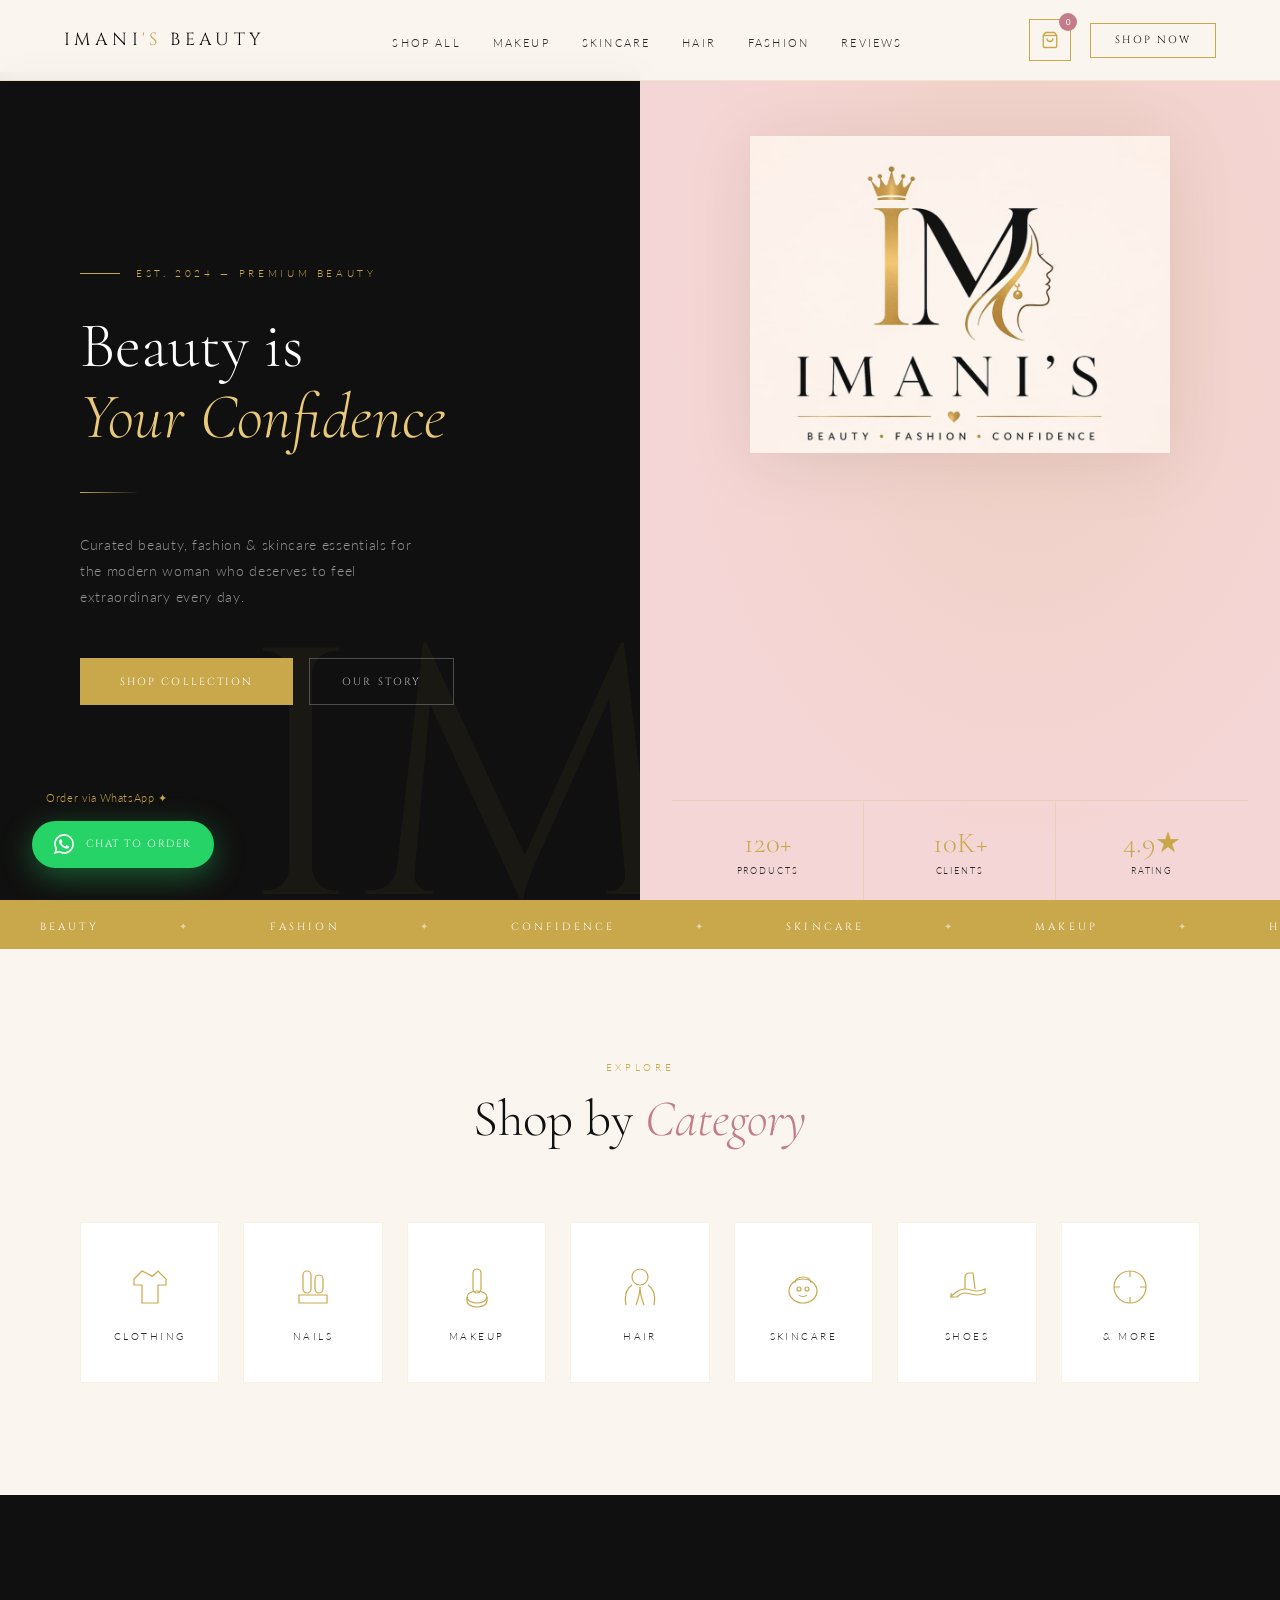
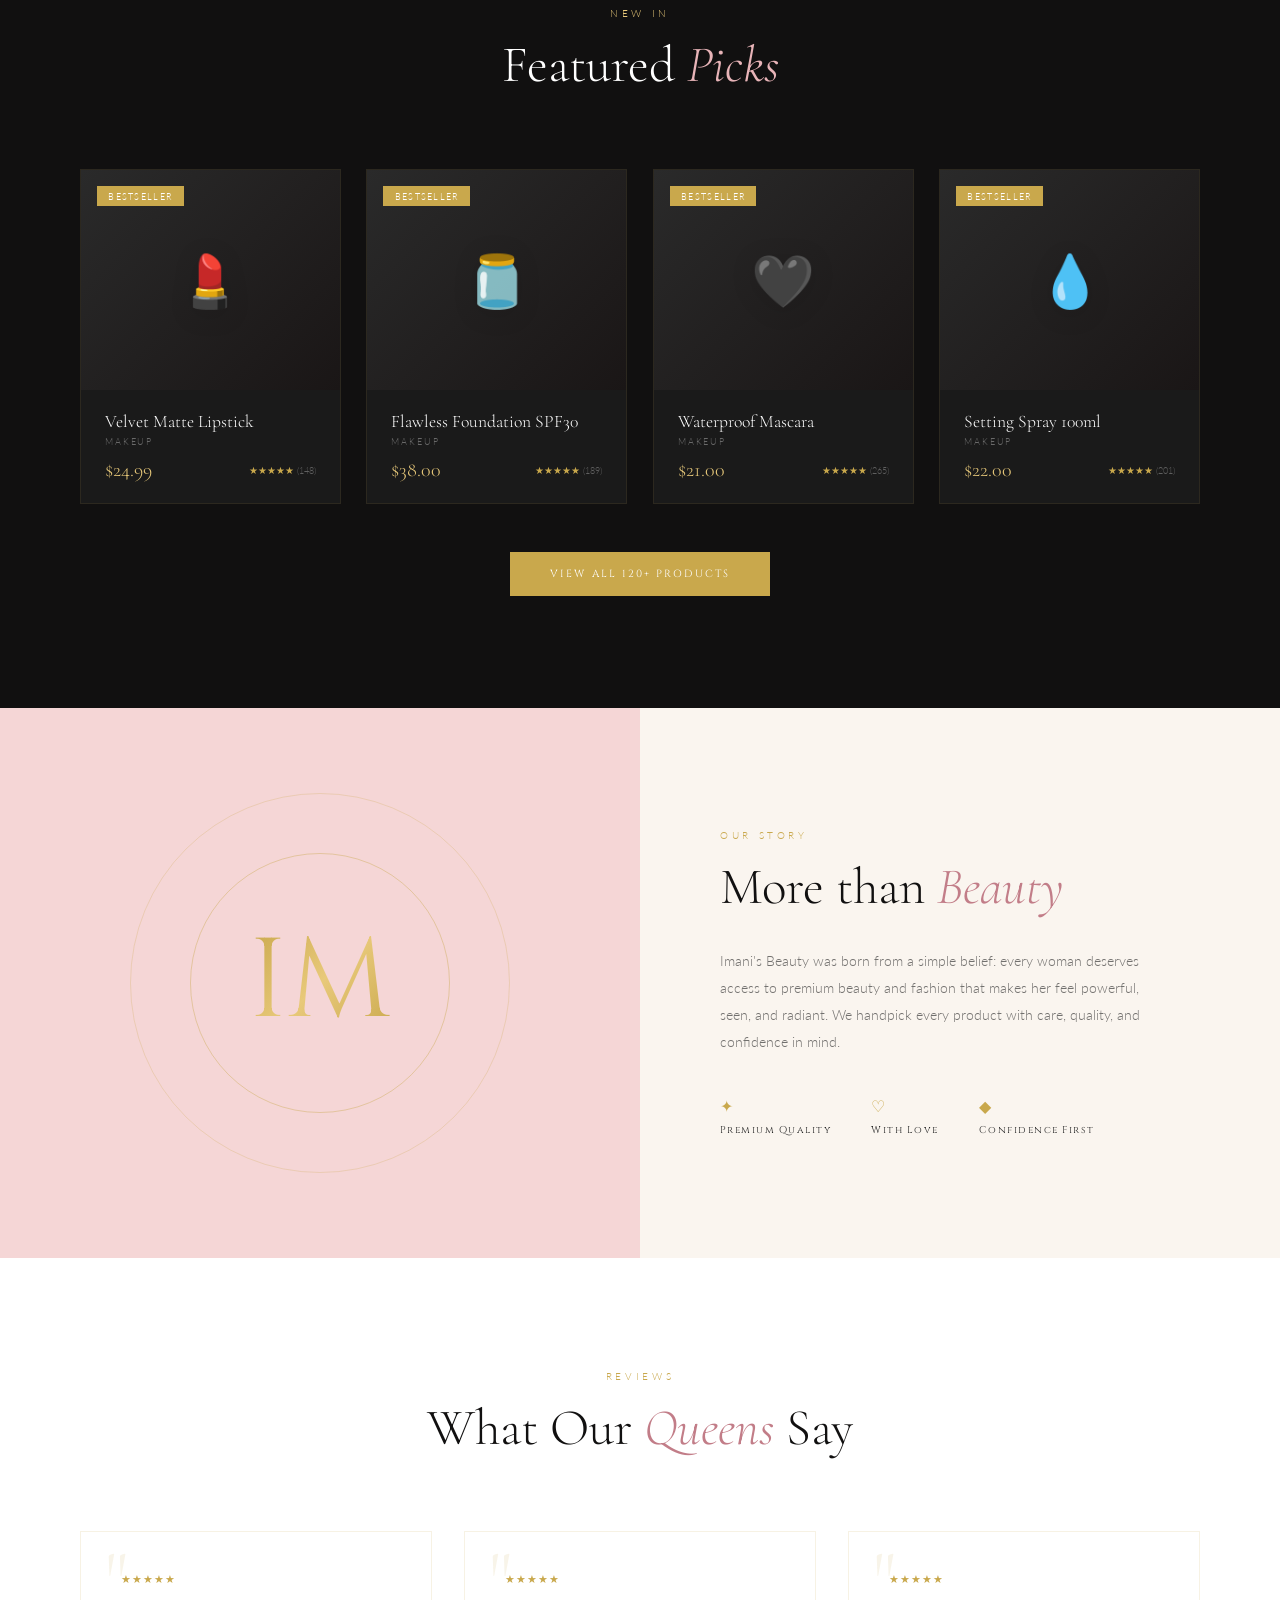
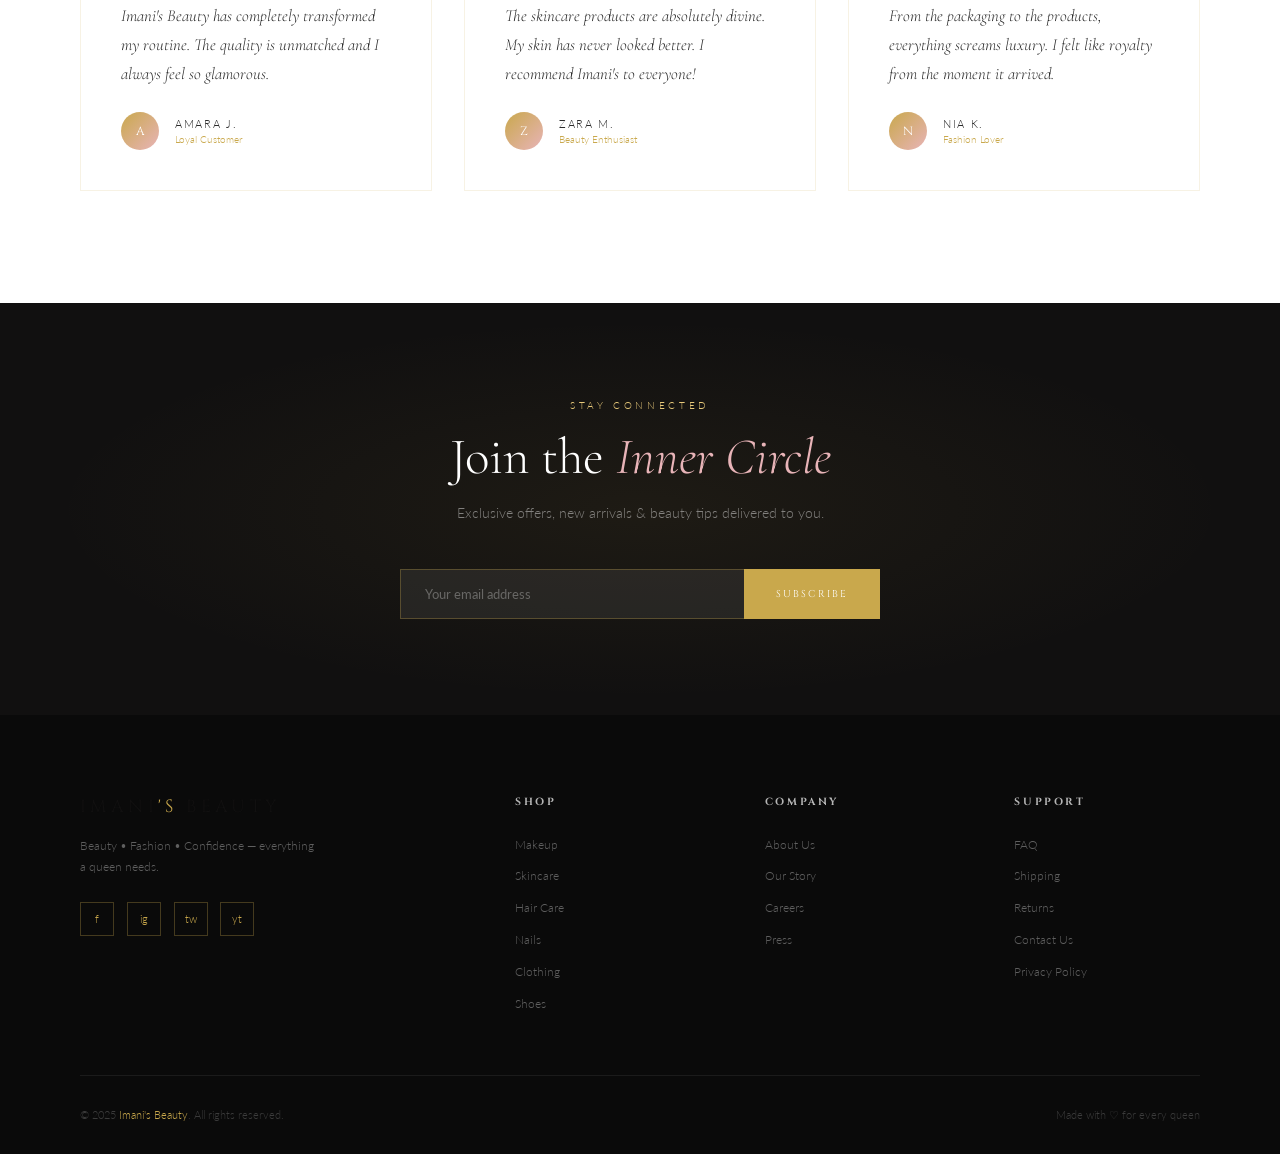
==== index.html @ 074bb706 "Update index.html" ====
<!DOCTYPE html>
<html lang="en">
<head>
<meta charset="UTF-8">
<meta name="viewport" content="width=device-width, initial-scale=1.0">
<title>Imani's Beauty – Beauty • Fashion • Confidence</title>
<link href="https://fonts.googleapis.com/css2?family=Cormorant+Garamond:ital,wght@0,300;0,400;0,600;1,300;1,400&family=Cinzel:wght@400;500&family=Lato:wght@300;400&display=swap" rel="stylesheet">
<style>
:root{--gold:#C9A84C;--gold-light:#E8C97A;--gold-pale:#F5E8C7;--blush:#F5D6D6;--blush-deep:#E8B4B8;--cream:#FAF5EF;--black:#111010;--charcoal:#2A2A2A;--rose:#C27D88;}
*{margin:0;padding:0;box-sizing:border-box;}
html{scroll-behavior:smooth;}
body{background:var(--cream);color:var(--charcoal);font-family:'Lato',sans-serif;font-weight:300;overflow-x:hidden;}

/* NAV */
nav{position:fixed;top:0;left:0;right:0;z-index:200;display:flex;align-items:center;justify-content:space-between;padding:1.2rem 4rem;background:rgba(250,245,239,0.96);backdrop-filter:blur(12px);border-bottom:1px solid rgba(201,168,76,0.2);}
.nav-logo{font-family:'Cinzel',serif;font-size:1.1rem;letter-spacing:0.25em;color:var(--black);cursor:pointer;}
.nav-logo span{color:var(--gold);}
.nav-links{display:flex;gap:2rem;list-style:none;}
.nav-links a{font-size:0.68rem;letter-spacing:0.2em;text-transform:uppercase;color:var(--charcoal);text-decoration:none;position:relative;padding-bottom:2px;transition:color 0.3s;cursor:pointer;}
.nav-links a::after{content:'';position:absolute;bottom:0;left:0;width:0;height:1px;background:var(--gold);transition:width 0.3s;}
.nav-links a:hover{color:var(--gold);}
.nav-links a:hover::after{width:100%;}
.nav-right{display:flex;align-items:center;gap:1.2rem;}
.cart-btn{position:relative;background:none;border:1px solid var(--gold);width:42px;height:42px;display:flex;align-items:center;justify-content:center;cursor:pointer;transition:all 0.3s;}
.cart-btn:hover{background:var(--gold);}
.cart-btn:hover svg{stroke:#fff;}
.cart-btn svg{width:18px;height:18px;stroke:var(--gold);fill:none;stroke-width:1.8;transition:stroke 0.3s;}
.cart-count{position:absolute;top:-7px;right:-7px;background:var(--rose);color:#fff;width:18px;height:18px;border-radius:50%;font-size:0.55rem;display:flex;align-items:center;justify-content:center;}
.nav-cta{font-family:'Cinzel',serif;font-size:0.65rem;letter-spacing:0.2em;text-transform:uppercase;color:var(--black);background:transparent;border:1px solid var(--gold);padding:0.6rem 1.5rem;cursor:pointer;transition:all 0.3s;}
.nav-cta:hover{background:var(--gold);color:#fff;}

/* PAGES */
.page{display:none;padding-top:72px;min-height:100vh;}
.page.active{display:block;}

/* HERO */
.hero{min-height:calc(100vh - 72px);display:grid;grid-template-columns:1fr 1fr;}
.hero-left{background:var(--black);display:flex;flex-direction:column;justify-content:center;align-items:flex-start;padding:6rem 5rem;position:relative;overflow:hidden;}
.hero-left::before{content:'IM';position:absolute;bottom:-4rem;right:-3rem;font-family:'Cinzel',serif;font-size:22rem;color:rgba(201,168,76,0.05);line-height:1;pointer-events:none;}
.hero-tag{font-size:0.65rem;letter-spacing:0.35em;text-transform:uppercase;color:var(--gold);margin-bottom:2rem;display:flex;align-items:center;gap:1rem;animation:fadeUp 0.8s ease both;}
.hero-tag::before{content:'';width:40px;height:1px;background:var(--gold);}
.hero-title{font-family:'Cormorant Garamond',serif;font-size:clamp(3rem,5vw,5rem);font-weight:300;line-height:1.1;color:#fff;animation:fadeUp 0.8s 0.15s ease both;}
.hero-title em{font-style:italic;color:var(--gold-light);display:block;}
.hero-divider{width:60px;height:1px;background:linear-gradient(90deg,var(--gold),transparent);margin:2.5rem 0;animation:fadeUp 0.8s 0.3s ease both;}
.hero-sub{font-size:0.85rem;line-height:1.9;color:rgba(255,255,255,0.55);max-width:340px;letter-spacing:0.05em;animation:fadeUp 0.8s 0.45s ease both;}
.hero-btns{display:flex;gap:1rem;margin-top:3rem;animation:fadeUp 0.8s 0.6s ease both;}
.btn-primary{background:var(--gold);color:#fff;border:none;padding:0.95rem 2.5rem;font-family:'Cinzel',serif;font-size:0.65rem;letter-spacing:0.2em;text-transform:uppercase;cursor:pointer;display:inline-block;transition:all 0.3s;}
.btn-primary:hover{background:var(--gold-light);color:var(--black);}
.btn-ghost{background:transparent;color:rgba(255,255,255,0.7);border:1px solid rgba(255,255,255,0.25);padding:0.95rem 2rem;font-family:'Cinzel',serif;font-size:0.65rem;letter-spacing:0.2em;text-transform:uppercase;cursor:pointer;display:inline-block;transition:all 0.3s;}
.btn-ghost:hover{border-color:var(--gold);color:var(--gold);}
.hero-right{background:var(--blush);display:flex;flex-direction:column;justify-content:flex-end;align-items:center;position:relative;overflow:hidden;}
.hero-right::before{content:'';position:absolute;inset:0;background:radial-gradient(ellipse at 60% 30%,rgba(201,168,76,0.15) 0%,transparent 65%);}
.hero-inner{width:100%;height:100%;display:flex;align-items:center;justify-content:center;flex-direction:column;gap:0;position:relative;z-index:1;padding:3rem 2rem 0;}
.hero-logo-img{width:85%;max-width:420px;object-fit:contain;animation:fadeDown 1s 0.2s ease both;filter:drop-shadow(0 8px 32px rgba(0,0,0,0.08));margin-top:1rem;}
.hero-stats{display:grid;grid-template-columns:repeat(3,1fr);width:100%;border-top:1px solid rgba(201,168,76,0.2);margin-top:auto;animation:fadeUp 1s 0.8s ease both;}
.stat{padding:1.5rem 1rem;text-align:center;border-right:1px solid rgba(201,168,76,0.2);}
.stat:last-child{border-right:none;}
.stat-num{font-family:'Cormorant Garamond',serif;font-size:1.8rem;font-weight:300;color:var(--gold);display:block;}
.stat-label{font-size:0.58rem;letter-spacing:0.2em;text-transform:uppercase;color:var(--charcoal);margin-top:0.3rem;display:block;}

/* MARQUEE */
.marquee-bar{background:var(--gold);padding:0.9rem 0;overflow:hidden;white-space:nowrap;}
.marquee-track{display:inline-block;animation:marquee 25s linear infinite;font-family:'Cinzel',serif;font-size:0.65rem;letter-spacing:0.3em;text-transform:uppercase;color:#fff;}
.marquee-track span{margin:0 2.5rem;}
.md{color:rgba(255,255,255,0.5);}

/* SECTIONS */
.sec{padding:7rem 5rem;}
.sec-hd{text-align:center;margin-bottom:4.5rem;}
.eyebrow{font-size:0.65rem;letter-spacing:0.35em;text-transform:uppercase;color:var(--gold);display:block;margin-bottom:1rem;}
.sec-title{font-family:'Cormorant Garamond',serif;font-size:clamp(2.2rem,4vw,3.2rem);font-weight:300;color:var(--black);line-height:1.2;}
.sec-title em{font-style:italic;color:var(--rose);}

/* CATEGORIES */
.cat-grid{display:grid;grid-template-columns:repeat(7,1fr);gap:1.5rem;}
.cat-card{display:flex;flex-direction:column;align-items:center;gap:1.2rem;padding:2.5rem 1rem;background:#fff;border:1px solid rgba(201,168,76,0.15);cursor:pointer;transition:all 0.35s;position:relative;overflow:hidden;}
.cat-card::after{content:'';position:absolute;bottom:0;left:0;right:0;height:2px;background:var(--gold);transform:scaleX(0);transition:transform 0.35s;}
.cat-card:hover{transform:translateY(-6px);box-shadow:0 20px 50px rgba(0,0,0,0.08);}
.cat-card:hover::after{transform:scaleX(1);}
.cat-icon{width:48px;height:48px;stroke:var(--gold);fill:none;stroke-width:1.2;}
.cat-name{font-size:0.62rem;letter-spacing:0.25em;text-transform:uppercase;color:var(--charcoal);}

/* PRODUCT CARD */
.pgrid{display:grid;grid-template-columns:repeat(3,1fr);gap:1.6rem;}
.pgrid-4{grid-template-columns:repeat(4,1fr);}
.pcard{background:#fff;cursor:pointer;transition:transform 0.3s,box-shadow 0.3s;position:relative;overflow:hidden;border:1px solid rgba(201,168,76,0.08);}
.pcard:hover{transform:translateY(-5px);box-shadow:0 25px 60px rgba(0,0,0,0.1);}
.pbadge{position:absolute;top:1rem;left:1rem;z-index:2;background:var(--gold);color:#fff;font-size:0.55rem;letter-spacing:0.15em;text-transform:uppercase;padding:0.3rem 0.7rem;}
.pbadge.sale{background:var(--rose);}
.pbadge.new{background:var(--black);}
/* colour-coded category backgrounds */
.pimg{height:220px;display:flex;align-items:center;justify-content:center;position:relative;overflow:hidden;}
.pimg.c-makeup{background:linear-gradient(135deg,#fce4ec,#f8bbd0);}
.pimg.c-skincare{background:linear-gradient(135deg,#e8f5e9,#c8e6c9);}
.pimg.c-hair{background:linear-gradient(135deg,#fff8e1,#ffecb3);}
.pimg.c-nails{background:linear-gradient(135deg,#fce4ec,#e1bee7);}
.pimg.c-clothing{background:linear-gradient(135deg,#e3f2fd,#bbdefb);}
.pimg.c-shoes{background:linear-gradient(135deg,#fafafa,#f5e8c7);}
.pimg-emoji{font-size:3.2rem;filter:drop-shadow(0 4px 12px rgba(0,0,0,0.12));transition:transform 0.3s;}
.pcard:hover .pimg-emoji{transform:scale(1.12);}
.poverlay{position:absolute;inset:0;background:rgba(201,168,76,0.9);display:flex;flex-direction:column;align-items:center;justify-content:center;gap:0.8rem;opacity:0;transition:opacity 0.3s;}
.pcard:hover .poverlay{opacity:1;}
.oadd{font-family:'Cinzel',serif;font-size:0.62rem;letter-spacing:0.2em;text-transform:uppercase;color:#fff;border:1px solid rgba(255,255,255,0.7);padding:0.7rem 1.8rem;background:transparent;cursor:pointer;transition:all 0.2s;}
.oadd:hover{background:#fff;color:var(--gold);}
.oview{font-size:0.65rem;color:rgba(255,255,255,0.8);text-decoration:underline;cursor:pointer;background:none;border:none;font-family:'Lato',sans-serif;letter-spacing:0.05em;}
.pinfo{padding:1.3rem 1.5rem;}
.pname{font-family:'Cormorant Garamond',serif;font-size:1.1rem;font-weight:300;color:var(--black);margin-bottom:0.25rem;}
.pcat{font-size:0.58rem;letter-spacing:0.2em;text-transform:uppercase;color:rgba(42,42,42,0.4);margin-bottom:0.7rem;}
.pfoot{display:flex;align-items:center;justify-content:space-between;}
.pprice{font-family:'Cormorant Garamond',serif;font-size:1.25rem;color:var(--gold);}
.pstars{font-size:0.62rem;color:var(--gold);}

/* SHOP PAGE */
.shop-hero{background:var(--black);padding:4rem 5rem 3rem;text-align:center;}
.shop-hero h1{font-family:'Cormorant Garamond',serif;font-size:3rem;font-weight:300;color:#fff;}
.shop-hero h1 em{font-style:italic;color:var(--gold-light);}
.shop-hero p{font-size:0.8rem;color:rgba(255,255,255,0.45);letter-spacing:0.1em;margin-top:0.8rem;}
.shop-layout{display:grid;grid-template-columns:270px 1fr;}
.sidebar{background:#fff;border-right:1px solid rgba(201,168,76,0.12);padding:2.5rem 2rem;position:sticky;top:72px;height:calc(100vh - 72px);overflow-y:auto;}
.sidebar h3{font-family:'Cinzel',serif;font-size:0.65rem;letter-spacing:0.25em;text-transform:uppercase;color:var(--charcoal);margin-bottom:1.2rem;padding-bottom:0.8rem;border-bottom:1px solid rgba(201,168,76,0.2);}
.fg{margin-bottom:2.5rem;}
.fl{font-size:0.62rem;letter-spacing:0.2em;text-transform:uppercase;color:rgba(42,42,42,0.5);margin-bottom:1rem;display:block;}
.flist{list-style:none;display:flex;flex-direction:column;gap:0.4rem;}
.fitem{display:flex;align-items:center;gap:0.7rem;cursor:pointer;padding:0.35rem 0;}
.fitem input{accent-color:var(--gold);width:14px;height:14px;cursor:pointer;}
.fitem label{font-size:0.75rem;color:var(--charcoal);cursor:pointer;flex:1;}
.fitem .fc{font-size:0.6rem;color:rgba(42,42,42,0.4);}
.price-slider{width:100%;accent-color:var(--gold);}
.price-disp{font-size:0.75rem;color:var(--gold);letter-spacing:0.05em;margin-top:0.5rem;}
.clear-btn{width:100%;padding:0.7rem;background:none;border:1px solid rgba(201,168,76,0.3);font-family:'Cinzel',serif;font-size:0.6rem;letter-spacing:0.15em;text-transform:uppercase;color:var(--gold);cursor:pointer;transition:all 0.3s;margin-top:0.5rem;}
.clear-btn:hover{background:var(--gold);color:#fff;}
.products-area{padding:2.5rem 3rem;background:var(--cream);}
.toolbar{display:flex;align-items:center;justify-content:space-between;margin-bottom:2rem;padding-bottom:1.5rem;border-bottom:1px solid rgba(201,168,76,0.15);}
.rcount{font-size:0.75rem;color:rgba(42,42,42,0.55);}
.rcount strong{color:var(--charcoal);font-weight:400;}
.sort-sel{background:#fff;border:1px solid rgba(201,168,76,0.25);color:var(--charcoal);padding:0.5rem 1rem;font-family:'Lato',sans-serif;font-size:0.72rem;cursor:pointer;outline:none;}
.no-res{text-align:center;padding:5rem 2rem;}
.no-res p{font-family:'Cormorant Garamond',serif;font-size:1.5rem;font-weight:300;color:rgba(42,42,42,0.4);}

/* PAGINATION */
.pagination{display:flex;align-items:center;justify-content:center;gap:0.5rem;margin-top:3rem;padding-top:2rem;border-top:1px solid rgba(201,168,76,0.15);}
.pg-btn{width:36px;height:36px;display:flex;align-items:center;justify-content:center;border:1px solid rgba(201,168,76,0.25);background:#fff;font-family:'Cinzel',serif;font-size:0.65rem;cursor:pointer;transition:all 0.2s;color:var(--charcoal);}
.pg-btn:hover,.pg-btn.active{background:var(--gold);color:#fff;border-color:var(--gold);}
.pg-btn.arrow{font-size:0.9rem;color:var(--gold);}

/* DETAIL PAGE */
.detail-wrap{padding:4rem 5rem;}
.breadcrumb{font-size:0.65rem;letter-spacing:0.15em;text-transform:uppercase;color:rgba(42,42,42,0.45);margin-bottom:3rem;display:flex;align-items:center;gap:0.8rem;}
.breadcrumb s{color:var(--gold);cursor:pointer;text-decoration:none;}
.breadcrumb s:hover{text-decoration:underline;}
.dgrid{display:grid;grid-template-columns:1fr 1fr;gap:6rem;align-items:start;}
.dimg{height:500px;display:flex;align-items:center;justify-content:center;position:relative;font-size:8rem;}
.dimg.c-makeup{background:linear-gradient(135deg,#fce4ec,#f8bbd0);}
.dimg.c-skincare{background:linear-gradient(135deg,#e8f5e9,#c8e6c9);}
.dimg.c-hair{background:linear-gradient(135deg,#fff8e1,#ffecb3);}
.dimg.c-nails{background:linear-gradient(135deg,#fce4ec,#e1bee7);}
.dimg.c-clothing{background:linear-gradient(135deg,#e3f2fd,#bbdefb);}
.dimg.c-shoes{background:linear-gradient(135deg,#fafafa,#f5e8c7);}
.dbadge{position:absolute;top:1.5rem;left:1.5rem;background:var(--gold);color:#fff;font-size:0.6rem;letter-spacing:0.15em;text-transform:uppercase;padding:0.4rem 0.9rem;}
.dbadge.sale{background:var(--rose);}
.dcat{font-size:0.62rem;letter-spacing:0.3em;text-transform:uppercase;color:var(--gold);margin-bottom:1rem;}
.dname{font-family:'Cormorant Garamond',serif;font-size:clamp(2rem,3.5vw,2.8rem);font-weight:300;color:var(--black);line-height:1.2;margin-bottom:1rem;}
.dstars{color:var(--gold);font-size:0.8rem;margin-bottom:1.5rem;display:flex;align-items:center;gap:0.5rem;}
.dstars span{font-size:0.7rem;color:rgba(42,42,42,0.5);}
.dprice{font-family:'Cormorant Garamond',serif;font-size:2.2rem;color:var(--gold);margin-bottom:2rem;}
.ddiv{height:1px;background:rgba(201,168,76,0.2);margin:1.5rem 0;}
.ddesc{font-size:0.85rem;line-height:2;color:rgba(42,42,42,0.65);margin-bottom:2rem;}
.qrow{display:flex;align-items:center;gap:1.5rem;margin-bottom:1.5rem;}
.qlbl{font-size:0.65rem;letter-spacing:0.2em;text-transform:uppercase;color:rgba(42,42,42,0.55);}
.qctrl{display:flex;align-items:center;border:1px solid rgba(201,168,76,0.3);}
.qbtn{width:38px;height:38px;background:none;border:none;font-size:1.1rem;color:var(--gold);cursor:pointer;transition:background 0.2s;}
.qbtn:hover{background:var(--gold-pale);}
.qnum{width:40px;text-align:center;font-family:'Cormorant Garamond',serif;font-size:1.1rem;color:var(--charcoal);}
.atc-btn{width:100%;padding:1.1rem;background:var(--black);color:#fff;border:none;font-family:'Cinzel',serif;font-size:0.7rem;letter-spacing:0.25em;text-transform:uppercase;cursor:pointer;transition:all 0.3s;margin-bottom:1rem;}
.atc-btn:hover{background:var(--gold);}
.wl-btn{width:100%;padding:1rem;background:transparent;color:var(--charcoal);border:1px solid rgba(201,168,76,0.3);font-family:'Cinzel',serif;font-size:0.65rem;letter-spacing:0.2em;text-transform:uppercase;cursor:pointer;transition:all 0.3s;}
.wl-btn:hover{border-color:var(--rose);color:var(--rose);}
.dfeats{margin-top:2rem;display:flex;flex-direction:column;gap:0.7rem;}
.dfeat{display:flex;align-items:center;gap:0.7rem;font-size:0.75rem;color:rgba(42,42,42,0.6);}
.dfeat::before{content:'✦';color:var(--gold);font-size:0.5rem;}

/* RELATED */
.related{padding:4rem 5rem;background:#fff;border-top:1px solid rgba(201,168,76,0.1);}
.related h3{font-family:'Cormorant Garamond',serif;font-size:1.8rem;font-weight:300;color:var(--black);margin-bottom:2rem;}

/* CART PAGE */
.cart-wrap{padding:4rem 5rem;}
.cart-wrap h1{font-family:'Cormorant Garamond',serif;font-size:2.5rem;font-weight:300;color:var(--black);margin-bottom:0.5rem;}
.cart-layout{display:grid;grid-template-columns:1fr 360px;gap:4rem;margin-top:3rem;align-items:start;}
.cart-list{display:flex;flex-direction:column;}
.ci{display:grid;grid-template-columns:100px 1fr auto;gap:2rem;align-items:center;padding:1.8rem 0;border-bottom:1px solid rgba(201,168,76,0.12);}
.ci-img{width:100px;height:100px;display:flex;align-items:center;justify-content:center;flex-shrink:0;font-size:2.5rem;border-radius:4px;}
.ci-img.c-makeup{background:linear-gradient(135deg,#fce4ec,#f8bbd0);}
.ci-img.c-skincare{background:linear-gradient(135deg,#e8f5e9,#c8e6c9);}
.ci-img.c-hair{background:linear-gradient(135deg,#fff8e1,#ffecb3);}
.ci-img.c-nails{background:linear-gradient(135deg,#fce4ec,#e1bee7);}
.ci-img.c-clothing{background:linear-gradient(135deg,#e3f2fd,#bbdefb);}
.ci-img.c-shoes{background:linear-gradient(135deg,#fafafa,#f5e8c7);}
.ci-name{font-family:'Cormorant Garamond',serif;font-size:1.2rem;font-weight:300;color:var(--black);margin-bottom:0.3rem;}
.ci-cat{font-size:0.6rem;letter-spacing:0.2em;text-transform:uppercase;color:rgba(42,42,42,0.4);margin-bottom:0.8rem;}
.ci-price{font-family:'Cormorant Garamond',serif;font-size:1.1rem;color:var(--gold);}
.ci-right{display:flex;flex-direction:column;align-items:flex-end;gap:1rem;}
.ci-total{font-family:'Cormorant Garamond',serif;font-size:1.3rem;color:var(--black);}
.rm-btn{background:none;border:none;font-size:0.65rem;letter-spacing:0.15em;text-transform:uppercase;color:rgba(42,42,42,0.35);cursor:pointer;transition:color 0.3s;}
.rm-btn:hover{color:var(--rose);}
.empty-cart{text-align:center;padding:6rem 2rem;}
.empty-cart p{font-family:'Cormorant Garamond',serif;font-size:1.6rem;font-weight:300;color:rgba(42,42,42,0.35);margin-bottom:2rem;}
.os{background:#fff;border:1px solid rgba(201,168,76,0.15);padding:2.5rem;position:sticky;top:90px;}
.os h3{font-family:'Cinzel',serif;font-size:0.7rem;letter-spacing:0.25em;text-transform:uppercase;color:var(--charcoal);margin-bottom:2rem;padding-bottom:1rem;border-bottom:1px solid rgba(201,168,76,0.15);}
.os-row{display:flex;justify-content:space-between;align-items:center;margin-bottom:1rem;}
.os-lbl{font-size:0.78rem;color:rgba(42,42,42,0.6);}
.os-val{font-size:0.85rem;color:var(--charcoal);}
.os-div{height:1px;background:rgba(201,168,76,0.15);margin:1.5rem 0;}
.os-total .os-lbl{font-family:'Cinzel',serif;font-size:0.7rem;letter-spacing:0.15em;text-transform:uppercase;}
.os-total .os-val{font-family:'Cormorant Garamond',serif;font-size:1.6rem;color:var(--gold);}
.co-btn{width:100%;padding:1.1rem;background:var(--gold);color:#fff;border:none;font-family:'Cinzel',serif;font-size:0.68rem;letter-spacing:0.25em;text-transform:uppercase;cursor:pointer;transition:all 0.3s;margin-top:2rem;}
.co-btn:hover{background:var(--black);}
.promo-row{display:flex;gap:0.5rem;margin-bottom:1.5rem;}
.promo-in{flex:1;background:var(--cream);border:1px solid rgba(201,168,76,0.25);padding:0.6rem 0.8rem;font-family:'Lato',sans-serif;font-size:0.72rem;outline:none;color:var(--charcoal);}
.promo-btn{background:none;border:1px solid var(--gold);color:var(--gold);padding:0.6rem 1rem;font-family:'Cinzel',serif;font-size:0.58rem;letter-spacing:0.1em;text-transform:uppercase;cursor:pointer;transition:all 0.3s;}
.promo-btn:hover{background:var(--gold);color:#fff;}

/* TESTIMONIALS */
.tgrid{display:grid;grid-template-columns:repeat(3,1fr);gap:2rem;margin-top:4rem;}
.tc{padding:2.5rem;border:1px solid rgba(201,168,76,0.15);position:relative;}
.tc::before{content:'"';font-family:'Cormorant Garamond',serif;font-size:5rem;color:rgba(201,168,76,0.12);position:absolute;top:0.5rem;left:1.5rem;line-height:1;}
.tc-txt{font-family:'Cormorant Garamond',serif;font-size:1.05rem;font-style:italic;line-height:1.7;color:var(--charcoal);margin-bottom:1.5rem;}
.tc-auth{display:flex;align-items:center;gap:1rem;}
.tc-av{width:38px;height:38px;border-radius:50%;background:linear-gradient(135deg,var(--gold),var(--blush-deep));display:flex;align-items:center;justify-content:center;font-family:'Cinzel',serif;font-size:0.75rem;color:#fff;}
.tc-name{font-size:0.7rem;letter-spacing:0.15em;text-transform:uppercase;color:var(--charcoal);}
.tc-role{font-size:0.65rem;color:var(--gold);margin-top:0.15rem;}
.stars{color:var(--gold);font-size:0.7rem;letter-spacing:0.1em;margin-bottom:1rem;}

/* NEWSLETTER */
.nl{background:var(--black);padding:6rem 5rem;text-align:center;position:relative;overflow:hidden;}
.nl::before{content:'';position:absolute;inset:0;background:radial-gradient(ellipse at center,rgba(201,168,76,0.07) 0%,transparent 65%);}
.nl .sec-title{color:#fff;}
.nl-sub{font-size:0.85rem;color:rgba(255,255,255,0.45);margin-top:1rem;}
.nl-form{display:flex;max-width:480px;margin:3rem auto 0;position:relative;z-index:1;}
.nl-in{flex:1;background:rgba(255,255,255,0.07);border:1px solid rgba(201,168,76,0.3);border-right:none;color:#fff;padding:1rem 1.5rem;font-family:'Lato',sans-serif;font-size:0.8rem;outline:none;}
.nl-in::placeholder{color:rgba(255,255,255,0.3);}
.nl-btn{background:var(--gold);color:#fff;border:none;padding:1rem 2rem;font-family:'Cinzel',serif;font-size:0.62rem;letter-spacing:0.2em;text-transform:uppercase;cursor:pointer;transition:background 0.3s;}
.nl-btn:hover{background:var(--gold-light);}

/* FOOTER */
footer{background:#0a0a0a;padding:5rem 5rem 2rem;}
.ft{display:grid;grid-template-columns:2fr 1fr 1fr 1fr;gap:4rem;padding-bottom:4rem;border-bottom:1px solid rgba(255,255,255,0.07);}
.fb .nav-logo{display:block;margin-bottom:1rem;}
.ftag{font-size:0.75rem;color:rgba(255,255,255,0.35);line-height:1.8;max-width:240px;margin-bottom:1.5rem;}
.soc{display:flex;gap:0.8rem;}
.sl{width:34px;height:34px;border:1px solid rgba(201,168,76,0.3);display:flex;align-items:center;justify-content:center;color:var(--gold);font-size:0.7rem;transition:all 0.3s;cursor:pointer;}
.sl:hover{background:var(--gold);color:#fff;border-color:var(--gold);}
.fc-col h4{font-family:'Cinzel',serif;font-size:0.65rem;letter-spacing:0.25em;color:rgba(255,255,255,0.7);text-transform:uppercase;margin-bottom:1.5rem;}
.fl2{list-style:none;display:flex;flex-direction:column;gap:0.8rem;}
.fl2 a{font-size:0.75rem;color:rgba(255,255,255,0.35);text-decoration:none;transition:color 0.3s;cursor:pointer;}
.fl2 a:hover{color:var(--gold);}
.fb2{display:flex;align-items:center;justify-content:space-between;padding-top:2rem;}
.fcopy{font-size:0.68rem;color:rgba(255,255,255,0.2);}
.fcopy span{color:var(--gold);}

/* TOAST */
.toast{position:fixed;bottom:2rem;right:2rem;z-index:500;background:var(--black);color:#fff;padding:1rem 1.8rem;display:flex;align-items:center;gap:1rem;transform:translateY(120%);opacity:0;transition:all 0.4s cubic-bezier(0.34,1.56,0.64,1);min-width:280px;border-left:3px solid var(--gold);}
.toast.show{transform:translateY(0);opacity:1;}
.ti{color:var(--gold);}
.tm{font-size:0.78rem;letter-spacing:0.05em;}

/* ANIMATIONS */
@keyframes fadeUp{from{opacity:0;transform:translateY(24px)}to{opacity:1;transform:translateY(0)}}
@keyframes fadeDown{from{opacity:0;transform:translateY(-24px)}to{opacity:1;transform:translateY(0)}}
@keyframes marquee{from{transform:translateX(0)}to{transform:translateX(-50%)}}
.rv{opacity:0;transform:translateY(28px);transition:opacity 0.7s ease,transform 0.7s ease;}
.rv.vis{opacity:1;transform:translateY(0);}
.d1{transition-delay:.1s}.d2{transition-delay:.2s}.d3{transition-delay:.3s}.d4{transition-delay:.4s}

/* WHATSAPP FLOAT BUTTON */
.wa-float{position:fixed;bottom:2rem;left:2rem;z-index:400;display:flex;flex-direction:column;align-items:flex-start;gap:0.6rem;}
.wa-bubble{background:#25D366;color:#fff;border:none;border-radius:50px;padding:0.85rem 1.4rem;display:flex;align-items:center;gap:0.7rem;cursor:pointer;box-shadow:0 8px 30px rgba(37,211,102,0.4);font-family:'Cinzel',serif;font-size:0.65rem;letter-spacing:0.15em;text-transform:uppercase;transition:all 0.3s;text-decoration:none;}
.wa-bubble:hover{background:#20b858;transform:translateY(-3px);box-shadow:0 12px 40px rgba(37,211,102,0.5);}
.wa-bubble svg{width:20px;height:20px;fill:#fff;flex-shrink:0;}
.wa-label{background:var(--black);color:var(--gold);font-family:'Lato',sans-serif;font-size:0.68rem;letter-spacing:0.05em;padding:0.4rem 0.9rem;border-radius:4px;white-space:nowrap;animation:waPulse 2s ease-in-out infinite;}
@keyframes waPulse{0%,100%{opacity:1}50%{opacity:0.6}}

/* WHATSAPP ORDER MODAL */
.wa-modal-bg{position:fixed;inset:0;background:rgba(0,0,0,0.6);z-index:600;display:flex;align-items:center;justify-content:center;opacity:0;pointer-events:none;transition:opacity 0.3s;padding:1rem;}
.wa-modal-bg.open{opacity:1;pointer-events:all;}
.wa-modal{background:#fff;max-width:520px;width:100%;border-top:4px solid #25D366;position:relative;animation:fadeUp 0.4s ease both;}
.wa-modal-head{background:var(--black);padding:2rem;display:flex;align-items:center;gap:1rem;}
.wa-modal-head svg{width:32px;height:32px;fill:#25D366;flex-shrink:0;}
.wa-modal-title{font-family:'Cinzel',serif;font-size:0.9rem;letter-spacing:0.2em;color:#fff;}
.wa-modal-sub{font-size:0.7rem;color:rgba(255,255,255,0.45);margin-top:0.2rem;}
.wa-modal-body{padding:2rem;}
.wa-field{margin-bottom:1.2rem;}
.wa-field label{font-size:0.65rem;letter-spacing:0.2em;text-transform:uppercase;color:rgba(42,42,42,0.55);display:block;margin-bottom:0.5rem;}
.wa-field input,.wa-field textarea{width:100%;background:var(--cream);border:1px solid rgba(201,168,76,0.25);padding:0.8rem 1rem;font-family:'Lato',sans-serif;font-size:0.82rem;color:var(--charcoal);outline:none;resize:none;transition:border-color 0.3s;}
.wa-field input:focus,.wa-field textarea:focus{border-color:var(--gold);}
.wa-order-preview{background:var(--cream);border:1px solid rgba(201,168,76,0.2);padding:1.2rem;margin-bottom:1.5rem;max-height:180px;overflow-y:auto;}
.wa-order-preview h4{font-family:'Cinzel',serif;font-size:0.62rem;letter-spacing:0.2em;text-transform:uppercase;color:var(--gold);margin-bottom:0.8rem;}
.wa-item-row{display:flex;justify-content:space-between;font-size:0.78rem;color:var(--charcoal);padding:0.3rem 0;border-bottom:1px solid rgba(201,168,76,0.1);}
.wa-item-row:last-child{border-bottom:none;}
.wa-total-row{display:flex;justify-content:space-between;font-family:'Cormorant Garamond',serif;font-size:1.1rem;color:var(--gold);margin-top:0.8rem;padding-top:0.8rem;border-top:1px solid rgba(201,168,76,0.25);}
.wa-send-btn{width:100%;padding:1rem;background:#25D366;color:#fff;border:none;font-family:'Cinzel',serif;font-size:0.7rem;letter-spacing:0.25em;text-transform:uppercase;cursor:pointer;transition:all 0.3s;display:flex;align-items:center;justify-content:center;gap:0.8rem;}
.wa-send-btn:hover{background:#20b858;}
.wa-send-btn svg{width:18px;height:18px;fill:#fff;}
.wa-close{position:absolute;top:1rem;right:1rem;background:none;border:none;color:rgba(255,255,255,0.5);font-size:1.3rem;cursor:pointer;line-height:1;padding:0.3rem 0.5rem;}
.wa-close:hover{color:#fff;}
.wa-note{font-size:0.7rem;color:rgba(42,42,42,0.45);text-align:center;margin-top:1rem;line-height:1.6;}

/* CHECKOUT CTA in cart */
.wa-checkout-btn{width:100%;padding:1.1rem;background:#25D366;color:#fff;border:none;font-family:'Cinzel',serif;font-size:0.68rem;letter-spacing:0.25em;text-transform:uppercase;cursor:pointer;transition:all 0.3s;margin-top:1rem;display:flex;align-items:center;justify-content:center;gap:0.7rem;}
.wa-checkout-btn:hover{background:#20b858;}
.wa-checkout-btn svg{width:16px;height:16px;fill:#fff;}

/* WHATSAPP FLOAT BUTTON */
.wa-float{position:fixed;bottom:2rem;left:2rem;z-index:400;display:flex;flex-direction:column;align-items:flex-start;gap:0.6rem;}
.wa-bubble{background:#25D366;color:#fff;border:none;border-radius:50px;padding:0.85rem 1.4rem;display:flex;align-items:center;gap:0.7rem;cursor:pointer;box-shadow:0 8px 30px rgba(37,211,102,0.4);font-family:'Cinzel',serif;font-size:0.65rem;letter-spacing:0.15em;text-transform:uppercase;transition:all 0.3s;}
.wa-bubble:hover{background:#20b858;transform:translateY(-3px);box-shadow:0 12px 40px rgba(37,211,102,0.5);}
.wa-bubble svg{width:20px;height:20px;fill:#fff;flex-shrink:0;}
.wa-label{background:var(--black);color:var(--gold);font-family:'Lato',sans-serif;font-size:0.68rem;letter-spacing:0.05em;padding:0.4rem 0.9rem;border-radius:4px;white-space:nowrap;animation:waPulse 2s ease-in-out infinite;}
@keyframes waPulse{0%,100%{opacity:1}50%{opacity:0.6}}
.wa-modal-bg{position:fixed;inset:0;background:rgba(0,0,0,0.65);z-index:600;display:flex;align-items:center;justify-content:center;opacity:0;pointer-events:none;transition:opacity 0.3s;padding:1rem;}
.wa-modal-bg.open{opacity:1;pointer-events:all;}
.wa-modal{background:#fff;max-width:520px;width:100%;border-top:4px solid #25D366;position:relative;animation:fadeUp 0.4s ease both;max-height:90vh;overflow-y:auto;}
.wa-modal-head{background:var(--black);padding:2rem;display:flex;align-items:center;gap:1rem;position:sticky;top:0;z-index:1;}
.wa-modal-head svg{width:32px;height:32px;fill:#25D366;flex-shrink:0;}
.wa-modal-title{font-family:'Cinzel',serif;font-size:0.9rem;letter-spacing:0.2em;color:#fff;}
.wa-modal-sub{font-size:0.7rem;color:rgba(255,255,255,0.45);margin-top:0.2rem;}
.wa-modal-body{padding:2rem;}
.wa-field{margin-bottom:1.2rem;}
.wa-field label{font-size:0.65rem;letter-spacing:0.2em;text-transform:uppercase;color:rgba(42,42,42,0.55);display:block;margin-bottom:0.5rem;}
.wa-field input,.wa-field textarea{width:100%;background:var(--cream);border:1px solid rgba(201,168,76,0.25);padding:0.8rem 1rem;font-family:'Lato',sans-serif;font-size:0.82rem;color:var(--charcoal);outline:none;resize:none;transition:border-color 0.3s;}
.wa-field input:focus,.wa-field textarea:focus{border-color:var(--gold);}
.wa-order-preview{background:var(--cream);border:1px solid rgba(201,168,76,0.2);padding:1.2rem;margin-bottom:1.5rem;max-height:160px;overflow-y:auto;}
.wa-order-preview h4{font-family:'Cinzel',serif;font-size:0.62rem;letter-spacing:0.2em;text-transform:uppercase;color:var(--gold);margin-bottom:0.8rem;}
.wa-item-row{display:flex;justify-content:space-between;font-size:0.78rem;color:var(--charcoal);padding:0.3rem 0;border-bottom:1px solid rgba(201,168,76,0.1);}
.wa-item-row:last-child{border-bottom:none;}
.wa-total-row{display:flex;justify-content:space-between;font-family:'Cormorant Garamond',serif;font-size:1.1rem;color:var(--gold);margin-top:0.8rem;padding-top:0.8rem;border-top:1px solid rgba(201,168,76,0.25);}
.wa-send-btn{width:100%;padding:1rem;background:#25D366;color:#fff;border:none;font-family:'Cinzel',serif;font-size:0.7rem;letter-spacing:0.25em;text-transform:uppercase;cursor:pointer;transition:all 0.3s;display:flex;align-items:center;justify-content:center;gap:0.8rem;}
.wa-send-btn:hover{background:#20b858;}
.wa-send-btn svg{width:18px;height:18px;fill:#fff;}
.wa-close{position:absolute;top:1rem;right:1rem;background:none;border:none;color:rgba(255,255,255,0.6);font-size:1.4rem;cursor:pointer;line-height:1;padding:0.3rem 0.5rem;z-index:2;}
.wa-close:hover{color:#fff;}
.wa-note{font-size:0.7rem;color:rgba(42,42,42,0.45);text-align:center;margin-top:1rem;line-height:1.6;}
.wa-checkout-btn{width:100%;padding:1.05rem;background:#25D366;color:#fff;border:none;font-family:'Cinzel',serif;font-size:0.67rem;letter-spacing:0.22em;text-transform:uppercase;cursor:pointer;transition:all 0.3s;margin-top:0.8rem;display:flex;align-items:center;justify-content:center;gap:0.7rem;}
.wa-checkout-btn:hover{background:#20b858;}
.wa-checkout-btn svg{width:16px;height:16px;fill:#fff;}

/* MOBILE HAMBURGER MENU */
.mob-menu-btn{display:none;flex-direction:column;justify-content:space-between;width:26px;height:18px;background:none;border:none;cursor:pointer;padding:0;flex-shrink:0;}
.mob-menu-btn span{display:block;width:100%;height:2px;background:var(--charcoal);border-radius:2px;transition:all 0.3s;}
.mob-menu-btn.open span:nth-child(1){transform:translateY(8px) rotate(45deg);}
.mob-menu-btn.open span:nth-child(2){opacity:0;}
.mob-menu-btn.open span:nth-child(3){transform:translateY(-8px) rotate(-45deg);}
.mob-menu{position:fixed;inset:0;background:var(--black);z-index:190;transform:translateX(100%);transition:transform 0.4s cubic-bezier(0.77,0,0.175,1);display:flex;flex-direction:column;padding-top:72px;}
.mob-menu.open{transform:translateX(0);}
.mob-menu-inner{padding:2.5rem 2rem;display:flex;flex-direction:column;height:100%;overflow-y:auto;}
.mob-brand{font-family:'Cinzel',serif;font-size:1.1rem;letter-spacing:0.25em;color:#fff;margin-bottom:2.5rem;padding-bottom:1.5rem;border-bottom:1px solid rgba(201,168,76,0.2);}
.mob-brand span{color:var(--gold);}
.mob-nav{display:flex;flex-direction:column;gap:0;}
.mob-nav a{font-family:'Cormorant Garamond',serif;font-size:1.8rem;font-weight:300;color:rgba(255,255,255,0.75);padding:0.9rem 0;border-bottom:1px solid rgba(255,255,255,0.06);cursor:pointer;transition:color 0.2s;display:flex;align-items:center;justify-content:space-between;}
.mob-nav a::after{content:'→';font-size:1rem;color:var(--gold);opacity:0;transition:opacity 0.2s,transform 0.2s;transform:translateX(-5px);}
.mob-nav a:hover{color:#fff;}
.mob-nav a:hover::after{opacity:1;transform:translateX(0);}
.mob-shop-btn{margin-top:auto;padding:1.1rem;background:var(--gold);color:#fff;border:none;font-family:'Cinzel',serif;font-size:0.7rem;letter-spacing:0.25em;text-transform:uppercase;cursor:pointer;transition:background 0.3s;margin-top:2.5rem;}
.mob-shop-btn:hover{background:var(--gold-light);}

/* ═══════════════════════════════
   RESPONSIVE — TABLET & MOBILE
   ═══════════════════════════════ */

/* ── Tablet (≤1100px) ── */
@media(max-width:1100px){
  nav{padding:1rem 2rem;}
  .shop-layout{grid-template-columns:1fr;}
  .sidebar{position:static;height:auto;display:grid;grid-template-columns:repeat(2,1fr);gap:1.5rem;padding:1.5rem;}
  .sidebar h3{grid-column:1/-1;}
  .fg{min-width:0;}
  .pgrid{grid-template-columns:repeat(2,1fr);}
  .pgrid-4{grid-template-columns:repeat(2,1fr);}
  .dgrid{grid-template-columns:1fr;gap:3rem;}
  .cart-layout{grid-template-columns:1fr;}
  .tgrid{grid-template-columns:repeat(2,1fr);}
  .ft{grid-template-columns:1fr 1fr;gap:3rem;}
  .hero-left{padding:5rem 3rem;}
  .sec{padding:5rem 3rem;}
  .habout-grid{grid-template-columns:1fr!important;}
}

/* ── Mobile (≤768px) ── */
@media(max-width:768px){

  /* NAV */
  nav{padding:1rem 1.2rem;gap:0.5rem;}
  .nav-links{display:none;}
  .mob-menu-btn{display:flex;}
  .nav-cta{display:none;}
  .nav-logo{font-size:0.9rem;letter-spacing:0.15em;}
  .nav-cta{padding:0.5rem 0.9rem;font-size:0.58rem;letter-spacing:0.12em;}
  .cart-btn{width:38px;height:38px;}

  /* HERO */
  .hero{grid-template-columns:1fr;min-height:auto;}
  .hero-left{padding:5rem 1.5rem 3rem;min-height:60vh;}
  .hero-left::before{font-size:12rem;}
  .hero-title{font-size:clamp(2.2rem,8vw,3.5rem);}
  .hero-divider{margin:1.5rem 0;}
  .hero-sub{font-size:0.8rem;max-width:100%;}
  .hero-btns{flex-direction:column;gap:0.8rem;margin-top:2rem;}
  .btn-primary,.btn-ghost{text-align:center;padding:0.9rem 1.5rem;font-size:0.62rem;}
  .hero-right{min-height:60vw;}
  .hero-inner{padding:2rem 1.2rem 0;}
  .hero-logo-img{width:80%;max-width:280px;}
  .hero-stats{margin-top:auto;}
  .stat{padding:1rem 0.5rem;}
  .stat-num{font-size:1.4rem;}
  .stat-label{font-size:0.5rem;}
  .crown-svg{width:40px;}

  /* MARQUEE */
  .marquee-bar{padding:0.7rem 0;}
  .marquee-track{font-size:0.58rem;letter-spacing:0.2em;}

  /* SECTIONS */
  .sec{padding:4rem 1.2rem;}
  .sec-hd{margin-bottom:2.5rem;}
  .sec-title{font-size:clamp(1.8rem,6vw,2.5rem);}
  .eyebrow{font-size:0.58rem;letter-spacing:0.25em;}

  /* CATEGORIES */
  .cat-grid{grid-template-columns:repeat(4,1fr);gap:0.8rem;}
  .cat-card{padding:1.2rem 0.5rem;gap:0.6rem;}
  .cat-icon{width:32px;height:32px;}
  .cat-name{font-size:0.52rem;letter-spacing:0.12em;}

  /* PRODUCT GRID */
  .pgrid{grid-template-columns:repeat(2,1fr);gap:0.9rem;}
  .pgrid-4{grid-template-columns:repeat(2,1fr);gap:0.9rem;}
  .pimg{height:160px;}
  .pimg-emoji{font-size:2.4rem;}
  .pinfo{padding:0.9rem 1rem;}
  .pname{font-size:0.9rem;}
  .pcat{font-size:0.5rem;margin-bottom:0.4rem;}
  .pprice{font-size:1rem;}
  .pstars{font-size:0.55rem;}
  .pbadge{font-size:0.45rem;padding:0.2rem 0.5rem;top:0.6rem;left:0.6rem;}
  .oadd{font-size:0.55rem;padding:0.55rem 1rem;letter-spacing:0.1em;}
  .oview{font-size:0.58rem;}

  /* SHOP PAGE */
  .shop-hero{padding:3rem 1.2rem 2rem;}
  .shop-hero h1{font-size:2rem;}
  .shop-hero p{font-size:0.72rem;}
  .sidebar{grid-template-columns:1fr;padding:1.2rem;gap:1rem;}
  .sidebar h3{font-size:0.6rem;margin-bottom:0.8rem;padding-bottom:0.6rem;}
  .products-area{padding:1.5rem 1.2rem;}
  .toolbar{flex-direction:column;align-items:flex-start;gap:0.8rem;margin-bottom:1.2rem;padding-bottom:1rem;}
  .rcount{font-size:0.7rem;}
  .sort-sel{width:100%;padding:0.6rem 0.8rem;font-size:0.72rem;}
  .fitem label{font-size:0.7rem;}
  .price-disp{font-size:0.7rem;}
  .clear-btn{font-size:0.58rem;padding:0.6rem;}
  .fl{font-size:0.58rem;}

  /* PAGINATION */
  .pg-btn{width:32px;height:32px;font-size:0.6rem;}

  /* DETAIL PAGE */
  .detail-wrap{padding:2rem 1.2rem;}
  .breadcrumb{font-size:0.58rem;gap:0.5rem;margin-bottom:1.5rem;}
  .dgrid{grid-template-columns:1fr;gap:1.5rem;}
  .dimg{height:260px;font-size:5rem;}
  .dcat{font-size:0.55rem;margin-bottom:0.6rem;}
  .dname{font-size:clamp(1.6rem,5vw,2.2rem);margin-bottom:0.6rem;}
  .dstars{font-size:0.7rem;margin-bottom:1rem;}
  .dprice{font-size:1.8rem;margin-bottom:1.2rem;}
  .ddesc{font-size:0.8rem;margin-bottom:1.2rem;}
  .qrow{gap:1rem;margin-bottom:1rem;}
  .qlbl{font-size:0.6rem;}
  .qbtn{width:34px;height:34px;}
  .qnum{width:36px;font-size:1rem;}
  .atc-btn{padding:0.9rem;font-size:0.62rem;letter-spacing:0.15em;}
  .wl-btn{padding:0.85rem;font-size:0.58rem;letter-spacing:0.12em;}
  .dfeats{margin-top:1.2rem;gap:0.5rem;}
  .dfeat{font-size:0.7rem;}
  .related{padding:2rem 1.2rem;}
  .related h3{font-size:1.4rem;margin-bottom:1.2rem;}

  /* CART PAGE */
  .cart-wrap{padding:2rem 1.2rem;}
  .cart-wrap h1{font-size:1.8rem;}
  .cart-layout{grid-template-columns:1fr;gap:2rem;margin-top:1.5rem;}
  .ci{grid-template-columns:80px 1fr auto;gap:1rem;padding:1.2rem 0;}
  .ci-img{width:80px;height:80px;font-size:2rem;}
  .ci-name{font-size:1rem;}
  .ci-cat{font-size:0.55rem;margin-bottom:0.5rem;}
  .ci-price{font-size:0.9rem;}
  .ci-total{font-size:1.1rem;}
  .rm-btn{font-size:0.6rem;}
  .qbtn{width:30px;height:30px;}
  .os{padding:1.5rem;}
  .os h3{font-size:0.62rem;margin-bottom:1.2rem;padding-bottom:0.8rem;}
  .os-lbl{font-size:0.72rem;}
  .os-val{font-size:0.8rem;}
  .os-total .os-val{font-size:1.3rem;}
  .co-btn{padding:0.9rem;font-size:0.62rem;letter-spacing:0.15em;}
  .promo-in{font-size:0.7rem;padding:0.55rem 0.7rem;}
  .promo-btn{font-size:0.55rem;padding:0.55rem 0.7rem;}
  .wa-checkout-btn{padding:0.9rem;font-size:0.6rem;letter-spacing:0.12em;}

  /* ABOUT SECTION */
  #habout{grid-template-columns:1fr!important;}
  #habout>div:first-child{min-height:220px;padding:3rem;}
  #habout>div:first-child>div:nth-child(1),
  #habout>div:first-child>div:nth-child(2){width:180px!important;height:180px!important;}
  #habout>div:last-child{padding:3rem 1.5rem;}

  /* TESTIMONIALS */
  .tgrid{grid-template-columns:1fr;gap:1.2rem;}
  .tc{padding:1.5rem;}
  .tc-txt{font-size:0.95rem;}
  .tc-name{font-size:0.65rem;}

  /* NEWSLETTER */
  .nl{padding:4rem 1.2rem;}
  .nl-form{flex-direction:column;gap:0;}
  .nl-in{border-right:1px solid rgba(201,168,76,0.3);border-bottom:none;}
  .nl-btn{padding:0.9rem;font-size:0.62rem;}
  .nl-sub{font-size:0.78rem;}

  /* FOOTER */
  footer{padding:3rem 1.2rem 1.5rem;}
  .ft{grid-template-columns:1fr;gap:2rem;padding-bottom:2rem;}
  .fb .nav-logo{font-size:0.95rem;}
  .ftag{font-size:0.7rem;max-width:100%;}
  .fc-col h4{font-size:0.6rem;margin-bottom:1rem;}
  .fl2 a{font-size:0.7rem;}
  .fb2{flex-direction:column;align-items:flex-start;gap:0.5rem;padding-top:1.5rem;}
  .fcopy{font-size:0.62rem;}

  /* WHATSAPP FLOAT */
  .wa-float{bottom:1.2rem;left:1rem;gap:0.4rem;}
  .wa-label{font-size:0.6rem;padding:0.3rem 0.7rem;}
  .wa-bubble{padding:0.75rem 1.1rem;font-size:0.6rem;letter-spacing:0.1em;gap:0.5rem;}
  .wa-bubble svg{width:18px;height:18px;}

  /* WHATSAPP MODAL */
  .wa-modal{max-height:95vh;}
  .wa-modal-head{padding:1.2rem 1.5rem;gap:0.8rem;}
  .wa-modal-head svg{width:26px;height:26px;}
  .wa-modal-title{font-size:0.78rem;letter-spacing:0.15em;}
  .wa-modal-sub{font-size:0.62rem;}
  .wa-modal-body{padding:1.2rem 1.5rem;}
  .wa-field{margin-bottom:0.9rem;}
  .wa-field label{font-size:0.58rem;margin-bottom:0.35rem;}
  .wa-field input,.wa-field textarea{padding:0.65rem 0.8rem;font-size:0.78rem;}
  .wa-order-preview{padding:0.9rem;margin-bottom:1rem;}
  .wa-order-preview h4{font-size:0.58rem;margin-bottom:0.6rem;}
  .wa-item-row{font-size:0.72rem;}
  .wa-total-row{font-size:1rem;}
  .wa-send-btn{padding:0.9rem;font-size:0.62rem;letter-spacing:0.15em;gap:0.6rem;}
  .wa-send-btn svg{width:16px;height:16px;}
  .wa-note{font-size:0.65rem;}
  .wa-close{top:0.8rem;right:0.8rem;font-size:1.2rem;}

  /* TOAST */
  .toast{bottom:1rem;right:1rem;left:1rem;min-width:auto;padding:0.8rem 1.2rem;}
  .tm{font-size:0.72rem;}
}

/* ── Small mobile (≤400px) ── */
@media(max-width:400px){
  .cat-grid{grid-template-columns:repeat(3,1fr);gap:0.6rem;}
  .pgrid,.pgrid-4{grid-template-columns:repeat(2,1fr);gap:0.7rem;}
  .pimg{height:140px;}
  .pimg-emoji{font-size:2rem;}
  .hero-btns{gap:0.6rem;}
  .hero-left{padding:4.5rem 1.2rem 2.5rem;}
  .ci{grid-template-columns:70px 1fr auto;gap:0.8rem;}
  .ci-img{width:70px;height:70px;font-size:1.8rem;}
}
</style>
</head>
<body>

<!-- NAV -->
<nav>
  <div class="nav-logo" onclick="goPage('home')">IMANI<span>'S</span> BEAUTY</div>
  <ul class="nav-links">
    <li><a onclick="goPage('shop')">Shop All</a></li>
    <li><a onclick="catGo('Makeup')">Makeup</a></li>
    <li><a onclick="catGo('Skincare')">Skincare</a></li>
    <li><a onclick="catGo('Hair')">Hair</a></li>
    <li><a onclick="catGo('Clothing')">Fashion</a></li>
    <li><a onclick="goPage('home');toReviews()">Reviews</a></li>
  </ul>
  <div class="nav-right">
    <button class="cart-btn" onclick="goPage('cart')">
      <svg viewBox="0 0 24 24"><path d="M6 2L3 6v14a2 2 0 002 2h14a2 2 0 002-2V6l-3-4z"/><line x1="3" y1="6" x2="21" y2="6"/><path d="M16 10a4 4 0 01-8 0"/></svg>
      <span class="cart-count" id="cartCount">0</span>
    </button>
    <span class="nav-cta" onclick="goPage('shop')">Shop Now</span>
    <button class="mob-menu-btn" onclick="toggleMobMenu()" id="mobMenuBtn" aria-label="Menu">
      <span></span><span></span><span></span>
    </button>
  </div>
</nav>

<!-- MOBILE MENU -->
<div class="mob-menu" id="mobMenu">
  <div class="mob-menu-inner">
    <div class="mob-brand">IMANI<span>'S</span> BEAUTY</div>
    <nav class="mob-nav">
      <a onclick="goPage('shop');closeMobMenu()">Shop All</a>
      <a onclick="catGo('Makeup');closeMobMenu()">Makeup</a>
      <a onclick="catGo('Skincare');closeMobMenu()">Skincare</a>
      <a onclick="catGo('Hair');closeMobMenu()">Hair</a>
      <a onclick="catGo('Clothing');closeMobMenu()">Fashion</a>
      <a onclick="catGo('Nails');closeMobMenu()">Nails</a>
      <a onclick="catGo('Shoes');closeMobMenu()">Shoes</a>
      <a onclick="goPage('home');toReviews();closeMobMenu()">Reviews</a>
    </nav>
    <button class="mob-shop-btn" onclick="goPage('shop');closeMobMenu()">Shop Now ✦</button>
  </div>
</div>

<!-- WHATSAPP FLOAT -->
<div class="wa-float">
  <div class="wa-label">Order via WhatsApp ✦</div>
  <button class="wa-bubble" onclick="openWaModal()">
    <svg viewBox="0 0 24 24"><path d="M17.472 14.382c-.297-.149-1.758-.867-2.03-.967-.273-.099-.471-.148-.67.15-.197.297-.767.966-.94 1.164-.173.199-.347.223-.644.075-.297-.15-1.255-.463-2.39-1.475-.883-.788-1.48-1.761-1.653-2.059-.173-.297-.018-.458.13-.606.134-.133.298-.347.446-.52.149-.174.198-.298.298-.497.099-.198.05-.371-.025-.52-.075-.149-.669-1.612-.916-2.207-.242-.579-.487-.5-.669-.51-.173-.008-.371-.01-.57-.01-.198 0-.52.074-.792.372-.272.297-1.04 1.016-1.04 2.479 0 1.462 1.065 2.875 1.213 3.074.149.198 2.096 3.2 5.077 4.487.709.306 1.262.489 1.694.625.712.227 1.36.195 1.871.118.571-.085 1.758-.719 2.006-1.413.248-.694.248-1.289.173-1.413-.074-.124-.272-.198-.57-.347m-5.421 7.403h-.004a9.87 9.87 0 01-5.031-1.378l-.361-.214-3.741.982.998-3.648-.235-.374a9.86 9.86 0 01-1.51-5.26c.001-5.45 4.436-9.884 9.888-9.884 2.64 0 5.122 1.03 6.988 2.898a9.825 9.825 0 012.893 6.994c-.003 5.45-4.437 9.884-9.885 9.884m8.413-18.297A11.815 11.815 0 0012.05 0C5.495 0 .16 5.335.157 11.892c0 2.096.547 4.142 1.588 5.945L.057 24l6.305-1.654a11.882 11.882 0 005.683 1.448h.005c6.554 0 11.89-5.335 11.893-11.893a11.821 11.821 0 00-3.48-8.413Z"/></svg>
    Chat to Order
  </button>
</div>

<!-- WHATSAPP MODAL -->
<div class="wa-modal-bg" id="waModalBg" onclick="handleWaBgClick(event)">
  <div class="wa-modal">
    <div class="wa-modal-head">
      <svg viewBox="0 0 24 24"><path d="M17.472 14.382c-.297-.149-1.758-.867-2.03-.967-.273-.099-.471-.148-.67.15-.197.297-.767.966-.94 1.164-.173.199-.347.223-.644.075-.297-.15-1.255-.463-2.39-1.475-.883-.788-1.48-1.761-1.653-2.059-.173-.297-.018-.458.13-.606.134-.133.298-.347.446-.52.149-.174.198-.298.298-.497.099-.198.05-.371-.025-.52-.075-.149-.669-1.612-.916-2.207-.242-.579-.487-.5-.669-.51-.173-.008-.371-.01-.57-.01-.198 0-.52.074-.792.372-.272.297-1.04 1.016-1.04 2.479 0 1.462 1.065 2.875 1.213 3.074.149.198 2.096 3.2 5.077 4.487.709.306 1.262.489 1.694.625.712.227 1.36.195 1.871.118.571-.085 1.758-.719 2.006-1.413.248-.694.248-1.289.173-1.413-.074-.124-.272-.198-.57-.347m-5.421 7.403h-.004a9.87 9.87 0 01-5.031-1.378l-.361-.214-3.741.982.998-3.648-.235-.374a9.86 9.86 0 01-1.51-5.26c.001-5.45 4.436-9.884 9.888-9.884 2.64 0 5.122 1.03 6.988 2.898a9.825 9.825 0 012.893 6.994c-.003 5.45-4.437 9.884-9.885 9.884m8.413-18.297A11.815 11.815 0 0012.05 0C5.495 0 .16 5.335.157 11.892c0 2.096.547 4.142 1.588 5.945L.057 24l6.305-1.654a11.882 11.882 0 005.683 1.448h.005c6.554 0 11.89-5.335 11.893-11.893a11.821 11.821 0 00-3.48-8.413Z"/></svg>
      <div>
        <div class="wa-modal-title">Order via WhatsApp</div>
        <div class="wa-modal-sub">We'll confirm your order & arrange delivery</div>
      </div>
      <button class="wa-close" onclick="closeWaModal()">✕</button>
    </div>
    <div class="wa-modal-body">
      <div class="wa-order-preview">
        <h4>Your Order Summary</h4>
        <div id="waItemsList"><p style="font-size:0.78rem;color:rgba(42,42,42,0.4)">Add products to your cart first, then come back here to order!</p></div>
        <div class="wa-total-row" id="waTotalRow" style="display:none"><span>Total</span><span id="waTotal"></span></div>
      </div>
      <div class="wa-field">
        <label>Your Name *</label>
        <input type="text" id="waName" placeholder="e.g. Amara Johnson">
      </div>
      <div class="wa-field">
        <label>Phone / WhatsApp Number *</label>
        <input type="tel" id="waPhone" placeholder="e.g. +1 234 567 8900">
      </div>
      <div class="wa-field">
        <label>Delivery Address *</label>
        <textarea id="waAddress" rows="2" placeholder="Street, City, Postal Code"></textarea>
      </div>
      <div class="wa-field">
        <label>Special Requests (optional)</label>
        <textarea id="waNotes" rows="2" placeholder="e.g. colour preference, gift wrapping, size…"></textarea>
      </div>
      <button class="wa-send-btn" onclick="sendWhatsApp()">
        <svg viewBox="0 0 24 24"><path d="M17.472 14.382c-.297-.149-1.758-.867-2.03-.967-.273-.099-.471-.148-.67.15-.197.297-.767.966-.94 1.164-.173.199-.347.223-.644.075-.297-.15-1.255-.463-2.39-1.475-.883-.788-1.48-1.761-1.653-2.059-.173-.297-.018-.458.13-.606.134-.133.298-.347.446-.52.149-.174.198-.298.298-.497.099-.198.05-.371-.025-.52-.075-.149-.669-1.612-.916-2.207-.242-.579-.487-.5-.669-.51-.173-.008-.371-.01-.57-.01-.198 0-.52.074-.792.372-.272.297-1.04 1.016-1.04 2.479 0 1.462 1.065 2.875 1.213 3.074.149.198 2.096 3.2 5.077 4.487.709.306 1.262.489 1.694.625.712.227 1.36.195 1.871.118.571-.085 1.758-.719 2.006-1.413.248-.694.248-1.289.173-1.413-.074-.124-.272-.198-.57-.347m-5.421 7.403h-.004a9.87 9.87 0 01-5.031-1.378l-.361-.214-3.741.982.998-3.648-.235-.374a9.86 9.86 0 01-1.51-5.26c.001-5.45 4.436-9.884 9.888-9.884 2.64 0 5.122 1.03 6.988 2.898a9.825 9.825 0 012.893 6.994c-.003 5.45-4.437 9.884-9.885 9.884m8.413-18.297A11.815 11.815 0 0012.05 0C5.495 0 .16 5.335.157 11.892c0 2.096.547 4.142 1.588 5.945L.057 24l6.305-1.654a11.882 11.882 0 005.683 1.448h.005c6.554 0 11.89-5.335 11.893-11.893a11.821 11.821 0 00-3.48-8.413Z"/></svg>
        Send Order on WhatsApp
      </button>
      <p class="wa-note">Tapping the button opens WhatsApp with your full order pre-written. We reply within 1–2 hours to confirm & arrange payment. 💛</p>
    </div>
  </div>
</div>

<div class="toast" id="toast"><span class="ti">✦</span><span class="tm" id="toastMsg"></span></div>

<!-- ════════ HOME ════════ -->
<div id="pg-home" class="page active">
  <section class="hero">
    <div class="hero-left">
      <div class="hero-tag">Est. 2024 — Premium Beauty</div>
      <h1 class="hero-title">Beauty is<br><em>Your Confidence</em></h1>
      <div class="hero-divider"></div>
      <p class="hero-sub">Curated beauty, fashion & skincare essentials for the modern woman who deserves to feel extraordinary every day.</p>
      <div class="hero-btns">
        <button class="btn-primary" onclick="goPage('shop')">Shop Collection</button>
        <button class="btn-ghost" onclick="document.getElementById('habout').scrollIntoView({behavior:'smooth'})">Our Story</button>
      </div>
    </div>
    <div class="hero-right">
      <div class="hero-inner">
        <img src="[data-uri]" alt="Imani's Beauty Logo" class="hero-logo-img">
        <div class="hero-stats">
          <div class="stat"><span class="stat-num">120+</span><span class="stat-label">Products</span></div>
          <div class="stat"><span class="stat-num">10K+</span><span class="stat-label">Clients</span></div>
          <div class="stat"><span class="stat-num">4.9★</span><span class="stat-label">Rating</span></div>
        </div>
      </div>
    </div>
  </section>

  <div class="marquee-bar"><div class="marquee-track">
    <span>Beauty</span><span class="md">✦</span><span>Fashion</span><span class="md">✦</span><span>Confidence</span><span class="md">✦</span><span>Skincare</span><span class="md">✦</span><span>Makeup</span><span class="md">✦</span><span>Hair Care</span><span class="md">✦</span><span>Nails</span><span class="md">✦</span><span>Shoes</span><span class="md">✦</span><span>Clothing</span><span class="md">✦</span>
    <span>Beauty</span><span class="md">✦</span><span>Fashion</span><span class="md">✦</span><span>Confidence</span><span class="md">✦</span><span>Skincare</span><span class="md">✦</span><span>Makeup</span><span class="md">✦</span><span>Hair Care</span><span class="md">✦</span><span>Nails</span><span class="md">✦</span><span>Shoes</span><span class="md">✦</span><span>Clothing</span><span class="md">✦</span>
  </div></div>

  <section class="sec">
    <div class="sec-hd rv"><span class="eyebrow">Explore</span><h2 class="sec-title">Shop by <em>Category</em></h2></div>
    <div class="cat-grid">
      <div class="cat-card rv d1" onclick="catGo('Clothing')"><svg class="cat-icon" viewBox="0 0 48 48"><path d="M16 8L8 16v6h8v18h16V22h8v-6L32 8l-4 4c-1.1 1.1-2.9 1.1-4 0L16 8z"/></svg><span class="cat-name">Clothing</span></div>
      <div class="cat-card rv d2" onclick="catGo('Nails')"><svg class="cat-icon" viewBox="0 0 48 48"><rect x="14" y="8" width="8" height="22" rx="4"/><rect x="26" y="12" width="8" height="18" rx="4"/><path d="M10 32h28v8H10z"/></svg><span class="cat-name">Nails</span></div>
      <div class="cat-card rv d3" onclick="catGo('Makeup')"><svg class="cat-icon" viewBox="0 0 48 48"><rect x="20" y="6" width="8" height="24" rx="4"/><ellipse cx="24" cy="34" rx="10" ry="6"/><path d="M14 34v4a10 6 0 0020 0v-4"/></svg><span class="cat-name">Makeup</span></div>
      <div class="cat-card rv d4" onclick="catGo('Hair')"><svg class="cat-icon" viewBox="0 0 48 48"><circle cx="24" cy="14" r="8"/><path d="M16 22c-6 4-8 12-6 20M32 22c6 4 8 12 6 20M20 42c2-6 4-10 4-18M28 42c-2-6-4-10-4-18"/></svg><span class="cat-name">Hair</span></div>
      <div class="cat-card rv" onclick="catGo('Skincare')"><svg class="cat-icon" viewBox="0 0 48 48"><ellipse cx="24" cy="28" rx="14" ry="12"/><path d="M16 20c0-8 16-8 16 0"/><circle cx="20" cy="26" r="2"/><circle cx="28" cy="26" r="2"/><path d="M20 32c1.5 2 6.5 2 8 0"/></svg><span class="cat-name">Skincare</span></div>
      <div class="cat-card rv d1" onclick="catGo('Shoes')"><svg class="cat-icon" viewBox="0 0 48 48"><path d="M8 34c0 0 6-8 14-8 4 0 8 2 12 2s8-2 8-2v4c0 0-4 2-8 2s-8-2-12-2c-4 0-8 4-8 4H8v-4z"/><path d="M22 26V14c0-2 2-4 4-4h4l2 16"/></svg><span class="cat-name">Shoes</span></div>
      <div class="cat-card rv d2" onclick="goPage('shop')"><svg class="cat-icon" viewBox="0 0 48 48"><path d="M24 8c-8.8 0-16 7.2-16 16s7.2 16 16 16 16-7.2 16-16S32.8 8 24 8z"/><path d="M24 8v6M24 34v6M8 24h6M34 24h6"/></svg><span class="cat-name">& More</span></div>
    </div>
  </section>

  <!-- Featured -->
  <section style="background:var(--black);padding:7rem 5rem">
    <div class="sec-hd rv"><span class="eyebrow" style="color:var(--gold-light)">New In</span><h2 class="sec-title" style="color:#fff">Featured <em style="color:var(--blush-deep)">Picks</em></h2></div>
    <div class="pgrid pgrid-4" style="margin-top:3rem" id="homeGrid"></div>
    <div style="text-align:center;margin-top:3rem"><button class="btn-primary" onclick="goPage('shop')">View All 120+ Products</button></div>
  </section>

  <!-- About -->
  <section id="habout" style="display:grid;grid-template-columns:1fr 1fr;min-height:550px">
    <div style="background:var(--blush);display:flex;align-items:center;justify-content:center;position:relative;overflow:hidden;padding:5rem">
      <div style="position:absolute;width:380px;height:380px;border:1px solid rgba(201,168,76,0.25);border-radius:50%;top:50%;left:50%;transform:translate(-50%,-50%)"></div>
      <div style="position:absolute;width:260px;height:260px;border:1px solid rgba(201,168,76,0.4);border-radius:50%;top:50%;left:50%;transform:translate(-50%,-50%)"></div>
      <div style="font-family:'Cinzel',serif;font-size:7rem;font-weight:400;background:linear-gradient(135deg,var(--gold),var(--gold-light),var(--gold));-webkit-background-clip:text;-webkit-text-fill-color:transparent;background-clip:text;position:relative;z-index:1;line-height:1">IM</div>
    </div>
    <div style="padding:6rem 5rem;display:flex;flex-direction:column;justify-content:center">
      <span class="eyebrow rv" style="text-align:left">Our Story</span>
      <h2 class="sec-title rv" style="text-align:left">More than <em>Beauty</em></h2>
      <p class="rv" style="font-size:0.85rem;line-height:2;color:rgba(42,42,42,0.65);margin-top:1.8rem;max-width:420px">Imani's Beauty was born from a simple belief: every woman deserves access to premium beauty and fashion that makes her feel powerful, seen, and radiant. We handpick every product with care, quality, and confidence in mind.</p>
      <div class="rv" style="display:flex;gap:2.5rem;margin-top:2.5rem">
        <div><span style="color:var(--gold)">✦</span><div style="font-family:'Cinzel',serif;font-size:0.62rem;letter-spacing:0.15em;color:var(--charcoal);margin-top:0.4rem">Premium Quality</div></div>
        <div><span style="color:var(--gold)">♡</span><div style="font-family:'Cinzel',serif;font-size:0.62rem;letter-spacing:0.15em;color:var(--charcoal);margin-top:0.4rem">With Love</div></div>
        <div><span style="color:var(--gold)">◆</span><div style="font-family:'Cinzel',serif;font-size:0.62rem;letter-spacing:0.15em;color:var(--charcoal);margin-top:0.4rem">Confidence First</div></div>
      </div>
    </div>
  </section>

  <!-- Testimonials -->
  <section class="sec" style="background:#fff" id="rev-anchor">
    <div class="sec-hd rv"><span class="eyebrow">Reviews</span><h2 class="sec-title">What Our <em>Queens</em> Say</h2></div>
    <div class="tgrid">
      <div class="tc rv d1"><div class="stars">★★★★★</div><p class="tc-txt">Imani's Beauty has completely transformed my routine. The quality is unmatched and I always feel so glamorous.</p><div class="tc-auth"><div class="tc-av">A</div><div><div class="tc-name">Amara J.</div><div class="tc-role">Loyal Customer</div></div></div></div>
      <div class="tc rv d2"><div class="stars">★★★★★</div><p class="tc-txt">The skincare products are absolutely divine. My skin has never looked better. I recommend Imani's to everyone!</p><div class="tc-auth"><div class="tc-av">Z</div><div><div class="tc-name">Zara M.</div><div class="tc-role">Beauty Enthusiast</div></div></div></div>
      <div class="tc rv d3"><div class="stars">★★★★★</div><p class="tc-txt">From the packaging to the products, everything screams luxury. I felt like royalty from the moment it arrived.</p><div class="tc-auth"><div class="tc-av">N</div><div><div class="tc-name">Nia K.</div><div class="tc-role">Fashion Lover</div></div></div></div>
    </div>
  </section>

  <section class="nl">
    <div style="position:relative;z-index:1"><span class="eyebrow" style="color:var(--gold-light)">Stay Connected</span><h2 class="sec-title">Join the <em style="color:var(--blush-deep)">Inner Circle</em></h2><p class="nl-sub">Exclusive offers, new arrivals & beauty tips delivered to you.</p></div>
    <div class="nl-form"><input type="email" class="nl-in" placeholder="Your email address" id="nlIn"><button class="nl-btn" onclick="doNl()">Subscribe</button></div>
  </section>

  <footer>
    <div class="ft">
      <div class="fb"><span class="nav-logo" onclick="goPage('home')">IMANI<span style="color:var(--gold)">'S</span> BEAUTY</span><p class="ftag">Beauty • Fashion • Confidence — everything a queen needs.</p><div class="soc"><div class="sl">f</div><div class="sl">ig</div><div class="sl">tw</div><div class="sl">yt</div></div></div>
      <div class="fc-col"><h4>Shop</h4><ul class="fl2"><li><a onclick="catGo('Makeup')">Makeup</a></li><li><a onclick="catGo('Skincare')">Skincare</a></li><li><a onclick="catGo('Hair')">Hair Care</a></li><li><a onclick="catGo('Nails')">Nails</a></li><li><a onclick="catGo('Clothing')">Clothing</a></li><li><a onclick="catGo('Shoes')">Shoes</a></li></ul></div>
      <div class="fc-col"><h4>Company</h4><ul class="fl2"><li><a>About Us</a></li><li><a>Our Story</a></li><li><a>Careers</a></li><li><a>Press</a></li></ul></div>
      <div class="fc-col"><h4>Support</h4><ul class="fl2"><li><a>FAQ</a></li><li><a>Shipping</a></li><li><a>Returns</a></li><li><a>Contact Us</a></li><li><a>Privacy Policy</a></li></ul></div>
    </div>
    <div class="fb2"><p class="fcopy">© 2025 <span>Imani's Beauty</span>. All rights reserved.</p><p class="fcopy">Made with ♡ for every queen</p></div>
  </footer>
</div>

<!-- ════════ SHOP ════════ -->
<div id="pg-shop" class="page">
  <div class="shop-hero"><span class="eyebrow" style="color:var(--gold-light)">Our Collection</span><h1>Shop <em>All Products</em></h1><p>120+ premium essentials across 6 categories</p></div>
  <div class="shop-layout">
    <aside class="sidebar">
      <h3>Filter & Refine</h3>
      <div class="fg"><span class="fl">Category</span><ul class="flist" id="catFilters"></ul></div>
      <div class="fg"><span class="fl">Price Range</span><input type="range" class="price-slider" id="priceSlider" min="0" max="200" value="200" oninput="onPrice(this.value)"><div class="price-disp" id="pDisp">Up to $200.00</div></div>
      <div class="fg"><span class="fl">Rating</span><ul class="flist"><li class="fitem"><input type="checkbox" id="r5" onchange="renderShop()"><label for="r5">★★★★★ 5 stars</label></li><li class="fitem"><input type="checkbox" id="r4" onchange="renderShop()"><label for="r4">★★★★☆ 4+ stars</label></li></ul></div>
      <div class="fg"><span class="fl">Badge</span><ul class="flist"><li class="fitem"><input type="checkbox" id="fNew" onchange="renderShop()"><label for="fNew">New Arrivals</label></li><li class="fitem"><input type="checkbox" id="fSale" onchange="renderShop()"><label for="fSale">On Sale</label></li><li class="fitem"><input type="checkbox" id="fBest" onchange="renderShop()"><label for="fBest">Bestsellers</label></li></ul></div>
      <button class="clear-btn" onclick="clearF()">Clear All Filters</button>
    </aside>
    <div class="products-area">
      <div class="toolbar"><span class="rcount" id="rcount"></span><select class="sort-sel" id="sortSel" onchange="renderShop()"><option value="default">Sort: Featured</option><option value="price-asc">Price: Low to High</option><option value="price-desc">Price: High to Low</option><option value="rating">Top Rated</option><option value="newest">Newest</option></select></div>
      <div class="pgrid" id="shopGrid"></div>
      <div class="no-res" id="noRes" style="display:none"><p>No products found. Try adjusting filters.</p></div>
      <div class="pagination" id="pgBar"></div>
    </div>
  </div>
</div>

<!-- ════════ DETAIL ════════ -->
<div id="pg-detail" class="page">
  <div class="detail-wrap">
    <div class="breadcrumb"><s onclick="goPage('home')">Home</s> / <s onclick="goPage('shop')">Shop</s> / <span id="dcrumb">Product</span></div>
    <div class="dgrid">
      <div><div class="dimg" id="dimg"><span id="demoji" style="filter:drop-shadow(0 8px 24px rgba(0,0,0,0.15))"></span><div class="dbadge" id="dbadge"></div></div></div>
      <div>
        <div class="dcat" id="dcat"></div>
        <h1 class="dname" id="dname"></h1>
        <div class="dstars" id="dstars"></div>
        <div class="dprice" id="dprice"></div>
        <div class="ddiv"></div>
        <p class="ddesc" id="ddesc"></p>
        <div class="qrow"><span class="qlbl">Quantity</span><div class="qctrl"><button class="qbtn" onclick="dq(-1)">−</button><span class="qnum" id="qnum">1</span><button class="qbtn" onclick="dq(1)">+</button></div></div>
        <button class="atc-btn" onclick="addCurrent()">Add to Cart</button>
        <button class="wl-btn">♡ Add to Wishlist</button>
        <div class="dfeats"><div class="dfeat">Free delivery on orders over $50</div><div class="dfeat">Premium quality, handpicked</div><div class="dfeat">Easy 30-day returns</div><div class="dfeat">Authentic & cruelty-free</div></div>
      </div>
    </div>
  </div>
  <div class="related"><h3>You May Also <em style="font-style:italic;color:var(--rose)">Love</em></h3><div class="pgrid pgrid-4" id="relGrid"></div></div>
</div>

<!-- ════════ CART ════════ -->
<div id="pg-cart" class="page">
  <div class="cart-wrap">
    <span class="eyebrow">Your Selection</span>
    <h1>Shopping Cart</h1>
    <div class="cart-layout">
      <div><div class="cart-list" id="cartList"></div><div class="empty-cart" id="emptyCart" style="display:none"><p>Your cart is empty</p><button class="btn-primary" onclick="goPage('shop')">Browse Products</button></div></div>
      <div class="os">
        <h3>Order Summary</h3>
        <div class="os-row"><span class="os-lbl">Subtotal</span><span class="os-val" id="oSub">$0.00</span></div>
        <div class="os-row"><span class="os-lbl">Shipping</span><span class="os-val" id="oShip">—</span></div>
        <div class="os-row"><span class="os-lbl">Discount</span><span class="os-val" id="oDisc">—</span></div>
        <div class="os-div"></div>
        <div class="os-row os-total"><span class="os-lbl">Total</span><span class="os-val" id="oTotal">$0.00</span></div>
        <div class="promo-row"><input class="promo-in" placeholder="Promo code (try IMANI10)" id="promoIn"><button class="promo-btn" onclick="applyPromo()">Apply</button></div>
        <button class="co-btn" onclick="checkout()">Proceed to Checkout</button>
        <button class="wa-checkout-btn" onclick="openWaModal()">
          <svg viewBox="0 0 24 24"><path d="M17.472 14.382c-.297-.149-1.758-.867-2.03-.967-.273-.099-.471-.148-.67.15-.197.297-.767.966-.94 1.164-.173.199-.347.223-.644.075-.297-.15-1.255-.463-2.39-1.475-.883-.788-1.48-1.761-1.653-2.059-.173-.297-.018-.458.13-.606.134-.133.298-.347.446-.52.149-.174.198-.298.298-.497.099-.198.05-.371-.025-.52-.075-.149-.669-1.612-.916-2.207-.242-.579-.487-.5-.669-.51-.173-.008-.371-.01-.57-.01-.198 0-.52.074-.792.372-.272.297-1.04 1.016-1.04 2.479 0 1.462 1.065 2.875 1.213 3.074.149.198 2.096 3.2 5.077 4.487.709.306 1.262.489 1.694.625.712.227 1.36.195 1.871.118.571-.085 1.758-.719 2.006-1.413.248-.694.248-1.289.173-1.413-.074-.124-.272-.198-.57-.347m-5.421 7.403h-.004a9.87 9.87 0 01-5.031-1.378l-.361-.214-3.741.982.998-3.648-.235-.374a9.86 9.86 0 01-1.51-5.26c.001-5.45 4.436-9.884 9.888-9.884 2.64 0 5.122 1.03 6.988 2.898a9.825 9.825 0 012.893 6.994c-.003 5.45-4.437 9.884-9.885 9.884m8.413-18.297A11.815 11.815 0 0012.05 0C5.495 0 .16 5.335.157 11.892c0 2.096.547 4.142 1.588 5.945L.057 24l6.305-1.654a11.882 11.882 0 005.683 1.448h.005c6.554 0 11.89-5.335 11.893-11.893a11.821 11.821 0 00-3.48-8.413Z"/></svg>
          Order via WhatsApp
        </button>
      </div>
    </div>
  </div>
</div>

<script>
// ════════════════════════════════
// PRODUCT DATA — 20+ per category
// ════════════════════════════════
const products = [
  // ── MAKEUP (22 items) ──
  {id:101,name:'Velvet Matte Lipstick',cat:'Makeup',price:24.99,rating:5,reviews:148,badge:'Bestseller',newest:false,emoji:'💄',desc:'A richly pigmented matte lipstick with long-lasting wear and a velvety finish. Stays comfortable all day. Available in 12 stunning shades perfect for every skin tone.'},
  {id:102,name:'Golden Hour Eyeshadow Palette',cat:'Makeup',price:45.00,rating:5,reviews:212,badge:'New',newest:true,emoji:'🎨',desc:'18 stunning warm-toned shades in mattes, shimmers, and duochromes. Buttery smooth formula with intense pigmentation that blends effortlessly for any look.'},
  {id:103,name:'Flawless Foundation SPF30',cat:'Makeup',price:38.00,rating:5,reviews:189,badge:'Bestseller',newest:false,emoji:'🫙',desc:'Medium-to-full buildable coverage foundation with SPF30 sun protection. Suits all skin tones including deep and melanin-rich complexions. 40 shades available.'},
  {id:104,name:'Glossy Lip Oil',cat:'Makeup',price:18.99,rating:4,reviews:97,badge:'New',newest:true,emoji:'✨',desc:'Nourishing lip oil that delivers brilliant gloss and deep hydration. Infused with vitamin E and jojoba oil for plump, juicy lips that shine all day.'},
  {id:105,name:'Waterproof Mascara',cat:'Makeup',price:21.00,rating:5,reviews:265,badge:'Bestseller',newest:false,emoji:'🖤',desc:'Volumising and lengthening waterproof mascara that holds a curl for 24 hours. No smudging, no flaking — just bold, dramatic lashes from the first coat.'},
  {id:106,name:'Sculpting Contour Stick',cat:'Makeup',price:29.00,rating:4,reviews:74,badge:'',newest:false,emoji:'🌙',desc:'A creamy, blendable contour stick in three universal shades. Defines cheekbones, nose, and jaw with a natural shadow effect. Sets to a long-wearing matte finish.'},
  {id:107,name:'Luminous Highlighter',cat:'Makeup',price:32.00,rating:5,reviews:133,badge:'New',newest:true,emoji:'⭐',desc:'A finely-milled powder highlighter that gives an ethereal, lit-from-within glow. Buildable intensity from subtle daytime shimmer to blinding runway light.'},
  {id:108,name:'Brow Definer Pencil',cat:'Makeup',price:16.99,rating:4,reviews:88,badge:'',newest:false,emoji:'✏️',desc:'Ultra-fine micro-pencil that mimics the look of natural brow hairs. Precise tip for hair-stroke definition. Includes a spoolie brush for blending and grooming.'},
  {id:109,name:'Setting Spray 100ml',cat:'Makeup',price:22.00,rating:5,reviews:201,badge:'Bestseller',newest:false,emoji:'💧',desc:'A lightweight setting spray that locks makeup in place for up to 16 hours. Gives a fresh, dewy finish and reduces the powdery look of heavy makeup.'},
  {id:110,name:'Satin Blush Palette',cat:'Makeup',price:35.00,rating:5,reviews:158,badge:'New',newest:true,emoji:'🌸',desc:'Six harmonious blush shades in a satin finish — from fresh peach to deep berry. Buildable from a natural flush to a bold statement. Suits all skin tones.'},
  {id:111,name:'Liquid Eyeliner Pen',cat:'Makeup',price:15.99,rating:4,reviews:112,badge:'',newest:false,emoji:'🖊️',desc:'Precision felt-tip eyeliner pen for sharp winged looks or soft lash-line definition. Intense black pigment that dries instantly and stays put for 12+ hours.'},
  {id:112,name:'Lip Liner Set (6 pcs)',cat:'Makeup',price:27.00,rating:4,reviews:65,badge:'Sale',newest:false,emoji:'🫦',desc:'Six essential lip liner shades from nude to deep plum. Long-wearing formula prevents feathering and can be used to fill in lips for an all-day matte look.'},
  {id:113,name:'Concealer Wand',cat:'Makeup',price:23.00,rating:5,reviews:176,badge:'',newest:false,emoji:'🪄',desc:'Full-coverage concealer with a hydrating formula that does not crease. Covers dark circles, blemishes, and discolouration for a seamless, natural-looking finish.'},
  {id:114,name:'Pressed Powder Compact',cat:'Makeup',price:19.99,rating:4,reviews:91,badge:'',newest:false,emoji:'🔮',desc:'Silky-smooth pressed powder that sets makeup and controls shine for 8 hours. Finely milled formula diffuses pores and leaves a flawless satin-matte complexion.'},
  {id:115,name:'Tinted Moisturiser SPF20',cat:'Makeup',price:31.00,rating:5,reviews:144,badge:'New',newest:true,emoji:'🌿',desc:'A lightweight tinted moisturiser with SPF20 that gives a sheer, skin-like finish. Hydrates, protects, and evens out skin tone without the weight of foundation.'},
  {id:116,name:'Glitter Eye Pigment',cat:'Makeup',price:17.00,rating:4,reviews:53,badge:'Sale',newest:false,emoji:'🌟',desc:'Loose glitter pigment in six vivid shades. Apply wet for maximum impact or dry for subtle sparkle. Ophthalmologist-tested and safe for use around the eye area.'},
  {id:117,name:'Nude Lip Kit',cat:'Makeup',price:34.00,rating:5,reviews:109,badge:'Bestseller',newest:false,emoji:'💋',desc:'The perfect nude lip in one kit: includes a lip liner, liquid matte lipstick, and clear gloss. Mix and match for your ideal nude — from warm honey to cool beige.'},
  {id:118,name:'Colour Correcting Palette',cat:'Makeup',price:28.00,rating:4,reviews:67,badge:'',newest:false,emoji:'🎭',desc:'Five correcting shades — green, peach, lavender, yellow, and salmon — to neutralise redness, dark circles, dullness, and discolouration before foundation.'},
  {id:119,name:'Bronzer Duo',cat:'Makeup',price:26.99,rating:5,reviews:122,badge:'New',newest:true,emoji:'☀️',desc:'Two complementary bronzer shades — matte and shimmer — for a natural sun-kissed glow. The warm, buildable formula suits fair to deep complexions beautifully.'},
  {id:120,name:'Full Face Brush Set (10 pcs)',cat:'Makeup',price:52.00,rating:5,reviews:198,badge:'Bestseller',newest:false,emoji:'🖌️',desc:'A professional 10-piece brush set including brushes for foundation, powder, blush, contour, and four eyeshadow brushes. Ultra-soft synthetic bristles.'},
  {id:121,name:'Lash Primer',cat:'Makeup',price:14.99,rating:4,reviews:44,badge:'',newest:false,emoji:'👁️',desc:'A white lash-conditioning primer that nourishes and volumises lashes before mascara. Adds up to 50% more volume and helps mascara last longer without clumping.'},
  {id:122,name:'Lip Plumping Gloss',cat:'Makeup',price:20.00,rating:4,reviews:78,badge:'Sale',newest:false,emoji:'💅',desc:'Tingling lip plumping gloss with hyaluronic acid and peptide complex. Visibly plumps lips in minutes with high-shine colour. Comfortable to wear all day long.'},

  // ── SKINCARE (21 items) ──
  {id:201,name:'Vitamin C Glow Serum',cat:'Skincare',price:48.00,rating:5,reviews:312,badge:'Bestseller',newest:false,emoji:'🍊',desc:'15% stabilised vitamin C brightening serum infused with hyaluronic acid and niacinamide. Visibly reduces dark spots and boosts radiance in just 2 weeks of daily use.'},
  {id:202,name:'Hydrating Face Cream',cat:'Skincare',price:42.00,rating:5,reviews:267,badge:'Bestseller',newest:false,emoji:'🫙',desc:'24-hour moisture-lock cream enriched with shea butter, ceramides, and niacinamide. Restores your skin barrier and delivers intense, lasting hydration from first use.'},
  {id:203,name:'Retinol Night Cream',cat:'Skincare',price:55.00,rating:5,reviews:189,badge:'New',newest:true,emoji:'🌙',desc:'Encapsulated 0.3% retinol night cream that reduces fine lines and wrinkles while you sleep. Combined with peptides and squalane for a gentle, non-irritating formula.'},
  {id:204,name:'Gentle Foaming Cleanser',cat:'Skincare',price:28.00,rating:5,reviews:221,badge:'',newest:false,emoji:'🫧',desc:'A pH-balanced foaming cleanser that removes makeup, SPF, and impurities without stripping natural oils. Leaves skin clean, soft, and refreshed — never tight.'},
  {id:205,name:'SPF50 Sunscreen Fluid',cat:'Skincare',price:34.00,rating:5,reviews:178,badge:'Bestseller',newest:false,emoji:'☀️',desc:'Lightweight SPF50 PA++++ sunscreen with a silky, invisible finish. Broad-spectrum protection against UVA, UVB, and blue light. No white cast — perfect for all tones.'},
  {id:206,name:'Hyaluronic Acid Serum',cat:'Skincare',price:36.00,rating:5,reviews:288,badge:'Bestseller',newest:false,emoji:'💧',desc:'Triple-weight hyaluronic acid serum that attracts and retains moisture at every layer of the skin. Instantly plumps fine lines and leaves skin visibly hydrated.'},
  {id:207,name:'Niacinamide 10% Toner',cat:'Skincare',price:24.00,rating:4,reviews:134,badge:'New',newest:true,emoji:'✨',desc:'10% niacinamide and 1% zinc toner that reduces enlarged pores, controls sebum production, and fades post-acne marks. Suitable for oily and combination skin types.'},
  {id:208,name:'Clay Purifying Mask',cat:'Skincare',price:29.00,rating:4,reviews:101,badge:'',newest:false,emoji:'🌿',desc:'Deep-cleansing kaolin and bentonite clay mask that draws out impurities, tightens pores, and controls excess oil. Leaves skin smooth, bright, and deeply purified.'},
  {id:209,name:'Rose Hip Face Oil',cat:'Skincare',price:38.00,rating:5,reviews:145,badge:'New',newest:true,emoji:'🌹',desc:'Cold-pressed 100% pure rosehip oil rich in vitamins A, C, and E. Fades scars, hyperpigmentation, and stretch marks while deeply nourishing and protecting skin.'},
  {id:210,name:'Eye Cream with Caffeine',cat:'Skincare',price:32.00,rating:5,reviews:167,badge:'Bestseller',newest:false,emoji:'👁️',desc:'Caffeine-infused eye cream that depuffs, brightens dark circles, and firms the delicate eye area. Contains peptides and vitamin K for visible results in 4 weeks.'},
  {id:211,name:'Exfoliating AHA Toner',cat:'Skincare',price:31.00,rating:4,reviews:89,badge:'',newest:false,emoji:'⚗️',desc:'Gentle AHA exfoliating toner with 5% glycolic acid and lactic acid blend. Smooths texture, fades dark spots, and brightens complexion with regular use.'},
  {id:212,name:'Overnight Glow Mask',cat:'Skincare',price:44.00,rating:5,reviews:122,badge:'New',newest:true,emoji:'🌙',desc:'A rich sleeping mask formulated with bakuchiol, ceramides, and wild indigo extract. Wake up to visibly plumper, more radiant skin every morning. No rinse needed.'},
  {id:213,name:'Micellar Water 300ml',cat:'Skincare',price:19.99,rating:4,reviews:203,badge:'',newest:false,emoji:'💦',desc:'Gentle micellar cleansing water that removes makeup, dirt, and impurities in one effortless swipe. No rinsing needed. Safe for sensitive skin and around the eyes.'},
  {id:214,name:'Snail Mucin Essence',cat:'Skincare',price:39.00,rating:5,reviews:155,badge:'Bestseller',newest:false,emoji:'🐌',desc:'96% snail secretion filtrate essence that repairs, hydrates, and plumps skin. Promotes cell turnover and reduces the appearance of fine lines and acne scars.'},
  {id:215,name:'Lip & Eye Serum',cat:'Skincare',price:27.00,rating:4,reviews:76,badge:'Sale',newest:false,emoji:'🌸',desc:'A dual-action serum targeting both the eye area and lip lines. Retinol, peptides, and hyaluronic acid work together to smooth, firm, and deeply hydrate.'},
  {id:216,name:'Brightening Sheet Mask (5-pack)',cat:'Skincare',price:22.00,rating:5,reviews:244,badge:'Sale',newest:false,emoji:'🎭',desc:'Five essence-soaked brightening sheet masks infused with vitamin C, niacinamide, and kojic acid. Perfect for a weekly glow treatment or pre-event skin prep.'},
  {id:217,name:'Body Glow Oil',cat:'Skincare',price:35.00,rating:5,reviews:118,badge:'New',newest:true,emoji:'🧴',desc:'A luxurious shimmer-infused dry body oil that nourishes, softens, and gives skin a radiant, golden glow. Absorbs quickly without leaving a greasy residue.'},
  {id:218,name:'Turmeric Brightening Cream',cat:'Skincare',price:33.00,rating:4,reviews:92,badge:'',newest:false,emoji:'🌼',desc:'Turmeric and vitamin C enriched brightening cream that targets uneven skin tone, hyperpigmentation, and dullness. Gentle enough for daily use on all skin types.'},
  {id:219,name:'Salicylic Acid Spot Treatment',cat:'Skincare',price:17.99,rating:4,reviews:131,badge:'',newest:false,emoji:'🎯',desc:'Fast-acting 2% salicylic acid spot treatment that reduces blemishes overnight. Targets clogged pores and excess sebum without over-drying surrounding skin.'},
  {id:220,name:'Ceramide Barrier Serum',cat:'Skincare',price:46.00,rating:5,reviews:161,badge:'Bestseller',newest:false,emoji:'🛡️',desc:'A strengthening serum packed with ceramides 1, 3, and 6-II to restore the skin barrier. Ideal for sensitive, dry, or compromised skin prone to redness and irritation.'},
  {id:221,name:'Face Mist with Green Tea',cat:'Skincare',price:21.00,rating:4,reviews:87,badge:'New',newest:true,emoji:'🍵',desc:'A refreshing face mist with green tea extract, aloe vera, and rosewater. Sets makeup, hydrates throughout the day, and provides a calming burst of antioxidants.'},

  // ── HAIR (21 items) ──
  {id:301,name:'Silk Argan Hair Mask',cat:'Hair',price:32.50,rating:5,reviews:194,badge:'Bestseller',newest:false,emoji:'🧴',desc:'Ultra-nourishing deep conditioning hair mask enriched with argan oil and silk proteins. Transforms dry, damaged hair into glossy, manageable locks in just one use.'},
  {id:302,name:'Curl Defining Cream',cat:'Hair',price:27.00,rating:4,reviews:138,badge:'New',newest:true,emoji:'🌀',desc:'Specially formulated for natural curls and coils. Defines, moisturises, and reduces frizz without crunch or build-up. Infused with coconut milk and flaxseed oil.'},
  {id:303,name:'Strengthening Shampoo',cat:'Hair',price:22.00,rating:5,reviews:256,badge:'Bestseller',newest:false,emoji:'🚿',desc:'Keratin and biotin enriched strengthening shampoo that cleanses without stripping natural oils. Reduces breakage, improves elasticity, and leaves hair noticeably thicker.'},
  {id:304,name:'Nourishing Conditioner',cat:'Hair',price:22.00,rating:5,reviews:210,badge:'',newest:false,emoji:'💆',desc:'A rich, lightweight conditioner that detangles, moisturises, and adds brilliant shine. Formulated with shea butter and provitamin B5 for soft, manageable, healthy hair.'},
  {id:305,name:'Heat Protectant Spray',cat:'Hair',price:19.99,rating:5,reviews:301,badge:'Bestseller',newest:false,emoji:'🔥',desc:'Thermal protectant spray that shields hair from heat damage up to 450°F. Lightweight mist that does not weigh hair down. Reduces frizz and adds brilliant shine.'},
  {id:306,name:'Scalp Serum with Caffeine',cat:'Hair',price:38.00,rating:4,reviews:112,badge:'New',newest:true,emoji:'⚡',desc:'Targeted scalp serum with caffeine, niacinamide, and biotin to stimulate hair growth and reduce thinning. Apply directly to the scalp for maximum absorption.'},
  {id:307,name:'Leave-In Conditioning Spray',cat:'Hair',price:18.00,rating:4,reviews:167,badge:'',newest:false,emoji:'🌿',desc:'A lightweight leave-in conditioning spray that detangles, moisturises, and primes hair for styling. Keeps hair hydrated throughout the day — ideal for all hair types.'},
  {id:308,name:'Edge Control Gel',cat:'Hair',price:12.99,rating:5,reviews:245,badge:'Bestseller',newest:false,emoji:'✨',desc:'Strong-hold edge control gel that tames baby hairs and flyaways without flaking or crunchiness. Infused with castor oil for shine and nourishment. Lasts all day.'},
  {id:309,name:'Protein Reconstruction Treatment',cat:'Hair',price:35.00,rating:5,reviews:88,badge:'New',newest:true,emoji:'💪',desc:'Intensive protein treatment for severely damaged or chemically-treated hair. Penetrates the cortex to rebuild broken bonds and restore strength and elasticity.'},
  {id:310,name:'Coconut Oil Hair Serum',cat:'Hair',price:16.99,rating:4,reviews:183,badge:'Sale',newest:false,emoji:'🥥',desc:'Lightweight coconut-derived hair serum that adds incredible shine, eliminates frizz, and smooths the hair cuticle. A few drops are all you need for silky results.'},
  {id:311,name:'Clarifying Shampoo',cat:'Hair',price:20.00,rating:4,reviews:99,badge:'',newest:false,emoji:'🫧',desc:'Monthly deep-cleanse shampoo that removes product build-up, hard water minerals, and impurities without stripping colour. Restores vibrancy and scalp clarity.'},
  {id:312,name:'Hair Growth Oil Blend',cat:'Hair',price:29.00,rating:5,reviews:174,badge:'Bestseller',newest:false,emoji:'🌱',desc:'A potent blend of castor, jojoba, peppermint, and rosemary oils that promotes hair growth, reduces shedding, and nourishes the scalp. Visible results in 30 days.'},
  {id:313,name:'Silk Bonnet (Adjustable)',cat:'Hair',price:24.00,rating:5,reviews:231,badge:'New',newest:true,emoji:'🎀',desc:'Double-layered satin silk bonnet that protects hair from breakage, frizz, and moisture loss while sleeping. Adjustable band fits all head sizes comfortably.'},
  {id:314,name:'Wide-Tooth Detangling Comb',cat:'Hair',price:9.99,rating:4,reviews:144,badge:'',newest:false,emoji:'🪮',desc:'Seamless wide-tooth comb designed for gentle detangling on wet or dry hair. Flexible teeth prevent breakage and snap. Suitable for all curl types and textures.'},
  {id:315,name:'Colour-Protect Conditioner',cat:'Hair',price:24.00,rating:5,reviews:107,badge:'',newest:false,emoji:'🎨',desc:'Colour-preserving conditioner enriched with UV filters and antioxidants. Extends colour vibrancy, reduces brassiness, and keeps colour-treated hair soft and shiny.'},
  {id:316,name:'Biotin Hair Vitamins (60 caps)',cat:'Hair',price:26.00,rating:4,reviews:189,badge:'Sale',newest:false,emoji:'💊',desc:'60 daily hair growth gummies packed with biotin 5000mcg, folic acid, vitamin D3, and zinc. Supports thicker, stronger, faster-growing hair from the inside out.'},
  {id:317,name:'Anti-Frizz Hair Butter',cat:'Hair',price:21.00,rating:4,reviews:128,badge:'New',newest:true,emoji:'🧈',desc:'Rich, whipped hair butter with mango butter, avocado oil, and aloe vera that seals in moisture and eliminates frizz. Perfect for natural, curly, and coily hair.'},
  {id:318,name:'Hot Oil Treatment Sachets (4-pack)',cat:'Hair',price:16.00,rating:5,reviews:92,badge:'',newest:false,emoji:'🫗',desc:'Four single-use hot oil treatment sachets with a blend of olive, avocado, and sweet almond oils. Deeply penetrates and restores shine and softness to dry hair.'},
  {id:319,name:'Braiding & Styling Gel',cat:'Hair',price:11.99,rating:4,reviews:162,badge:'Bestseller',newest:false,emoji:'✨',desc:'Extra hold braiding gel that delivers smooth, neat styles without flaking, residue, or frizz. Moisturising formula keeps hair hydrated during protective styles.'},
  {id:320,name:'Satin Pillow Case',cat:'Hair',price:28.00,rating:5,reviews:215,badge:'New',newest:true,emoji:'🛏️',desc:'100% satin pillowcase that reduces hair breakage, frizz, and split ends while sleeping. Also benefits skin by reducing sleep creases and moisture loss overnight.'},
  {id:321,name:'Rice Water Hair Rinse',cat:'Hair',price:18.99,rating:4,reviews:101,badge:'Sale',newest:false,emoji:'🍚',desc:'Fermented rice water hair rinse rich in amino acids and inositol that strengthens, lengthens, and adds shine to hair. Use weekly for visible growth results.'},

  // ── NAILS (20 items) ──
  {id:401,name:'Luxury Gel Nail Kit',cat:'Nails',price:44.99,rating:5,reviews:187,badge:'Bestseller',newest:false,emoji:'💅',desc:'Complete gel nail starter kit including LED lamp, base coat, top coat, nail file, cuticle pusher, and 8 gorgeous gel polish shades. Salon results at home.'},
  {id:402,name:'Gel Polish Set — Nudes',cat:'Nails',price:32.00,rating:5,reviews:211,badge:'New',newest:true,emoji:'🤎',desc:'Six carefully curated nude gel polishes from sheer pink to deep caramel. Long-lasting chip-free formula that wears for up to 3 weeks under LED or UV lamp.'},
  {id:403,name:'Nail Art Stamping Kit',cat:'Nails',price:22.00,rating:4,reviews:95,badge:'',newest:false,emoji:'🎨',desc:'Complete nail art stamping kit with 5 stamping plates, 2 nail stampers, and a scraper card. Create intricate floral, geometric, and abstract designs with ease.'},
  {id:404,name:'Cuticle Oil Pen',cat:'Nails',price:11.99,rating:5,reviews:322,badge:'Bestseller',newest:false,emoji:'🖊️',desc:'Precision cuticle oil pen packed with jojoba, vitamin E, and sweet almond oil. Twist-and-click applicator makes moisturising cuticles on-the-go effortless.'},
  {id:405,name:'Gel Strengthening Base Coat',cat:'Nails',price:14.99,rating:5,reviews:178,badge:'',newest:false,emoji:'🛡️',desc:'A fortifying gel base coat enriched with calcium and keratin. Prevents peeling and breakage while providing superior adhesion for gel polish. UV/LED curable.'},
  {id:406,name:'Chrome Powder Set (6 colours)',cat:'Nails',price:18.00,rating:4,reviews:76,badge:'New',newest:true,emoji:'✨',desc:'Six ultra-fine chrome nail powders in gold, rose gold, silver, holographic, blue, and purple. Apply over gel for a seamless mirror-chrome or duochrome effect.'},
  {id:407,name:'Press-On Nail Kit — Almond',cat:'Nails',price:16.99,rating:4,reviews:142,badge:'',newest:false,emoji:'💎',desc:'24 reusable almond-shaped press-on nails in glossy nude with a gold accent tip. Includes nail prep kit, adhesive tabs, and nail glue. Ready in under 5 minutes.'},
  {id:408,name:'Matte Top Coat',cat:'Nails',price:12.99,rating:5,reviews:134,badge:'Bestseller',newest:false,emoji:'🖤',desc:'Transform any nail colour into a sophisticated matte finish with one coat. Quick-drying formula that sets in 60 seconds and is chip-resistant for up to 10 days.'},
  {id:409,name:'Nail Buffer & Shine Block',cat:'Nails',price:8.99,rating:4,reviews:98,badge:'Sale',newest:false,emoji:'✦',desc:'4-step professional nail buffer that smooths ridges, removes stains, and creates a brilliant natural shine without polish. A must-have for healthy, polished nails.'},
  {id:410,name:'French Tip Nail Stickers',cat:'Nails',price:9.99,rating:4,reviews:87,badge:'',newest:false,emoji:'🌿',desc:'Self-adhesive French tip nail guide stickers in 5 widths. Creates a perfect, even French tip every time. Works with regular polish, gel, or acrylic systems.'},
  {id:411,name:'Nail Prep & Dehydrator Kit',cat:'Nails',price:17.99,rating:5,reviews:121,badge:'',newest:false,emoji:'⚗️',desc:'Professional nail prep kit with pH balancer, nail dehydrator, and primer to ensure maximum gel and acrylic adhesion. Eliminates oils and moisture from the nail plate.'},
  {id:412,name:'Ombre Nail Sponges (10 pcs)',cat:'Nails',price:7.99,rating:4,reviews:66,badge:'Sale',newest:false,emoji:'🌈',desc:'10 soft sponge applicators specially designed for creating seamless ombre and gradient nail effects with regular or gel polish. Reusable and easy to clean.'},
  {id:413,name:'Hard Gel Builder (Clear)',cat:'Nails',price:24.00,rating:5,reviews:103,badge:'New',newest:true,emoji:'💪',desc:'Professional-grade hard builder gel for creating strong nail extensions and overlays. Viscous, self-levelling formula that cures under UV/LED for a crystal-clear finish.'},
  {id:414,name:'Glitter Gel Polish Set',cat:'Nails',price:28.00,rating:4,reviews:119,badge:'New',newest:true,emoji:'🌟',desc:'Six shimmering glitter gel polishes in champagne, rose gold, holographic silver, midnight blue, emerald, and red. Full coverage or as a glitter top coat.'},
  {id:415,name:'Cuticle Remover Cream',cat:'Nails',price:10.99,rating:4,reviews:88,badge:'',newest:false,emoji:'🌿',desc:'Fast-acting cuticle remover cream that softens and dissolves excess cuticle tissue in 60 seconds. Leaves the nail base clean and smooth for a professional finish.'},
  {id:416,name:'Nail Strengthener Treatment',cat:'Nails',price:15.99,rating:5,reviews:167,badge:'Bestseller',newest:false,emoji:'💎',desc:'A bonding nail treatment that repairs thin, brittle, and peeling nails. Formaldehyde-free formula with calcium and protein. Visible strengthening in just 7 days.'},
  {id:417,name:'Builder Gel Polygel Kit',cat:'Nails',price:38.00,rating:5,reviews:94,badge:'New',newest:true,emoji:'🔧',desc:'Polygel nail extension kit with dual forms, slip solution, nail tips, and 6 shades of polygel. Lighter and easier to work with than acrylic — salon results at home.'},
  {id:418,name:'Electric Nail Drill Set',cat:'Nails',price:42.00,rating:5,reviews:143,badge:'Bestseller',newest:false,emoji:'⚡',desc:'Professional 30,000 RPM rechargeable nail drill with 6 interchangeable drill bits. Portable and quiet. Ideal for gel removal, shaping, and nail prep.'},
  {id:419,name:'Gel Colour Set — Jewel Tones',cat:'Nails',price:34.00,rating:4,reviews:107,badge:'',newest:false,emoji:'💜',desc:'Six deep jewel-toned gel polishes in ruby red, sapphire, amethyst, emerald, topaz, and onyx. Rich, highly pigmented formula that covers in one coat.'},
  {id:420,name:'Nail Foil Transfer Kit',cat:'Nails',price:13.99,rating:4,reviews:72,badge:'Sale',newest:false,emoji:'🏆',desc:'Nail foil transfer kit with 10 rolls of metallic foil in gold, silver, rose gold, holographic, and marble patterns. Creates luxurious foil nail art with ease.'},

  // ── CLOTHING (22 items) ──
  {id:501,name:'Floral Chiffon Midi Dress',cat:'Clothing',price:68.00,rating:5,reviews:144,badge:'New',newest:true,emoji:'👗',desc:'An effortlessly elegant floral midi dress crafted from lightweight chiffon. Features a flattering A-line silhouette, wrap-style bodice, and delicate floral print.'},
  {id:502,name:'Satin Slip Dress',cat:'Clothing',price:78.00,rating:5,reviews:189,badge:'Bestseller',newest:false,emoji:'✨',desc:'A luxurious satin slip dress with adjustable spaghetti straps and a bias-cut silhouette. Wear alone for evening glam or layered over a fitted turtleneck.'},
  {id:503,name:'Ribbed Body-Con Set',cat:'Clothing',price:52.00,rating:4,reviews:122,badge:'New',newest:true,emoji:'🌹',desc:'A coordinated ribbed bodycon two-piece set featuring a sleeveless crop top and figure-hugging midi skirt. Available in nude, black, chocolate, and rust.'},
  {id:504,name:'Oversized Blazer',cat:'Clothing',price:85.00,rating:5,reviews:97,badge:'',newest:false,emoji:'🧥',desc:'An elevated power blazer in a relaxed, oversized silhouette. Structured shoulders, double-breasted buttons, and a long hemline. Office-to-evening versatility.'},
  {id:505,name:'Wide-Leg Trousers',cat:'Clothing',price:59.00,rating:5,reviews:111,badge:'Bestseller',newest:false,emoji:'👖',desc:'Flowing wide-leg trousers in a crepe fabric with a high rise and elasticated back waistband. Pairs perfectly with a fitted crop or tucked-in blouse for a chic silhouette.'},
  {id:506,name:'Wrap Midi Skirt',cat:'Clothing',price:48.00,rating:4,reviews:88,badge:'New',newest:true,emoji:'💃',desc:'A versatile wrap midi skirt with a self-tie waist that flatters every figure. Lightweight woven fabric with a slit hem. Suitable for casual and formal occasions.'},
  {id:507,name:'Off-Shoulder Ruffle Blouse',cat:'Clothing',price:44.00,rating:4,reviews:76,badge:'',newest:false,emoji:'🌸',desc:'A feminine off-shoulder blouse with tiered ruffle detailing and elasticated neckline. Slightly cropped silhouette that pairs beautifully with high-waisted bottoms.'},
  {id:508,name:'Faux Leather Mini Skirt',cat:'Clothing',price:46.00,rating:5,reviews:133,badge:'Bestseller',newest:false,emoji:'🖤',desc:'A sleek, body-skimming faux leather mini skirt with a back zip fastening and a barely-there slit. Edgy yet sophisticated — a wardrobe staple for every queen.'},
  {id:509,name:'Linen Co-ord Set',cat:'Clothing',price:72.00,rating:5,reviews:102,badge:'New',newest:true,emoji:'🌿',desc:'A relaxed linen co-ord set featuring a short-sleeve button-up shirt and matching wide-leg trousers. Perfect for warm weather and resort dressing.'},
  {id:510,name:'Velvet Crop Top',cat:'Clothing',price:32.00,rating:4,reviews:91,badge:'Sale',newest:false,emoji:'💜',desc:'A luxuriously soft velvet crop top with a sweetheart neckline and thick straps. The stretch velvet hugs the body for a glamorous, form-fitting look.'},
  {id:511,name:'Bodysuit with Gold Detail',cat:'Clothing',price:38.00,rating:5,reviews:118,badge:'New',newest:true,emoji:'⚡',desc:'A sleek, figure-sculpting bodysuit with gold ring and zipper hardware. Snap-button gusset for convenience. Wear tucked into skirts or trousers for a polished look.'},
  {id:512,name:'Maxi Wrap Dress',cat:'Clothing',price:82.00,rating:5,reviews:155,badge:'Bestseller',newest:false,emoji:'🌺',desc:'A floor-length wrap dress in flowing crepe fabric. Adjustable self-tie waist, deep V-neckline, and elegant flutter sleeves. Available in solid and printed options.'},
  {id:513,name:'Knit Crop Cardigan',cat:'Clothing',price:54.00,rating:4,reviews:87,badge:'',newest:false,emoji:'🧶',desc:'A soft, chunky-knit cropped cardigan with an open front and oversized fit. Cosy yet stylish — pairs beautifully with high-waisted jeans or a flowy midi skirt.'},
  {id:514,name:'Puff Sleeve Blouse',cat:'Clothing',price:41.00,rating:4,reviews:74,badge:'New',newest:true,emoji:'🌷',desc:'A romantic puff-sleeve blouse with a gathered neckline and loose, flowing body. Made from a breathable cotton-blend fabric. Easy to style for day or night.'},
  {id:515,name:'Tailored Shorts',cat:'Clothing',price:38.00,rating:4,reviews:66,badge:'',newest:false,emoji:'✂️',desc:'High-waisted tailored shorts with front pockets and zip fastening. The structured fit and pleated front create a chic, polished look for summer dressing.'},
  {id:516,name:'Sheer Printed Blouse',cat:'Clothing',price:39.00,rating:4,reviews:80,badge:'Sale',newest:false,emoji:'🎨',desc:'A delicate sheer blouse with an abstract print, long sleeves, and button-through front. Layer over a camisole or bralette for an effortlessly elegant look.'},
  {id:517,name:'High-Neck Bodycon Dress',cat:'Clothing',price:62.00,rating:5,reviews:128,badge:'Bestseller',newest:false,emoji:'🖤',desc:'A sleek high-neck bodycon mini dress in a thick, sculpting ribbed fabric. Simple, sophisticated, and incredibly flattering. Available in 8 colours.'},
  {id:518,name:'Pleated Palazzo Pants',cat:'Clothing',price:55.00,rating:5,reviews:93,badge:'New',newest:true,emoji:'🌊',desc:'Dramatic wide-leg palazzo pants with front pleats and a high, elasticated waistband. Lightweight flowing fabric that moves beautifully. Elegant and comfortable.'},
  {id:519,name:'Denim Mini Skirt',cat:'Clothing',price:44.00,rating:4,reviews:115,badge:'',newest:false,emoji:'👖',desc:'A classic A-line denim mini skirt with a button-front closure and raw hem. The timeless wardrobe staple that pairs with absolutely everything in your closet.'},
  {id:520,name:'Sequin Party Top',cat:'Clothing',price:49.00,rating:5,reviews:101,badge:'New',newest:true,emoji:'🎉',desc:'A dazzling sequin-embellished party top with a relaxed fit and V-neckline. Wear solo or layered under a blazer for maximum glamour. Fully lined for comfort.'},
  {id:521,name:'Ruched Mini Dress',cat:'Clothing',price:57.00,rating:5,reviews:142,badge:'Bestseller',newest:false,emoji:'💋',desc:'A figure-flattering ruched mini dress that accentuates every curve. Strappy design, stretchy fabric, and adjustable ties make this universally wearable.'},
  {id:522,name:'Trench Coat (Belt)',cat:'Clothing',price:112.00,rating:5,reviews:86,badge:'New',newest:true,emoji:'🧥',desc:'A classic double-breasted trench coat in water-resistant cotton-blend fabric. Comes with a detachable belt, storm flap, and gun flap. Timeless investment piece.'},

  // ── SHOES (20 items) ──
  {id:601,name:'Strappy Kitten Heel Sandals',cat:'Shoes',price:72.00,rating:5,reviews:118,badge:'New',newest:true,emoji:'👠',desc:'Elegant strappy sandals with a delicate kitten heel and adjustable ankle strap. Faux suede finish in classic nude — the perfect finishing touch to any outfit.'},
  {id:602,name:'Block Heel Mules',cat:'Shoes',price:58.00,rating:4,reviews:144,badge:'Bestseller',newest:false,emoji:'🥿',desc:'Chic block heel mules in soft faux leather. The wide, stable block heel provides all-day comfort without sacrificing style. A true wardrobe essential.'},
  {id:603,name:'Platform Sneakers',cat:'Shoes',price:65.00,rating:5,reviews:201,badge:'Bestseller',newest:false,emoji:'👟',desc:'Elevated platform sneakers with a chunky 3-inch sole and lace-up closure. The retro-inspired design adds height and edge to any casual or streetwear outfit.'},
  {id:604,name:'Pointed-Toe Stilettos',cat:'Shoes',price:88.00,rating:5,reviews:97,badge:'New',newest:true,emoji:'👡',desc:'Classic pointed-toe stiletto heels in patent faux leather. A 4-inch stiletto heel elongates the leg beautifully. The ultimate power shoe for any formal occasion.'},
  {id:605,name:'Ankle Strap Heels',cat:'Shoes',price:74.00,rating:4,reviews:112,badge:'',newest:false,emoji:'💃',desc:'Feminine block-heel sandals with a wide ankle strap and open-toe design. The comfortable 3-inch heel makes these ideal for all-day events or evening occasions.'},
  {id:606,name:'Clear Heeled Sandals',cat:'Shoes',price:56.00,rating:4,reviews:88,badge:'Sale',newest:false,emoji:'💎',desc:'Trendy clear PVC strappy sandals with a perspex block heel. The barely-there design gives the illusion of a floating foot and pairs with absolutely everything.'},
  {id:607,name:'Slip-On Loafers',cat:'Shoes',price:62.00,rating:5,reviews:165,badge:'Bestseller',newest:false,emoji:'🥾',desc:'Polished loafers in a smooth faux leather with gold-hardware horse-bit detail. Comfortable, versatile, and effortlessly smart. From office to weekend dressing.'},
  {id:608,name:'Knee-High Heeled Boots',cat:'Shoes',price:98.00,rating:5,reviews:134,badge:'New',newest:true,emoji:'🥿',desc:'Sophisticated knee-high boots with a 3-inch block heel and inside zip fastening. Sleek faux leather upper with a round toe. A bold autumn and winter staple.'},
  {id:609,name:'Woven Flatform Sandals',cat:'Shoes',price:49.00,rating:4,reviews:99,badge:'',newest:false,emoji:'🌸',desc:'Boho-inspired woven flatform sandals with a 2-inch flatform sole and adjustable buckle ankle strap. Lightweight and comfortable for all-day summer wear.'},
  {id:610,name:'Square-Toe Mules',cat:'Shoes',price:53.00,rating:5,reviews:121,badge:'New',newest:true,emoji:'✨',desc:'Contemporary square-toe mules with a low block heel and slip-on design. The minimalist silhouette pairs perfectly with tailored trousers or a flowing midi dress.'},
  {id:611,name:'Strappy Flat Sandals',cat:'Shoes',price:39.00,rating:4,reviews:178,badge:'Sale',newest:false,emoji:'🌺',desc:'Multi-strap flat sandals in soft faux leather with adjustable buckle closures. Lightweight and flexible sole makes these ideal for extended walking and travel.'},
  {id:612,name:'Heeled Chelsea Boots',cat:'Shoes',price:82.00,rating:5,reviews:109,badge:'Bestseller',newest:false,emoji:'🖤',desc:'Sleek Chelsea boots with an elasticated panel and 3-inch block heel. The clean, minimalist design transitions effortlessly from casual daywear to evening outfits.'},
  {id:613,name:'Two-Tone Pumps',cat:'Shoes',price:69.00,rating:4,reviews:76,badge:'',newest:false,emoji:'🤍',desc:'Elegant two-tone pointed pumps with a contrast cap toe and stiletto heel. A timeless design inspired by classic Parisian fashion. Versatile and utterly chic.'},
  {id:614,name:'Flatform Espadrilles',cat:'Shoes',price:44.00,rating:4,reviews:88,badge:'New',newest:true,emoji:'🌿',desc:'Jute-wrapped flatform espadrilles with canvas uppers, lace-up ankle ties, and a 2-inch woven platform. The ultimate summer holiday shoe — cool, stylish, and comfy.'},
  {id:615,name:'Strappy Heeled Mules',cat:'Shoes',price:67.00,rating:5,reviews:131,badge:'',newest:false,emoji:'👠',desc:'Barely-there strappy heeled mules with thin crossed straps and a 4-inch stiletto. The transparent PVC straps make these a perfect match for any outfit colour.'},
  {id:616,name:'Slingback Court Shoes',cat:'Shoes',price:71.00,rating:5,reviews:95,badge:'New',newest:true,emoji:'💼',desc:'Classic slingback court shoes with a pointed toe and low kitten heel. The elasticated slingback strap provides a secure fit. Available in black, nude, and red.'},
  {id:617,name:'High Platform Sandals',cat:'Shoes',price:79.00,rating:4,reviews:87,badge:'Sale',newest:false,emoji:'⬆️',desc:'Dramatic high-platform sandals with a 2-inch platform and 5-inch block heel. Chunky ankle strap with a buckle closure. Bold, confidence-boosting statement shoes.'},
  {id:618,name:'Bow Detail Ballet Flats',cat:'Shoes',price:42.00,rating:5,reviews:145,badge:'Bestseller',newest:false,emoji:'🎀',desc:'Sweet and sophisticated ballet flats adorned with a satin ribbon bow at the toe. Soft faux leather upper and cushioned insole for all-day comfort and elegance.'},
  {id:619,name:'Open-Toe Ankle Boots',cat:'Shoes',price:76.00,rating:4,reviews:102,badge:'New',newest:true,emoji:'🌟',desc:'Edgy open-toe ankle boots with a zip fastening and 3-inch block heel. The peep-toe design adds a playful twist to the classic ankle boot. A true style statement.'},
  {id:620,name:'Studded Sandal Heels',cat:'Shoes',price:83.00,rating:5,reviews:78,badge:'',newest:false,emoji:'🔩',desc:'Bold heeled sandals with gold-studded strap detailing and a 4-inch stiletto. The rock-meets-glam design elevates any look from polished to powerfully edgy.'},
];

// ════════════════════════════════
// STATE
// ════════════════════════════════
let cart=[], curProd=null, dqty=1, discount=0;
let filters={cats:[],maxPrice:200};
let curPage=1; const PER_PAGE=12;

// ════════════════════════════════
// NAVIGATION
// ════════════════════════════════
function goPage(n){
  document.querySelectorAll('.page').forEach(p=>p.classList.remove('active'));
  document.getElementById('pg-'+n).classList.add('active');
  window.scrollTo(0,0);
  if(n==='shop') renderShop();
  if(n==='cart') renderCart();
  if(n==='home') initRv();
}
function catGo(c){
  filters.cats=[c];
  curPage=1;
  document.querySelectorAll('#catFilters input').forEach(cb=>{cb.checked=cb.value===c;});
  goPage('shop');
}
function toReviews(){setTimeout(()=>document.getElementById('rev-anchor')?.scrollIntoView({behavior:'smooth'}),100);}

// ════════════════════════════════
// HELPERS
// ════════════════════════════════
function catClass(c){return'c-'+c.toLowerCase();}
function starStr(r){return'★'.repeat(r)+'☆'.repeat(5-r);}

// ════════════════════════════════
// SHOP FILTERS
// ════════════════════════════════
function buildCatFilters(){
  const cats=[...new Set(products.map(p=>p.cat))].sort();
  document.getElementById('catFilters').innerHTML=cats.map(c=>{
    const n=products.filter(p=>p.cat===c).length;
    return`<li class="fitem"><input type="checkbox" id="cf-${c}" value="${c}" onchange="onCatCb()"><label for="cf-${c}">${c}</label><span class="fc">(${n})</span></li>`;
  }).join('');
}
function onCatCb(){filters.cats=[...document.querySelectorAll('#catFilters input:checked')].map(cb=>cb.value);curPage=1;renderShop();}
function onPrice(v){filters.maxPrice=parseInt(v);document.getElementById('pDisp').textContent=`Up to $${parseFloat(v).toFixed(2)}`;curPage=1;renderShop();}
function clearF(){
  filters={cats:[],maxPrice:200};curPage=1;
  document.getElementById('priceSlider').value=200;
  document.getElementById('pDisp').textContent='Up to $200.00';
  document.querySelectorAll('#catFilters input,#r5,#r4,#fNew,#fSale,#fBest').forEach(cb=>cb.checked=false);
  renderShop();
}
function getFiltered(){
  let list=[...products];
  if(filters.cats.length) list=list.filter(p=>filters.cats.includes(p.cat));
  list=list.filter(p=>p.price<=filters.maxPrice);
  if(document.getElementById('r5')?.checked) list=list.filter(p=>p.rating===5);
  else if(document.getElementById('r4')?.checked) list=list.filter(p=>p.rating>=4);
  if(document.getElementById('fNew')?.checked) list=list.filter(p=>p.badge==='New');
  if(document.getElementById('fSale')?.checked) list=list.filter(p=>p.badge==='Sale');
  if(document.getElementById('fBest')?.checked) list=list.filter(p=>p.badge==='Bestseller');
  const s=document.getElementById('sortSel')?.value||'default';
  if(s==='price-asc') list.sort((a,b)=>a.price-b.price);
  else if(s==='price-desc') list.sort((a,b)=>b.price-a.price);
  else if(s==='rating') list.sort((a,b)=>b.rating-a.rating||b.reviews-a.reviews);
  else if(s==='newest') list.sort((a,b)=>b.newest-a.newest);
  return list;
}

function renderShop(){
  const all=getFiltered();
  const totalPages=Math.ceil(all.length/PER_PAGE);
  if(curPage>totalPages) curPage=Math.max(1,totalPages);
  const list=all.slice((curPage-1)*PER_PAGE,curPage*PER_PAGE);
  const g=document.getElementById('shopGrid');
  document.getElementById('rcount').innerHTML=`<strong>${all.length}</strong> product${all.length!==1?'s':''} found`;
  if(!all.length){g.innerHTML='';document.getElementById('noRes').style.display='block';document.getElementById('pgBar').innerHTML='';return;}
  document.getElementById('noRes').style.display='none';
  g.innerHTML=list.map(p=>cardHTML(p)).join('');
  renderPagination(totalPages);
}

function renderPagination(total){
  const bar=document.getElementById('pgBar');
  if(total<=1){bar.innerHTML='';return;}
  let h=`<button class="pg-btn arrow" onclick="changePage(${curPage-1})" ${curPage===1?'disabled':''}>‹</button>`;
  for(let i=1;i<=total;i++){
    if(i===1||i===total||Math.abs(i-curPage)<=1){
      h+=`<button class="pg-btn${i===curPage?' active':''}" onclick="changePage(${i})">${i}</button>`;
    } else if(Math.abs(i-curPage)===2){
      h+=`<button class="pg-btn" style="pointer-events:none;opacity:0.4">…</button>`;
    }
  }
  h+=`<button class="pg-btn arrow" onclick="changePage(${curPage+1})" ${curPage===total?'disabled':''}>›</button>`;
  bar.innerHTML=h;
}
function changePage(n){curPage=n;renderShop();window.scrollTo(0,300);}

// ════════════════════════════════
// CARD HTML
// ════════════════════════════════
function cardHTML(p,dark){
  const d=dark;
  const badge=p.badge?`<div class="pbadge${p.badge==='Sale'?' sale':p.badge==='New'?' new':''}">${p.badge}</div>`:'';
  return`<div class="pcard"${d?' style="background:#1a1a1a;border-color:rgba(201,168,76,0.1)"':''}>
    ${badge}
    <div class="pimg ${catClass(p.cat)}"${d?' style="background:linear-gradient(135deg,#2a2a2a,#1a1616)"':''}>
      <span class="pimg-emoji">${p.emoji}</span>
      <div class="poverlay">
        <button class="oadd" onclick="addToCart(${p.id});event.stopPropagation()">Add to Cart</button>
        <button class="oview" onclick="openDetail(${p.id});event.stopPropagation()">View Details</button>
      </div>
    </div>
    <div class="pinfo" onclick="openDetail(${p.id})" style="cursor:pointer">
      <div class="pname"${d?' style="color:#fff"':''}>${p.name}</div>
      <div class="pcat"${d?' style="color:rgba(255,255,255,0.35)"':''}>${p.cat}</div>
      <div class="pfoot">
        <div class="pprice"${d?' style="color:var(--gold-light)"':''}>$${p.price.toFixed(2)}</div>
        <div class="pstars">${starStr(p.rating)} <span style="font-size:0.58rem;color:${d?'rgba(255,255,255,0.3)':'rgba(42,42,42,0.4)'}">(${p.reviews})</span></div>
      </div>
    </div>
  </div>`;
}

// ════════════════════════════════
// PRODUCT DETAIL
// ════════════════════════════════
function openDetail(id){
  const p=products.find(x=>x.id===id); if(!p) return;
  curProd=p; dqty=1;
  document.getElementById('qnum').textContent=1;
  document.getElementById('dcrumb').textContent=p.name;
  document.getElementById('dcat').textContent=p.cat;
  document.getElementById('dname').textContent=p.name;
  document.getElementById('dstars').innerHTML=starStr(p.rating)+` <span>(${p.reviews} reviews)</span>`;
  document.getElementById('dprice').textContent=`$${p.price.toFixed(2)}`;
  document.getElementById('ddesc').textContent=p.desc;
  document.getElementById('demoji').textContent=p.emoji;
  const di=document.getElementById('dimg');
  di.className=`dimg ${catClass(p.cat)}`;
  const b=document.getElementById('dbadge');
  if(p.badge){b.textContent=p.badge;b.className='dbadge'+(p.badge==='Sale'?' sale':'');b.style.display='block';}
  else b.style.display='none';
  // related
  const rel=products.filter(x=>x.cat===p.cat&&x.id!==p.id).slice(0,4);
  document.getElementById('relGrid').innerHTML=rel.map(x=>cardHTML(x)).join('');
  goPage('detail');
}
function dq(d){dqty=Math.max(1,dqty+d);document.getElementById('qnum').textContent=dqty;}
function addCurrent(){
  if(!curProd) return;
  for(let i=0;i<dqty;i++) addToCart(curProd.id,false);
  showToast(`${dqty}× ${curProd.name} added ✦`);
  updateCount();
}

// ════════════════════════════════
// CART
// ════════════════════════════════
function addToCart(id,toast=true){
  const p=products.find(x=>x.id===id); if(!p) return;
  const ex=cart.find(c=>c.id===id);
  if(ex) ex.qty++; else cart.push({...p,qty:1});
  updateCount();
  if(toast) showToast(`${p.name} added ✦`);
}
function updateCount(){document.getElementById('cartCount').textContent=cart.reduce((s,c)=>s+c.qty,0);}
function renderCart(){
  const l=document.getElementById('cartList'),e=document.getElementById('emptyCart');
  if(!cart.length){l.innerHTML='';e.style.display='block';updateSummary();return;}
  e.style.display='none';
  l.innerHTML=cart.map(it=>`
    <div class="ci">
      <div class="ci-img ${catClass(it.cat)}">${it.emoji}</div>
      <div>
        <div class="ci-name">${it.name}</div>
        <div class="ci-cat">${it.cat}</div>
        <div class="ci-price">$${it.price.toFixed(2)} each</div>
        <div class="qctrl" style="margin-top:0.8rem;display:inline-flex">
          <button class="qbtn" onclick="cqty(${it.id},-1)">−</button>
          <span class="qnum">${it.qty}</span>
          <button class="qbtn" onclick="cqty(${it.id},1)">+</button>
        </div>
      </div>
      <div class="ci-right">
        <div class="ci-total">$${(it.price*it.qty).toFixed(2)}</div>
        <button class="rm-btn" onclick="rmCart(${it.id})">Remove</button>
      </div>
    </div>`).join('');
  updateSummary();
}
function cqty(id,d){const it=cart.find(c=>c.id===id);if(!it) return;it.qty=Math.max(0,it.qty+d);if(it.qty===0) cart=cart.filter(c=>c.id!==id);updateCount();renderCart();}
function rmCart(id){cart=cart.filter(c=>c.id!==id);updateCount();renderCart();}
function updateSummary(){
  const sub=cart.reduce((s,c)=>s+c.price*c.qty,0);
  const ship=sub===0?0:sub>=50?0:5.99;
  const total=Math.max(0,sub+ship-discount);
  document.getElementById('oSub').textContent=`$${sub.toFixed(2)}`;
  document.getElementById('oShip').textContent=sub===0?'—':ship===0?'Free ✦':`$${ship.toFixed(2)}`;
  document.getElementById('oDisc').textContent=discount>0?`-$${discount.toFixed(2)}`:'—';
  document.getElementById('oTotal').textContent=`$${total.toFixed(2)}`;
}
function applyPromo(){
  const c=document.getElementById('promoIn').value.toUpperCase().trim();
  if(c==='IMANI10'){discount=cart.reduce((s,c)=>s+c.price*c.qty,0)*0.1;showToast('10% off applied! ✦');updateSummary();}
  else if(c==='QUEEN'){discount=5;showToast('$5 discount applied! ✦');updateSummary();}
  else showToast('Invalid promo code');
}
function checkout(){
  if(!cart.length) return;
  showToast('Processing order… ✦');
  setTimeout(()=>{cart=[];discount=0;updateCount();showToast('Order placed! Thank you, Queen ♡');renderCart();},2000);
}

// ════════════════════════════════
// HOME GRID
// ════════════════════════════════
function renderHome(){
  const picks=products.filter(p=>p.badge==='Bestseller').slice(0,4);
  document.getElementById('homeGrid').innerHTML=picks.map(p=>cardHTML(p,true)).join('');
}

// ════════════════════════════════
// NEWSLETTER
// ════════════════════════════════
function doNl(){
  const i=document.getElementById('nlIn');
  if(i.value.includes('@')){i.value='Thank you! ✦';i.style.color='var(--gold)';showToast('You\'re in the Inner Circle! ♡');}
  else showToast('Please enter a valid email');
}

// ════════════════════════════════
// TOAST
// ════════════════════════════════
let tt;
function showToast(msg){
  const t=document.getElementById('toast');
  document.getElementById('toastMsg').textContent=msg;
  t.classList.add('show');
  clearTimeout(tt);
  tt=setTimeout(()=>t.classList.remove('show'),3000);
}

// ════════════════════════════════
// SCROLL REVEAL
// ════════════════════════════════
function initRv(){
  const obs=new IntersectionObserver(en=>en.forEach(e=>{if(e.isIntersecting)e.target.classList.add('vis');}),{threshold:0.1});
  document.querySelectorAll('.rv').forEach(el=>obs.observe(el));
}



// ════════════════════════════════
// MOBILE MENU
// ════════════════════════════════
function toggleMobMenu(){
  const btn=document.getElementById('mobMenuBtn');
  const menu=document.getElementById('mobMenu');
  btn.classList.toggle('open');
  menu.classList.toggle('open');
  document.body.style.overflow=menu.classList.contains('open')?'hidden':'';
}
function closeMobMenu(){
  document.getElementById('mobMenuBtn').classList.remove('open');
  document.getElementById('mobMenu').classList.remove('open');
  document.body.style.overflow='';
}

// ════════════════════════════════
// WHATSAPP
// ════════════════════════════════
// ⚠️  Replace with your actual WhatsApp number (include country code, no + or spaces)
const WA_NUMBER = '2349012034530';

function openWaModal(){
  populateWaPreview();
  document.getElementById('waModalBg').classList.add('open');
  document.body.style.overflow='hidden';
}
function closeWaModal(){
  document.getElementById('waModalBg').classList.remove('open');
  document.body.style.overflow='';
}
function handleWaBgClick(e){
  if(e.target===document.getElementById('waModalBg')) closeWaModal();
}
function populateWaPreview(){
  const list=document.getElementById('waItemsList');
  const totalRow=document.getElementById('waTotalRow');
  if(!cart.length){
    list.innerHTML='<p style="font-size:0.78rem;color:rgba(42,42,42,0.4)">No items in cart yet. Add products first!</p>';
    totalRow.style.display='none';
    return;
  }
  list.innerHTML=cart.map(it=>`
    <div class="wa-item-row">
      <span>${it.emoji} ${it.name} × ${it.qty}</span>
      <span>$${(it.price*it.qty).toFixed(2)}</span>
    </div>`).join('');
  const sub=cart.reduce((s,c)=>s+c.price*c.qty,0);
  const ship=sub>=50?0:5.99;
  const total=Math.max(0,sub+ship-discount);
  document.getElementById('waTotal').textContent=`$${total.toFixed(2)}`;
  totalRow.style.display='flex';
}
function sendWhatsApp(){
  const name=document.getElementById('waName').value.trim();
  const phone=document.getElementById('waPhone').value.trim();
  const address=document.getElementById('waAddress').value.trim();
  const notes=document.getElementById('waNotes').value.trim();

  if(!name){showToast('Please enter your name');return;}
  if(!phone){showToast('Please enter your phone number');return;}
  if(!address){showToast('Please enter your delivery address');return;}
  if(!cart.length){showToast('Your cart is empty — add some products first!');return;}

  const sub=cart.reduce((s,c)=>s+c.price*c.qty,0);
  const ship=sub>=50?0:5.99;
  const total=Math.max(0,sub+ship-discount);

  let msg = `✨ *NEW ORDER — Imani's Beauty* ✨\n\n`;
  msg += `👤 *Customer:* ${name}\n`;
  msg += `📞 *Phone:* ${phone}\n`;
  msg += `📍 *Address:* ${address}\n`;
  if(notes) msg += `📝 *Notes:* ${notes}\n`;
  msg += `\n🛍️ *ORDER ITEMS:*\n`;
  cart.forEach(it=>{
    msg += `• ${it.emoji} ${it.name} × ${it.qty} = $${(it.price*it.qty).toFixed(2)}\n`;
  });
  msg += `\n💰 *Subtotal:* $${sub.toFixed(2)}\n`;
  msg += `🚚 *Shipping:* ${ship===0?'Free':'$'+ship.toFixed(2)}\n`;
  if(discount>0) msg += `🎉 *Discount:* -$${discount.toFixed(2)}\n`;
  msg += `💛 *TOTAL: $${total.toFixed(2)}*\n\n`;
  msg += `Please confirm my order. Thank you! 🙏`;

  const url=`https://wa.me/${WA_NUMBER}?text=${encodeURIComponent(msg)}`;
  window.open(url,'_blank');
  closeWaModal();
  showToast('Opening WhatsApp… 💛');
}

// ════════════════════════════════
// INIT
// ════════════════════════════════
buildCatFilters();
renderHome();
initRv();
</script>
</body>
</html>
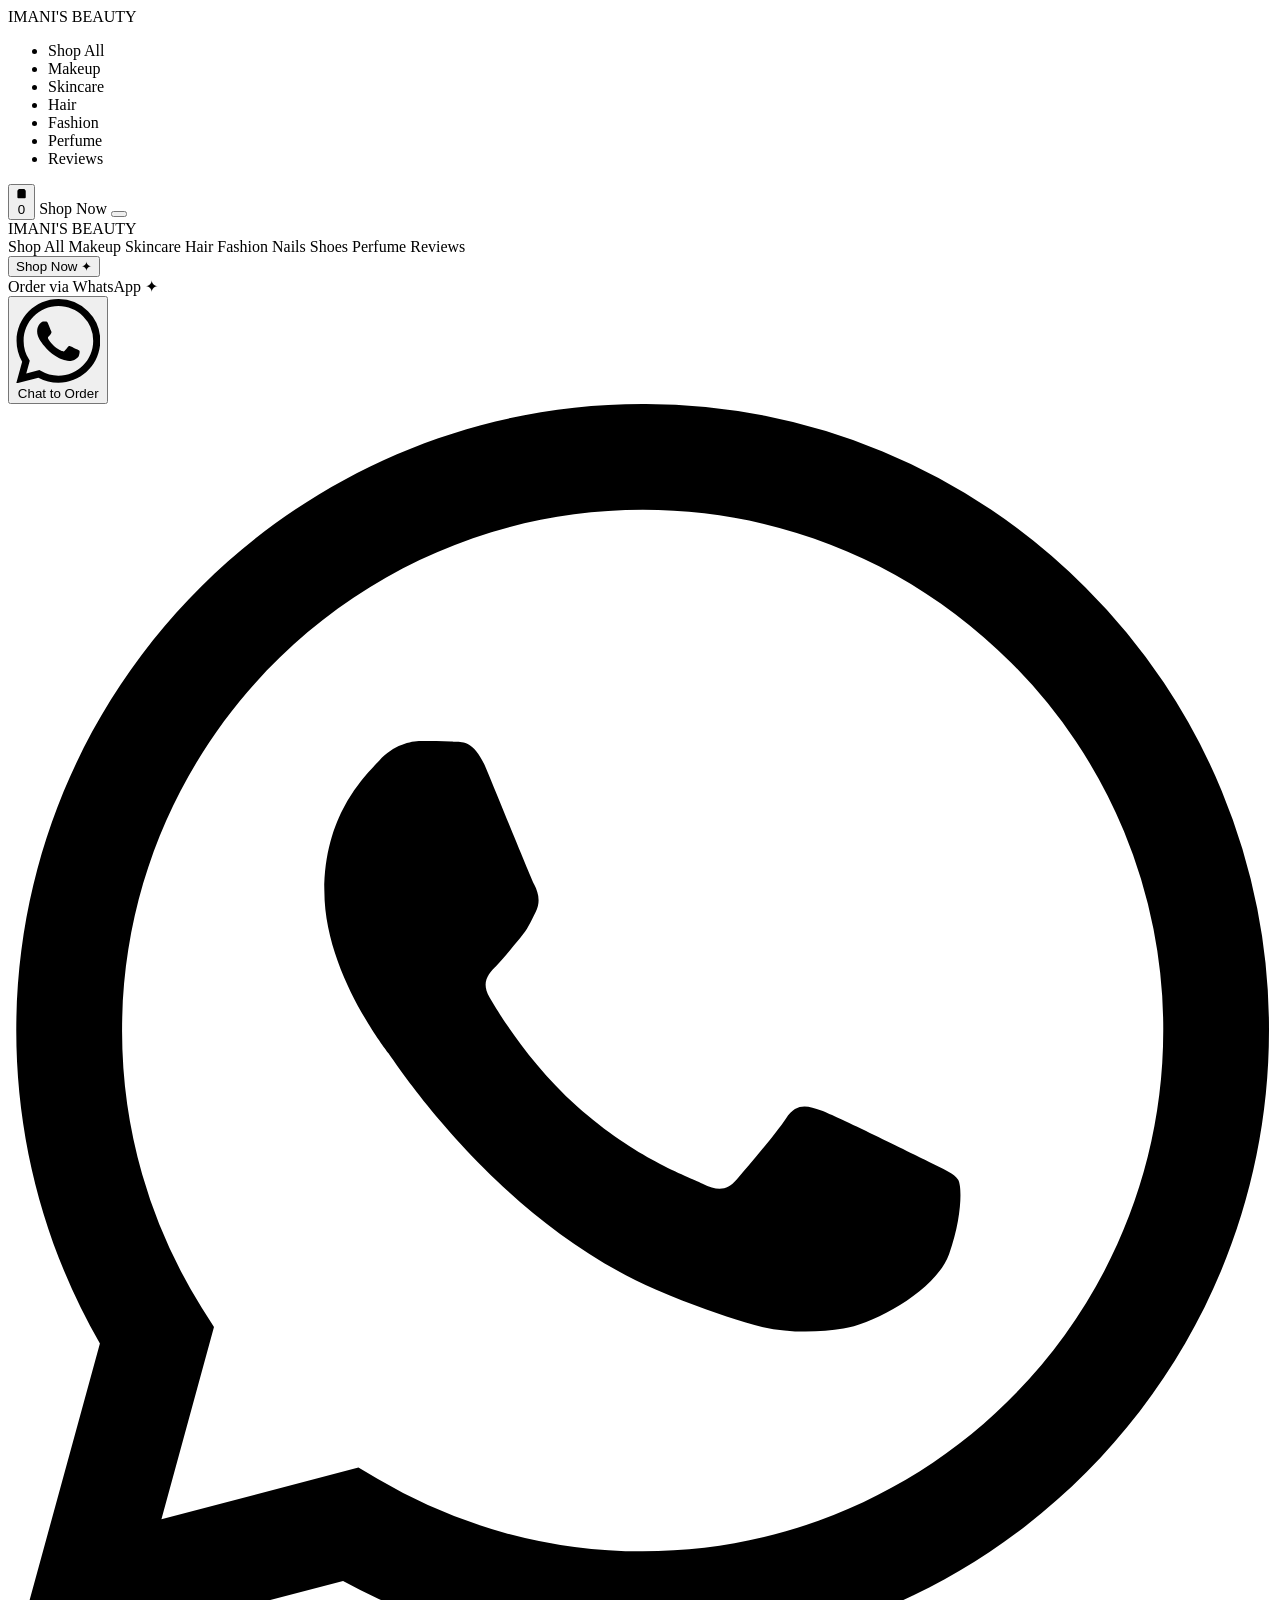
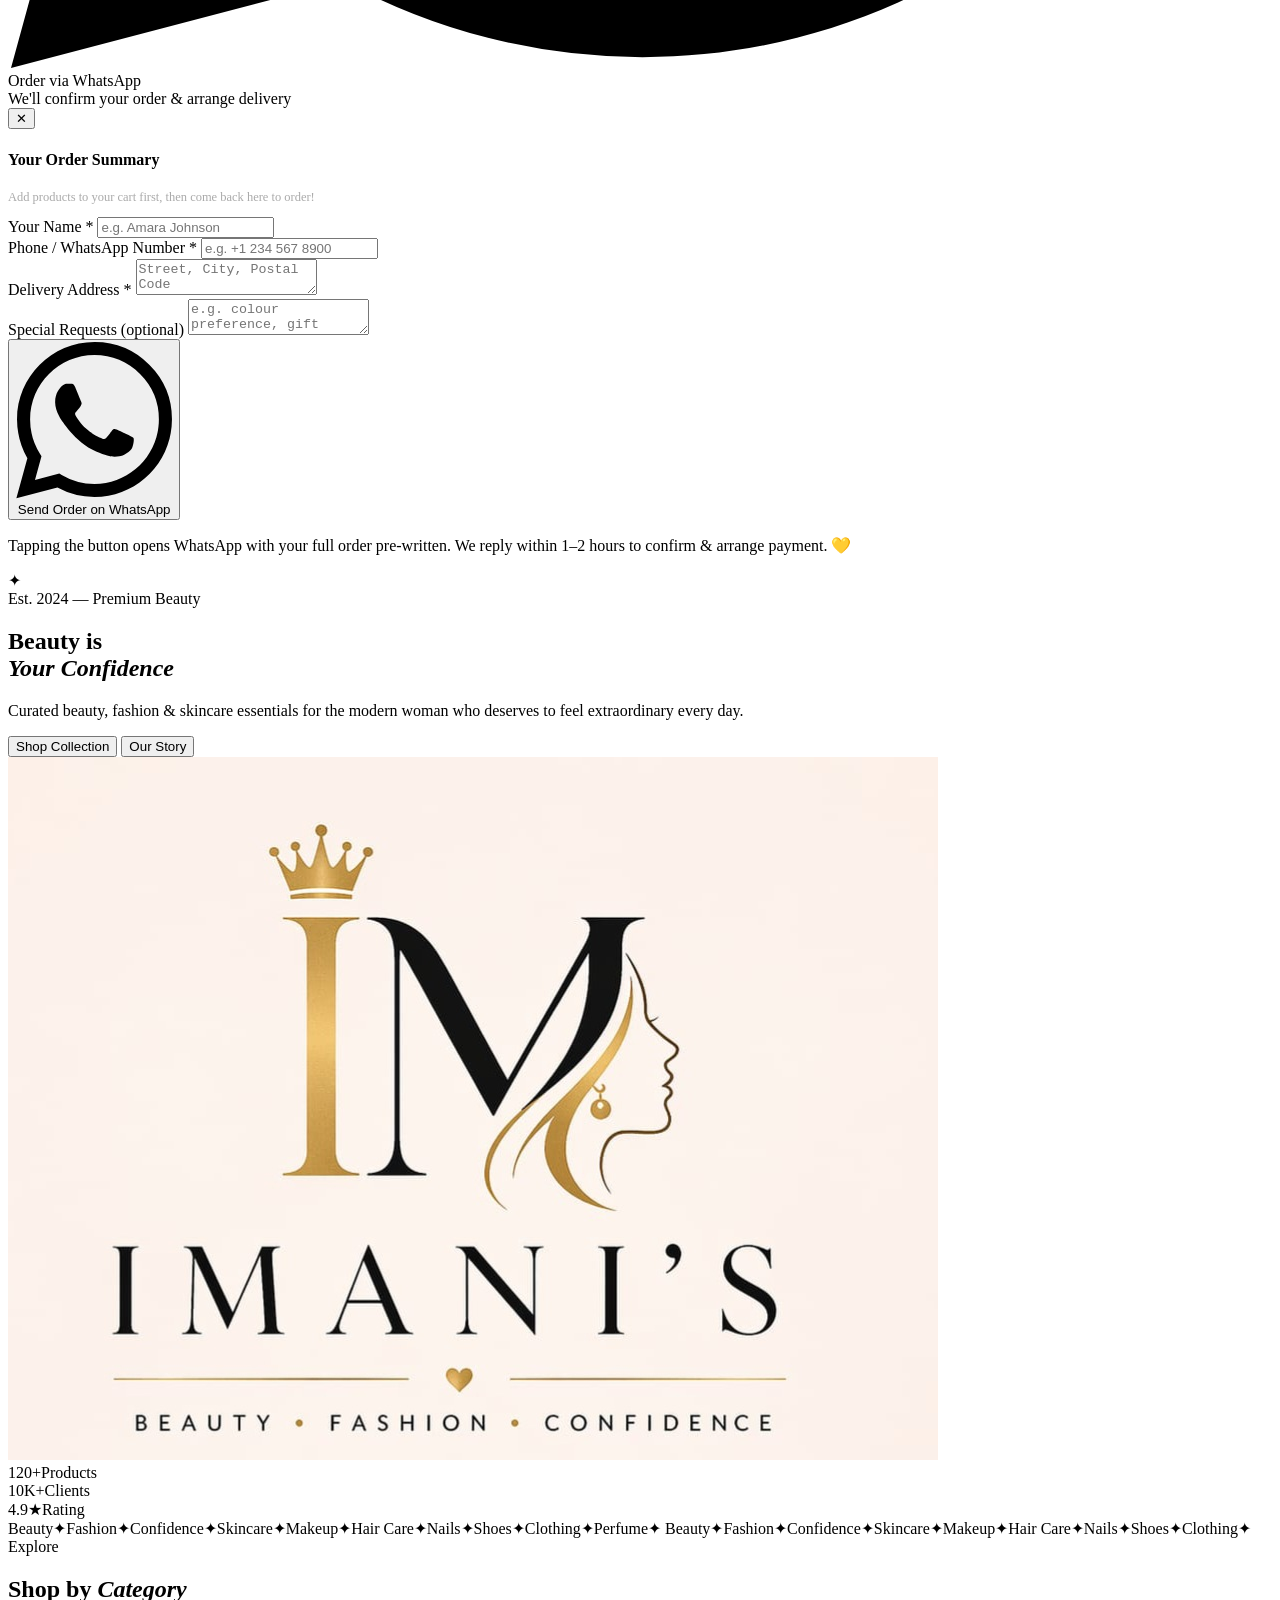
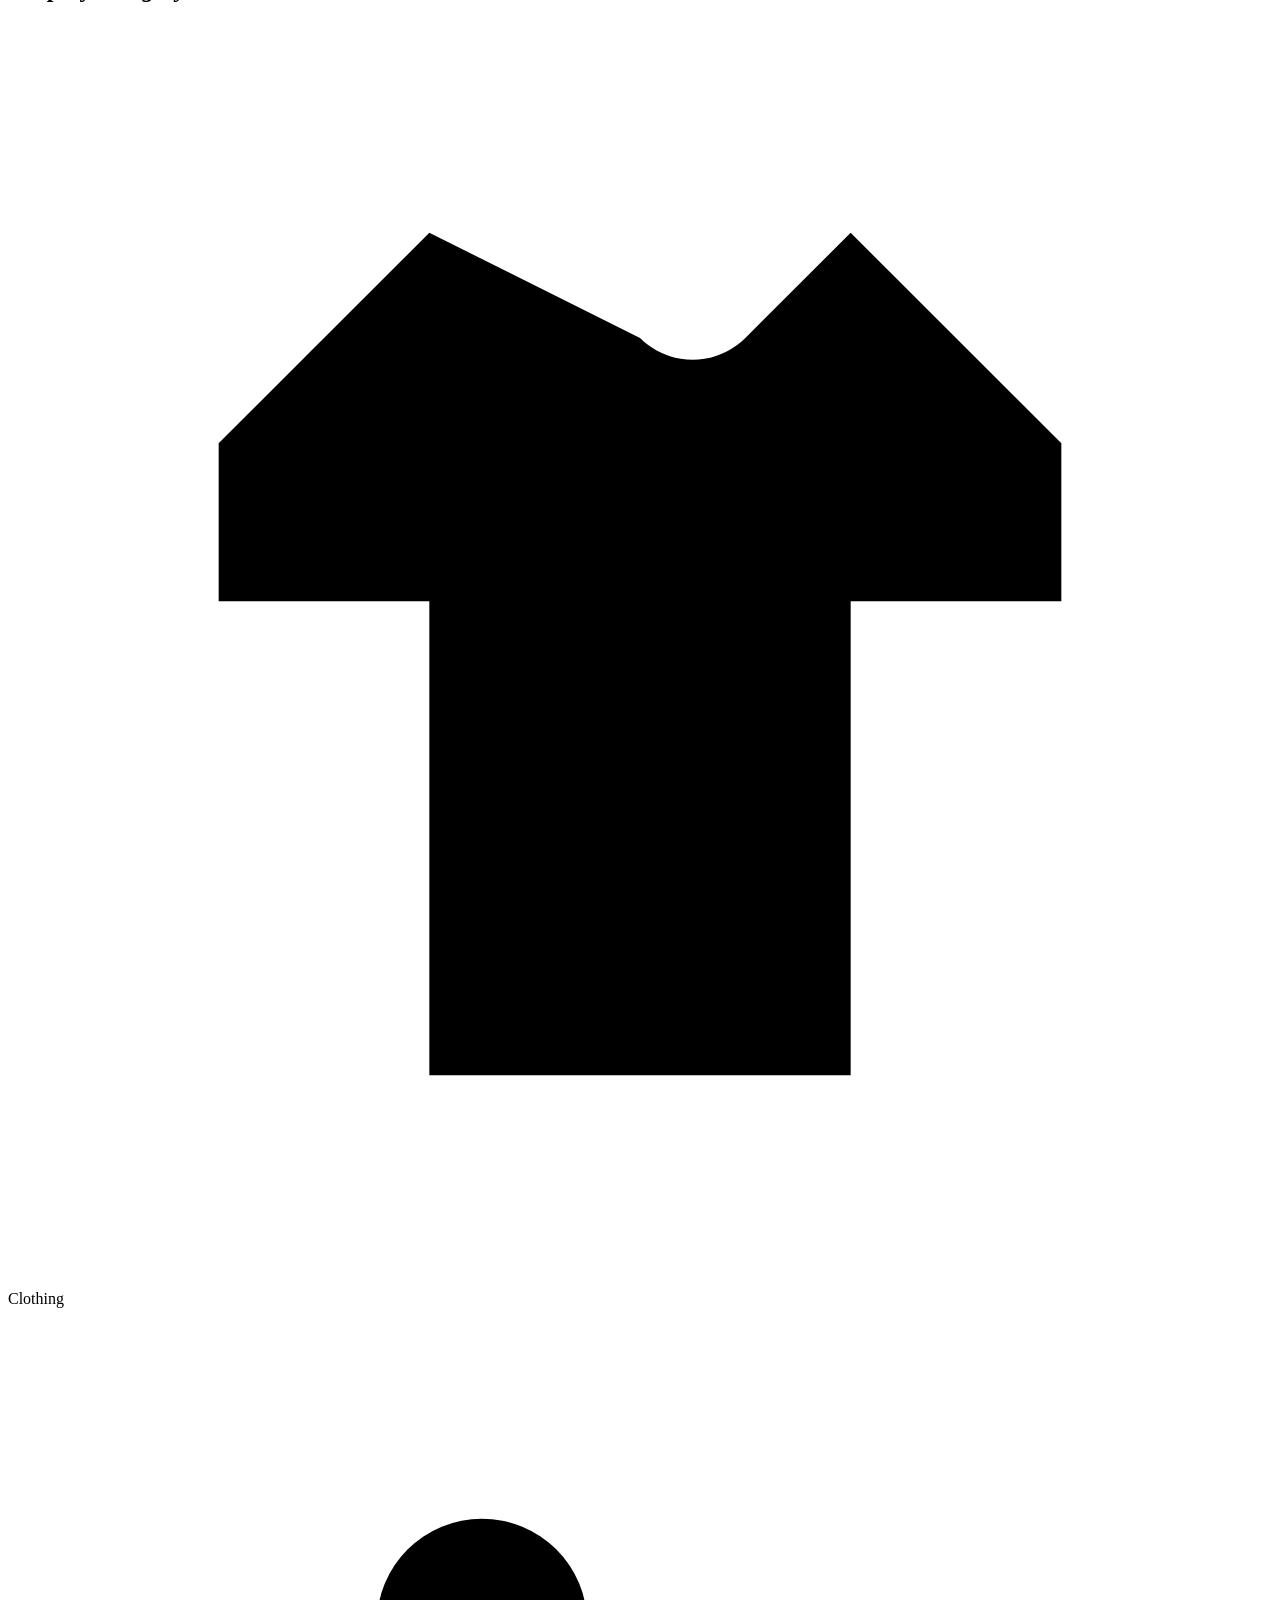
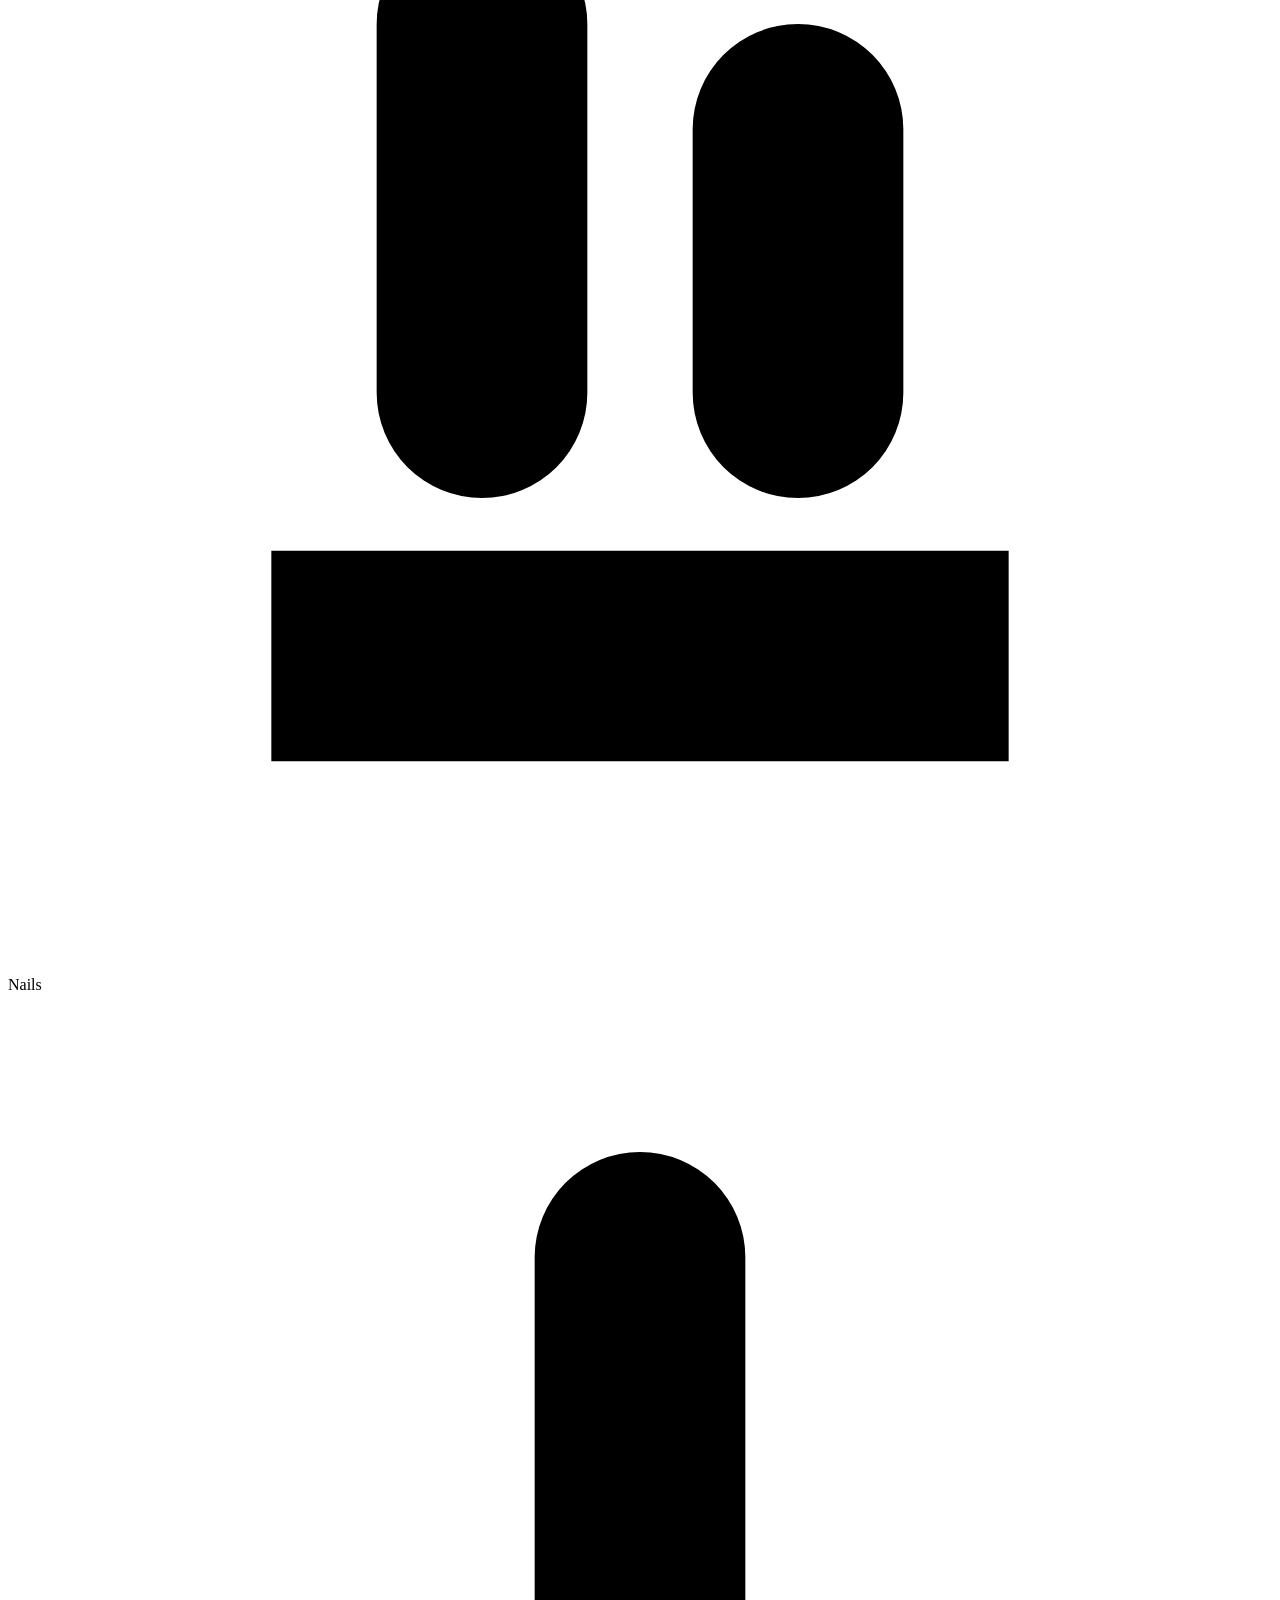
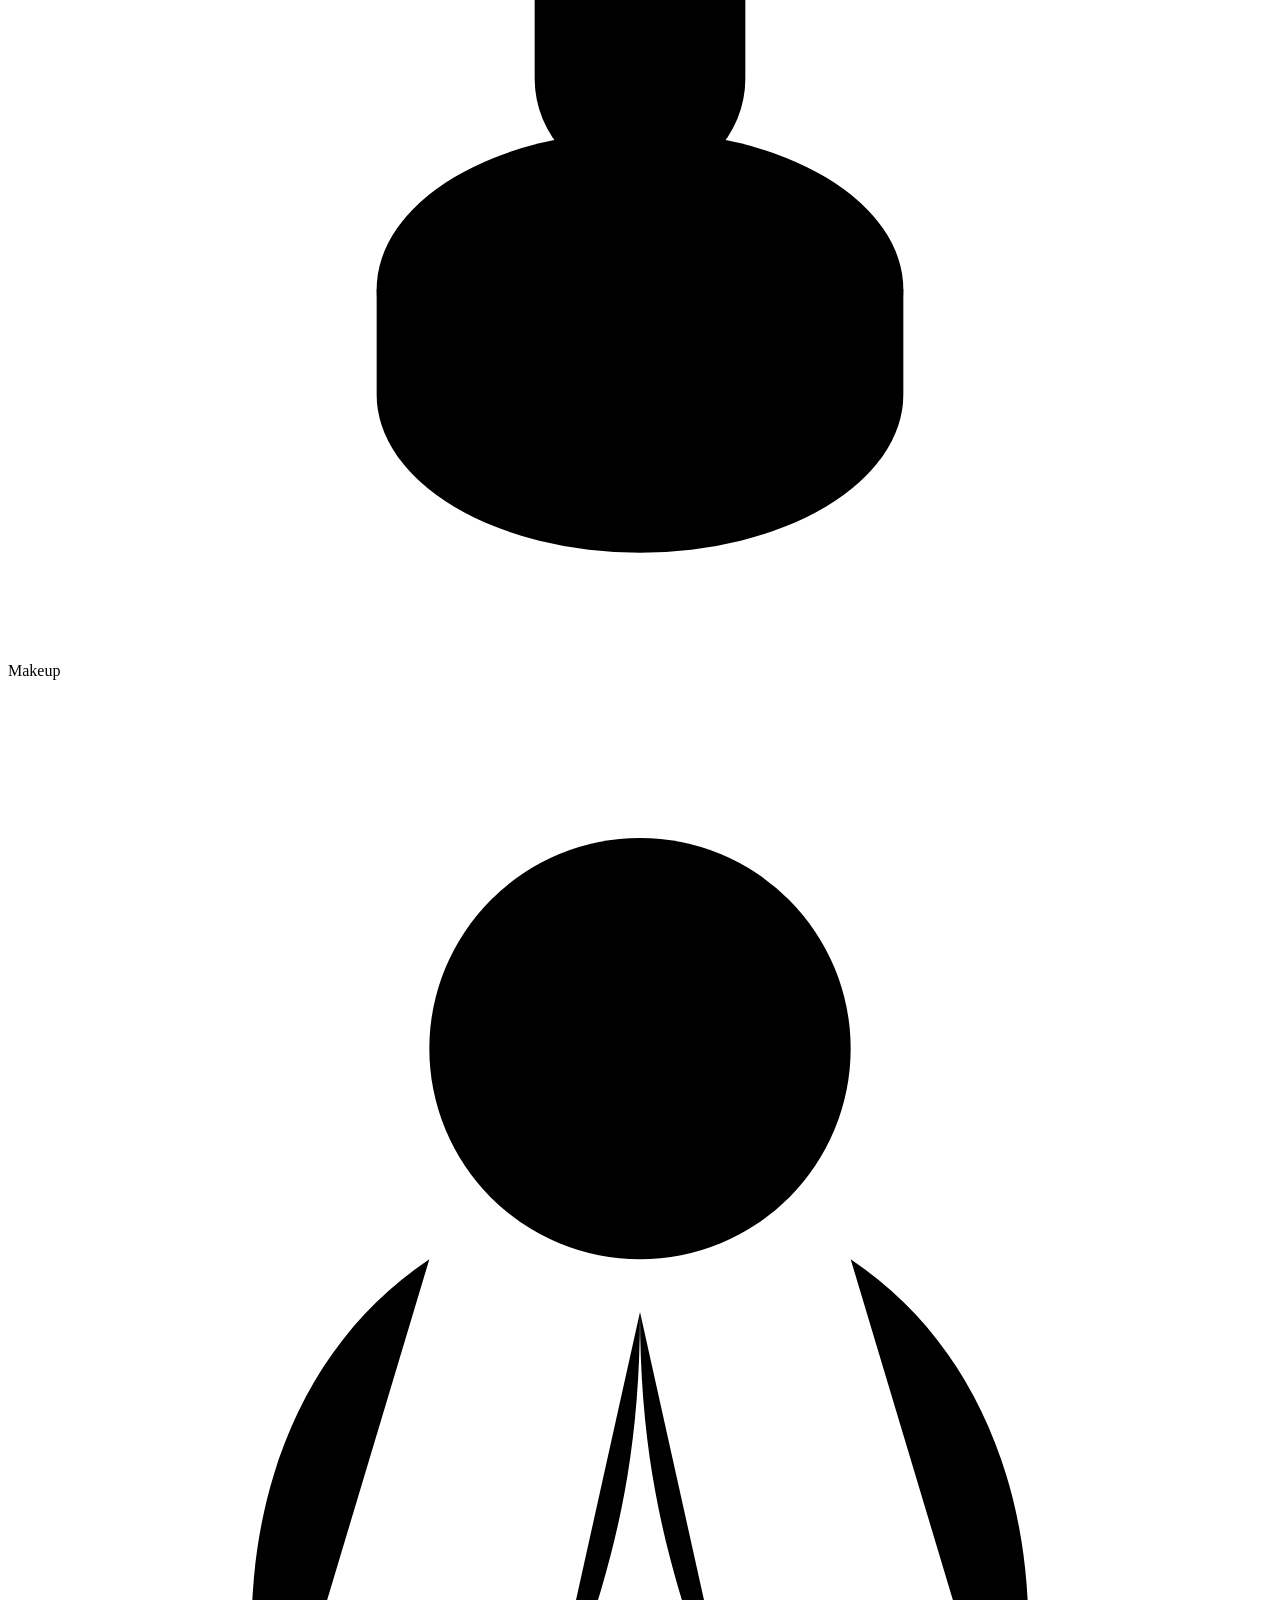
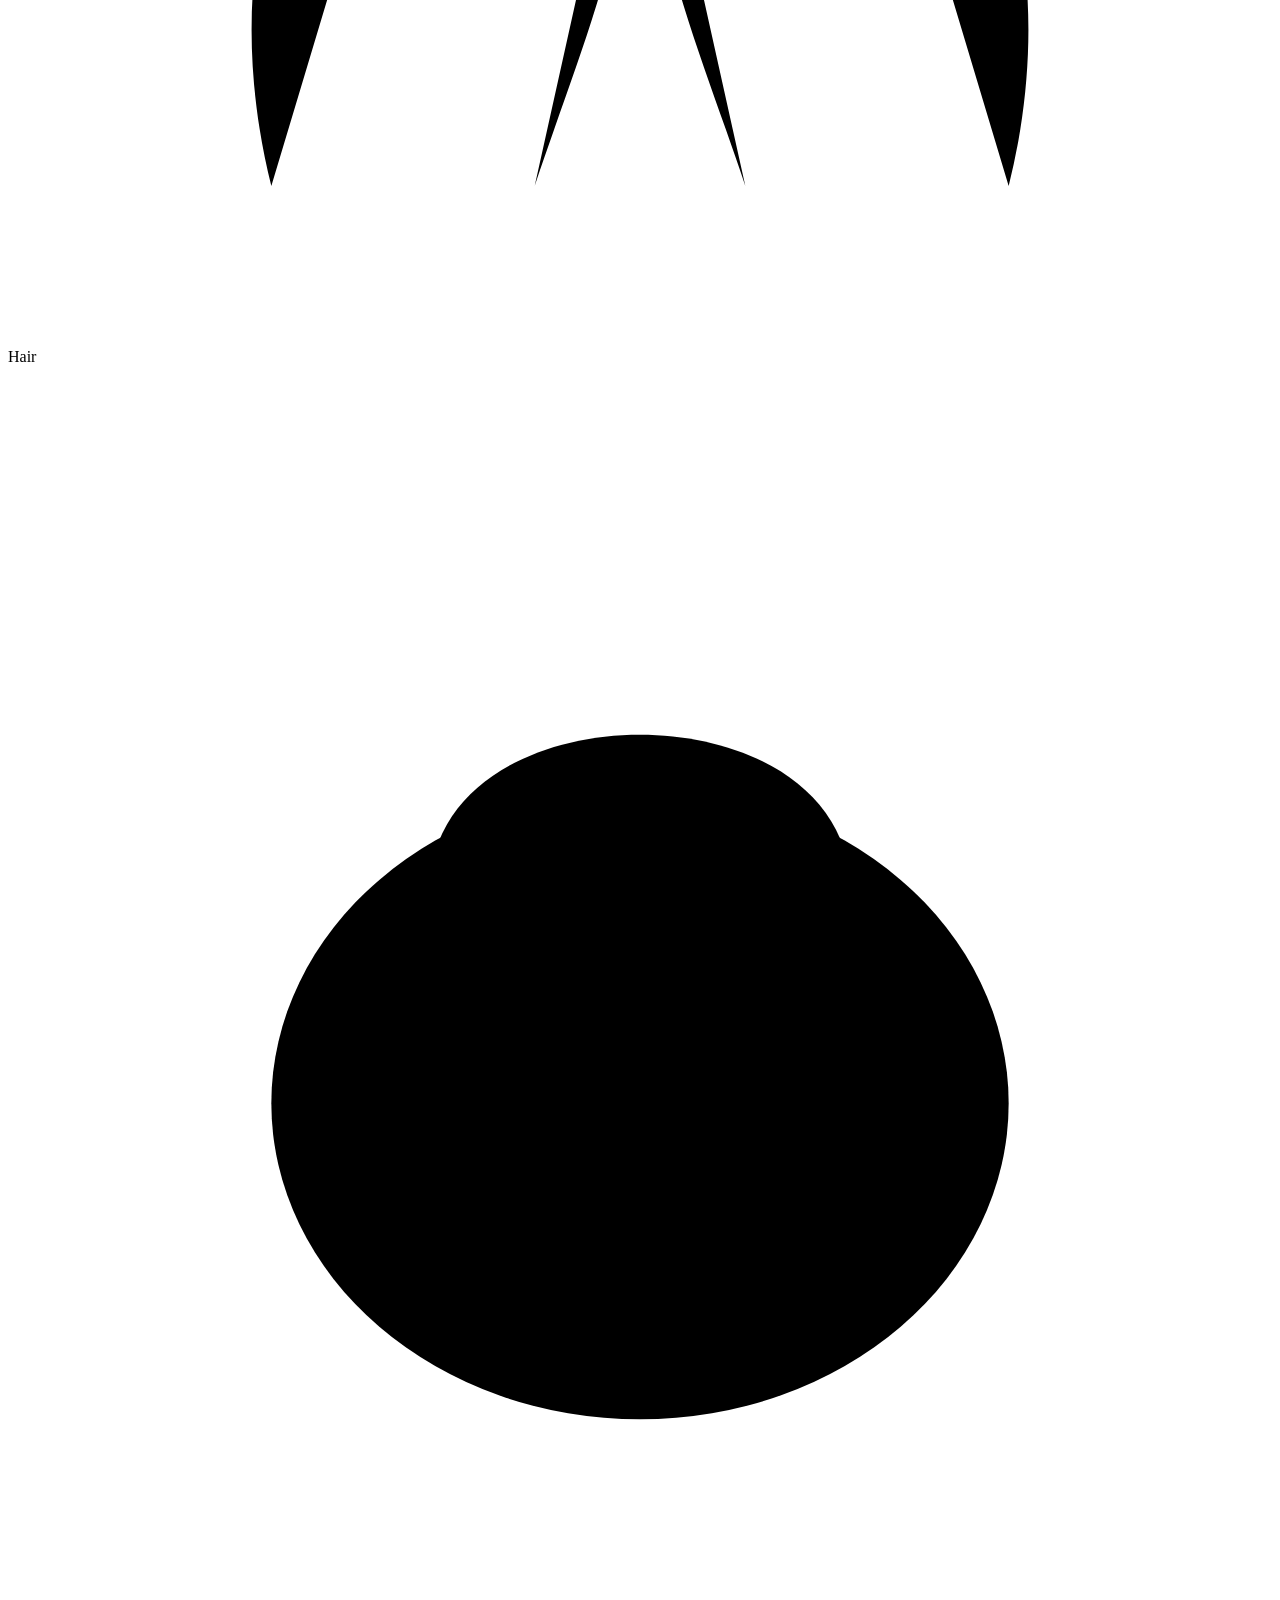
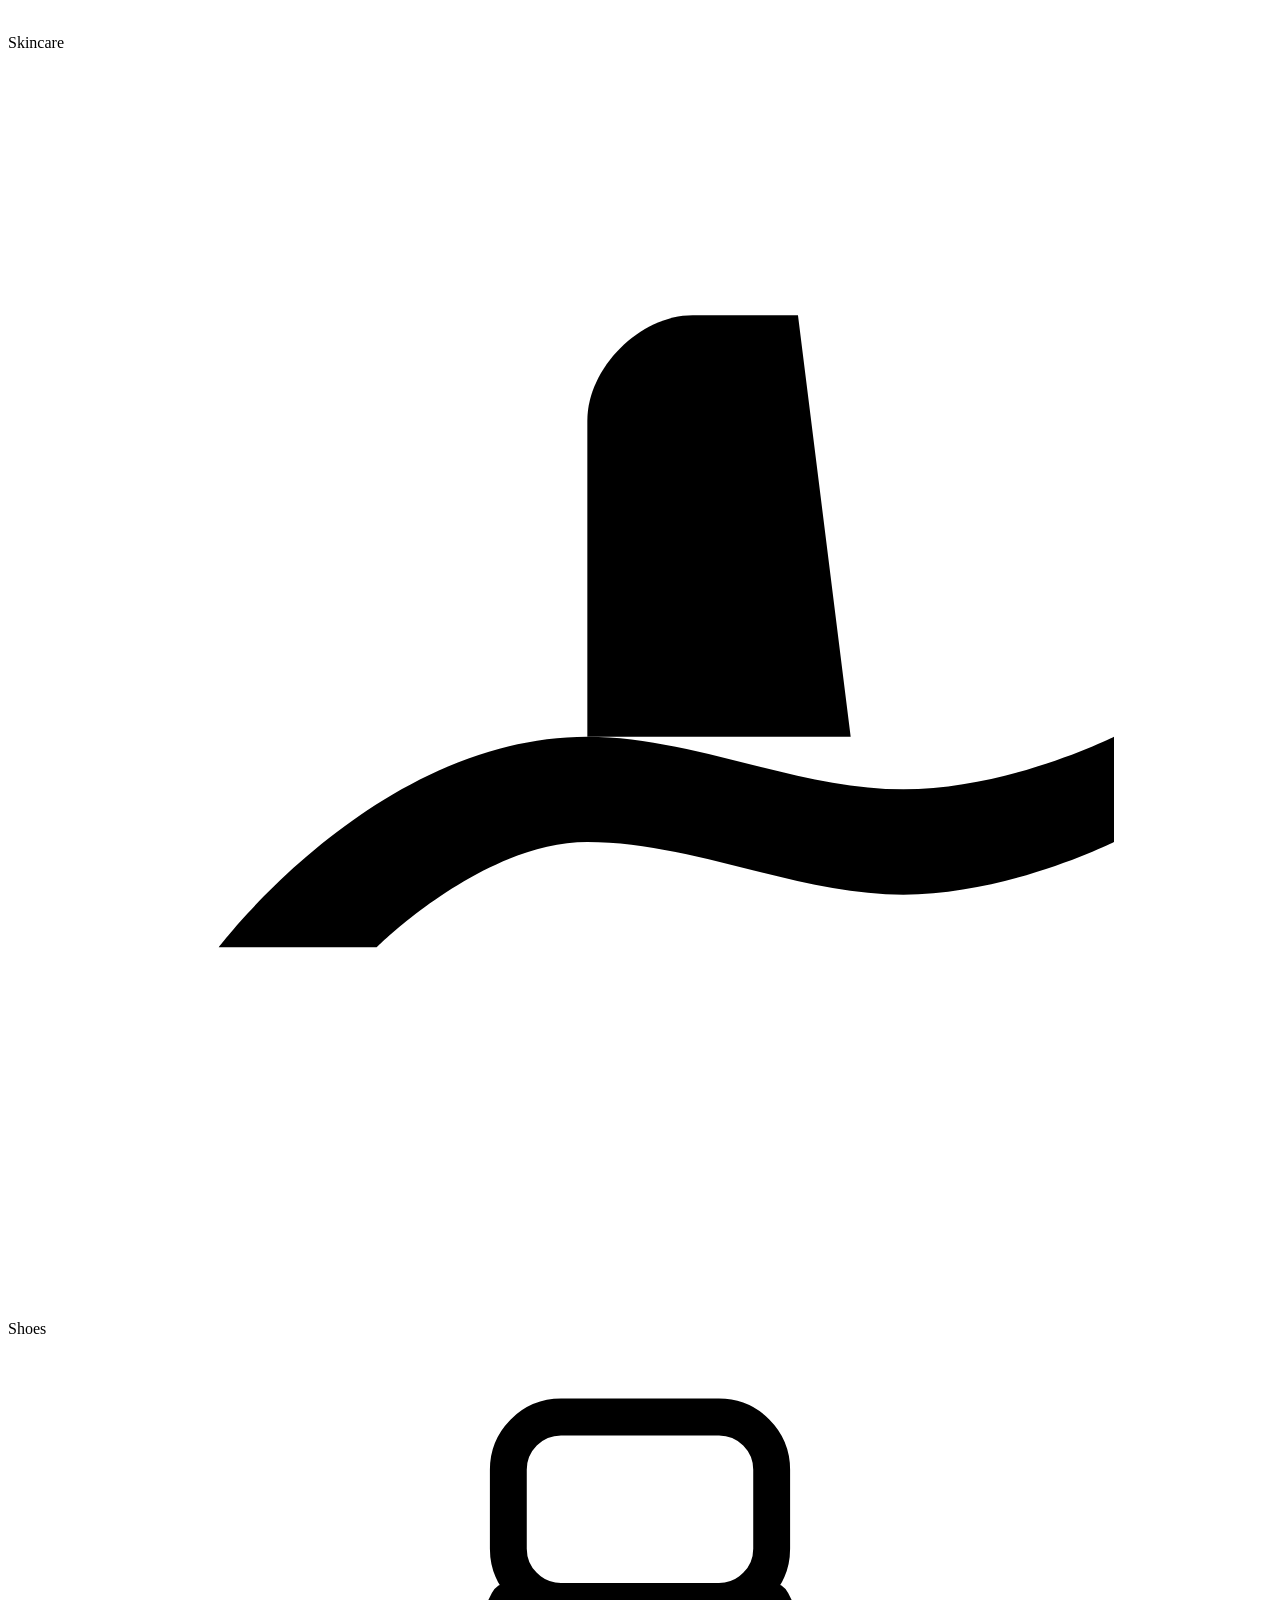
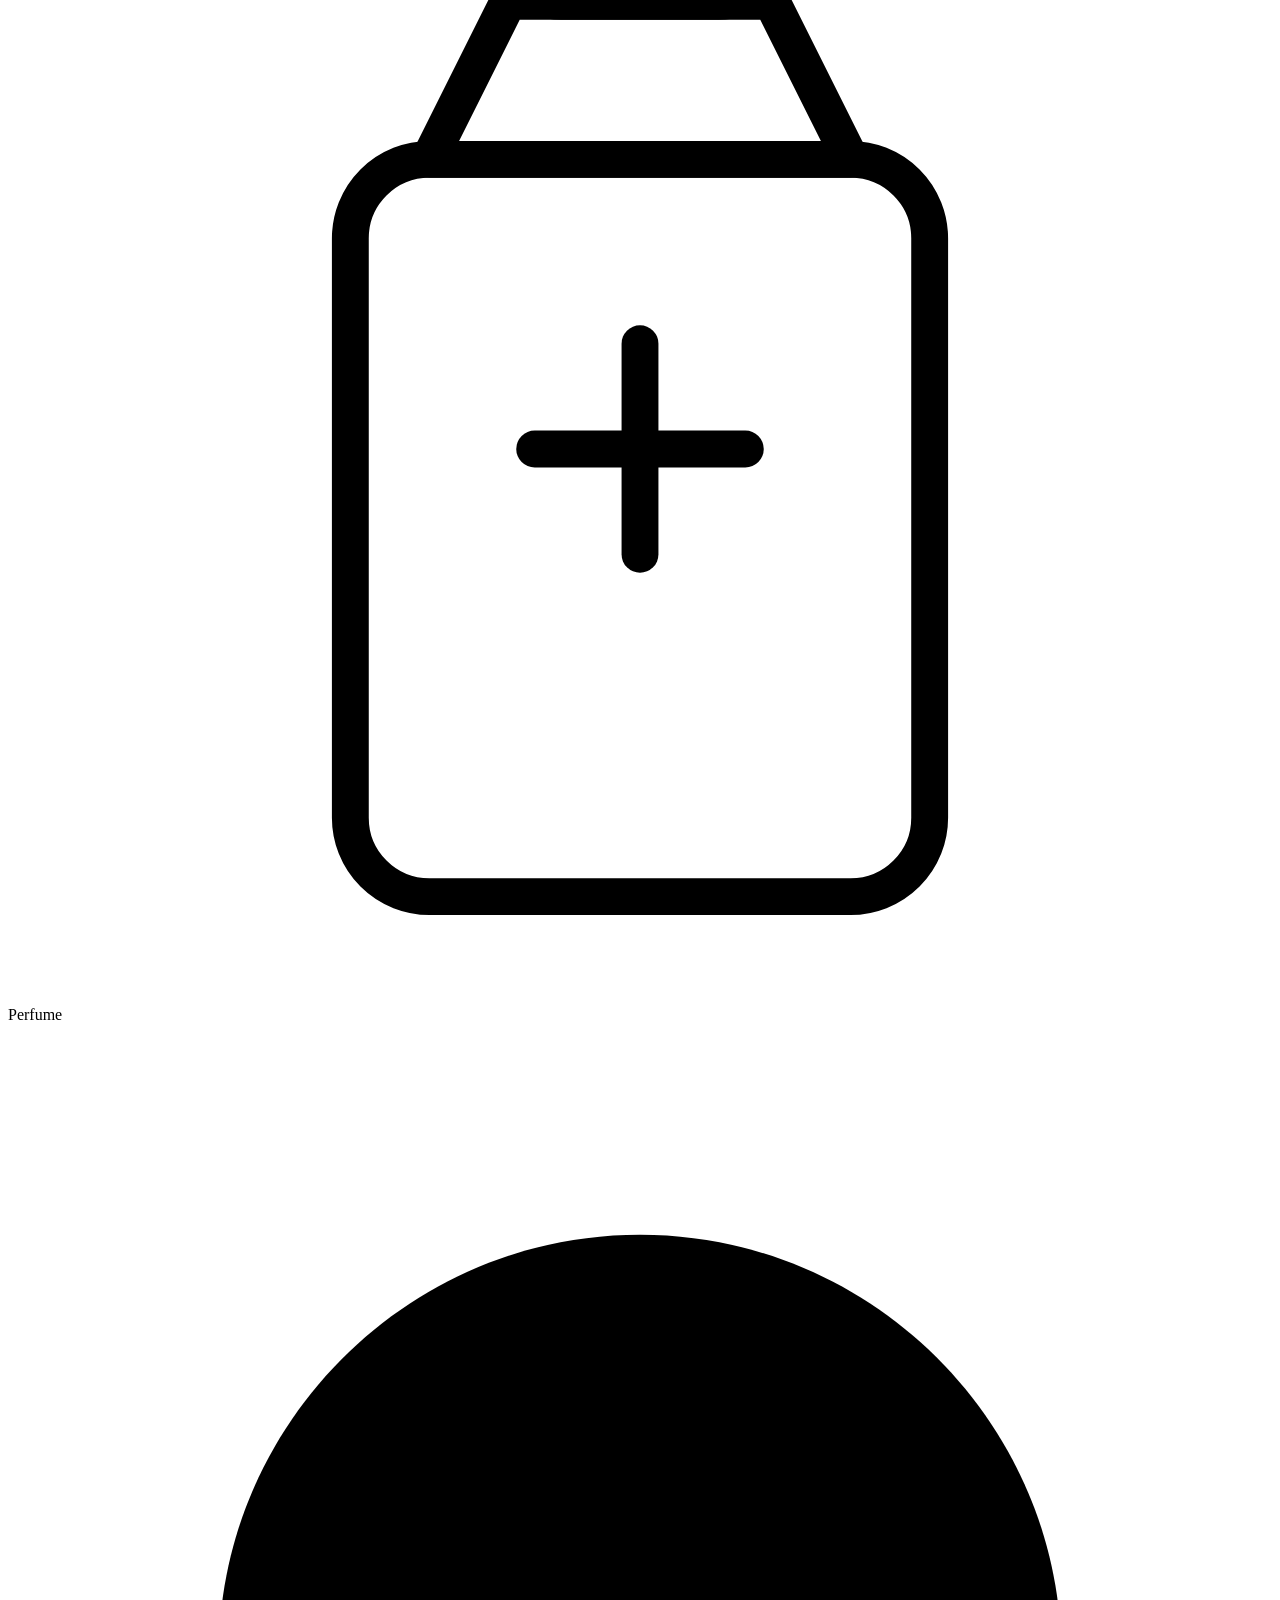
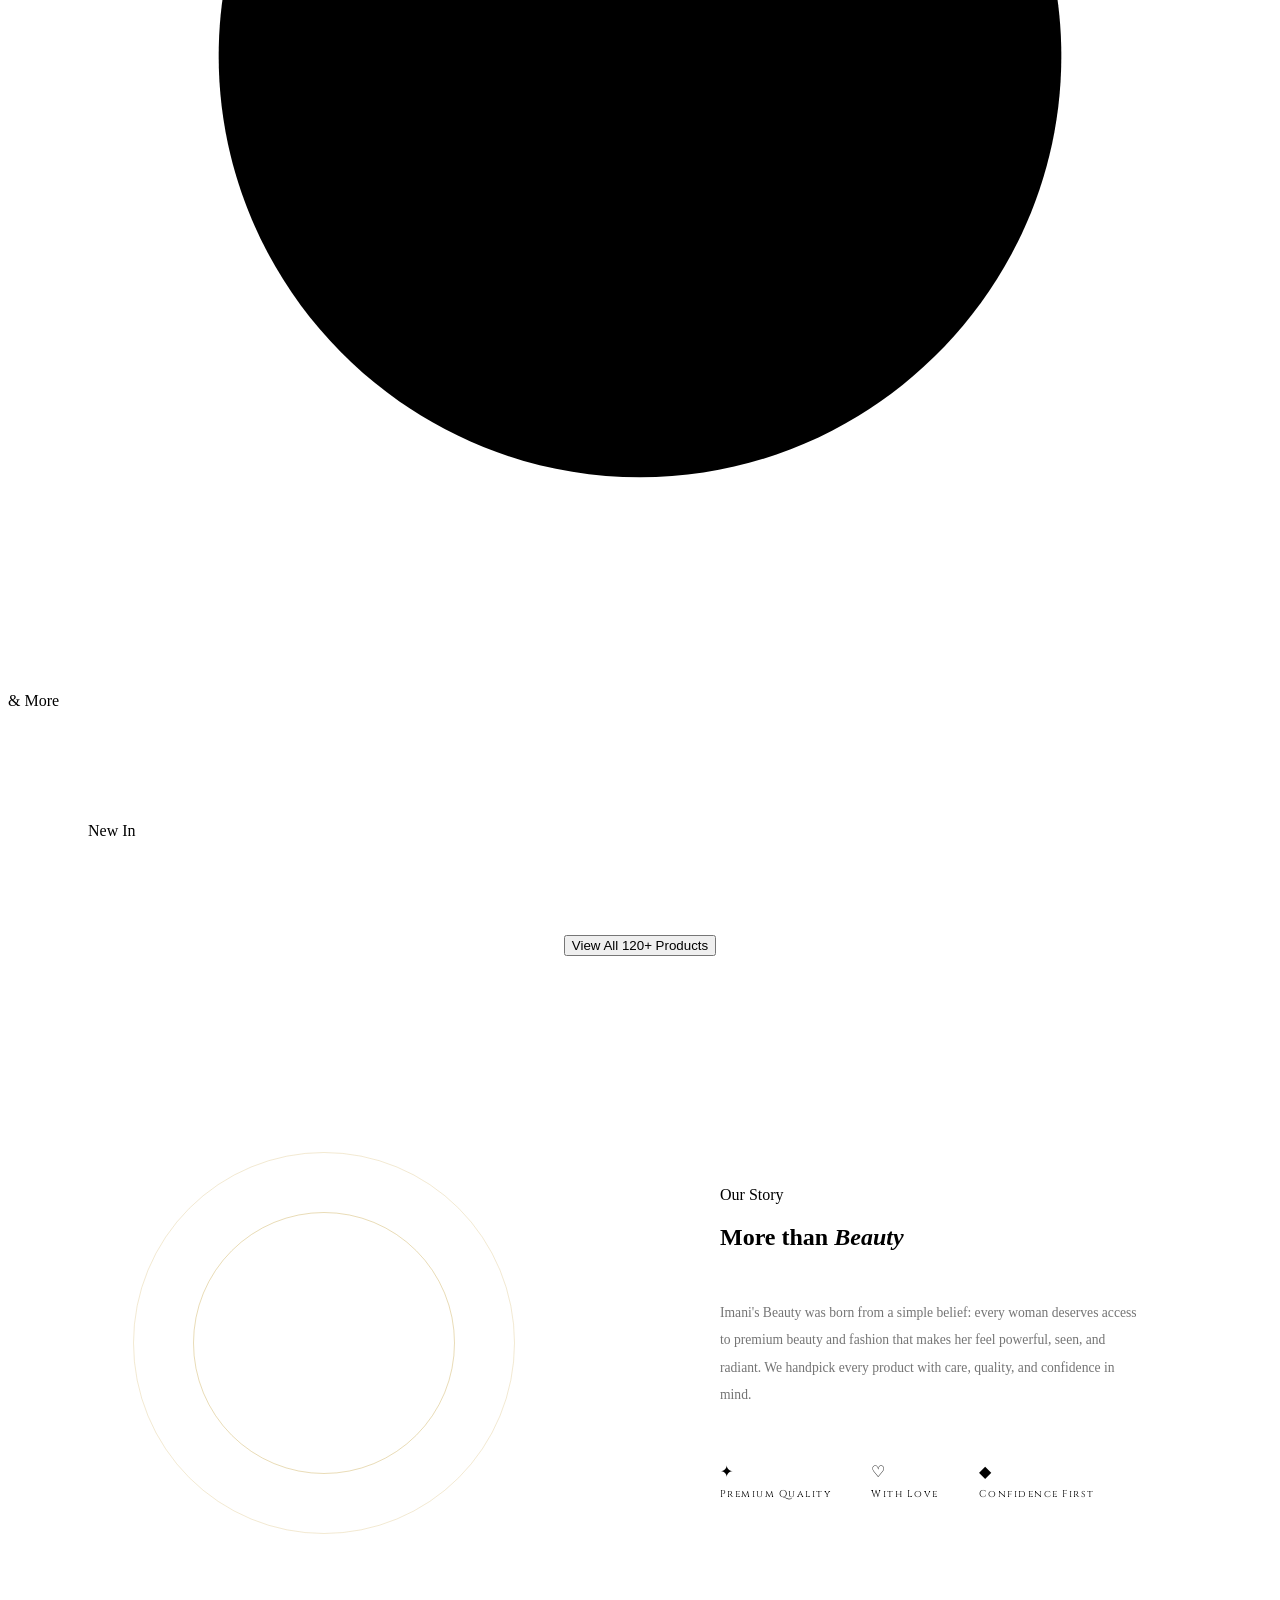
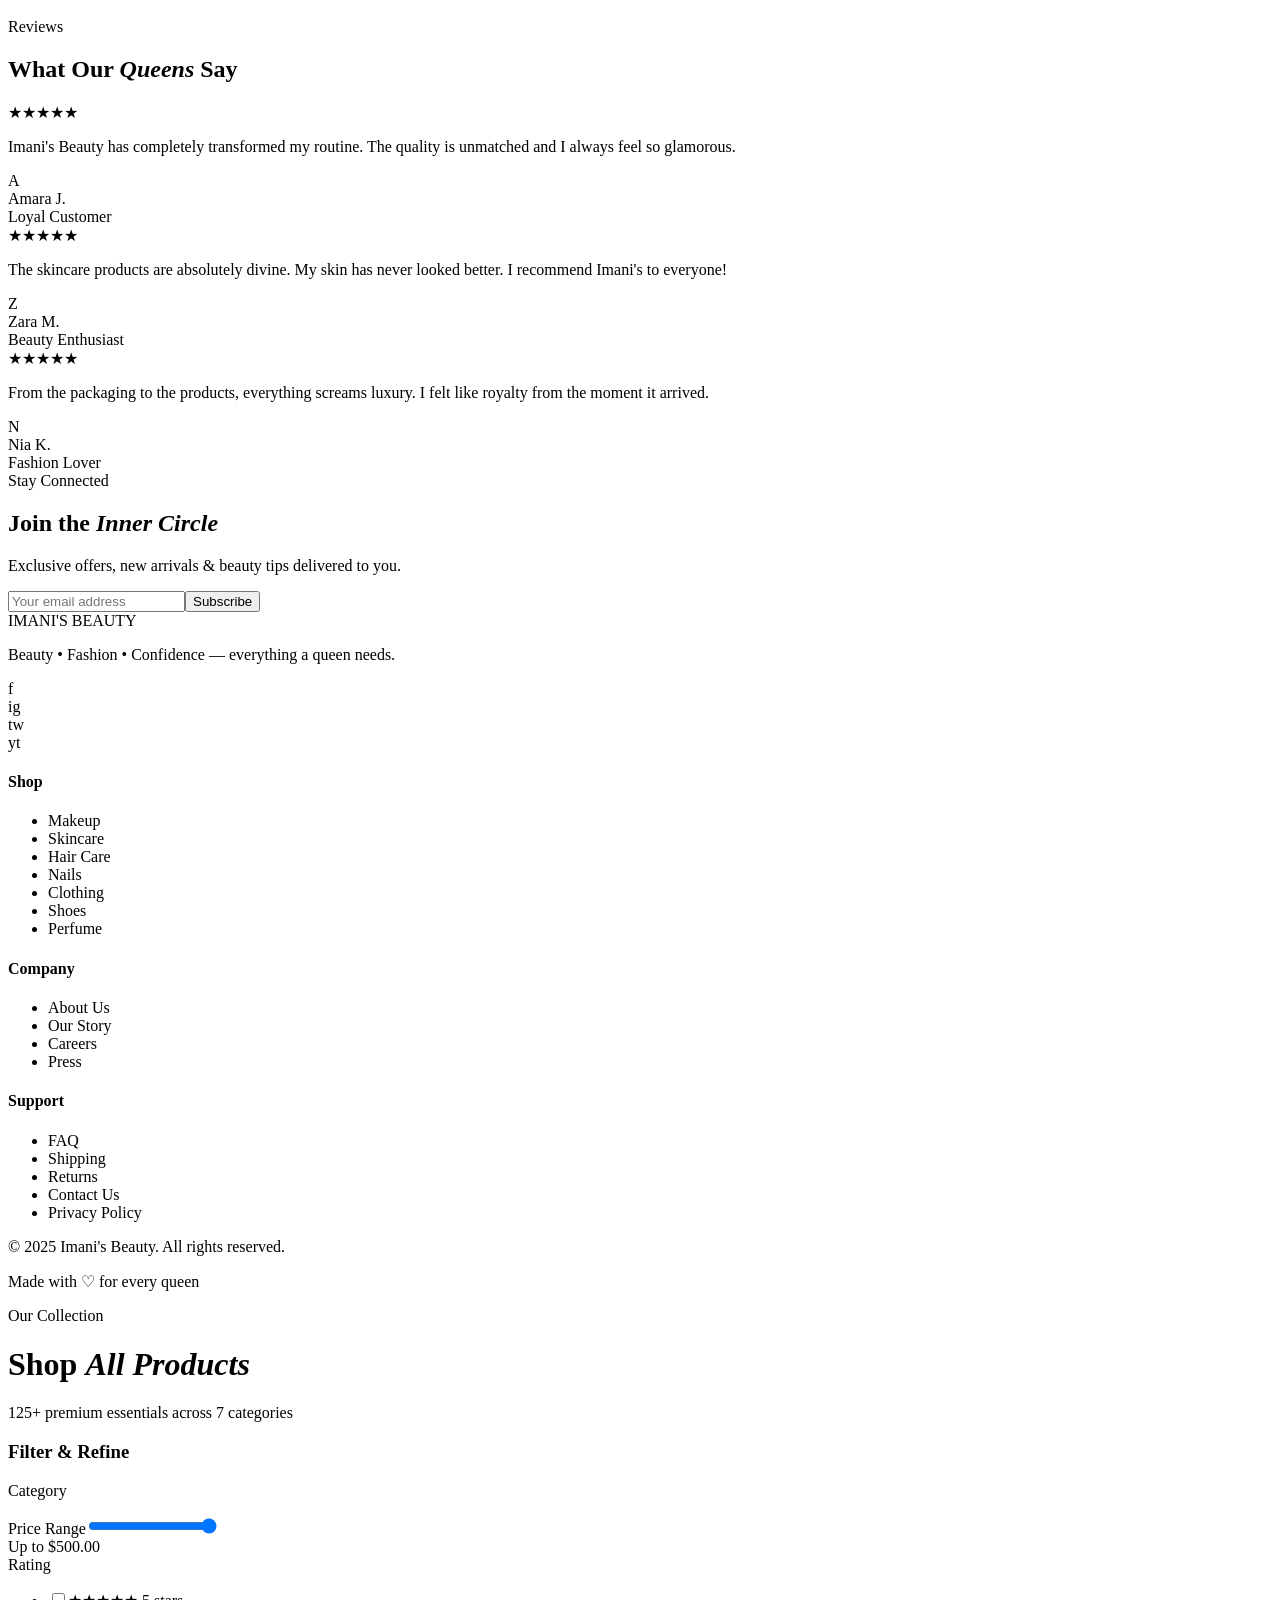
==== commit 0f06ea54: "Update index.html" ====
--- a/index.html
+++ b/index.html
@@ -4,580 +4,8 @@
 <meta charset="UTF-8">
 <meta name="viewport" content="width=device-width, initial-scale=1.0">
 <title>Imani's Beauty – Beauty • Fashion • Confidence</title>
-<link href="https://fonts.googleapis.com/css2?family=Cormorant+Garamond:ital,wght@0,300;0,400;0,600;1,300;1,400&family=Cinzel:wght@400;500&family=Lato:wght@300;400&display=swap" rel="stylesheet">
-<style>
-:root{--gold:#C9A84C;--gold-light:#E8C97A;--gold-pale:#F5E8C7;--blush:#F5D6D6;--blush-deep:#E8B4B8;--cream:#FAF5EF;--black:#111010;--charcoal:#2A2A2A;--rose:#C27D88;}
-*{margin:0;padding:0;box-sizing:border-box;}
-html{scroll-behavior:smooth;}
-body{background:var(--cream);color:var(--charcoal);font-family:'Lato',sans-serif;font-weight:300;overflow-x:hidden;}
-
-/* NAV */
-nav{position:fixed;top:0;left:0;right:0;z-index:200;display:flex;align-items:center;justify-content:space-between;padding:1.2rem 4rem;background:rgba(250,245,239,0.96);backdrop-filter:blur(12px);border-bottom:1px solid rgba(201,168,76,0.2);}
-.nav-logo{font-family:'Cinzel',serif;font-size:1.1rem;letter-spacing:0.25em;color:var(--black);cursor:pointer;}
-.nav-logo span{color:var(--gold);}
-.nav-links{display:flex;gap:2rem;list-style:none;}
-.nav-links a{font-size:0.68rem;letter-spacing:0.2em;text-transform:uppercase;color:var(--charcoal);text-decoration:none;position:relative;padding-bottom:2px;transition:color 0.3s;cursor:pointer;}
-.nav-links a::after{content:'';position:absolute;bottom:0;left:0;width:0;height:1px;background:var(--gold);transition:width 0.3s;}
-.nav-links a:hover{color:var(--gold);}
-.nav-links a:hover::after{width:100%;}
-.nav-right{display:flex;align-items:center;gap:1.2rem;}
-.cart-btn{position:relative;background:none;border:1px solid var(--gold);width:42px;height:42px;display:flex;align-items:center;justify-content:center;cursor:pointer;transition:all 0.3s;}
-.cart-btn:hover{background:var(--gold);}
-.cart-btn:hover svg{stroke:#fff;}
-.cart-btn svg{width:18px;height:18px;stroke:var(--gold);fill:none;stroke-width:1.8;transition:stroke 0.3s;}
-.cart-count{position:absolute;top:-7px;right:-7px;background:var(--rose);color:#fff;width:18px;height:18px;border-radius:50%;font-size:0.55rem;display:flex;align-items:center;justify-content:center;}
-.nav-cta{font-family:'Cinzel',serif;font-size:0.65rem;letter-spacing:0.2em;text-transform:uppercase;color:var(--black);background:transparent;border:1px solid var(--gold);padding:0.6rem 1.5rem;cursor:pointer;transition:all 0.3s;}
-.nav-cta:hover{background:var(--gold);color:#fff;}
-
-/* PAGES */
-.page{display:none;padding-top:72px;min-height:100vh;}
-.page.active{display:block;}
-
-/* HERO */
-.hero{min-height:calc(100vh - 72px);display:grid;grid-template-columns:1fr 1fr;}
-.hero-left{background:var(--black);display:flex;flex-direction:column;justify-content:center;align-items:flex-start;padding:6rem 5rem;position:relative;overflow:hidden;}
-.hero-left::before{content:'IM';position:absolute;bottom:-4rem;right:-3rem;font-family:'Cinzel',serif;font-size:22rem;color:rgba(201,168,76,0.05);line-height:1;pointer-events:none;}
-.hero-tag{font-size:0.65rem;letter-spacing:0.35em;text-transform:uppercase;color:var(--gold);margin-bottom:2rem;display:flex;align-items:center;gap:1rem;animation:fadeUp 0.8s ease both;}
-.hero-tag::before{content:'';width:40px;height:1px;background:var(--gold);}
-.hero-title{font-family:'Cormorant Garamond',serif;font-size:clamp(3rem,5vw,5rem);font-weight:300;line-height:1.1;color:#fff;animation:fadeUp 0.8s 0.15s ease both;}
-.hero-title em{font-style:italic;color:var(--gold-light);display:block;}
-.hero-divider{width:60px;height:1px;background:linear-gradient(90deg,var(--gold),transparent);margin:2.5rem 0;animation:fadeUp 0.8s 0.3s ease both;}
-.hero-sub{font-size:0.85rem;line-height:1.9;color:rgba(255,255,255,0.55);max-width:340px;letter-spacing:0.05em;animation:fadeUp 0.8s 0.45s ease both;}
-.hero-btns{display:flex;gap:1rem;margin-top:3rem;animation:fadeUp 0.8s 0.6s ease both;}
-.btn-primary{background:var(--gold);color:#fff;border:none;padding:0.95rem 2.5rem;font-family:'Cinzel',serif;font-size:0.65rem;letter-spacing:0.2em;text-transform:uppercase;cursor:pointer;display:inline-block;transition:all 0.3s;}
-.btn-primary:hover{background:var(--gold-light);color:var(--black);}
-.btn-ghost{background:transparent;color:rgba(255,255,255,0.7);border:1px solid rgba(255,255,255,0.25);padding:0.95rem 2rem;font-family:'Cinzel',serif;font-size:0.65rem;letter-spacing:0.2em;text-transform:uppercase;cursor:pointer;display:inline-block;transition:all 0.3s;}
-.btn-ghost:hover{border-color:var(--gold);color:var(--gold);}
-.hero-right{background:var(--blush);display:flex;flex-direction:column;justify-content:flex-end;align-items:center;position:relative;overflow:hidden;}
-.hero-right::before{content:'';position:absolute;inset:0;background:radial-gradient(ellipse at 60% 30%,rgba(201,168,76,0.15) 0%,transparent 65%);}
-.hero-inner{width:100%;height:100%;display:flex;align-items:center;justify-content:center;flex-direction:column;gap:0;position:relative;z-index:1;padding:3rem 2rem 0;}
-.hero-logo-img{width:85%;max-width:420px;object-fit:contain;animation:fadeDown 1s 0.2s ease both;filter:drop-shadow(0 8px 32px rgba(0,0,0,0.08));margin-top:1rem;}
-.hero-stats{display:grid;grid-template-columns:repeat(3,1fr);width:100%;border-top:1px solid rgba(201,168,76,0.2);margin-top:auto;animation:fadeUp 1s 0.8s ease both;}
-.stat{padding:1.5rem 1rem;text-align:center;border-right:1px solid rgba(201,168,76,0.2);}
-.stat:last-child{border-right:none;}
-.stat-num{font-family:'Cormorant Garamond',serif;font-size:1.8rem;font-weight:300;color:var(--gold);display:block;}
-.stat-label{font-size:0.58rem;letter-spacing:0.2em;text-transform:uppercase;color:var(--charcoal);margin-top:0.3rem;display:block;}
-
-/* MARQUEE */
-.marquee-bar{background:var(--gold);padding:0.9rem 0;overflow:hidden;white-space:nowrap;}
-.marquee-track{display:inline-block;animation:marquee 25s linear infinite;font-family:'Cinzel',serif;font-size:0.65rem;letter-spacing:0.3em;text-transform:uppercase;color:#fff;}
-.marquee-track span{margin:0 2.5rem;}
-.md{color:rgba(255,255,255,0.5);}
-
-/* SECTIONS */
-.sec{padding:7rem 5rem;}
-.sec-hd{text-align:center;margin-bottom:4.5rem;}
-.eyebrow{font-size:0.65rem;letter-spacing:0.35em;text-transform:uppercase;color:var(--gold);display:block;margin-bottom:1rem;}
-.sec-title{font-family:'Cormorant Garamond',serif;font-size:clamp(2.2rem,4vw,3.2rem);font-weight:300;color:var(--black);line-height:1.2;}
-.sec-title em{font-style:italic;color:var(--rose);}
-
-/* CATEGORIES */
-.cat-grid{display:grid;grid-template-columns:repeat(7,1fr);gap:1.5rem;}
-.cat-card{display:flex;flex-direction:column;align-items:center;gap:1.2rem;padding:2.5rem 1rem;background:#fff;border:1px solid rgba(201,168,76,0.15);cursor:pointer;transition:all 0.35s;position:relative;overflow:hidden;}
-.cat-card::after{content:'';position:absolute;bottom:0;left:0;right:0;height:2px;background:var(--gold);transform:scaleX(0);transition:transform 0.35s;}
-.cat-card:hover{transform:translateY(-6px);box-shadow:0 20px 50px rgba(0,0,0,0.08);}
-.cat-card:hover::after{transform:scaleX(1);}
-.cat-icon{width:48px;height:48px;stroke:var(--gold);fill:none;stroke-width:1.2;}
-.cat-name{font-size:0.62rem;letter-spacing:0.25em;text-transform:uppercase;color:var(--charcoal);}
-
-/* PRODUCT CARD */
-.pgrid{display:grid;grid-template-columns:repeat(3,1fr);gap:1.6rem;}
-.pgrid-4{grid-template-columns:repeat(4,1fr);}
-.pcard{background:#fff;cursor:pointer;transition:transform 0.3s,box-shadow 0.3s;position:relative;overflow:hidden;border:1px solid rgba(201,168,76,0.08);}
-.pcard:hover{transform:translateY(-5px);box-shadow:0 25px 60px rgba(0,0,0,0.1);}
-.pbadge{position:absolute;top:1rem;left:1rem;z-index:2;background:var(--gold);color:#fff;font-size:0.55rem;letter-spacing:0.15em;text-transform:uppercase;padding:0.3rem 0.7rem;}
-.pbadge.sale{background:var(--rose);}
-.pbadge.new{background:var(--black);}
-/* colour-coded category backgrounds */
-.pimg{height:220px;display:flex;align-items:center;justify-content:center;position:relative;overflow:hidden;}
-.pimg.c-makeup{background:linear-gradient(135deg,#fce4ec,#f8bbd0);}
-.pimg.c-skincare{background:linear-gradient(135deg,#e8f5e9,#c8e6c9);}
-.pimg.c-hair{background:linear-gradient(135deg,#fff8e1,#ffecb3);}
-.pimg.c-nails{background:linear-gradient(135deg,#fce4ec,#e1bee7);}
-.pimg.c-clothing{background:linear-gradient(135deg,#e3f2fd,#bbdefb);}
-.pimg.c-shoes{background:linear-gradient(135deg,#fafafa,#f5e8c7);}
-.pimg-emoji{font-size:3.2rem;filter:drop-shadow(0 4px 12px rgba(0,0,0,0.12));transition:transform 0.3s;}
-.pcard:hover .pimg-emoji{transform:scale(1.12);}
-.poverlay{position:absolute;inset:0;background:rgba(201,168,76,0.9);display:flex;flex-direction:column;align-items:center;justify-content:center;gap:0.8rem;opacity:0;transition:opacity 0.3s;}
-.pcard:hover .poverlay{opacity:1;}
-.oadd{font-family:'Cinzel',serif;font-size:0.62rem;letter-spacing:0.2em;text-transform:uppercase;color:#fff;border:1px solid rgba(255,255,255,0.7);padding:0.7rem 1.8rem;background:transparent;cursor:pointer;transition:all 0.2s;}
-.oadd:hover{background:#fff;color:var(--gold);}
-.oview{font-size:0.65rem;color:rgba(255,255,255,0.8);text-decoration:underline;cursor:pointer;background:none;border:none;font-family:'Lato',sans-serif;letter-spacing:0.05em;}
-.pinfo{padding:1.3rem 1.5rem;}
-.pname{font-family:'Cormorant Garamond',serif;font-size:1.1rem;font-weight:300;color:var(--black);margin-bottom:0.25rem;}
-.pcat{font-size:0.58rem;letter-spacing:0.2em;text-transform:uppercase;color:rgba(42,42,42,0.4);margin-bottom:0.7rem;}
-.pfoot{display:flex;align-items:center;justify-content:space-between;}
-.pprice{font-family:'Cormorant Garamond',serif;font-size:1.25rem;color:var(--gold);}
-.pstars{font-size:0.62rem;color:var(--gold);}
-
-/* SHOP PAGE */
-.shop-hero{background:var(--black);padding:4rem 5rem 3rem;text-align:center;}
-.shop-hero h1{font-family:'Cormorant Garamond',serif;font-size:3rem;font-weight:300;color:#fff;}
-.shop-hero h1 em{font-style:italic;color:var(--gold-light);}
-.shop-hero p{font-size:0.8rem;color:rgba(255,255,255,0.45);letter-spacing:0.1em;margin-top:0.8rem;}
-.shop-layout{display:grid;grid-template-columns:270px 1fr;}
-.sidebar{background:#fff;border-right:1px solid rgba(201,168,76,0.12);padding:2.5rem 2rem;position:sticky;top:72px;height:calc(100vh - 72px);overflow-y:auto;}
-.sidebar h3{font-family:'Cinzel',serif;font-size:0.65rem;letter-spacing:0.25em;text-transform:uppercase;color:var(--charcoal);margin-bottom:1.2rem;padding-bottom:0.8rem;border-bottom:1px solid rgba(201,168,76,0.2);}
-.fg{margin-bottom:2.5rem;}
-.fl{font-size:0.62rem;letter-spacing:0.2em;text-transform:uppercase;color:rgba(42,42,42,0.5);margin-bottom:1rem;display:block;}
-.flist{list-style:none;display:flex;flex-direction:column;gap:0.4rem;}
-.fitem{display:flex;align-items:center;gap:0.7rem;cursor:pointer;padding:0.35rem 0;}
-.fitem input{accent-color:var(--gold);width:14px;height:14px;cursor:pointer;}
-.fitem label{font-size:0.75rem;color:var(--charcoal);cursor:pointer;flex:1;}
-.fitem .fc{font-size:0.6rem;color:rgba(42,42,42,0.4);}
-.price-slider{width:100%;accent-color:var(--gold);}
-.price-disp{font-size:0.75rem;color:var(--gold);letter-spacing:0.05em;margin-top:0.5rem;}
-.clear-btn{width:100%;padding:0.7rem;background:none;border:1px solid rgba(201,168,76,0.3);font-family:'Cinzel',serif;font-size:0.6rem;letter-spacing:0.15em;text-transform:uppercase;color:var(--gold);cursor:pointer;transition:all 0.3s;margin-top:0.5rem;}
-.clear-btn:hover{background:var(--gold);color:#fff;}
-.products-area{padding:2.5rem 3rem;background:var(--cream);}
-.toolbar{display:flex;align-items:center;justify-content:space-between;margin-bottom:2rem;padding-bottom:1.5rem;border-bottom:1px solid rgba(201,168,76,0.15);}
-.rcount{font-size:0.75rem;color:rgba(42,42,42,0.55);}
-.rcount strong{color:var(--charcoal);font-weight:400;}
-.sort-sel{background:#fff;border:1px solid rgba(201,168,76,0.25);color:var(--charcoal);padding:0.5rem 1rem;font-family:'Lato',sans-serif;font-size:0.72rem;cursor:pointer;outline:none;}
-.no-res{text-align:center;padding:5rem 2rem;}
-.no-res p{font-family:'Cormorant Garamond',serif;font-size:1.5rem;font-weight:300;color:rgba(42,42,42,0.4);}
-
-/* PAGINATION */
-.pagination{display:flex;align-items:center;justify-content:center;gap:0.5rem;margin-top:3rem;padding-top:2rem;border-top:1px solid rgba(201,168,76,0.15);}
-.pg-btn{width:36px;height:36px;display:flex;align-items:center;justify-content:center;border:1px solid rgba(201,168,76,0.25);background:#fff;font-family:'Cinzel',serif;font-size:0.65rem;cursor:pointer;transition:all 0.2s;color:var(--charcoal);}
-.pg-btn:hover,.pg-btn.active{background:var(--gold);color:#fff;border-color:var(--gold);}
-.pg-btn.arrow{font-size:0.9rem;color:var(--gold);}
-
-/* DETAIL PAGE */
-.detail-wrap{padding:4rem 5rem;}
-.breadcrumb{font-size:0.65rem;letter-spacing:0.15em;text-transform:uppercase;color:rgba(42,42,42,0.45);margin-bottom:3rem;display:flex;align-items:center;gap:0.8rem;}
-.breadcrumb s{color:var(--gold);cursor:pointer;text-decoration:none;}
-.breadcrumb s:hover{text-decoration:underline;}
-.dgrid{display:grid;grid-template-columns:1fr 1fr;gap:6rem;align-items:start;}
-.dimg{height:500px;display:flex;align-items:center;justify-content:center;position:relative;font-size:8rem;}
-.dimg.c-makeup{background:linear-gradient(135deg,#fce4ec,#f8bbd0);}
-.dimg.c-skincare{background:linear-gradient(135deg,#e8f5e9,#c8e6c9);}
-.dimg.c-hair{background:linear-gradient(135deg,#fff8e1,#ffecb3);}
-.dimg.c-nails{background:linear-gradient(135deg,#fce4ec,#e1bee7);}
-.dimg.c-clothing{background:linear-gradient(135deg,#e3f2fd,#bbdefb);}
-.dimg.c-shoes{background:linear-gradient(135deg,#fafafa,#f5e8c7);}
-.dbadge{position:absolute;top:1.5rem;left:1.5rem;background:var(--gold);color:#fff;font-size:0.6rem;letter-spacing:0.15em;text-transform:uppercase;padding:0.4rem 0.9rem;}
-.dbadge.sale{background:var(--rose);}
-.dcat{font-size:0.62rem;letter-spacing:0.3em;text-transform:uppercase;color:var(--gold);margin-bottom:1rem;}
-.dname{font-family:'Cormorant Garamond',serif;font-size:clamp(2rem,3.5vw,2.8rem);font-weight:300;color:var(--black);line-height:1.2;margin-bottom:1rem;}
-.dstars{color:var(--gold);font-size:0.8rem;margin-bottom:1.5rem;display:flex;align-items:center;gap:0.5rem;}
-.dstars span{font-size:0.7rem;color:rgba(42,42,42,0.5);}
-.dprice{font-family:'Cormorant Garamond',serif;font-size:2.2rem;color:var(--gold);margin-bottom:2rem;}
-.ddiv{height:1px;background:rgba(201,168,76,0.2);margin:1.5rem 0;}
-.ddesc{font-size:0.85rem;line-height:2;color:rgba(42,42,42,0.65);margin-bottom:2rem;}
-.qrow{display:flex;align-items:center;gap:1.5rem;margin-bottom:1.5rem;}
-.qlbl{font-size:0.65rem;letter-spacing:0.2em;text-transform:uppercase;color:rgba(42,42,42,0.55);}
-.qctrl{display:flex;align-items:center;border:1px solid rgba(201,168,76,0.3);}
-.qbtn{width:38px;height:38px;background:none;border:none;font-size:1.1rem;color:var(--gold);cursor:pointer;transition:background 0.2s;}
-.qbtn:hover{background:var(--gold-pale);}
-.qnum{width:40px;text-align:center;font-family:'Cormorant Garamond',serif;font-size:1.1rem;color:var(--charcoal);}
-.atc-btn{width:100%;padding:1.1rem;background:var(--black);color:#fff;border:none;font-family:'Cinzel',serif;font-size:0.7rem;letter-spacing:0.25em;text-transform:uppercase;cursor:pointer;transition:all 0.3s;margin-bottom:1rem;}
-.atc-btn:hover{background:var(--gold);}
-.wl-btn{width:100%;padding:1rem;background:transparent;color:var(--charcoal);border:1px solid rgba(201,168,76,0.3);font-family:'Cinzel',serif;font-size:0.65rem;letter-spacing:0.2em;text-transform:uppercase;cursor:pointer;transition:all 0.3s;}
-.wl-btn:hover{border-color:var(--rose);color:var(--rose);}
-.dfeats{margin-top:2rem;display:flex;flex-direction:column;gap:0.7rem;}
-.dfeat{display:flex;align-items:center;gap:0.7rem;font-size:0.75rem;color:rgba(42,42,42,0.6);}
-.dfeat::before{content:'✦';color:var(--gold);font-size:0.5rem;}
-
-/* RELATED */
-.related{padding:4rem 5rem;background:#fff;border-top:1px solid rgba(201,168,76,0.1);}
-.related h3{font-family:'Cormorant Garamond',serif;font-size:1.8rem;font-weight:300;color:var(--black);margin-bottom:2rem;}
-
-/* CART PAGE */
-.cart-wrap{padding:4rem 5rem;}
-.cart-wrap h1{font-family:'Cormorant Garamond',serif;font-size:2.5rem;font-weight:300;color:var(--black);margin-bottom:0.5rem;}
-.cart-layout{display:grid;grid-template-columns:1fr 360px;gap:4rem;margin-top:3rem;align-items:start;}
-.cart-list{display:flex;flex-direction:column;}
-.ci{display:grid;grid-template-columns:100px 1fr auto;gap:2rem;align-items:center;padding:1.8rem 0;border-bottom:1px solid rgba(201,168,76,0.12);}
-.ci-img{width:100px;height:100px;display:flex;align-items:center;justify-content:center;flex-shrink:0;font-size:2.5rem;border-radius:4px;}
-.ci-img.c-makeup{background:linear-gradient(135deg,#fce4ec,#f8bbd0);}
-.ci-img.c-skincare{background:linear-gradient(135deg,#e8f5e9,#c8e6c9);}
-.ci-img.c-hair{background:linear-gradient(135deg,#fff8e1,#ffecb3);}
-.ci-img.c-nails{background:linear-gradient(135deg,#fce4ec,#e1bee7);}
-.ci-img.c-clothing{background:linear-gradient(135deg,#e3f2fd,#bbdefb);}
-.ci-img.c-shoes{background:linear-gradient(135deg,#fafafa,#f5e8c7);}
-.ci-name{font-family:'Cormorant Garamond',serif;font-size:1.2rem;font-weight:300;color:var(--black);margin-bottom:0.3rem;}
-.ci-cat{font-size:0.6rem;letter-spacing:0.2em;text-transform:uppercase;color:rgba(42,42,42,0.4);margin-bottom:0.8rem;}
-.ci-price{font-family:'Cormorant Garamond',serif;font-size:1.1rem;color:var(--gold);}
-.ci-right{display:flex;flex-direction:column;align-items:flex-end;gap:1rem;}
-.ci-total{font-family:'Cormorant Garamond',serif;font-size:1.3rem;color:var(--black);}
-.rm-btn{background:none;border:none;font-size:0.65rem;letter-spacing:0.15em;text-transform:uppercase;color:rgba(42,42,42,0.35);cursor:pointer;transition:color 0.3s;}
-.rm-btn:hover{color:var(--rose);}
-.empty-cart{text-align:center;padding:6rem 2rem;}
-.empty-cart p{font-family:'Cormorant Garamond',serif;font-size:1.6rem;font-weight:300;color:rgba(42,42,42,0.35);margin-bottom:2rem;}
-.os{background:#fff;border:1px solid rgba(201,168,76,0.15);padding:2.5rem;position:sticky;top:90px;}
-.os h3{font-family:'Cinzel',serif;font-size:0.7rem;letter-spacing:0.25em;text-transform:uppercase;color:var(--charcoal);margin-bottom:2rem;padding-bottom:1rem;border-bottom:1px solid rgba(201,168,76,0.15);}
-.os-row{display:flex;justify-content:space-between;align-items:center;margin-bottom:1rem;}
-.os-lbl{font-size:0.78rem;color:rgba(42,42,42,0.6);}
-.os-val{font-size:0.85rem;color:var(--charcoal);}
-.os-div{height:1px;background:rgba(201,168,76,0.15);margin:1.5rem 0;}
-.os-total .os-lbl{font-family:'Cinzel',serif;font-size:0.7rem;letter-spacing:0.15em;text-transform:uppercase;}
-.os-total .os-val{font-family:'Cormorant Garamond',serif;font-size:1.6rem;color:var(--gold);}
-.co-btn{width:100%;padding:1.1rem;background:var(--gold);color:#fff;border:none;font-family:'Cinzel',serif;font-size:0.68rem;letter-spacing:0.25em;text-transform:uppercase;cursor:pointer;transition:all 0.3s;margin-top:2rem;}
-.co-btn:hover{background:var(--black);}
-.promo-row{display:flex;gap:0.5rem;margin-bottom:1.5rem;}
-.promo-in{flex:1;background:var(--cream);border:1px solid rgba(201,168,76,0.25);padding:0.6rem 0.8rem;font-family:'Lato',sans-serif;font-size:0.72rem;outline:none;color:var(--charcoal);}
-.promo-btn{background:none;border:1px solid var(--gold);color:var(--gold);padding:0.6rem 1rem;font-family:'Cinzel',serif;font-size:0.58rem;letter-spacing:0.1em;text-transform:uppercase;cursor:pointer;transition:all 0.3s;}
-.promo-btn:hover{background:var(--gold);color:#fff;}
-
-/* TESTIMONIALS */
-.tgrid{display:grid;grid-template-columns:repeat(3,1fr);gap:2rem;margin-top:4rem;}
-.tc{padding:2.5rem;border:1px solid rgba(201,168,76,0.15);position:relative;}
-.tc::before{content:'"';font-family:'Cormorant Garamond',serif;font-size:5rem;color:rgba(201,168,76,0.12);position:absolute;top:0.5rem;left:1.5rem;line-height:1;}
-.tc-txt{font-family:'Cormorant Garamond',serif;font-size:1.05rem;font-style:italic;line-height:1.7;color:var(--charcoal);margin-bottom:1.5rem;}
-.tc-auth{display:flex;align-items:center;gap:1rem;}
-.tc-av{width:38px;height:38px;border-radius:50%;background:linear-gradient(135deg,var(--gold),var(--blush-deep));display:flex;align-items:center;justify-content:center;font-family:'Cinzel',serif;font-size:0.75rem;color:#fff;}
-.tc-name{font-size:0.7rem;letter-spacing:0.15em;text-transform:uppercase;color:var(--charcoal);}
-.tc-role{font-size:0.65rem;color:var(--gold);margin-top:0.15rem;}
-.stars{color:var(--gold);font-size:0.7rem;letter-spacing:0.1em;margin-bottom:1rem;}
-
-/* NEWSLETTER */
-.nl{background:var(--black);padding:6rem 5rem;text-align:center;position:relative;overflow:hidden;}
-.nl::before{content:'';position:absolute;inset:0;background:radial-gradient(ellipse at center,rgba(201,168,76,0.07) 0%,transparent 65%);}
-.nl .sec-title{color:#fff;}
-.nl-sub{font-size:0.85rem;color:rgba(255,255,255,0.45);margin-top:1rem;}
-.nl-form{display:flex;max-width:480px;margin:3rem auto 0;position:relative;z-index:1;}
-.nl-in{flex:1;background:rgba(255,255,255,0.07);border:1px solid rgba(201,168,76,0.3);border-right:none;color:#fff;padding:1rem 1.5rem;font-family:'Lato',sans-serif;font-size:0.8rem;outline:none;}
-.nl-in::placeholder{color:rgba(255,255,255,0.3);}
-.nl-btn{background:var(--gold);color:#fff;border:none;padding:1rem 2rem;font-family:'Cinzel',serif;font-size:0.62rem;letter-spacing:0.2em;text-transform:uppercase;cursor:pointer;transition:background 0.3s;}
-.nl-btn:hover{background:var(--gold-light);}
-
-/* FOOTER */
-footer{background:#0a0a0a;padding:5rem 5rem 2rem;}
-.ft{display:grid;grid-template-columns:2fr 1fr 1fr 1fr;gap:4rem;padding-bottom:4rem;border-bottom:1px solid rgba(255,255,255,0.07);}
-.fb .nav-logo{display:block;margin-bottom:1rem;}
-.ftag{font-size:0.75rem;color:rgba(255,255,255,0.35);line-height:1.8;max-width:240px;margin-bottom:1.5rem;}
-.soc{display:flex;gap:0.8rem;}
-.sl{width:34px;height:34px;border:1px solid rgba(201,168,76,0.3);display:flex;align-items:center;justify-content:center;color:var(--gold);font-size:0.7rem;transition:all 0.3s;cursor:pointer;}
-.sl:hover{background:var(--gold);color:#fff;border-color:var(--gold);}
-.fc-col h4{font-family:'Cinzel',serif;font-size:0.65rem;letter-spacing:0.25em;color:rgba(255,255,255,0.7);text-transform:uppercase;margin-bottom:1.5rem;}
-.fl2{list-style:none;display:flex;flex-direction:column;gap:0.8rem;}
-.fl2 a{font-size:0.75rem;color:rgba(255,255,255,0.35);text-decoration:none;transition:color 0.3s;cursor:pointer;}
-.fl2 a:hover{color:var(--gold);}
-.fb2{display:flex;align-items:center;justify-content:space-between;padding-top:2rem;}
-.fcopy{font-size:0.68rem;color:rgba(255,255,255,0.2);}
-.fcopy span{color:var(--gold);}
-
-/* TOAST */
-.toast{position:fixed;bottom:2rem;right:2rem;z-index:500;background:var(--black);color:#fff;padding:1rem 1.8rem;display:flex;align-items:center;gap:1rem;transform:translateY(120%);opacity:0;transition:all 0.4s cubic-bezier(0.34,1.56,0.64,1);min-width:280px;border-left:3px solid var(--gold);}
-.toast.show{transform:translateY(0);opacity:1;}
-.ti{color:var(--gold);}
-.tm{font-size:0.78rem;letter-spacing:0.05em;}
-
-/* ANIMATIONS */
-@keyframes fadeUp{from{opacity:0;transform:translateY(24px)}to{opacity:1;transform:translateY(0)}}
-@keyframes fadeDown{from{opacity:0;transform:translateY(-24px)}to{opacity:1;transform:translateY(0)}}
-@keyframes marquee{from{transform:translateX(0)}to{transform:translateX(-50%)}}
-.rv{opacity:0;transform:translateY(28px);transition:opacity 0.7s ease,transform 0.7s ease;}
-.rv.vis{opacity:1;transform:translateY(0);}
-.d1{transition-delay:.1s}.d2{transition-delay:.2s}.d3{transition-delay:.3s}.d4{transition-delay:.4s}
-
-/* WHATSAPP FLOAT BUTTON */
-.wa-float{position:fixed;bottom:2rem;left:2rem;z-index:400;display:flex;flex-direction:column;align-items:flex-start;gap:0.6rem;}
-.wa-bubble{background:#25D366;color:#fff;border:none;border-radius:50px;padding:0.85rem 1.4rem;display:flex;align-items:center;gap:0.7rem;cursor:pointer;box-shadow:0 8px 30px rgba(37,211,102,0.4);font-family:'Cinzel',serif;font-size:0.65rem;letter-spacing:0.15em;text-transform:uppercase;transition:all 0.3s;text-decoration:none;}
-.wa-bubble:hover{background:#20b858;transform:translateY(-3px);box-shadow:0 12px 40px rgba(37,211,102,0.5);}
-.wa-bubble svg{width:20px;height:20px;fill:#fff;flex-shrink:0;}
-.wa-label{background:var(--black);color:var(--gold);font-family:'Lato',sans-serif;font-size:0.68rem;letter-spacing:0.05em;padding:0.4rem 0.9rem;border-radius:4px;white-space:nowrap;animation:waPulse 2s ease-in-out infinite;}
-@keyframes waPulse{0%,100%{opacity:1}50%{opacity:0.6}}
-
-/* WHATSAPP ORDER MODAL */
-.wa-modal-bg{position:fixed;inset:0;background:rgba(0,0,0,0.6);z-index:600;display:flex;align-items:center;justify-content:center;opacity:0;pointer-events:none;transition:opacity 0.3s;padding:1rem;}
-.wa-modal-bg.open{opacity:1;pointer-events:all;}
-.wa-modal{background:#fff;max-width:520px;width:100%;border-top:4px solid #25D366;position:relative;animation:fadeUp 0.4s ease both;}
-.wa-modal-head{background:var(--black);padding:2rem;display:flex;align-items:center;gap:1rem;}
-.wa-modal-head svg{width:32px;height:32px;fill:#25D366;flex-shrink:0;}
-.wa-modal-title{font-family:'Cinzel',serif;font-size:0.9rem;letter-spacing:0.2em;color:#fff;}
-.wa-modal-sub{font-size:0.7rem;color:rgba(255,255,255,0.45);margin-top:0.2rem;}
-.wa-modal-body{padding:2rem;}
-.wa-field{margin-bottom:1.2rem;}
-.wa-field label{font-size:0.65rem;letter-spacing:0.2em;text-transform:uppercase;color:rgba(42,42,42,0.55);display:block;margin-bottom:0.5rem;}
-.wa-field input,.wa-field textarea{width:100%;background:var(--cream);border:1px solid rgba(201,168,76,0.25);padding:0.8rem 1rem;font-family:'Lato',sans-serif;font-size:0.82rem;color:var(--charcoal);outline:none;resize:none;transition:border-color 0.3s;}
-.wa-field input:focus,.wa-field textarea:focus{border-color:var(--gold);}
-.wa-order-preview{background:var(--cream);border:1px solid rgba(201,168,76,0.2);padding:1.2rem;margin-bottom:1.5rem;max-height:180px;overflow-y:auto;}
-.wa-order-preview h4{font-family:'Cinzel',serif;font-size:0.62rem;letter-spacing:0.2em;text-transform:uppercase;color:var(--gold);margin-bottom:0.8rem;}
-.wa-item-row{display:flex;justify-content:space-between;font-size:0.78rem;color:var(--charcoal);padding:0.3rem 0;border-bottom:1px solid rgba(201,168,76,0.1);}
-.wa-item-row:last-child{border-bottom:none;}
-.wa-total-row{display:flex;justify-content:space-between;font-family:'Cormorant Garamond',serif;font-size:1.1rem;color:var(--gold);margin-top:0.8rem;padding-top:0.8rem;border-top:1px solid rgba(201,168,76,0.25);}
-.wa-send-btn{width:100%;padding:1rem;background:#25D366;color:#fff;border:none;font-family:'Cinzel',serif;font-size:0.7rem;letter-spacing:0.25em;text-transform:uppercase;cursor:pointer;transition:all 0.3s;display:flex;align-items:center;justify-content:center;gap:0.8rem;}
-.wa-send-btn:hover{background:#20b858;}
-.wa-send-btn svg{width:18px;height:18px;fill:#fff;}
-.wa-close{position:absolute;top:1rem;right:1rem;background:none;border:none;color:rgba(255,255,255,0.5);font-size:1.3rem;cursor:pointer;line-height:1;padding:0.3rem 0.5rem;}
-.wa-close:hover{color:#fff;}
-.wa-note{font-size:0.7rem;color:rgba(42,42,42,0.45);text-align:center;margin-top:1rem;line-height:1.6;}
-
-/* CHECKOUT CTA in cart */
-.wa-checkout-btn{width:100%;padding:1.1rem;background:#25D366;color:#fff;border:none;font-family:'Cinzel',serif;font-size:0.68rem;letter-spacing:0.25em;text-transform:uppercase;cursor:pointer;transition:all 0.3s;margin-top:1rem;display:flex;align-items:center;justify-content:center;gap:0.7rem;}
-.wa-checkout-btn:hover{background:#20b858;}
-.wa-checkout-btn svg{width:16px;height:16px;fill:#fff;}
-
-/* WHATSAPP FLOAT BUTTON */
-.wa-float{position:fixed;bottom:2rem;left:2rem;z-index:400;display:flex;flex-direction:column;align-items:flex-start;gap:0.6rem;}
-.wa-bubble{background:#25D366;color:#fff;border:none;border-radius:50px;padding:0.85rem 1.4rem;display:flex;align-items:center;gap:0.7rem;cursor:pointer;box-shadow:0 8px 30px rgba(37,211,102,0.4);font-family:'Cinzel',serif;font-size:0.65rem;letter-spacing:0.15em;text-transform:uppercase;transition:all 0.3s;}
-.wa-bubble:hover{background:#20b858;transform:translateY(-3px);box-shadow:0 12px 40px rgba(37,211,102,0.5);}
-.wa-bubble svg{width:20px;height:20px;fill:#fff;flex-shrink:0;}
-.wa-label{background:var(--black);color:var(--gold);font-family:'Lato',sans-serif;font-size:0.68rem;letter-spacing:0.05em;padding:0.4rem 0.9rem;border-radius:4px;white-space:nowrap;animation:waPulse 2s ease-in-out infinite;}
-@keyframes waPulse{0%,100%{opacity:1}50%{opacity:0.6}}
-.wa-modal-bg{position:fixed;inset:0;background:rgba(0,0,0,0.65);z-index:600;display:flex;align-items:center;justify-content:center;opacity:0;pointer-events:none;transition:opacity 0.3s;padding:1rem;}
-.wa-modal-bg.open{opacity:1;pointer-events:all;}
-.wa-modal{background:#fff;max-width:520px;width:100%;border-top:4px solid #25D366;position:relative;animation:fadeUp 0.4s ease both;max-height:90vh;overflow-y:auto;}
-.wa-modal-head{background:var(--black);padding:2rem;display:flex;align-items:center;gap:1rem;position:sticky;top:0;z-index:1;}
-.wa-modal-head svg{width:32px;height:32px;fill:#25D366;flex-shrink:0;}
-.wa-modal-title{font-family:'Cinzel',serif;font-size:0.9rem;letter-spacing:0.2em;color:#fff;}
-.wa-modal-sub{font-size:0.7rem;color:rgba(255,255,255,0.45);margin-top:0.2rem;}
-.wa-modal-body{padding:2rem;}
-.wa-field{margin-bottom:1.2rem;}
-.wa-field label{font-size:0.65rem;letter-spacing:0.2em;text-transform:uppercase;color:rgba(42,42,42,0.55);display:block;margin-bottom:0.5rem;}
-.wa-field input,.wa-field textarea{width:100%;background:var(--cream);border:1px solid rgba(201,168,76,0.25);padding:0.8rem 1rem;font-family:'Lato',sans-serif;font-size:0.82rem;color:var(--charcoal);outline:none;resize:none;transition:border-color 0.3s;}
-.wa-field input:focus,.wa-field textarea:focus{border-color:var(--gold);}
-.wa-order-preview{background:var(--cream);border:1px solid rgba(201,168,76,0.2);padding:1.2rem;margin-bottom:1.5rem;max-height:160px;overflow-y:auto;}
-.wa-order-preview h4{font-family:'Cinzel',serif;font-size:0.62rem;letter-spacing:0.2em;text-transform:uppercase;color:var(--gold);margin-bottom:0.8rem;}
-.wa-item-row{display:flex;justify-content:space-between;font-size:0.78rem;color:var(--charcoal);padding:0.3rem 0;border-bottom:1px solid rgba(201,168,76,0.1);}
-.wa-item-row:last-child{border-bottom:none;}
-.wa-total-row{display:flex;justify-content:space-between;font-family:'Cormorant Garamond',serif;font-size:1.1rem;color:var(--gold);margin-top:0.8rem;padding-top:0.8rem;border-top:1px solid rgba(201,168,76,0.25);}
-.wa-send-btn{width:100%;padding:1rem;background:#25D366;color:#fff;border:none;font-family:'Cinzel',serif;font-size:0.7rem;letter-spacing:0.25em;text-transform:uppercase;cursor:pointer;transition:all 0.3s;display:flex;align-items:center;justify-content:center;gap:0.8rem;}
-.wa-send-btn:hover{background:#20b858;}
-.wa-send-btn svg{width:18px;height:18px;fill:#fff;}
-.wa-close{position:absolute;top:1rem;right:1rem;background:none;border:none;color:rgba(255,255,255,0.6);font-size:1.4rem;cursor:pointer;line-height:1;padding:0.3rem 0.5rem;z-index:2;}
-.wa-close:hover{color:#fff;}
-.wa-note{font-size:0.7rem;color:rgba(42,42,42,0.45);text-align:center;margin-top:1rem;line-height:1.6;}
-.wa-checkout-btn{width:100%;padding:1.05rem;background:#25D366;color:#fff;border:none;font-family:'Cinzel',serif;font-size:0.67rem;letter-spacing:0.22em;text-transform:uppercase;cursor:pointer;transition:all 0.3s;margin-top:0.8rem;display:flex;align-items:center;justify-content:center;gap:0.7rem;}
-.wa-checkout-btn:hover{background:#20b858;}
-.wa-checkout-btn svg{width:16px;height:16px;fill:#fff;}
-
-/* MOBILE HAMBURGER MENU */
-.mob-menu-btn{display:none;flex-direction:column;justify-content:space-between;width:26px;height:18px;background:none;border:none;cursor:pointer;padding:0;flex-shrink:0;}
-.mob-menu-btn span{display:block;width:100%;height:2px;background:var(--charcoal);border-radius:2px;transition:all 0.3s;}
-.mob-menu-btn.open span:nth-child(1){transform:translateY(8px) rotate(45deg);}
-.mob-menu-btn.open span:nth-child(2){opacity:0;}
-.mob-menu-btn.open span:nth-child(3){transform:translateY(-8px) rotate(-45deg);}
-.mob-menu{position:fixed;inset:0;background:var(--black);z-index:190;transform:translateX(100%);transition:transform 0.4s cubic-bezier(0.77,0,0.175,1);display:flex;flex-direction:column;padding-top:72px;}
-.mob-menu.open{transform:translateX(0);}
-.mob-menu-inner{padding:2.5rem 2rem;display:flex;flex-direction:column;height:100%;overflow-y:auto;}
-.mob-brand{font-family:'Cinzel',serif;font-size:1.1rem;letter-spacing:0.25em;color:#fff;margin-bottom:2.5rem;padding-bottom:1.5rem;border-bottom:1px solid rgba(201,168,76,0.2);}
-.mob-brand span{color:var(--gold);}
-.mob-nav{display:flex;flex-direction:column;gap:0;}
-.mob-nav a{font-family:'Cormorant Garamond',serif;font-size:1.8rem;font-weight:300;color:rgba(255,255,255,0.75);padding:0.9rem 0;border-bottom:1px solid rgba(255,255,255,0.06);cursor:pointer;transition:color 0.2s;display:flex;align-items:center;justify-content:space-between;}
-.mob-nav a::after{content:'→';font-size:1rem;color:var(--gold);opacity:0;transition:opacity 0.2s,transform 0.2s;transform:translateX(-5px);}
-.mob-nav a:hover{color:#fff;}
-.mob-nav a:hover::after{opacity:1;transform:translateX(0);}
-.mob-shop-btn{margin-top:auto;padding:1.1rem;background:var(--gold);color:#fff;border:none;font-family:'Cinzel',serif;font-size:0.7rem;letter-spacing:0.25em;text-transform:uppercase;cursor:pointer;transition:background 0.3s;margin-top:2.5rem;}
-.mob-shop-btn:hover{background:var(--gold-light);}
-
-/* ═══════════════════════════════
-   RESPONSIVE — TABLET & MOBILE
-   ═══════════════════════════════ */
-
-/* ── Tablet (≤1100px) ── */
-@media(max-width:1100px){
-  nav{padding:1rem 2rem;}
-  .shop-layout{grid-template-columns:1fr;}
-  .sidebar{position:static;height:auto;display:grid;grid-template-columns:repeat(2,1fr);gap:1.5rem;padding:1.5rem;}
-  .sidebar h3{grid-column:1/-1;}
-  .fg{min-width:0;}
-  .pgrid{grid-template-columns:repeat(2,1fr);}
-  .pgrid-4{grid-template-columns:repeat(2,1fr);}
-  .dgrid{grid-template-columns:1fr;gap:3rem;}
-  .cart-layout{grid-template-columns:1fr;}
-  .tgrid{grid-template-columns:repeat(2,1fr);}
-  .ft{grid-template-columns:1fr 1fr;gap:3rem;}
-  .hero-left{padding:5rem 3rem;}
-  .sec{padding:5rem 3rem;}
-  .habout-grid{grid-template-columns:1fr!important;}
-}
-
-/* ── Mobile (≤768px) ── */
-@media(max-width:768px){
-
-  /* NAV */
-  nav{padding:1rem 1.2rem;gap:0.5rem;}
-  .nav-links{display:none;}
-  .mob-menu-btn{display:flex;}
-  .nav-cta{display:none;}
-  .nav-logo{font-size:0.9rem;letter-spacing:0.15em;}
-  .nav-cta{padding:0.5rem 0.9rem;font-size:0.58rem;letter-spacing:0.12em;}
-  .cart-btn{width:38px;height:38px;}
-
-  /* HERO */
-  .hero{grid-template-columns:1fr;min-height:auto;}
-  .hero-left{padding:5rem 1.5rem 3rem;min-height:60vh;}
-  .hero-left::before{font-size:12rem;}
-  .hero-title{font-size:clamp(2.2rem,8vw,3.5rem);}
-  .hero-divider{margin:1.5rem 0;}
-  .hero-sub{font-size:0.8rem;max-width:100%;}
-  .hero-btns{flex-direction:column;gap:0.8rem;margin-top:2rem;}
-  .btn-primary,.btn-ghost{text-align:center;padding:0.9rem 1.5rem;font-size:0.62rem;}
-  .hero-right{min-height:60vw;}
-  .hero-inner{padding:2rem 1.2rem 0;}
-  .hero-logo-img{width:80%;max-width:280px;}
-  .hero-stats{margin-top:auto;}
-  .stat{padding:1rem 0.5rem;}
-  .stat-num{font-size:1.4rem;}
-  .stat-label{font-size:0.5rem;}
-  .crown-svg{width:40px;}
-
-  /* MARQUEE */
-  .marquee-bar{padding:0.7rem 0;}
-  .marquee-track{font-size:0.58rem;letter-spacing:0.2em;}
-
-  /* SECTIONS */
-  .sec{padding:4rem 1.2rem;}
-  .sec-hd{margin-bottom:2.5rem;}
-  .sec-title{font-size:clamp(1.8rem,6vw,2.5rem);}
-  .eyebrow{font-size:0.58rem;letter-spacing:0.25em;}
-
-  /* CATEGORIES */
-  .cat-grid{grid-template-columns:repeat(4,1fr);gap:0.8rem;}
-  .cat-card{padding:1.2rem 0.5rem;gap:0.6rem;}
-  .cat-icon{width:32px;height:32px;}
-  .cat-name{font-size:0.52rem;letter-spacing:0.12em;}
-
-  /* PRODUCT GRID */
-  .pgrid{grid-template-columns:repeat(2,1fr);gap:0.9rem;}
-  .pgrid-4{grid-template-columns:repeat(2,1fr);gap:0.9rem;}
-  .pimg{height:160px;}
-  .pimg-emoji{font-size:2.4rem;}
-  .pinfo{padding:0.9rem 1rem;}
-  .pname{font-size:0.9rem;}
-  .pcat{font-size:0.5rem;margin-bottom:0.4rem;}
-  .pprice{font-size:1rem;}
-  .pstars{font-size:0.55rem;}
-  .pbadge{font-size:0.45rem;padding:0.2rem 0.5rem;top:0.6rem;left:0.6rem;}
-  .oadd{font-size:0.55rem;padding:0.55rem 1rem;letter-spacing:0.1em;}
-  .oview{font-size:0.58rem;}
-
-  /* SHOP PAGE */
-  .shop-hero{padding:3rem 1.2rem 2rem;}
-  .shop-hero h1{font-size:2rem;}
-  .shop-hero p{font-size:0.72rem;}
-  .sidebar{grid-template-columns:1fr;padding:1.2rem;gap:1rem;}
-  .sidebar h3{font-size:0.6rem;margin-bottom:0.8rem;padding-bottom:0.6rem;}
-  .products-area{padding:1.5rem 1.2rem;}
-  .toolbar{flex-direction:column;align-items:flex-start;gap:0.8rem;margin-bottom:1.2rem;padding-bottom:1rem;}
-  .rcount{font-size:0.7rem;}
-  .sort-sel{width:100%;padding:0.6rem 0.8rem;font-size:0.72rem;}
-  .fitem label{font-size:0.7rem;}
-  .price-disp{font-size:0.7rem;}
-  .clear-btn{font-size:0.58rem;padding:0.6rem;}
-  .fl{font-size:0.58rem;}
-
-  /* PAGINATION */
-  .pg-btn{width:32px;height:32px;font-size:0.6rem;}
-
-  /* DETAIL PAGE */
-  .detail-wrap{padding:2rem 1.2rem;}
-  .breadcrumb{font-size:0.58rem;gap:0.5rem;margin-bottom:1.5rem;}
-  .dgrid{grid-template-columns:1fr;gap:1.5rem;}
-  .dimg{height:260px;font-size:5rem;}
-  .dcat{font-size:0.55rem;margin-bottom:0.6rem;}
-  .dname{font-size:clamp(1.6rem,5vw,2.2rem);margin-bottom:0.6rem;}
-  .dstars{font-size:0.7rem;margin-bottom:1rem;}
-  .dprice{font-size:1.8rem;margin-bottom:1.2rem;}
-  .ddesc{font-size:0.8rem;margin-bottom:1.2rem;}
-  .qrow{gap:1rem;margin-bottom:1rem;}
-  .qlbl{font-size:0.6rem;}
-  .qbtn{width:34px;height:34px;}
-  .qnum{width:36px;font-size:1rem;}
-  .atc-btn{padding:0.9rem;font-size:0.62rem;letter-spacing:0.15em;}
-  .wl-btn{padding:0.85rem;font-size:0.58rem;letter-spacing:0.12em;}
-  .dfeats{margin-top:1.2rem;gap:0.5rem;}
-  .dfeat{font-size:0.7rem;}
-  .related{padding:2rem 1.2rem;}
-  .related h3{font-size:1.4rem;margin-bottom:1.2rem;}
-
-  /* CART PAGE */
-  .cart-wrap{padding:2rem 1.2rem;}
-  .cart-wrap h1{font-size:1.8rem;}
-  .cart-layout{grid-template-columns:1fr;gap:2rem;margin-top:1.5rem;}
-  .ci{grid-template-columns:80px 1fr auto;gap:1rem;padding:1.2rem 0;}
-  .ci-img{width:80px;height:80px;font-size:2rem;}
-  .ci-name{font-size:1rem;}
-  .ci-cat{font-size:0.55rem;margin-bottom:0.5rem;}
-  .ci-price{font-size:0.9rem;}
-  .ci-total{font-size:1.1rem;}
-  .rm-btn{font-size:0.6rem;}
-  .qbtn{width:30px;height:30px;}
-  .os{padding:1.5rem;}
-  .os h3{font-size:0.62rem;margin-bottom:1.2rem;padding-bottom:0.8rem;}
-  .os-lbl{font-size:0.72rem;}
-  .os-val{font-size:0.8rem;}
-  .os-total .os-val{font-size:1.3rem;}
-  .co-btn{padding:0.9rem;font-size:0.62rem;letter-spacing:0.15em;}
-  .promo-in{font-size:0.7rem;padding:0.55rem 0.7rem;}
-  .promo-btn{font-size:0.55rem;padding:0.55rem 0.7rem;}
-  .wa-checkout-btn{padding:0.9rem;font-size:0.6rem;letter-spacing:0.12em;}
-
-  /* ABOUT SECTION */
-  #habout{grid-template-columns:1fr!important;}
-  #habout>div:first-child{min-height:220px;padding:3rem;}
-  #habout>div:first-child>div:nth-child(1),
-  #habout>div:first-child>div:nth-child(2){width:180px!important;height:180px!important;}
-  #habout>div:last-child{padding:3rem 1.5rem;}
-
-  /* TESTIMONIALS */
-  .tgrid{grid-template-columns:1fr;gap:1.2rem;}
-  .tc{padding:1.5rem;}
-  .tc-txt{font-size:0.95rem;}
-  .tc-name{font-size:0.65rem;}
-
-  /* NEWSLETTER */
-  .nl{padding:4rem 1.2rem;}
-  .nl-form{flex-direction:column;gap:0;}
-  .nl-in{border-right:1px solid rgba(201,168,76,0.3);border-bottom:none;}
-  .nl-btn{padding:0.9rem;font-size:0.62rem;}
-  .nl-sub{font-size:0.78rem;}
-
-  /* FOOTER */
-  footer{padding:3rem 1.2rem 1.5rem;}
-  .ft{grid-template-columns:1fr;gap:2rem;padding-bottom:2rem;}
-  .fb .nav-logo{font-size:0.95rem;}
-  .ftag{font-size:0.7rem;max-width:100%;}
-  .fc-col h4{font-size:0.6rem;margin-bottom:1rem;}
-  .fl2 a{font-size:0.7rem;}
-  .fb2{flex-direction:column;align-items:flex-start;gap:0.5rem;padding-top:1.5rem;}
-  .fcopy{font-size:0.62rem;}
-
-  /* WHATSAPP FLOAT */
-  .wa-float{bottom:1.2rem;left:1rem;gap:0.4rem;}
-  .wa-label{font-size:0.6rem;padding:0.3rem 0.7rem;}
-  .wa-bubble{padding:0.75rem 1.1rem;font-size:0.6rem;letter-spacing:0.1em;gap:0.5rem;}
-  .wa-bubble svg{width:18px;height:18px;}
-
-  /* WHATSAPP MODAL */
-  .wa-modal{max-height:95vh;}
-  .wa-modal-head{padding:1.2rem 1.5rem;gap:0.8rem;}
-  .wa-modal-head svg{width:26px;height:26px;}
-  .wa-modal-title{font-size:0.78rem;letter-spacing:0.15em;}
-  .wa-modal-sub{font-size:0.62rem;}
-  .wa-modal-body{padding:1.2rem 1.5rem;}
-  .wa-field{margin-bottom:0.9rem;}
-  .wa-field label{font-size:0.58rem;margin-bottom:0.35rem;}
-  .wa-field input,.wa-field textarea{padding:0.65rem 0.8rem;font-size:0.78rem;}
-  .wa-order-preview{padding:0.9rem;margin-bottom:1rem;}
-  .wa-order-preview h4{font-size:0.58rem;margin-bottom:0.6rem;}
-  .wa-item-row{font-size:0.72rem;}
-  .wa-total-row{font-size:1rem;}
-  .wa-send-btn{padding:0.9rem;font-size:0.62rem;letter-spacing:0.15em;gap:0.6rem;}
-  .wa-send-btn svg{width:16px;height:16px;}
-  .wa-note{font-size:0.65rem;}
-  .wa-close{top:0.8rem;right:0.8rem;font-size:1.2rem;}
-
-  /* TOAST */
-  .toast{bottom:1rem;right:1rem;left:1rem;min-width:auto;padding:0.8rem 1.2rem;}
-  .tm{font-size:0.72rem;}
-}
-
-/* ── Small mobile (≤400px) ── */
-@media(max-width:400px){
-  .cat-grid{grid-template-columns:repeat(3,1fr);gap:0.6rem;}
-  .pgrid,.pgrid-4{grid-template-columns:repeat(2,1fr);gap:0.7rem;}
-  .pimg{height:140px;}
-  .pimg-emoji{font-size:2rem;}
-  .hero-btns{gap:0.6rem;}
-  .hero-left{padding:4.5rem 1.2rem 2.5rem;}
-  .ci{grid-template-columns:70px 1fr auto;gap:0.8rem;}
-  .ci-img{width:70px;height:70px;font-size:1.8rem;}
-}
-</style>
+<link href="https://fonts.googleapis.com/css2?family=Cormorant+Garamond&family=Cinzel&family=Lato&display=swap" rel="stylesheet">
+<link rel="stylesheet" href="style.css">
 </head>
 <body>
 
@@ -590,6 +18,7 @@
     <li><a onclick="catGo('Skincare')">Skincare</a></li>
     <li><a onclick="catGo('Hair')">Hair</a></li>
     <li><a onclick="catGo('Clothing')">Fashion</a></li>
+    <li><a onclick="catGo('Perfume')">Perfume</a></li>
     <li><a onclick="goPage('home');toReviews()">Reviews</a></li>
   </ul>
   <div class="nav-right">
@@ -616,6 +45,7 @@
       <a onclick="catGo('Clothing');closeMobMenu()">Fashion</a>
       <a onclick="catGo('Nails');closeMobMenu()">Nails</a>
       <a onclick="catGo('Shoes');closeMobMenu()">Shoes</a>
+      <a onclick="catGo('Perfume');closeMobMenu()">Perfume</a>
       <a onclick="goPage('home');toReviews();closeMobMenu()">Reviews</a>
     </nav>
     <button class="mob-shop-btn" onclick="goPage('shop');closeMobMenu()">Shop Now ✦</button>
@@ -701,7 +131,7 @@
   </section>
 
   <div class="marquee-bar"><div class="marquee-track">
-    <span>Beauty</span><span class="md">✦</span><span>Fashion</span><span class="md">✦</span><span>Confidence</span><span class="md">✦</span><span>Skincare</span><span class="md">✦</span><span>Makeup</span><span class="md">✦</span><span>Hair Care</span><span class="md">✦</span><span>Nails</span><span class="md">✦</span><span>Shoes</span><span class="md">✦</span><span>Clothing</span><span class="md">✦</span>
+    <span>Beauty</span><span class="md">✦</span><span>Fashion</span><span class="md">✦</span><span>Confidence</span><span class="md">✦</span><span>Skincare</span><span class="md">✦</span><span>Makeup</span><span class="md">✦</span><span>Hair Care</span><span class="md">✦</span><span>Nails</span><span class="md">✦</span><span>Shoes</span><span class="md">✦</span><span>Clothing</span><span class="md">✦</span><span>Perfume</span><span class="md">✦</span>
     <span>Beauty</span><span class="md">✦</span><span>Fashion</span><span class="md">✦</span><span>Confidence</span><span class="md">✦</span><span>Skincare</span><span class="md">✦</span><span>Makeup</span><span class="md">✦</span><span>Hair Care</span><span class="md">✦</span><span>Nails</span><span class="md">✦</span><span>Shoes</span><span class="md">✦</span><span>Clothing</span><span class="md">✦</span>
   </div></div>
 
@@ -714,6 +144,16 @@
       <div class="cat-card rv d4" onclick="catGo('Hair')"><svg class="cat-icon" viewBox="0 0 48 48"><circle cx="24" cy="14" r="8"/><path d="M16 22c-6 4-8 12-6 20M32 22c6 4 8 12 6 20M20 42c2-6 4-10 4-18M28 42c-2-6-4-10-4-18"/></svg><span class="cat-name">Hair</span></div>
       <div class="cat-card rv" onclick="catGo('Skincare')"><svg class="cat-icon" viewBox="0 0 48 48"><ellipse cx="24" cy="28" rx="14" ry="12"/><path d="M16 20c0-8 16-8 16 0"/><circle cx="20" cy="26" r="2"/><circle cx="28" cy="26" r="2"/><path d="M20 32c1.5 2 6.5 2 8 0"/></svg><span class="cat-name">Skincare</span></div>
       <div class="cat-card rv d1" onclick="catGo('Shoes')"><svg class="cat-icon" viewBox="0 0 48 48"><path d="M8 34c0 0 6-8 14-8 4 0 8 2 12 2s8-2 8-2v4c0 0-4 2-8 2s-8-2-12-2c-4 0-8 4-8 4H8v-4z"/><path d="M22 26V14c0-2 2-4 4-4h4l2 16"/></svg><span class="cat-name">Shoes</span></div>
+      <div class="cat-card rv d2" onclick="catGo('Perfume')">
+        <svg class="cat-icon" viewBox="0 0 48 48" fill="none" stroke="currentColor" stroke-width="1.4" stroke-linecap="round" stroke-linejoin="round">
+          <rect x="19" y="3" width="10" height="7" rx="2"/>
+          <path d="M19 10h10l3 6H16l3-6z"/>
+          <rect x="13" y="16" width="22" height="28" rx="3"/>
+          <line x1="24" y1="23" x2="24" y2="31"/>
+          <line x1="20" y1="27" x2="28" y2="27"/>
+        </svg>
+        <span class="cat-name">Perfume</span>
+      </div>
       <div class="cat-card rv d2" onclick="goPage('shop')"><svg class="cat-icon" viewBox="0 0 48 48"><path d="M24 8c-8.8 0-16 7.2-16 16s7.2 16 16 16 16-7.2 16-16S32.8 8 24 8z"/><path d="M24 8v6M24 34v6M8 24h6M34 24h6"/></svg><span class="cat-name">& More</span></div>
     </div>
   </section>
@@ -762,7 +202,7 @@
   <footer>
     <div class="ft">
       <div class="fb"><span class="nav-logo" onclick="goPage('home')">IMANI<span style="color:var(--gold)">'S</span> BEAUTY</span><p class="ftag">Beauty • Fashion • Confidence — everything a queen needs.</p><div class="soc"><div class="sl">f</div><div class="sl">ig</div><div class="sl">tw</div><div class="sl">yt</div></div></div>
-      <div class="fc-col"><h4>Shop</h4><ul class="fl2"><li><a onclick="catGo('Makeup')">Makeup</a></li><li><a onclick="catGo('Skincare')">Skincare</a></li><li><a onclick="catGo('Hair')">Hair Care</a></li><li><a onclick="catGo('Nails')">Nails</a></li><li><a onclick="catGo('Clothing')">Clothing</a></li><li><a onclick="catGo('Shoes')">Shoes</a></li></ul></div>
+      <div class="fc-col"><h4>Shop</h4><ul class="fl2"><li><a onclick="catGo('Makeup')">Makeup</a></li><li><a onclick="catGo('Skincare')">Skincare</a></li><li><a onclick="catGo('Hair')">Hair Care</a></li><li><a onclick="catGo('Nails')">Nails</a></li><li><a onclick="catGo('Clothing')">Clothing</a></li><li><a onclick="catGo('Shoes')">Shoes</a></li><li><a onclick="catGo('Perfume')">Perfume</a></li></ul></div>
       <div class="fc-col"><h4>Company</h4><ul class="fl2"><li><a>About Us</a></li><li><a>Our Story</a></li><li><a>Careers</a></li><li><a>Press</a></li></ul></div>
       <div class="fc-col"><h4>Support</h4><ul class="fl2"><li><a>FAQ</a></li><li><a>Shipping</a></li><li><a>Returns</a></li><li><a>Contact Us</a></li><li><a>Privacy Policy</a></li></ul></div>
     </div>
@@ -772,12 +212,12 @@
 
 <!-- ════════ SHOP ════════ -->
 <div id="pg-shop" class="page">
-  <div class="shop-hero"><span class="eyebrow" style="color:var(--gold-light)">Our Collection</span><h1>Shop <em>All Products</em></h1><p>120+ premium essentials across 6 categories</p></div>
+  <div class="shop-hero"><span class="eyebrow" style="color:var(--gold-light)">Our Collection</span><h1>Shop <em>All Products</em></h1><p>125+ premium essentials across 7 categories</p></div>
   <div class="shop-layout">
     <aside class="sidebar">
       <h3>Filter & Refine</h3>
       <div class="fg"><span class="fl">Category</span><ul class="flist" id="catFilters"></ul></div>
-      <div class="fg"><span class="fl">Price Range</span><input type="range" class="price-slider" id="priceSlider" min="0" max="200" value="200" oninput="onPrice(this.value)"><div class="price-disp" id="pDisp">Up to $200.00</div></div>
+      <div class="fg"><span class="fl">Price Range</span><input type="range" class="price-slider" id="priceSlider" min="0" max="500" value="500" oninput="onPrice(this.value)"><div class="price-disp" id="pDisp">Up to $500.00</div></div>
       <div class="fg"><span class="fl">Rating</span><ul class="flist"><li class="fitem"><input type="checkbox" id="r5" onchange="renderShop()"><label for="r5">★★★★★ 5 stars</label></li><li class="fitem"><input type="checkbox" id="r4" onchange="renderShop()"><label for="r4">★★★★☆ 4+ stars</label></li></ul></div>
       <div class="fg"><span class="fl">Badge</span><ul class="flist"><li class="fitem"><input type="checkbox" id="fNew" onchange="renderShop()"><label for="fNew">New Arrivals</label></li><li class="fitem"><input type="checkbox" id="fSale" onchange="renderShop()"><label for="fSale">On Sale</label></li><li class="fitem"><input type="checkbox" id="fBest" onchange="renderShop()"><label for="fBest">Bestsellers</label></li></ul></div>
       <button class="clear-btn" onclick="clearF()">Clear All Filters</button>
@@ -839,497 +279,6 @@
   </div>
 </div>
 
-<script>
-// ════════════════════════════════
-// PRODUCT DATA — 20+ per category
-// ════════════════════════════════
-const products = [
-  // ── MAKEUP (22 items) ──
-  {id:101,name:'Velvet Matte Lipstick',cat:'Makeup',price:24.99,rating:5,reviews:148,badge:'Bestseller',newest:false,emoji:'💄',desc:'A richly pigmented matte lipstick with long-lasting wear and a velvety finish. Stays comfortable all day. Available in 12 stunning shades perfect for every skin tone.'},
-  {id:102,name:'Golden Hour Eyeshadow Palette',cat:'Makeup',price:45.00,rating:5,reviews:212,badge:'New',newest:true,emoji:'🎨',desc:'18 stunning warm-toned shades in mattes, shimmers, and duochromes. Buttery smooth formula with intense pigmentation that blends effortlessly for any look.'},
-  {id:103,name:'Flawless Foundation SPF30',cat:'Makeup',price:38.00,rating:5,reviews:189,badge:'Bestseller',newest:false,emoji:'🫙',desc:'Medium-to-full buildable coverage foundation with SPF30 sun protection. Suits all skin tones including deep and melanin-rich complexions. 40 shades available.'},
-  {id:104,name:'Glossy Lip Oil',cat:'Makeup',price:18.99,rating:4,reviews:97,badge:'New',newest:true,emoji:'✨',desc:'Nourishing lip oil that delivers brilliant gloss and deep hydration. Infused with vitamin E and jojoba oil for plump, juicy lips that shine all day.'},
-  {id:105,name:'Waterproof Mascara',cat:'Makeup',price:21.00,rating:5,reviews:265,badge:'Bestseller',newest:false,emoji:'🖤',desc:'Volumising and lengthening waterproof mascara that holds a curl for 24 hours. No smudging, no flaking — just bold, dramatic lashes from the first coat.'},
-  {id:106,name:'Sculpting Contour Stick',cat:'Makeup',price:29.00,rating:4,reviews:74,badge:'',newest:false,emoji:'🌙',desc:'A creamy, blendable contour stick in three universal shades. Defines cheekbones, nose, and jaw with a natural shadow effect. Sets to a long-wearing matte finish.'},
-  {id:107,name:'Luminous Highlighter',cat:'Makeup',price:32.00,rating:5,reviews:133,badge:'New',newest:true,emoji:'⭐',desc:'A finely-milled powder highlighter that gives an ethereal, lit-from-within glow. Buildable intensity from subtle daytime shimmer to blinding runway light.'},
-  {id:108,name:'Brow Definer Pencil',cat:'Makeup',price:16.99,rating:4,reviews:88,badge:'',newest:false,emoji:'✏️',desc:'Ultra-fine micro-pencil that mimics the look of natural brow hairs. Precise tip for hair-stroke definition. Includes a spoolie brush for blending and grooming.'},
-  {id:109,name:'Setting Spray 100ml',cat:'Makeup',price:22.00,rating:5,reviews:201,badge:'Bestseller',newest:false,emoji:'💧',desc:'A lightweight setting spray that locks makeup in place for up to 16 hours. Gives a fresh, dewy finish and reduces the powdery look of heavy makeup.'},
-  {id:110,name:'Satin Blush Palette',cat:'Makeup',price:35.00,rating:5,reviews:158,badge:'New',newest:true,emoji:'🌸',desc:'Six harmonious blush shades in a satin finish — from fresh peach to deep berry. Buildable from a natural flush to a bold statement. Suits all skin tones.'},
-  {id:111,name:'Liquid Eyeliner Pen',cat:'Makeup',price:15.99,rating:4,reviews:112,badge:'',newest:false,emoji:'🖊️',desc:'Precision felt-tip eyeliner pen for sharp winged looks or soft lash-line definition. Intense black pigment that dries instantly and stays put for 12+ hours.'},
-  {id:112,name:'Lip Liner Set (6 pcs)',cat:'Makeup',price:27.00,rating:4,reviews:65,badge:'Sale',newest:false,emoji:'🫦',desc:'Six essential lip liner shades from nude to deep plum. Long-wearing formula prevents feathering and can be used to fill in lips for an all-day matte look.'},
-  {id:113,name:'Concealer Wand',cat:'Makeup',price:23.00,rating:5,reviews:176,badge:'',newest:false,emoji:'🪄',desc:'Full-coverage concealer with a hydrating formula that does not crease. Covers dark circles, blemishes, and discolouration for a seamless, natural-looking finish.'},
-  {id:114,name:'Pressed Powder Compact',cat:'Makeup',price:19.99,rating:4,reviews:91,badge:'',newest:false,emoji:'🔮',desc:'Silky-smooth pressed powder that sets makeup and controls shine for 8 hours. Finely milled formula diffuses pores and leaves a flawless satin-matte complexion.'},
-  {id:115,name:'Tinted Moisturiser SPF20',cat:'Makeup',price:31.00,rating:5,reviews:144,badge:'New',newest:true,emoji:'🌿',desc:'A lightweight tinted moisturiser with SPF20 that gives a sheer, skin-like finish. Hydrates, protects, and evens out skin tone without the weight of foundation.'},
-  {id:116,name:'Glitter Eye Pigment',cat:'Makeup',price:17.00,rating:4,reviews:53,badge:'Sale',newest:false,emoji:'🌟',desc:'Loose glitter pigment in six vivid shades. Apply wet for maximum impact or dry for subtle sparkle. Ophthalmologist-tested and safe for use around the eye area.'},
-  {id:117,name:'Nude Lip Kit',cat:'Makeup',price:34.00,rating:5,reviews:109,badge:'Bestseller',newest:false,emoji:'💋',desc:'The perfect nude lip in one kit: includes a lip liner, liquid matte lipstick, and clear gloss. Mix and match for your ideal nude — from warm honey to cool beige.'},
-  {id:118,name:'Colour Correcting Palette',cat:'Makeup',price:28.00,rating:4,reviews:67,badge:'',newest:false,emoji:'🎭',desc:'Five correcting shades — green, peach, lavender, yellow, and salmon — to neutralise redness, dark circles, dullness, and discolouration before foundation.'},
-  {id:119,name:'Bronzer Duo',cat:'Makeup',price:26.99,rating:5,reviews:122,badge:'New',newest:true,emoji:'☀️',desc:'Two complementary bronzer shades — matte and shimmer — for a natural sun-kissed glow. The warm, buildable formula suits fair to deep complexions beautifully.'},
-  {id:120,name:'Full Face Brush Set (10 pcs)',cat:'Makeup',price:52.00,rating:5,reviews:198,badge:'Bestseller',newest:false,emoji:'🖌️',desc:'A professional 10-piece brush set including brushes for foundation, powder, blush, contour, and four eyeshadow brushes. Ultra-soft synthetic bristles.'},
-  {id:121,name:'Lash Primer',cat:'Makeup',price:14.99,rating:4,reviews:44,badge:'',newest:false,emoji:'👁️',desc:'A white lash-conditioning primer that nourishes and volumises lashes before mascara. Adds up to 50% more volume and helps mascara last longer without clumping.'},
-  {id:122,name:'Lip Plumping Gloss',cat:'Makeup',price:20.00,rating:4,reviews:78,badge:'Sale',newest:false,emoji:'💅',desc:'Tingling lip plumping gloss with hyaluronic acid and peptide complex. Visibly plumps lips in minutes with high-shine colour. Comfortable to wear all day long.'},
-
-  // ── SKINCARE (21 items) ──
-  {id:201,name:'Vitamin C Glow Serum',cat:'Skincare',price:48.00,rating:5,reviews:312,badge:'Bestseller',newest:false,emoji:'🍊',desc:'15% stabilised vitamin C brightening serum infused with hyaluronic acid and niacinamide. Visibly reduces dark spots and boosts radiance in just 2 weeks of daily use.'},
-  {id:202,name:'Hydrating Face Cream',cat:'Skincare',price:42.00,rating:5,reviews:267,badge:'Bestseller',newest:false,emoji:'🫙',desc:'24-hour moisture-lock cream enriched with shea butter, ceramides, and niacinamide. Restores your skin barrier and delivers intense, lasting hydration from first use.'},
-  {id:203,name:'Retinol Night Cream',cat:'Skincare',price:55.00,rating:5,reviews:189,badge:'New',newest:true,emoji:'🌙',desc:'Encapsulated 0.3% retinol night cream that reduces fine lines and wrinkles while you sleep. Combined with peptides and squalane for a gentle, non-irritating formula.'},
-  {id:204,name:'Gentle Foaming Cleanser',cat:'Skincare',price:28.00,rating:5,reviews:221,badge:'',newest:false,emoji:'🫧',desc:'A pH-balanced foaming cleanser that removes makeup, SPF, and impurities without stripping natural oils. Leaves skin clean, soft, and refreshed — never tight.'},
-  {id:205,name:'SPF50 Sunscreen Fluid',cat:'Skincare',price:34.00,rating:5,reviews:178,badge:'Bestseller',newest:false,emoji:'☀️',desc:'Lightweight SPF50 PA++++ sunscreen with a silky, invisible finish. Broad-spectrum protection against UVA, UVB, and blue light. No white cast — perfect for all tones.'},
-  {id:206,name:'Hyaluronic Acid Serum',cat:'Skincare',price:36.00,rating:5,reviews:288,badge:'Bestseller',newest:false,emoji:'💧',desc:'Triple-weight hyaluronic acid serum that attracts and retains moisture at every layer of the skin. Instantly plumps fine lines and leaves skin visibly hydrated.'},
-  {id:207,name:'Niacinamide 10% Toner',cat:'Skincare',price:24.00,rating:4,reviews:134,badge:'New',newest:true,emoji:'✨',desc:'10% niacinamide and 1% zinc toner that reduces enlarged pores, controls sebum production, and fades post-acne marks. Suitable for oily and combination skin types.'},
-  {id:208,name:'Clay Purifying Mask',cat:'Skincare',price:29.00,rating:4,reviews:101,badge:'',newest:false,emoji:'🌿',desc:'Deep-cleansing kaolin and bentonite clay mask that draws out impurities, tightens pores, and controls excess oil. Leaves skin smooth, bright, and deeply purified.'},
-  {id:209,name:'Rose Hip Face Oil',cat:'Skincare',price:38.00,rating:5,reviews:145,badge:'New',newest:true,emoji:'🌹',desc:'Cold-pressed 100% pure rosehip oil rich in vitamins A, C, and E. Fades scars, hyperpigmentation, and stretch marks while deeply nourishing and protecting skin.'},
-  {id:210,name:'Eye Cream with Caffeine',cat:'Skincare',price:32.00,rating:5,reviews:167,badge:'Bestseller',newest:false,emoji:'👁️',desc:'Caffeine-infused eye cream that depuffs, brightens dark circles, and firms the delicate eye area. Contains peptides and vitamin K for visible results in 4 weeks.'},
-  {id:211,name:'Exfoliating AHA Toner',cat:'Skincare',price:31.00,rating:4,reviews:89,badge:'',newest:false,emoji:'⚗️',desc:'Gentle AHA exfoliating toner with 5% glycolic acid and lactic acid blend. Smooths texture, fades dark spots, and brightens complexion with regular use.'},
-  {id:212,name:'Overnight Glow Mask',cat:'Skincare',price:44.00,rating:5,reviews:122,badge:'New',newest:true,emoji:'🌙',desc:'A rich sleeping mask formulated with bakuchiol, ceramides, and wild indigo extract. Wake up to visibly plumper, more radiant skin every morning. No rinse needed.'},
-  {id:213,name:'Micellar Water 300ml',cat:'Skincare',price:19.99,rating:4,reviews:203,badge:'',newest:false,emoji:'💦',desc:'Gentle micellar cleansing water that removes makeup, dirt, and impurities in one effortless swipe. No rinsing needed. Safe for sensitive skin and around the eyes.'},
-  {id:214,name:'Snail Mucin Essence',cat:'Skincare',price:39.00,rating:5,reviews:155,badge:'Bestseller',newest:false,emoji:'🐌',desc:'96% snail secretion filtrate essence that repairs, hydrates, and plumps skin. Promotes cell turnover and reduces the appearance of fine lines and acne scars.'},
-  {id:215,name:'Lip & Eye Serum',cat:'Skincare',price:27.00,rating:4,reviews:76,badge:'Sale',newest:false,emoji:'🌸',desc:'A dual-action serum targeting both the eye area and lip lines. Retinol, peptides, and hyaluronic acid work together to smooth, firm, and deeply hydrate.'},
-  {id:216,name:'Brightening Sheet Mask (5-pack)',cat:'Skincare',price:22.00,rating:5,reviews:244,badge:'Sale',newest:false,emoji:'🎭',desc:'Five essence-soaked brightening sheet masks infused with vitamin C, niacinamide, and kojic acid. Perfect for a weekly glow treatment or pre-event skin prep.'},
-  {id:217,name:'Body Glow Oil',cat:'Skincare',price:35.00,rating:5,reviews:118,badge:'New',newest:true,emoji:'🧴',desc:'A luxurious shimmer-infused dry body oil that nourishes, softens, and gives skin a radiant, golden glow. Absorbs quickly without leaving a greasy residue.'},
-  {id:218,name:'Turmeric Brightening Cream',cat:'Skincare',price:33.00,rating:4,reviews:92,badge:'',newest:false,emoji:'🌼',desc:'Turmeric and vitamin C enriched brightening cream that targets uneven skin tone, hyperpigmentation, and dullness. Gentle enough for daily use on all skin types.'},
-  {id:219,name:'Salicylic Acid Spot Treatment',cat:'Skincare',price:17.99,rating:4,reviews:131,badge:'',newest:false,emoji:'🎯',desc:'Fast-acting 2% salicylic acid spot treatment that reduces blemishes overnight. Targets clogged pores and excess sebum without over-drying surrounding skin.'},
-  {id:220,name:'Ceramide Barrier Serum',cat:'Skincare',price:46.00,rating:5,reviews:161,badge:'Bestseller',newest:false,emoji:'🛡️',desc:'A strengthening serum packed with ceramides 1, 3, and 6-II to restore the skin barrier. Ideal for sensitive, dry, or compromised skin prone to redness and irritation.'},
-  {id:221,name:'Face Mist with Green Tea',cat:'Skincare',price:21.00,rating:4,reviews:87,badge:'New',newest:true,emoji:'🍵',desc:'A refreshing face mist with green tea extract, aloe vera, and rosewater. Sets makeup, hydrates throughout the day, and provides a calming burst of antioxidants.'},
-
-  // ── HAIR (21 items) ──
-  {id:301,name:'Silk Argan Hair Mask',cat:'Hair',price:32.50,rating:5,reviews:194,badge:'Bestseller',newest:false,emoji:'🧴',desc:'Ultra-nourishing deep conditioning hair mask enriched with argan oil and silk proteins. Transforms dry, damaged hair into glossy, manageable locks in just one use.'},
-  {id:302,name:'Curl Defining Cream',cat:'Hair',price:27.00,rating:4,reviews:138,badge:'New',newest:true,emoji:'🌀',desc:'Specially formulated for natural curls and coils. Defines, moisturises, and reduces frizz without crunch or build-up. Infused with coconut milk and flaxseed oil.'},
-  {id:303,name:'Strengthening Shampoo',cat:'Hair',price:22.00,rating:5,reviews:256,badge:'Bestseller',newest:false,emoji:'🚿',desc:'Keratin and biotin enriched strengthening shampoo that cleanses without stripping natural oils. Reduces breakage, improves elasticity, and leaves hair noticeably thicker.'},
-  {id:304,name:'Nourishing Conditioner',cat:'Hair',price:22.00,rating:5,reviews:210,badge:'',newest:false,emoji:'💆',desc:'A rich, lightweight conditioner that detangles, moisturises, and adds brilliant shine. Formulated with shea butter and provitamin B5 for soft, manageable, healthy hair.'},
-  {id:305,name:'Heat Protectant Spray',cat:'Hair',price:19.99,rating:5,reviews:301,badge:'Bestseller',newest:false,emoji:'🔥',desc:'Thermal protectant spray that shields hair from heat damage up to 450°F. Lightweight mist that does not weigh hair down. Reduces frizz and adds brilliant shine.'},
-  {id:306,name:'Scalp Serum with Caffeine',cat:'Hair',price:38.00,rating:4,reviews:112,badge:'New',newest:true,emoji:'⚡',desc:'Targeted scalp serum with caffeine, niacinamide, and biotin to stimulate hair growth and reduce thinning. Apply directly to the scalp for maximum absorption.'},
-  {id:307,name:'Leave-In Conditioning Spray',cat:'Hair',price:18.00,rating:4,reviews:167,badge:'',newest:false,emoji:'🌿',desc:'A lightweight leave-in conditioning spray that detangles, moisturises, and primes hair for styling. Keeps hair hydrated throughout the day — ideal for all hair types.'},
-  {id:308,name:'Edge Control Gel',cat:'Hair',price:12.99,rating:5,reviews:245,badge:'Bestseller',newest:false,emoji:'✨',desc:'Strong-hold edge control gel that tames baby hairs and flyaways without flaking or crunchiness. Infused with castor oil for shine and nourishment. Lasts all day.'},
-  {id:309,name:'Protein Reconstruction Treatment',cat:'Hair',price:35.00,rating:5,reviews:88,badge:'New',newest:true,emoji:'💪',desc:'Intensive protein treatment for severely damaged or chemically-treated hair. Penetrates the cortex to rebuild broken bonds and restore strength and elasticity.'},
-  {id:310,name:'Coconut Oil Hair Serum',cat:'Hair',price:16.99,rating:4,reviews:183,badge:'Sale',newest:false,emoji:'🥥',desc:'Lightweight coconut-derived hair serum that adds incredible shine, eliminates frizz, and smooths the hair cuticle. A few drops are all you need for silky results.'},
-  {id:311,name:'Clarifying Shampoo',cat:'Hair',price:20.00,rating:4,reviews:99,badge:'',newest:false,emoji:'🫧',desc:'Monthly deep-cleanse shampoo that removes product build-up, hard water minerals, and impurities without stripping colour. Restores vibrancy and scalp clarity.'},
-  {id:312,name:'Hair Growth Oil Blend',cat:'Hair',price:29.00,rating:5,reviews:174,badge:'Bestseller',newest:false,emoji:'🌱',desc:'A potent blend of castor, jojoba, peppermint, and rosemary oils that promotes hair growth, reduces shedding, and nourishes the scalp. Visible results in 30 days.'},
-  {id:313,name:'Silk Bonnet (Adjustable)',cat:'Hair',price:24.00,rating:5,reviews:231,badge:'New',newest:true,emoji:'🎀',desc:'Double-layered satin silk bonnet that protects hair from breakage, frizz, and moisture loss while sleeping. Adjustable band fits all head sizes comfortably.'},
-  {id:314,name:'Wide-Tooth Detangling Comb',cat:'Hair',price:9.99,rating:4,reviews:144,badge:'',newest:false,emoji:'🪮',desc:'Seamless wide-tooth comb designed for gentle detangling on wet or dry hair. Flexible teeth prevent breakage and snap. Suitable for all curl types and textures.'},
-  {id:315,name:'Colour-Protect Conditioner',cat:'Hair',price:24.00,rating:5,reviews:107,badge:'',newest:false,emoji:'🎨',desc:'Colour-preserving conditioner enriched with UV filters and antioxidants. Extends colour vibrancy, reduces brassiness, and keeps colour-treated hair soft and shiny.'},
-  {id:316,name:'Biotin Hair Vitamins (60 caps)',cat:'Hair',price:26.00,rating:4,reviews:189,badge:'Sale',newest:false,emoji:'💊',desc:'60 daily hair growth gummies packed with biotin 5000mcg, folic acid, vitamin D3, and zinc. Supports thicker, stronger, faster-growing hair from the inside out.'},
-  {id:317,name:'Anti-Frizz Hair Butter',cat:'Hair',price:21.00,rating:4,reviews:128,badge:'New',newest:true,emoji:'🧈',desc:'Rich, whipped hair butter with mango butter, avocado oil, and aloe vera that seals in moisture and eliminates frizz. Perfect for natural, curly, and coily hair.'},
-  {id:318,name:'Hot Oil Treatment Sachets (4-pack)',cat:'Hair',price:16.00,rating:5,reviews:92,badge:'',newest:false,emoji:'🫗',desc:'Four single-use hot oil treatment sachets with a blend of olive, avocado, and sweet almond oils. Deeply penetrates and restores shine and softness to dry hair.'},
-  {id:319,name:'Braiding & Styling Gel',cat:'Hair',price:11.99,rating:4,reviews:162,badge:'Bestseller',newest:false,emoji:'✨',desc:'Extra hold braiding gel that delivers smooth, neat styles without flaking, residue, or frizz. Moisturising formula keeps hair hydrated during protective styles.'},
-  {id:320,name:'Satin Pillow Case',cat:'Hair',price:28.00,rating:5,reviews:215,badge:'New',newest:true,emoji:'🛏️',desc:'100% satin pillowcase that reduces hair breakage, frizz, and split ends while sleeping. Also benefits skin by reducing sleep creases and moisture loss overnight.'},
-  {id:321,name:'Rice Water Hair Rinse',cat:'Hair',price:18.99,rating:4,reviews:101,badge:'Sale',newest:false,emoji:'🍚',desc:'Fermented rice water hair rinse rich in amino acids and inositol that strengthens, lengthens, and adds shine to hair. Use weekly for visible growth results.'},
-
-  // ── NAILS (20 items) ──
-  {id:401,name:'Luxury Gel Nail Kit',cat:'Nails',price:44.99,rating:5,reviews:187,badge:'Bestseller',newest:false,emoji:'💅',desc:'Complete gel nail starter kit including LED lamp, base coat, top coat, nail file, cuticle pusher, and 8 gorgeous gel polish shades. Salon results at home.'},
-  {id:402,name:'Gel Polish Set — Nudes',cat:'Nails',price:32.00,rating:5,reviews:211,badge:'New',newest:true,emoji:'🤎',desc:'Six carefully curated nude gel polishes from sheer pink to deep caramel. Long-lasting chip-free formula that wears for up to 3 weeks under LED or UV lamp.'},
-  {id:403,name:'Nail Art Stamping Kit',cat:'Nails',price:22.00,rating:4,reviews:95,badge:'',newest:false,emoji:'🎨',desc:'Complete nail art stamping kit with 5 stamping plates, 2 nail stampers, and a scraper card. Create intricate floral, geometric, and abstract designs with ease.'},
-  {id:404,name:'Cuticle Oil Pen',cat:'Nails',price:11.99,rating:5,reviews:322,badge:'Bestseller',newest:false,emoji:'🖊️',desc:'Precision cuticle oil pen packed with jojoba, vitamin E, and sweet almond oil. Twist-and-click applicator makes moisturising cuticles on-the-go effortless.'},
-  {id:405,name:'Gel Strengthening Base Coat',cat:'Nails',price:14.99,rating:5,reviews:178,badge:'',newest:false,emoji:'🛡️',desc:'A fortifying gel base coat enriched with calcium and keratin. Prevents peeling and breakage while providing superior adhesion for gel polish. UV/LED curable.'},
-  {id:406,name:'Chrome Powder Set (6 colours)',cat:'Nails',price:18.00,rating:4,reviews:76,badge:'New',newest:true,emoji:'✨',desc:'Six ultra-fine chrome nail powders in gold, rose gold, silver, holographic, blue, and purple. Apply over gel for a seamless mirror-chrome or duochrome effect.'},
-  {id:407,name:'Press-On Nail Kit — Almond',cat:'Nails',price:16.99,rating:4,reviews:142,badge:'',newest:false,emoji:'💎',desc:'24 reusable almond-shaped press-on nails in glossy nude with a gold accent tip. Includes nail prep kit, adhesive tabs, and nail glue. Ready in under 5 minutes.'},
-  {id:408,name:'Matte Top Coat',cat:'Nails',price:12.99,rating:5,reviews:134,badge:'Bestseller',newest:false,emoji:'🖤',desc:'Transform any nail colour into a sophisticated matte finish with one coat. Quick-drying formula that sets in 60 seconds and is chip-resistant for up to 10 days.'},
-  {id:409,name:'Nail Buffer & Shine Block',cat:'Nails',price:8.99,rating:4,reviews:98,badge:'Sale',newest:false,emoji:'✦',desc:'4-step professional nail buffer that smooths ridges, removes stains, and creates a brilliant natural shine without polish. A must-have for healthy, polished nails.'},
-  {id:410,name:'French Tip Nail Stickers',cat:'Nails',price:9.99,rating:4,reviews:87,badge:'',newest:false,emoji:'🌿',desc:'Self-adhesive French tip nail guide stickers in 5 widths. Creates a perfect, even French tip every time. Works with regular polish, gel, or acrylic systems.'},
-  {id:411,name:'Nail Prep & Dehydrator Kit',cat:'Nails',price:17.99,rating:5,reviews:121,badge:'',newest:false,emoji:'⚗️',desc:'Professional nail prep kit with pH balancer, nail dehydrator, and primer to ensure maximum gel and acrylic adhesion. Eliminates oils and moisture from the nail plate.'},
-  {id:412,name:'Ombre Nail Sponges (10 pcs)',cat:'Nails',price:7.99,rating:4,reviews:66,badge:'Sale',newest:false,emoji:'🌈',desc:'10 soft sponge applicators specially designed for creating seamless ombre and gradient nail effects with regular or gel polish. Reusable and easy to clean.'},
-  {id:413,name:'Hard Gel Builder (Clear)',cat:'Nails',price:24.00,rating:5,reviews:103,badge:'New',newest:true,emoji:'💪',desc:'Professional-grade hard builder gel for creating strong nail extensions and overlays. Viscous, self-levelling formula that cures under UV/LED for a crystal-clear finish.'},
-  {id:414,name:'Glitter Gel Polish Set',cat:'Nails',price:28.00,rating:4,reviews:119,badge:'New',newest:true,emoji:'🌟',desc:'Six shimmering glitter gel polishes in champagne, rose gold, holographic silver, midnight blue, emerald, and red. Full coverage or as a glitter top coat.'},
-  {id:415,name:'Cuticle Remover Cream',cat:'Nails',price:10.99,rating:4,reviews:88,badge:'',newest:false,emoji:'🌿',desc:'Fast-acting cuticle remover cream that softens and dissolves excess cuticle tissue in 60 seconds. Leaves the nail base clean and smooth for a professional finish.'},
-  {id:416,name:'Nail Strengthener Treatment',cat:'Nails',price:15.99,rating:5,reviews:167,badge:'Bestseller',newest:false,emoji:'💎',desc:'A bonding nail treatment that repairs thin, brittle, and peeling nails. Formaldehyde-free formula with calcium and protein. Visible strengthening in just 7 days.'},
-  {id:417,name:'Builder Gel Polygel Kit',cat:'Nails',price:38.00,rating:5,reviews:94,badge:'New',newest:true,emoji:'🔧',desc:'Polygel nail extension kit with dual forms, slip solution, nail tips, and 6 shades of polygel. Lighter and easier to work with than acrylic — salon results at home.'},
-  {id:418,name:'Electric Nail Drill Set',cat:'Nails',price:42.00,rating:5,reviews:143,badge:'Bestseller',newest:false,emoji:'⚡',desc:'Professional 30,000 RPM rechargeable nail drill with 6 interchangeable drill bits. Portable and quiet. Ideal for gel removal, shaping, and nail prep.'},
-  {id:419,name:'Gel Colour Set — Jewel Tones',cat:'Nails',price:34.00,rating:4,reviews:107,badge:'',newest:false,emoji:'💜',desc:'Six deep jewel-toned gel polishes in ruby red, sapphire, amethyst, emerald, topaz, and onyx. Rich, highly pigmented formula that covers in one coat.'},
-  {id:420,name:'Nail Foil Transfer Kit',cat:'Nails',price:13.99,rating:4,reviews:72,badge:'Sale',newest:false,emoji:'🏆',desc:'Nail foil transfer kit with 10 rolls of metallic foil in gold, silver, rose gold, holographic, and marble patterns. Creates luxurious foil nail art with ease.'},
-
-  // ── CLOTHING (22 items) ──
-  {id:501,name:'Floral Chiffon Midi Dress',cat:'Clothing',price:68.00,rating:5,reviews:144,badge:'New',newest:true,emoji:'👗',desc:'An effortlessly elegant floral midi dress crafted from lightweight chiffon. Features a flattering A-line silhouette, wrap-style bodice, and delicate floral print.'},
-  {id:502,name:'Satin Slip Dress',cat:'Clothing',price:78.00,rating:5,reviews:189,badge:'Bestseller',newest:false,emoji:'✨',desc:'A luxurious satin slip dress with adjustable spaghetti straps and a bias-cut silhouette. Wear alone for evening glam or layered over a fitted turtleneck.'},
-  {id:503,name:'Ribbed Body-Con Set',cat:'Clothing',price:52.00,rating:4,reviews:122,badge:'New',newest:true,emoji:'🌹',desc:'A coordinated ribbed bodycon two-piece set featuring a sleeveless crop top and figure-hugging midi skirt. Available in nude, black, chocolate, and rust.'},
-  {id:504,name:'Oversized Blazer',cat:'Clothing',price:85.00,rating:5,reviews:97,badge:'',newest:false,emoji:'🧥',desc:'An elevated power blazer in a relaxed, oversized silhouette. Structured shoulders, double-breasted buttons, and a long hemline. Office-to-evening versatility.'},
-  {id:505,name:'Wide-Leg Trousers',cat:'Clothing',price:59.00,rating:5,reviews:111,badge:'Bestseller',newest:false,emoji:'👖',desc:'Flowing wide-leg trousers in a crepe fabric with a high rise and elasticated back waistband. Pairs perfectly with a fitted crop or tucked-in blouse for a chic silhouette.'},
-  {id:506,name:'Wrap Midi Skirt',cat:'Clothing',price:48.00,rating:4,reviews:88,badge:'New',newest:true,emoji:'💃',desc:'A versatile wrap midi skirt with a self-tie waist that flatters every figure. Lightweight woven fabric with a slit hem. Suitable for casual and formal occasions.'},
-  {id:507,name:'Off-Shoulder Ruffle Blouse',cat:'Clothing',price:44.00,rating:4,reviews:76,badge:'',newest:false,emoji:'🌸',desc:'A feminine off-shoulder blouse with tiered ruffle detailing and elasticated neckline. Slightly cropped silhouette that pairs beautifully with high-waisted bottoms.'},
-  {id:508,name:'Faux Leather Mini Skirt',cat:'Clothing',price:46.00,rating:5,reviews:133,badge:'Bestseller',newest:false,emoji:'🖤',desc:'A sleek, body-skimming faux leather mini skirt with a back zip fastening and a barely-there slit. Edgy yet sophisticated — a wardrobe staple for every queen.'},
-  {id:509,name:'Linen Co-ord Set',cat:'Clothing',price:72.00,rating:5,reviews:102,badge:'New',newest:true,emoji:'🌿',desc:'A relaxed linen co-ord set featuring a short-sleeve button-up shirt and matching wide-leg trousers. Perfect for warm weather and resort dressing.'},
-  {id:510,name:'Velvet Crop Top',cat:'Clothing',price:32.00,rating:4,reviews:91,badge:'Sale',newest:false,emoji:'💜',desc:'A luxuriously soft velvet crop top with a sweetheart neckline and thick straps. The stretch velvet hugs the body for a glamorous, form-fitting look.'},
-  {id:511,name:'Bodysuit with Gold Detail',cat:'Clothing',price:38.00,rating:5,reviews:118,badge:'New',newest:true,emoji:'⚡',desc:'A sleek, figure-sculpting bodysuit with gold ring and zipper hardware. Snap-button gusset for convenience. Wear tucked into skirts or trousers for a polished look.'},
-  {id:512,name:'Maxi Wrap Dress',cat:'Clothing',price:82.00,rating:5,reviews:155,badge:'Bestseller',newest:false,emoji:'🌺',desc:'A floor-length wrap dress in flowing crepe fabric. Adjustable self-tie waist, deep V-neckline, and elegant flutter sleeves. Available in solid and printed options.'},
-  {id:513,name:'Knit Crop Cardigan',cat:'Clothing',price:54.00,rating:4,reviews:87,badge:'',newest:false,emoji:'🧶',desc:'A soft, chunky-knit cropped cardigan with an open front and oversized fit. Cosy yet stylish — pairs beautifully with high-waisted jeans or a flowy midi skirt.'},
-  {id:514,name:'Puff Sleeve Blouse',cat:'Clothing',price:41.00,rating:4,reviews:74,badge:'New',newest:true,emoji:'🌷',desc:'A romantic puff-sleeve blouse with a gathered neckline and loose, flowing body. Made from a breathable cotton-blend fabric. Easy to style for day or night.'},
-  {id:515,name:'Tailored Shorts',cat:'Clothing',price:38.00,rating:4,reviews:66,badge:'',newest:false,emoji:'✂️',desc:'High-waisted tailored shorts with front pockets and zip fastening. The structured fit and pleated front create a chic, polished look for summer dressing.'},
-  {id:516,name:'Sheer Printed Blouse',cat:'Clothing',price:39.00,rating:4,reviews:80,badge:'Sale',newest:false,emoji:'🎨',desc:'A delicate sheer blouse with an abstract print, long sleeves, and button-through front. Layer over a camisole or bralette for an effortlessly elegant look.'},
-  {id:517,name:'High-Neck Bodycon Dress',cat:'Clothing',price:62.00,rating:5,reviews:128,badge:'Bestseller',newest:false,emoji:'🖤',desc:'A sleek high-neck bodycon mini dress in a thick, sculpting ribbed fabric. Simple, sophisticated, and incredibly flattering. Available in 8 colours.'},
-  {id:518,name:'Pleated Palazzo Pants',cat:'Clothing',price:55.00,rating:5,reviews:93,badge:'New',newest:true,emoji:'🌊',desc:'Dramatic wide-leg palazzo pants with front pleats and a high, elasticated waistband. Lightweight flowing fabric that moves beautifully. Elegant and comfortable.'},
-  {id:519,name:'Denim Mini Skirt',cat:'Clothing',price:44.00,rating:4,reviews:115,badge:'',newest:false,emoji:'👖',desc:'A classic A-line denim mini skirt with a button-front closure and raw hem. The timeless wardrobe staple that pairs with absolutely everything in your closet.'},
-  {id:520,name:'Sequin Party Top',cat:'Clothing',price:49.00,rating:5,reviews:101,badge:'New',newest:true,emoji:'🎉',desc:'A dazzling sequin-embellished party top with a relaxed fit and V-neckline. Wear solo or layered under a blazer for maximum glamour. Fully lined for comfort.'},
-  {id:521,name:'Ruched Mini Dress',cat:'Clothing',price:57.00,rating:5,reviews:142,badge:'Bestseller',newest:false,emoji:'💋',desc:'A figure-flattering ruched mini dress that accentuates every curve. Strappy design, stretchy fabric, and adjustable ties make this universally wearable.'},
-  {id:522,name:'Trench Coat (Belt)',cat:'Clothing',price:112.00,rating:5,reviews:86,badge:'New',newest:true,emoji:'🧥',desc:'A classic double-breasted trench coat in water-resistant cotton-blend fabric. Comes with a detachable belt, storm flap, and gun flap. Timeless investment piece.'},
-
-  // ── SHOES (20 items) ──
-  {id:601,name:'Strappy Kitten Heel Sandals',cat:'Shoes',price:72.00,rating:5,reviews:118,badge:'New',newest:true,emoji:'👠',desc:'Elegant strappy sandals with a delicate kitten heel and adjustable ankle strap. Faux suede finish in classic nude — the perfect finishing touch to any outfit.'},
-  {id:602,name:'Block Heel Mules',cat:'Shoes',price:58.00,rating:4,reviews:144,badge:'Bestseller',newest:false,emoji:'🥿',desc:'Chic block heel mules in soft faux leather. The wide, stable block heel provides all-day comfort without sacrificing style. A true wardrobe essential.'},
-  {id:603,name:'Platform Sneakers',cat:'Shoes',price:65.00,rating:5,reviews:201,badge:'Bestseller',newest:false,emoji:'👟',desc:'Elevated platform sneakers with a chunky 3-inch sole and lace-up closure. The retro-inspired design adds height and edge to any casual or streetwear outfit.'},
-  {id:604,name:'Pointed-Toe Stilettos',cat:'Shoes',price:88.00,rating:5,reviews:97,badge:'New',newest:true,emoji:'👡',desc:'Classic pointed-toe stiletto heels in patent faux leather. A 4-inch stiletto heel elongates the leg beautifully. The ultimate power shoe for any formal occasion.'},
-  {id:605,name:'Ankle Strap Heels',cat:'Shoes',price:74.00,rating:4,reviews:112,badge:'',newest:false,emoji:'💃',desc:'Feminine block-heel sandals with a wide ankle strap and open-toe design. The comfortable 3-inch heel makes these ideal for all-day events or evening occasions.'},
-  {id:606,name:'Clear Heeled Sandals',cat:'Shoes',price:56.00,rating:4,reviews:88,badge:'Sale',newest:false,emoji:'💎',desc:'Trendy clear PVC strappy sandals with a perspex block heel. The barely-there design gives the illusion of a floating foot and pairs with absolutely everything.'},
-  {id:607,name:'Slip-On Loafers',cat:'Shoes',price:62.00,rating:5,reviews:165,badge:'Bestseller',newest:false,emoji:'🥾',desc:'Polished loafers in a smooth faux leather with gold-hardware horse-bit detail. Comfortable, versatile, and effortlessly smart. From office to weekend dressing.'},
-  {id:608,name:'Knee-High Heeled Boots',cat:'Shoes',price:98.00,rating:5,reviews:134,badge:'New',newest:true,emoji:'🥿',desc:'Sophisticated knee-high boots with a 3-inch block heel and inside zip fastening. Sleek faux leather upper with a round toe. A bold autumn and winter staple.'},
-  {id:609,name:'Woven Flatform Sandals',cat:'Shoes',price:49.00,rating:4,reviews:99,badge:'',newest:false,emoji:'🌸',desc:'Boho-inspired woven flatform sandals with a 2-inch flatform sole and adjustable buckle ankle strap. Lightweight and comfortable for all-day summer wear.'},
-  {id:610,name:'Square-Toe Mules',cat:'Shoes',price:53.00,rating:5,reviews:121,badge:'New',newest:true,emoji:'✨',desc:'Contemporary square-toe mules with a low block heel and slip-on design. The minimalist silhouette pairs perfectly with tailored trousers or a flowing midi dress.'},
-  {id:611,name:'Strappy Flat Sandals',cat:'Shoes',price:39.00,rating:4,reviews:178,badge:'Sale',newest:false,emoji:'🌺',desc:'Multi-strap flat sandals in soft faux leather with adjustable buckle closures. Lightweight and flexible sole makes these ideal for extended walking and travel.'},
-  {id:612,name:'Heeled Chelsea Boots',cat:'Shoes',price:82.00,rating:5,reviews:109,badge:'Bestseller',newest:false,emoji:'🖤',desc:'Sleek Chelsea boots with an elasticated panel and 3-inch block heel. The clean, minimalist design transitions effortlessly from casual daywear to evening outfits.'},
-  {id:613,name:'Two-Tone Pumps',cat:'Shoes',price:69.00,rating:4,reviews:76,badge:'',newest:false,emoji:'🤍',desc:'Elegant two-tone pointed pumps with a contrast cap toe and stiletto heel. A timeless design inspired by classic Parisian fashion. Versatile and utterly chic.'},
-  {id:614,name:'Flatform Espadrilles',cat:'Shoes',price:44.00,rating:4,reviews:88,badge:'New',newest:true,emoji:'🌿',desc:'Jute-wrapped flatform espadrilles with canvas uppers, lace-up ankle ties, and a 2-inch woven platform. The ultimate summer holiday shoe — cool, stylish, and comfy.'},
-  {id:615,name:'Strappy Heeled Mules',cat:'Shoes',price:67.00,rating:5,reviews:131,badge:'',newest:false,emoji:'👠',desc:'Barely-there strappy heeled mules with thin crossed straps and a 4-inch stiletto. The transparent PVC straps make these a perfect match for any outfit colour.'},
-  {id:616,name:'Slingback Court Shoes',cat:'Shoes',price:71.00,rating:5,reviews:95,badge:'New',newest:true,emoji:'💼',desc:'Classic slingback court shoes with a pointed toe and low kitten heel. The elasticated slingback strap provides a secure fit. Available in black, nude, and red.'},
-  {id:617,name:'High Platform Sandals',cat:'Shoes',price:79.00,rating:4,reviews:87,badge:'Sale',newest:false,emoji:'⬆️',desc:'Dramatic high-platform sandals with a 2-inch platform and 5-inch block heel. Chunky ankle strap with a buckle closure. Bold, confidence-boosting statement shoes.'},
-  {id:618,name:'Bow Detail Ballet Flats',cat:'Shoes',price:42.00,rating:5,reviews:145,badge:'Bestseller',newest:false,emoji:'🎀',desc:'Sweet and sophisticated ballet flats adorned with a satin ribbon bow at the toe. Soft faux leather upper and cushioned insole for all-day comfort and elegance.'},
-  {id:619,name:'Open-Toe Ankle Boots',cat:'Shoes',price:76.00,rating:4,reviews:102,badge:'New',newest:true,emoji:'🌟',desc:'Edgy open-toe ankle boots with a zip fastening and 3-inch block heel. The peep-toe design adds a playful twist to the classic ankle boot. A true style statement.'},
-  {id:620,name:'Studded Sandal Heels',cat:'Shoes',price:83.00,rating:5,reviews:78,badge:'',newest:false,emoji:'🔩',desc:'Bold heeled sandals with gold-studded strap detailing and a 4-inch stiletto. The rock-meets-glam design elevates any look from polished to powerfully edgy.'},
-];
-
-// ════════════════════════════════
-// STATE
-// ════════════════════════════════
-let cart=[], curProd=null, dqty=1, discount=0;
-let filters={cats:[],maxPrice:200};
-let curPage=1; const PER_PAGE=12;
-
-// ════════════════════════════════
-// NAVIGATION
-// ════════════════════════════════
-function goPage(n){
-  document.querySelectorAll('.page').forEach(p=>p.classList.remove('active'));
-  document.getElementById('pg-'+n).classList.add('active');
-  window.scrollTo(0,0);
-  if(n==='shop') renderShop();
-  if(n==='cart') renderCart();
-  if(n==='home') initRv();
-}
-function catGo(c){
-  filters.cats=[c];
-  curPage=1;
-  document.querySelectorAll('#catFilters input').forEach(cb=>{cb.checked=cb.value===c;});
-  goPage('shop');
-}
-function toReviews(){setTimeout(()=>document.getElementById('rev-anchor')?.scrollIntoView({behavior:'smooth'}),100);}
-
-// ════════════════════════════════
-// HELPERS
-// ════════════════════════════════
-function catClass(c){return'c-'+c.toLowerCase();}
-function starStr(r){return'★'.repeat(r)+'☆'.repeat(5-r);}
-
-// ════════════════════════════════
-// SHOP FILTERS
-// ════════════════════════════════
-function buildCatFilters(){
-  const cats=[...new Set(products.map(p=>p.cat))].sort();
-  document.getElementById('catFilters').innerHTML=cats.map(c=>{
-    const n=products.filter(p=>p.cat===c).length;
-    return`<li class="fitem"><input type="checkbox" id="cf-${c}" value="${c}" onchange="onCatCb()"><label for="cf-${c}">${c}</label><span class="fc">(${n})</span></li>`;
-  }).join('');
-}
-function onCatCb(){filters.cats=[...document.querySelectorAll('#catFilters input:checked')].map(cb=>cb.value);curPage=1;renderShop();}
-function onPrice(v){filters.maxPrice=parseInt(v);document.getElementById('pDisp').textContent=`Up to $${parseFloat(v).toFixed(2)}`;curPage=1;renderShop();}
-function clearF(){
-  filters={cats:[],maxPrice:200};curPage=1;
-  document.getElementById('priceSlider').value=200;
-  document.getElementById('pDisp').textContent='Up to $200.00';
-  document.querySelectorAll('#catFilters input,#r5,#r4,#fNew,#fSale,#fBest').forEach(cb=>cb.checked=false);
-  renderShop();
-}
-function getFiltered(){
-  let list=[...products];
-  if(filters.cats.length) list=list.filter(p=>filters.cats.includes(p.cat));
-  list=list.filter(p=>p.price<=filters.maxPrice);
-  if(document.getElementById('r5')?.checked) list=list.filter(p=>p.rating===5);
-  else if(document.getElementById('r4')?.checked) list=list.filter(p=>p.rating>=4);
-  if(document.getElementById('fNew')?.checked) list=list.filter(p=>p.badge==='New');
-  if(document.getElementById('fSale')?.checked) list=list.filter(p=>p.badge==='Sale');
-  if(document.getElementById('fBest')?.checked) list=list.filter(p=>p.badge==='Bestseller');
-  const s=document.getElementById('sortSel')?.value||'default';
-  if(s==='price-asc') list.sort((a,b)=>a.price-b.price);
-  else if(s==='price-desc') list.sort((a,b)=>b.price-a.price);
-  else if(s==='rating') list.sort((a,b)=>b.rating-a.rating||b.reviews-a.reviews);
-  else if(s==='newest') list.sort((a,b)=>b.newest-a.newest);
-  return list;
-}
-
-function renderShop(){
-  const all=getFiltered();
-  const totalPages=Math.ceil(all.length/PER_PAGE);
-  if(curPage>totalPages) curPage=Math.max(1,totalPages);
-  const list=all.slice((curPage-1)*PER_PAGE,curPage*PER_PAGE);
-  const g=document.getElementById('shopGrid');
-  document.getElementById('rcount').innerHTML=`<strong>${all.length}</strong> product${all.length!==1?'s':''} found`;
-  if(!all.length){g.innerHTML='';document.getElementById('noRes').style.display='block';document.getElementById('pgBar').innerHTML='';return;}
-  document.getElementById('noRes').style.display='none';
-  g.innerHTML=list.map(p=>cardHTML(p)).join('');
-  renderPagination(totalPages);
-}
-
-function renderPagination(total){
-  const bar=document.getElementById('pgBar');
-  if(total<=1){bar.innerHTML='';return;}
-  let h=`<button class="pg-btn arrow" onclick="changePage(${curPage-1})" ${curPage===1?'disabled':''}>‹</button>`;
-  for(let i=1;i<=total;i++){
-    if(i===1||i===total||Math.abs(i-curPage)<=1){
-      h+=`<button class="pg-btn${i===curPage?' active':''}" onclick="changePage(${i})">${i}</button>`;
-    } else if(Math.abs(i-curPage)===2){
-      h+=`<button class="pg-btn" style="pointer-events:none;opacity:0.4">…</button>`;
-    }
-  }
-  h+=`<button class="pg-btn arrow" onclick="changePage(${curPage+1})" ${curPage===total?'disabled':''}>›</button>`;
-  bar.innerHTML=h;
-}
-function changePage(n){curPage=n;renderShop();window.scrollTo(0,300);}
-
-// ════════════════════════════════
-// CARD HTML
-// ════════════════════════════════
-function cardHTML(p,dark){
-  const d=dark;
-  const badge=p.badge?`<div class="pbadge${p.badge==='Sale'?' sale':p.badge==='New'?' new':''}">${p.badge}</div>`:'';
-  return`<div class="pcard"${d?' style="background:#1a1a1a;border-color:rgba(201,168,76,0.1)"':''}>
-    ${badge}
-    <div class="pimg ${catClass(p.cat)}"${d?' style="background:linear-gradient(135deg,#2a2a2a,#1a1616)"':''}>
-      <span class="pimg-emoji">${p.emoji}</span>
-      <div class="poverlay">
-        <button class="oadd" onclick="addToCart(${p.id});event.stopPropagation()">Add to Cart</button>
-        <button class="oview" onclick="openDetail(${p.id});event.stopPropagation()">View Details</button>
-      </div>
-    </div>
-    <div class="pinfo" onclick="openDetail(${p.id})" style="cursor:pointer">
-      <div class="pname"${d?' style="color:#fff"':''}>${p.name}</div>
-      <div class="pcat"${d?' style="color:rgba(255,255,255,0.35)"':''}>${p.cat}</div>
-      <div class="pfoot">
-        <div class="pprice"${d?' style="color:var(--gold-light)"':''}>$${p.price.toFixed(2)}</div>
-        <div class="pstars">${starStr(p.rating)} <span style="font-size:0.58rem;color:${d?'rgba(255,255,255,0.3)':'rgba(42,42,42,0.4)'}">(${p.reviews})</span></div>
-      </div>
-    </div>
-  </div>`;
-}
-
-// ════════════════════════════════
-// PRODUCT DETAIL
-// ════════════════════════════════
-function openDetail(id){
-  const p=products.find(x=>x.id===id); if(!p) return;
-  curProd=p; dqty=1;
-  document.getElementById('qnum').textContent=1;
-  document.getElementById('dcrumb').textContent=p.name;
-  document.getElementById('dcat').textContent=p.cat;
-  document.getElementById('dname').textContent=p.name;
-  document.getElementById('dstars').innerHTML=starStr(p.rating)+` <span>(${p.reviews} reviews)</span>`;
-  document.getElementById('dprice').textContent=`$${p.price.toFixed(2)}`;
-  document.getElementById('ddesc').textContent=p.desc;
-  document.getElementById('demoji').textContent=p.emoji;
-  const di=document.getElementById('dimg');
-  di.className=`dimg ${catClass(p.cat)}`;
-  const b=document.getElementById('dbadge');
-  if(p.badge){b.textContent=p.badge;b.className='dbadge'+(p.badge==='Sale'?' sale':'');b.style.display='block';}
-  else b.style.display='none';
-  // related
-  const rel=products.filter(x=>x.cat===p.cat&&x.id!==p.id).slice(0,4);
-  document.getElementById('relGrid').innerHTML=rel.map(x=>cardHTML(x)).join('');
-  goPage('detail');
-}
-function dq(d){dqty=Math.max(1,dqty+d);document.getElementById('qnum').textContent=dqty;}
-function addCurrent(){
-  if(!curProd) return;
-  for(let i=0;i<dqty;i++) addToCart(curProd.id,false);
-  showToast(`${dqty}× ${curProd.name} added ✦`);
-  updateCount();
-}
-
-// ════════════════════════════════
-// CART
-// ════════════════════════════════
-function addToCart(id,toast=true){
-  const p=products.find(x=>x.id===id); if(!p) return;
-  const ex=cart.find(c=>c.id===id);
-  if(ex) ex.qty++; else cart.push({...p,qty:1});
-  updateCount();
-  if(toast) showToast(`${p.name} added ✦`);
-}
-function updateCount(){document.getElementById('cartCount').textContent=cart.reduce((s,c)=>s+c.qty,0);}
-function renderCart(){
-  const l=document.getElementById('cartList'),e=document.getElementById('emptyCart');
-  if(!cart.length){l.innerHTML='';e.style.display='block';updateSummary();return;}
-  e.style.display='none';
-  l.innerHTML=cart.map(it=>`
-    <div class="ci">
-      <div class="ci-img ${catClass(it.cat)}">${it.emoji}</div>
-      <div>
-        <div class="ci-name">${it.name}</div>
-        <div class="ci-cat">${it.cat}</div>
-        <div class="ci-price">$${it.price.toFixed(2)} each</div>
-        <div class="qctrl" style="margin-top:0.8rem;display:inline-flex">
-          <button class="qbtn" onclick="cqty(${it.id},-1)">−</button>
-          <span class="qnum">${it.qty}</span>
-          <button class="qbtn" onclick="cqty(${it.id},1)">+</button>
-        </div>
-      </div>
-      <div class="ci-right">
-        <div class="ci-total">$${(it.price*it.qty).toFixed(2)}</div>
-        <button class="rm-btn" onclick="rmCart(${it.id})">Remove</button>
-      </div>
-    </div>`).join('');
-  updateSummary();
-}
-function cqty(id,d){const it=cart.find(c=>c.id===id);if(!it) return;it.qty=Math.max(0,it.qty+d);if(it.qty===0) cart=cart.filter(c=>c.id!==id);updateCount();renderCart();}
-function rmCart(id){cart=cart.filter(c=>c.id!==id);updateCount();renderCart();}
-function updateSummary(){
-  const sub=cart.reduce((s,c)=>s+c.price*c.qty,0);
-  const ship=sub===0?0:sub>=50?0:5.99;
-  const total=Math.max(0,sub+ship-discount);
-  document.getElementById('oSub').textContent=`$${sub.toFixed(2)}`;
-  document.getElementById('oShip').textContent=sub===0?'—':ship===0?'Free ✦':`$${ship.toFixed(2)}`;
-  document.getElementById('oDisc').textContent=discount>0?`-$${discount.toFixed(2)}`:'—';
-  document.getElementById('oTotal').textContent=`$${total.toFixed(2)}`;
-}
-function applyPromo(){
-  const c=document.getElementById('promoIn').value.toUpperCase().trim();
-  if(c==='IMANI10'){discount=cart.reduce((s,c)=>s+c.price*c.qty,0)*0.1;showToast('10% off applied! ✦');updateSummary();}
-  else if(c==='QUEEN'){discount=5;showToast('$5 discount applied! ✦');updateSummary();}
-  else showToast('Invalid promo code');
-}
-function checkout(){
-  if(!cart.length) return;
-  showToast('Processing order… ✦');
-  setTimeout(()=>{cart=[];discount=0;updateCount();showToast('Order placed! Thank you, Queen ♡');renderCart();},2000);
-}
-
-// ════════════════════════════════
-// HOME GRID
-// ════════════════════════════════
-function renderHome(){
-  const picks=products.filter(p=>p.badge==='Bestseller').slice(0,4);
-  document.getElementById('homeGrid').innerHTML=picks.map(p=>cardHTML(p,true)).join('');
-}
-
-// ════════════════════════════════
-// NEWSLETTER
-// ════════════════════════════════
-function doNl(){
-  const i=document.getElementById('nlIn');
-  if(i.value.includes('@')){i.value='Thank you! ✦';i.style.color='var(--gold)';showToast('You\'re in the Inner Circle! ♡');}
-  else showToast('Please enter a valid email');
-}
-
-// ════════════════════════════════
-// TOAST
-// ════════════════════════════════
-let tt;
-function showToast(msg){
-  const t=document.getElementById('toast');
-  document.getElementById('toastMsg').textContent=msg;
-  t.classList.add('show');
-  clearTimeout(tt);
-  tt=setTimeout(()=>t.classList.remove('show'),3000);
-}
-
-// ════════════════════════════════
-// SCROLL REVEAL
-// ════════════════════════════════
-function initRv(){
-  const obs=new IntersectionObserver(en=>en.forEach(e=>{if(e.isIntersecting)e.target.classList.add('vis');}),{threshold:0.1});
-  document.querySelectorAll('.rv').forEach(el=>obs.observe(el));
-}
-
-
-
-// ════════════════════════════════
-// MOBILE MENU
-// ════════════════════════════════
-function toggleMobMenu(){
-  const btn=document.getElementById('mobMenuBtn');
-  const menu=document.getElementById('mobMenu');
-  btn.classList.toggle('open');
-  menu.classList.toggle('open');
-  document.body.style.overflow=menu.classList.contains('open')?'hidden':'';
-}
-function closeMobMenu(){
-  document.getElementById('mobMenuBtn').classList.remove('open');
-  document.getElementById('mobMenu').classList.remove('open');
-  document.body.style.overflow='';
-}
-
-// ════════════════════════════════
-// WHATSAPP
-// ════════════════════════════════
-// ⚠️  Replace with your actual WhatsApp number (include country code, no + or spaces)
-const WA_NUMBER = '2349012034530';
-
-function openWaModal(){
-  populateWaPreview();
-  document.getElementById('waModalBg').classList.add('open');
-  document.body.style.overflow='hidden';
-}
-function closeWaModal(){
-  document.getElementById('waModalBg').classList.remove('open');
-  document.body.style.overflow='';
-}
-function handleWaBgClick(e){
-  if(e.target===document.getElementById('waModalBg')) closeWaModal();
-}
-function populateWaPreview(){
-  const list=document.getElementById('waItemsList');
-  const totalRow=document.getElementById('waTotalRow');
-  if(!cart.length){
-    list.innerHTML='<p style="font-size:0.78rem;color:rgba(42,42,42,0.4)">No items in cart yet. Add products first!</p>';
-    totalRow.style.display='none';
-    return;
-  }
-  list.innerHTML=cart.map(it=>`
-    <div class="wa-item-row">
-      <span>${it.emoji} ${it.name} × ${it.qty}</span>
-      <span>$${(it.price*it.qty).toFixed(2)}</span>
-    </div>`).join('');
-  const sub=cart.reduce((s,c)=>s+c.price*c.qty,0);
-  const ship=sub>=50?0:5.99;
-  const total=Math.max(0,sub+ship-discount);
-  document.getElementById('waTotal').textContent=`$${total.toFixed(2)}`;
-  totalRow.style.display='flex';
-}
-function sendWhatsApp(){
-  const name=document.getElementById('waName').value.trim();
-  const phone=document.getElementById('waPhone').value.trim();
-  const address=document.getElementById('waAddress').value.trim();
-  const notes=document.getElementById('waNotes').value.trim();
-
-  if(!name){showToast('Please enter your name');return;}
-  if(!phone){showToast('Please enter your phone number');return;}
-  if(!address){showToast('Please enter your delivery address');return;}
-  if(!cart.length){showToast('Your cart is empty — add some products first!');return;}
-
-  const sub=cart.reduce((s,c)=>s+c.price*c.qty,0);
-  const ship=sub>=50?0:5.99;
-  const total=Math.max(0,sub+ship-discount);
-
-  let msg = `✨ *NEW ORDER — Imani's Beauty* ✨\n\n`;
-  msg += `👤 *Customer:* ${name}\n`;
-  msg += `📞 *Phone:* ${phone}\n`;
-  msg += `📍 *Address:* ${address}\n`;
-  if(notes) msg += `📝 *Notes:* ${notes}\n`;
-  msg += `\n🛍️ *ORDER ITEMS:*\n`;
-  cart.forEach(it=>{
-    msg += `• ${it.emoji} ${it.name} × ${it.qty} = $${(it.price*it.qty).toFixed(2)}\n`;
-  });
-  msg += `\n💰 *Subtotal:* $${sub.toFixed(2)}\n`;
-  msg += `🚚 *Shipping:* ${ship===0?'Free':'$'+ship.toFixed(2)}\n`;
-  if(discount>0) msg += `🎉 *Discount:* -$${discount.toFixed(2)}\n`;
-  msg += `💛 *TOTAL: $${total.toFixed(2)}*\n\n`;
-  msg += `Please confirm my order. Thank you! 🙏`;
-
-  const url=`https://wa.me/${WA_NUMBER}?text=${encodeURIComponent(msg)}`;
-  window.open(url,'_blank');
-  closeWaModal();
-  showToast('Opening WhatsApp… 💛');
-}
-
-// ════════════════════════════════
-// INIT
-// ════════════════════════════════
-buildCatFilters();
-renderHome();
-initRv();
-</script>
+<script src="script.js"></script>
 </body>
 </html>
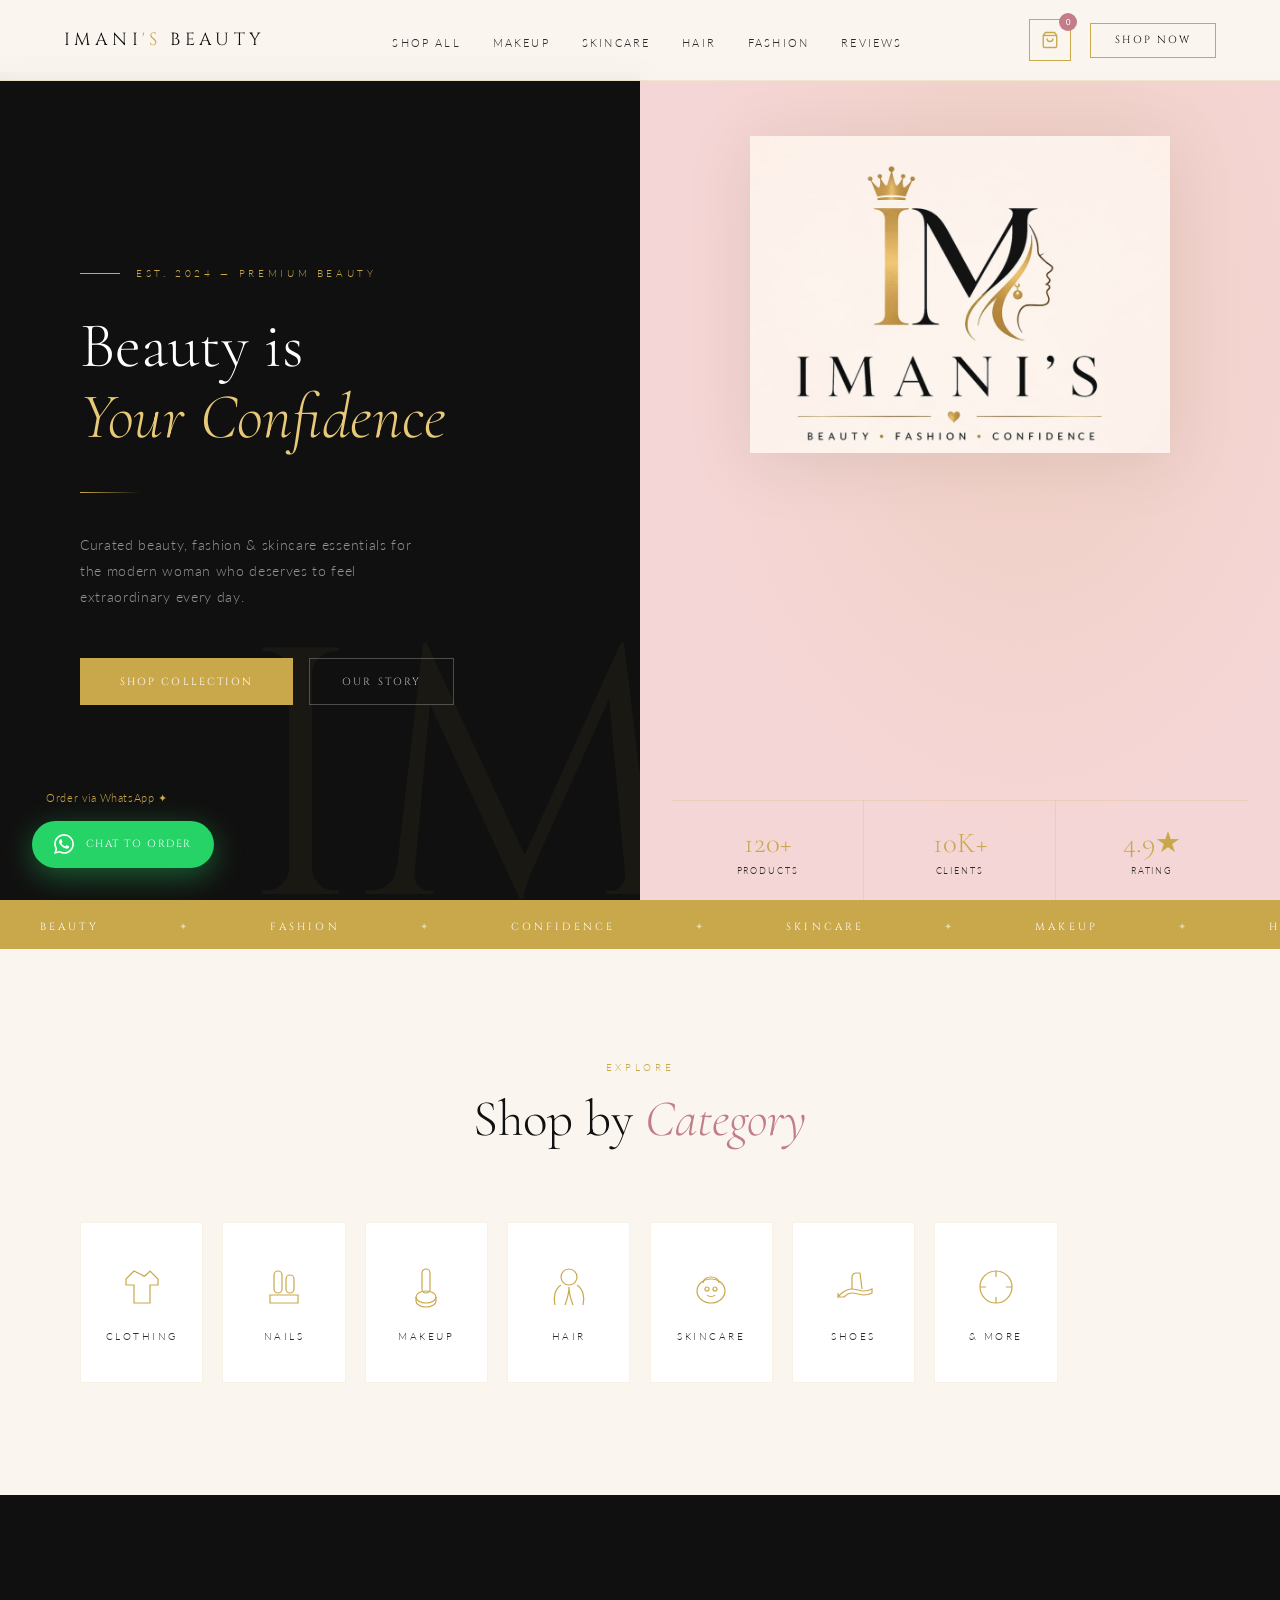
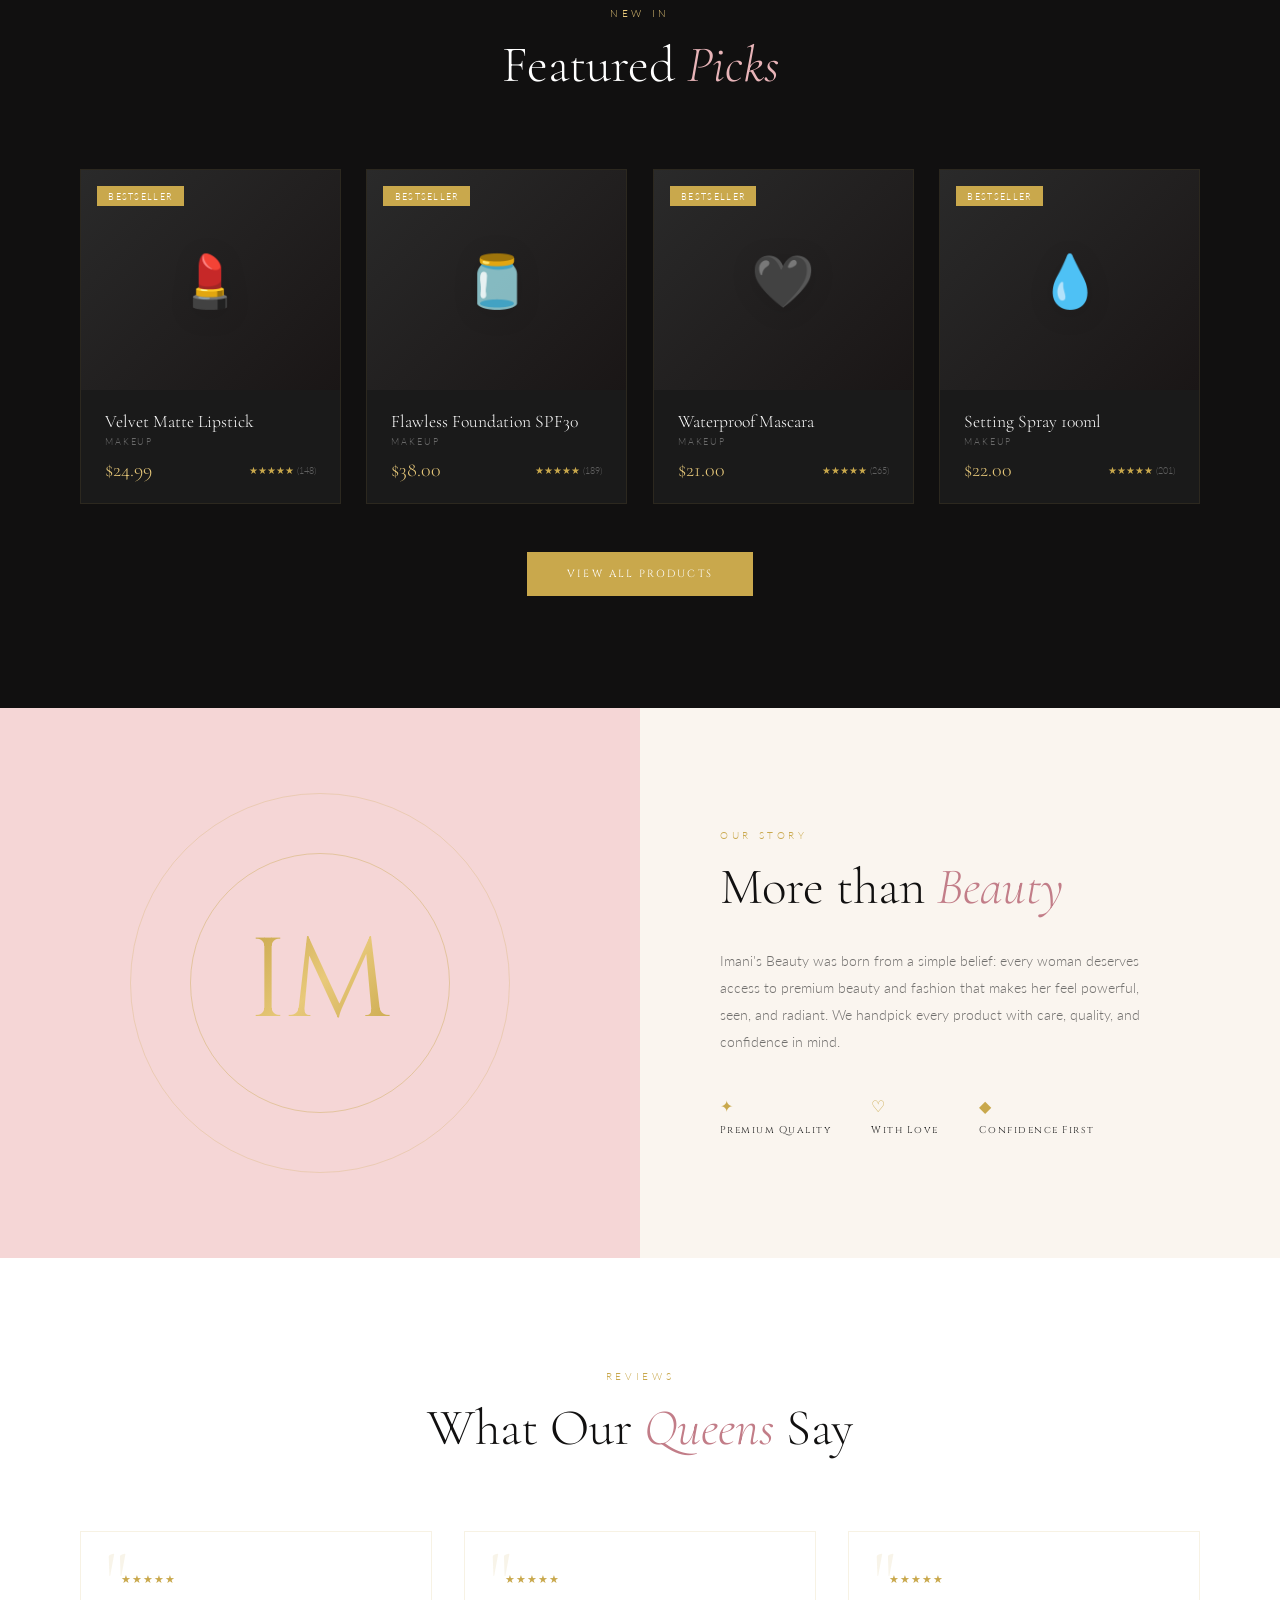
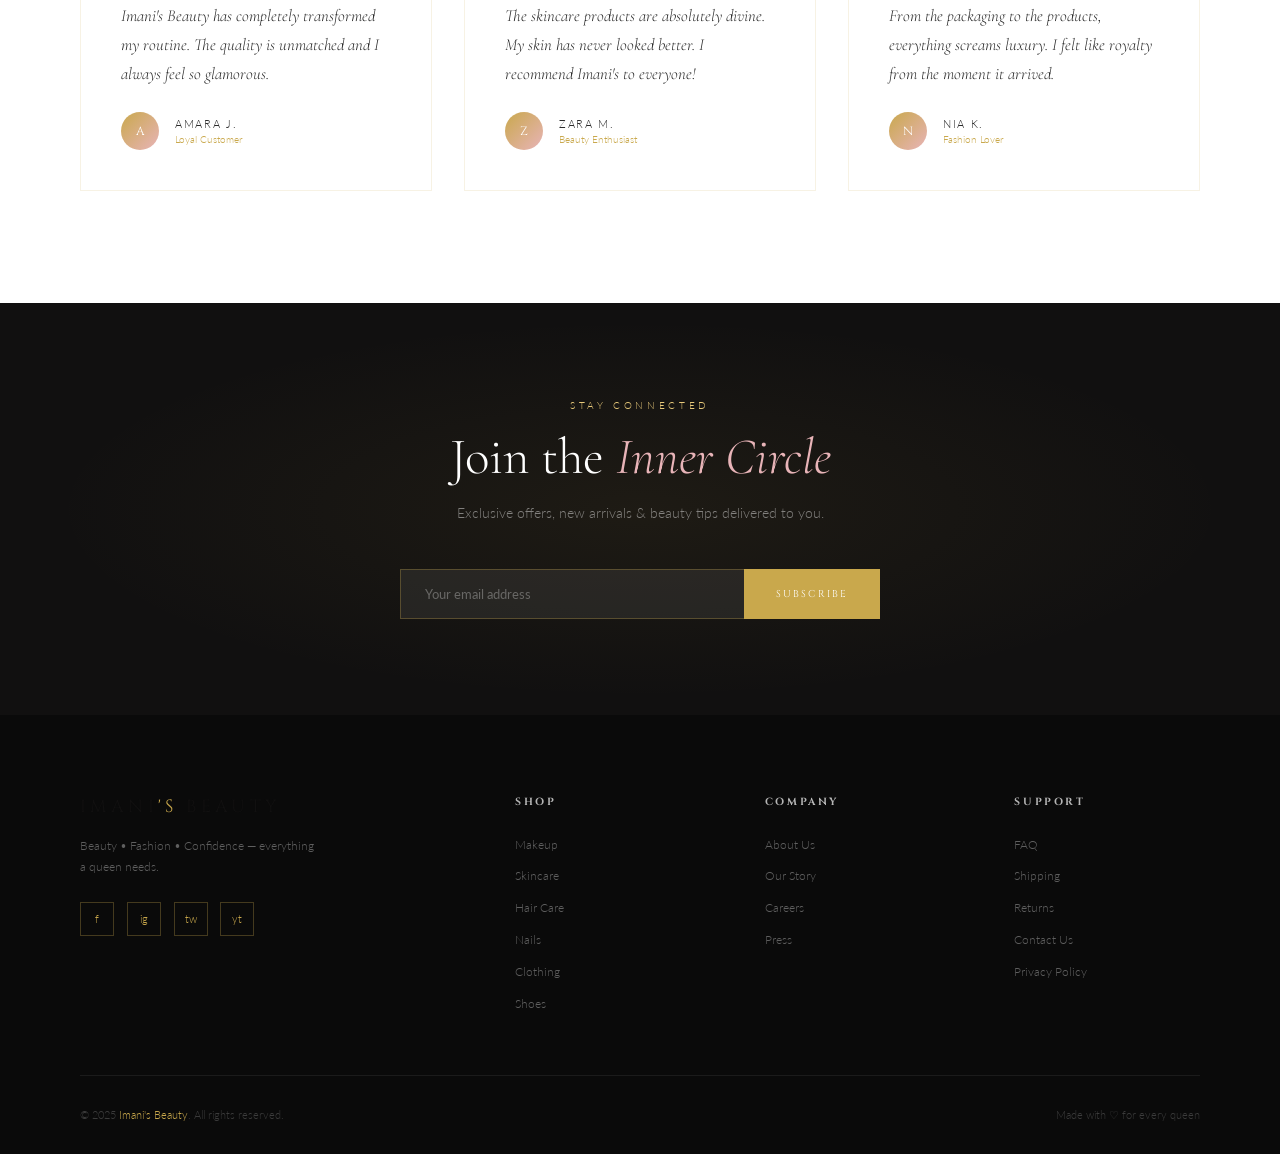
==== commit 79b4507f: "update html and script file" ====
--- a/index.html
+++ b/index.html
@@ -18,7 +18,6 @@
     <li><a onclick="catGo('Skincare')">Skincare</a></li>
     <li><a onclick="catGo('Hair')">Hair</a></li>
     <li><a onclick="catGo('Clothing')">Fashion</a></li>
-    <li><a onclick="catGo('Perfume')">Perfume</a></li>
     <li><a onclick="goPage('home');toReviews()">Reviews</a></li>
   </ul>
   <div class="nav-right">
@@ -45,7 +44,6 @@
       <a onclick="catGo('Clothing');closeMobMenu()">Fashion</a>
       <a onclick="catGo('Nails');closeMobMenu()">Nails</a>
       <a onclick="catGo('Shoes');closeMobMenu()">Shoes</a>
-      <a onclick="catGo('Perfume');closeMobMenu()">Perfume</a>
       <a onclick="goPage('home');toReviews();closeMobMenu()">Reviews</a>
     </nav>
     <button class="mob-shop-btn" onclick="goPage('shop');closeMobMenu()">Shop Now ✦</button>
@@ -131,7 +129,7 @@
   </section>
 
   <div class="marquee-bar"><div class="marquee-track">
-    <span>Beauty</span><span class="md">✦</span><span>Fashion</span><span class="md">✦</span><span>Confidence</span><span class="md">✦</span><span>Skincare</span><span class="md">✦</span><span>Makeup</span><span class="md">✦</span><span>Hair Care</span><span class="md">✦</span><span>Nails</span><span class="md">✦</span><span>Shoes</span><span class="md">✦</span><span>Clothing</span><span class="md">✦</span><span>Perfume</span><span class="md">✦</span>
+    <span>Beauty</span><span class="md">✦</span><span>Fashion</span><span class="md">✦</span><span>Confidence</span><span class="md">✦</span><span>Skincare</span><span class="md">✦</span><span>Makeup</span><span class="md">✦</span><span>Hair Care</span><span class="md">✦</span><span>Nails</span><span class="md">✦</span><span>Shoes</span><span class="md">✦</span><span>Clothing</span><span class="md">✦</span>
     <span>Beauty</span><span class="md">✦</span><span>Fashion</span><span class="md">✦</span><span>Confidence</span><span class="md">✦</span><span>Skincare</span><span class="md">✦</span><span>Makeup</span><span class="md">✦</span><span>Hair Care</span><span class="md">✦</span><span>Nails</span><span class="md">✦</span><span>Shoes</span><span class="md">✦</span><span>Clothing</span><span class="md">✦</span>
   </div></div>
 
@@ -144,16 +142,6 @@
       <div class="cat-card rv d4" onclick="catGo('Hair')"><svg class="cat-icon" viewBox="0 0 48 48"><circle cx="24" cy="14" r="8"/><path d="M16 22c-6 4-8 12-6 20M32 22c6 4 8 12 6 20M20 42c2-6 4-10 4-18M28 42c-2-6-4-10-4-18"/></svg><span class="cat-name">Hair</span></div>
       <div class="cat-card rv" onclick="catGo('Skincare')"><svg class="cat-icon" viewBox="0 0 48 48"><ellipse cx="24" cy="28" rx="14" ry="12"/><path d="M16 20c0-8 16-8 16 0"/><circle cx="20" cy="26" r="2"/><circle cx="28" cy="26" r="2"/><path d="M20 32c1.5 2 6.5 2 8 0"/></svg><span class="cat-name">Skincare</span></div>
       <div class="cat-card rv d1" onclick="catGo('Shoes')"><svg class="cat-icon" viewBox="0 0 48 48"><path d="M8 34c0 0 6-8 14-8 4 0 8 2 12 2s8-2 8-2v4c0 0-4 2-8 2s-8-2-12-2c-4 0-8 4-8 4H8v-4z"/><path d="M22 26V14c0-2 2-4 4-4h4l2 16"/></svg><span class="cat-name">Shoes</span></div>
-      <div class="cat-card rv d2" onclick="catGo('Perfume')">
-        <svg class="cat-icon" viewBox="0 0 48 48" fill="none" stroke="currentColor" stroke-width="1.4" stroke-linecap="round" stroke-linejoin="round">
-          <rect x="19" y="3" width="10" height="7" rx="2"/>
-          <path d="M19 10h10l3 6H16l3-6z"/>
-          <rect x="13" y="16" width="22" height="28" rx="3"/>
-          <line x1="24" y1="23" x2="24" y2="31"/>
-          <line x1="20" y1="27" x2="28" y2="27"/>
-        </svg>
-        <span class="cat-name">Perfume</span>
-      </div>
       <div class="cat-card rv d2" onclick="goPage('shop')"><svg class="cat-icon" viewBox="0 0 48 48"><path d="M24 8c-8.8 0-16 7.2-16 16s7.2 16 16 16 16-7.2 16-16S32.8 8 24 8z"/><path d="M24 8v6M24 34v6M8 24h6M34 24h6"/></svg><span class="cat-name">& More</span></div>
     </div>
   </section>
@@ -162,7 +150,7 @@
   <section style="background:var(--black);padding:7rem 5rem">
     <div class="sec-hd rv"><span class="eyebrow" style="color:var(--gold-light)">New In</span><h2 class="sec-title" style="color:#fff">Featured <em style="color:var(--blush-deep)">Picks</em></h2></div>
     <div class="pgrid pgrid-4" style="margin-top:3rem" id="homeGrid"></div>
-    <div style="text-align:center;margin-top:3rem"><button class="btn-primary" onclick="goPage('shop')">View All 120+ Products</button></div>
+    <div style="text-align:center;margin-top:3rem"><button class="btn-primary" onclick="goPage('shop')">View All Products</button></div>
   </section>
 
   <!-- About -->
@@ -201,8 +189,8 @@
 
   <footer>
     <div class="ft">
-      <div class="fb"><span class="nav-logo" onclick="goPage('home')">IMANI<span style="color:var(--gold)">'S</span> BEAUTY</span><p class="ftag">Beauty • Fashion • Confidence — everything a queen needs.</p><div class="soc"><div class="sl">f</div><div class="sl">ig</div><div class="sl">tw</div><div class="sl">yt</div></div></div>
-      <div class="fc-col"><h4>Shop</h4><ul class="fl2"><li><a onclick="catGo('Makeup')">Makeup</a></li><li><a onclick="catGo('Skincare')">Skincare</a></li><li><a onclick="catGo('Hair')">Hair Care</a></li><li><a onclick="catGo('Nails')">Nails</a></li><li><a onclick="catGo('Clothing')">Clothing</a></li><li><a onclick="catGo('Shoes')">Shoes</a></li><li><a onclick="catGo('Perfume')">Perfume</a></li></ul></div>
+      <div class="fb"><span class="nav-logo" onclick="goPage('home')">IMANI<span style="color:var(--gold)">'S</span> BEAUTY</span><p class="ftag">Beauty • Fashion • Confidence — everything a queen needs.</p><div class="soc"><div class="sl">f</div><a class="sl" href="https://www.instagram.com/imanibeautyt?utm_source=qr" target="_blank" rel="noopener" aria-label="Instagram" style="text-decoration:none">ig</a><div class="sl">tw</div><div class="sl">yt</div></div></div>
+      <div class="fc-col"><h4>Shop</h4><ul class="fl2"><li><a onclick="catGo('Makeup')">Makeup</a></li><li><a onclick="catGo('Skincare')">Skincare</a></li><li><a onclick="catGo('Hair')">Hair Care</a></li><li><a onclick="catGo('Nails')">Nails</a></li><li><a onclick="catGo('Clothing')">Clothing</a></li><li><a onclick="catGo('Shoes')">Shoes</a></li></ul></div>
       <div class="fc-col"><h4>Company</h4><ul class="fl2"><li><a>About Us</a></li><li><a>Our Story</a></li><li><a>Careers</a></li><li><a>Press</a></li></ul></div>
       <div class="fc-col"><h4>Support</h4><ul class="fl2"><li><a>FAQ</a></li><li><a>Shipping</a></li><li><a>Returns</a></li><li><a>Contact Us</a></li><li><a>Privacy Policy</a></li></ul></div>
     </div>
@@ -212,12 +200,12 @@
 
 <!-- ════════ SHOP ════════ -->
 <div id="pg-shop" class="page">
-  <div class="shop-hero"><span class="eyebrow" style="color:var(--gold-light)">Our Collection</span><h1>Shop <em>All Products</em></h1><p>125+ premium essentials across 7 categories</p></div>
+  <div class="shop-hero"><span class="eyebrow" style="color:var(--gold-light)">Our Collection</span><h1>Shop <em>All Products</em></h1><p>120+ premium essentials across 6 categories</p></div>
   <div class="shop-layout">
     <aside class="sidebar">
       <h3>Filter & Refine</h3>
       <div class="fg"><span class="fl">Category</span><ul class="flist" id="catFilters"></ul></div>
-      <div class="fg"><span class="fl">Price Range</span><input type="range" class="price-slider" id="priceSlider" min="0" max="500" value="500" oninput="onPrice(this.value)"><div class="price-disp" id="pDisp">Up to $500.00</div></div>
+      <div class="fg"><span class="fl">Price Range</span><input type="range" class="price-slider" id="priceSlider" min="0" max="200" value="200" oninput="onPrice(this.value)"><div class="price-disp" id="pDisp">Up to $200.00</div></div>
       <div class="fg"><span class="fl">Rating</span><ul class="flist"><li class="fitem"><input type="checkbox" id="r5" onchange="renderShop()"><label for="r5">★★★★★ 5 stars</label></li><li class="fitem"><input type="checkbox" id="r4" onchange="renderShop()"><label for="r4">★★★★☆ 4+ stars</label></li></ul></div>
       <div class="fg"><span class="fl">Badge</span><ul class="flist"><li class="fitem"><input type="checkbox" id="fNew" onchange="renderShop()"><label for="fNew">New Arrivals</label></li><li class="fitem"><input type="checkbox" id="fSale" onchange="renderShop()"><label for="fSale">On Sale</label></li><li class="fitem"><input type="checkbox" id="fBest" onchange="renderShop()"><label for="fBest">Bestsellers</label></li></ul></div>
       <button class="clear-btn" onclick="clearF()">Clear All Filters</button>
@@ -281,4 +269,4 @@
 
 <script src="script.js"></script>
 </body>
-</html>
+</html>
--- a/style.css
+++ b/style.css
@@ -0,0 +1,607 @@
+:root{--gold:#C9A84C;--gold-light:#E8C97A;--gold-pale:#F5E8C7;--blush:#F5D6D6;--blush-deep:#E8B4B8;--cream:#FAF5EF;--black:#111010;--charcoal:#2A2A2A;--rose:#C27D88;}
+*{margin:0;padding:0;box-sizing:border-box;}
+html{scroll-behavior:smooth;}
+body{background:var(--cream);color:var(--charcoal);font-family:'Lato',sans-serif;font-weight:300;overflow-x:hidden;}
+
+/* NAV */
+nav{position:fixed;top:0;left:0;right:0;z-index:200;display:flex;align-items:center;justify-content:space-between;padding:1.2rem 4rem;background:rgba(250,245,239,0.96);backdrop-filter:blur(12px);border-bottom:1px solid rgba(201,168,76,0.2);}
+.nav-logo{font-family:'Cinzel',serif;font-size:1.1rem;letter-spacing:0.25em;color:var(--black);cursor:pointer;}
+.nav-logo span{color:var(--gold);}
+.nav-links{display:flex;gap:2rem;list-style:none;}
+.nav-links a{font-size:0.68rem;letter-spacing:0.2em;text-transform:uppercase;color:var(--charcoal);text-decoration:none;position:relative;padding-bottom:2px;transition:color 0.3s;cursor:pointer;}
+.nav-links a::after{content:'';position:absolute;bottom:0;left:0;width:0;height:1px;background:var(--gold);transition:width 0.3s;}
+.nav-links a:hover{color:var(--gold);}
+.nav-links a:hover::after{width:100%;}
+.nav-right{display:flex;align-items:center;gap:1.2rem;}
+.cart-btn{position:relative;background:none;border:1px solid var(--gold);width:42px;height:42px;display:flex;align-items:center;justify-content:center;cursor:pointer;transition:all 0.3s;}
+.cart-btn:hover{background:var(--gold);}
+.cart-btn:hover svg{stroke:#fff;}
+.cart-btn svg{width:18px;height:18px;stroke:var(--gold);fill:none;stroke-width:1.8;transition:stroke 0.3s;}
+.cart-count{position:absolute;top:-7px;right:-7px;background:var(--rose);color:#fff;width:18px;height:18px;border-radius:50%;font-size:0.55rem;display:flex;align-items:center;justify-content:center;}
+.nav-cta{font-family:'Cinzel',serif;font-size:0.65rem;letter-spacing:0.2em;text-transform:uppercase;color:var(--black);background:transparent;border:1px solid var(--gold);padding:0.6rem 1.5rem;cursor:pointer;transition:all 0.3s;}
+.nav-cta:hover{background:var(--gold);color:#fff;}
+
+/* PAGES */
+.page{display:none;padding-top:72px;min-height:100vh;}
+.page.active{display:block;}
+
+/* HERO */
+.hero{min-height:calc(100vh - 72px);display:grid;grid-template-columns:1fr 1fr;}
+.hero-left{background:var(--black);display:flex;flex-direction:column;justify-content:center;align-items:flex-start;padding:6rem 5rem;position:relative;overflow:hidden;}
+.hero-left::before{content:'IM';position:absolute;bottom:-4rem;right:-3rem;font-family:'Cinzel',serif;font-size:22rem;color:rgba(201,168,76,0.05);line-height:1;pointer-events:none;}
+.hero-tag{font-size:0.65rem;letter-spacing:0.35em;text-transform:uppercase;color:var(--gold);margin-bottom:2rem;display:flex;align-items:center;gap:1rem;animation:fadeUp 0.8s ease both;}
+.hero-tag::before{content:'';width:40px;height:1px;background:var(--gold);}
+.hero-title{font-family:'Cormorant Garamond',serif;font-size:clamp(3rem,5vw,5rem);font-weight:300;line-height:1.1;color:#fff;animation:fadeUp 0.8s 0.15s ease both;}
+.hero-title em{font-style:italic;color:var(--gold-light);display:block;}
+.hero-divider{width:60px;height:1px;background:linear-gradient(90deg,var(--gold),transparent);margin:2.5rem 0;animation:fadeUp 0.8s 0.3s ease both;}
+.hero-sub{font-size:0.85rem;line-height:1.9;color:rgba(255,255,255,0.55);max-width:340px;letter-spacing:0.05em;animation:fadeUp 0.8s 0.45s ease both;}
+.hero-btns{display:flex;gap:1rem;margin-top:3rem;animation:fadeUp 0.8s 0.6s ease both;}
+.btn-primary{background:var(--gold);color:#fff;border:none;padding:0.95rem 2.5rem;font-family:'Cinzel',serif;font-size:0.65rem;letter-spacing:0.2em;text-transform:uppercase;cursor:pointer;display:inline-block;transition:all 0.3s;}
+.btn-primary:hover{background:var(--gold-light);color:var(--black);}
+.btn-ghost{background:transparent;color:rgba(255,255,255,0.7);border:1px solid rgba(255,255,255,0.25);padding:0.95rem 2rem;font-family:'Cinzel',serif;font-size:0.65rem;letter-spacing:0.2em;text-transform:uppercase;cursor:pointer;display:inline-block;transition:all 0.3s;}
+.btn-ghost:hover{border-color:var(--gold);color:var(--gold);}
+.hero-right{background:var(--blush);display:flex;flex-direction:column;justify-content:flex-end;align-items:center;position:relative;overflow:hidden;}
+.hero-right::before{content:'';position:absolute;inset:0;background:radial-gradient(ellipse at 60% 30%,rgba(201,168,76,0.15) 0%,transparent 65%);}
+.hero-inner{width:100%;height:100%;display:flex;align-items:center;justify-content:center;flex-direction:column;gap:0;position:relative;z-index:1;padding:3rem 2rem 0;}
+.hero-logo-img{width:85%;max-width:420px;object-fit:contain;animation:fadeDown 1s 0.2s ease both;filter:drop-shadow(0 8px 32px rgba(0,0,0,0.08));margin-top:1rem;}
+.hero-stats{display:grid;grid-template-columns:repeat(3,1fr);width:100%;border-top:1px solid rgba(201,168,76,0.2);margin-top:auto;animation:fadeUp 1s 0.8s ease both;}
+.stat{padding:1.5rem 1rem;text-align:center;border-right:1px solid rgba(201,168,76,0.2);}
+.stat:last-child{border-right:none;}
+.stat-num{font-family:'Cormorant Garamond',serif;font-size:1.8rem;font-weight:300;color:var(--gold);display:block;}
+.stat-label{font-size:0.58rem;letter-spacing:0.2em;text-transform:uppercase;color:var(--charcoal);margin-top:0.3rem;display:block;}
+
+/* MARQUEE */
+.marquee-bar{background:var(--gold);padding:0.9rem 0;overflow:hidden;white-space:nowrap;}
+.marquee-track{display:inline-block;animation:marquee 25s linear infinite;font-family:'Cinzel',serif;font-size:0.65rem;letter-spacing:0.3em;text-transform:uppercase;color:#fff;}
+.marquee-track span{margin:0 2.5rem;}
+.md{color:rgba(255,255,255,0.5);}
+
+/* SECTIONS */
+.sec{padding:7rem 5rem;}
+.sec-hd{text-align:center;margin-bottom:4.5rem;}
+.eyebrow{font-size:0.65rem;letter-spacing:0.35em;text-transform:uppercase;color:var(--gold);display:block;margin-bottom:1rem;}
+.sec-title{font-family:'Cormorant Garamond',serif;font-size:clamp(2.2rem,4vw,3.2rem);font-weight:300;color:var(--black);line-height:1.2;}
+.sec-title em{font-style:italic;color:var(--rose);}
+
+/* CATEGORIES */
+.cat-grid{display:grid;grid-template-columns:repeat(8,1fr);gap:1.2rem;}
+.cat-card{display:flex;flex-direction:column;align-items:center;gap:1.2rem;padding:2.5rem 1rem;background:#fff;border:1px solid rgba(201,168,76,0.15);cursor:pointer;transition:all 0.35s;position:relative;overflow:hidden;}
+.cat-card::after{content:'';position:absolute;bottom:0;left:0;right:0;height:2px;background:var(--gold);transform:scaleX(0);transition:transform 0.35s;}
+.cat-card:hover{transform:translateY(-6px);box-shadow:0 20px 50px rgba(0,0,0,0.08);}
+.cat-card:hover::after{transform:scaleX(1);}
+.cat-icon{width:48px;height:48px;stroke:var(--gold);fill:none;stroke-width:1.2;}
+.cat-name{font-size:0.62rem;letter-spacing:0.25em;text-transform:uppercase;color:var(--charcoal);}
+
+/* PRODUCT CARD */
+.pgrid{display:grid;grid-template-columns:repeat(3,1fr);gap:1.6rem;}
+.pgrid-4{grid-template-columns:repeat(4,1fr);}
+.pcard{background:#fff;cursor:pointer;transition:transform 0.3s,box-shadow 0.3s;position:relative;overflow:hidden;border:1px solid rgba(201,168,76,0.08);}
+.pcard:hover{transform:translateY(-5px);box-shadow:0 25px 60px rgba(0,0,0,0.1);}
+.pbadge{position:absolute;top:1rem;left:1rem;z-index:2;background:var(--gold);color:#fff;font-size:0.55rem;letter-spacing:0.15em;text-transform:uppercase;padding:0.3rem 0.7rem;}
+.pbadge.sale{background:var(--rose);}
+.pbadge.new{background:var(--black);}
+/* colour-coded category backgrounds */
+.pimg{height:220px;display:flex;align-items:center;justify-content:center;position:relative;overflow:hidden;}
+.pimg.c-makeup{background:linear-gradient(135deg,#fce4ec,#f8bbd0);}
+.pimg.c-skincare{background:linear-gradient(135deg,#e8f5e9,#c8e6c9);}
+.pimg.c-hair{background:linear-gradient(135deg,#fff8e1,#ffecb3);}
+.pimg.c-nails{background:linear-gradient(135deg,#fce4ec,#e1bee7);}
+.pimg.c-clothing{background:linear-gradient(135deg,#e3f2fd,#bbdefb);}
+.pimg.c-shoes{background:linear-gradient(135deg,#fafafa,#f5e8c7);}
+.pimg-emoji{font-size:3.2rem;filter:drop-shadow(0 4px 12px rgba(0,0,0,0.12));transition:transform 0.3s;}
+.pcard:hover .pimg-emoji{transform:scale(1.12);}
+.poverlay{position:absolute;inset:0;background:rgba(201,168,76,0.9);display:flex;flex-direction:column;align-items:center;justify-content:center;gap:0.8rem;opacity:0;transition:opacity 0.3s;}
+.pcard:hover .poverlay{opacity:1;}
+.oadd{font-family:'Cinzel',serif;font-size:0.62rem;letter-spacing:0.2em;text-transform:uppercase;color:#fff;border:1px solid rgba(255,255,255,0.7);padding:0.7rem 1.8rem;background:transparent;cursor:pointer;transition:all 0.2s;}
+.oadd:hover{background:#fff;color:var(--gold);}
+.oview{font-size:0.65rem;color:rgba(255,255,255,0.8);text-decoration:underline;cursor:pointer;background:none;border:none;font-family:'Lato',sans-serif;letter-spacing:0.05em;}
+.pinfo{padding:1.3rem 1.5rem;}
+.pname{font-family:'Cormorant Garamond',serif;font-size:1.1rem;font-weight:300;color:var(--black);margin-bottom:0.25rem;}
+.pcat{font-size:0.58rem;letter-spacing:0.2em;text-transform:uppercase;color:rgba(42,42,42,0.4);margin-bottom:0.7rem;}
+.pfoot{display:flex;align-items:center;justify-content:space-between;}
+.pprice{font-family:'Cormorant Garamond',serif;font-size:1.25rem;color:var(--gold);}
+.pstars{font-size:0.62rem;color:var(--gold);}
+
+
+/* PERFUME CATEGORY */
+.pimg.c-perfume{background:linear-gradient(135deg,#fdf8f2,#f7e8d6);}
+.dimg.c-perfume{background:linear-gradient(135deg,#fdf8f2,#f7e8d6);}
+.ci-img.c-perfume{background:linear-gradient(135deg,#fdf8f2,#f7e8d6);}
+
+/* Product image (photo-based) */
+.pimg-photo{width:78%;height:78%;object-fit:contain;filter:drop-shadow(0 6px 18px rgba(0,0,0,0.13));transition:transform 0.35s;}
+.pcard:hover .pimg-photo{transform:scale(1.07);}
+
+/* Perfume sub-info in card */
+.pcard-brand{font-size:0.56rem;letter-spacing:0.22em;text-transform:uppercase;color:var(--gold);margin-bottom:0.1rem;}
+.pcard-notes{font-size:0.58rem;color:rgba(42,42,42,0.42);letter-spacing:0.03em;margin-bottom:0.3rem;white-space:nowrap;overflow:hidden;text-overflow:ellipsis;}
+
+/* Perfume detail page extras */
+.dperf-brand{font-size:0.62rem;letter-spacing:0.25em;text-transform:uppercase;color:var(--gold);margin-bottom:0.2rem;}
+.dperf-notes{font-size:0.72rem;color:rgba(42,42,42,0.5);letter-spacing:0.05em;margin-top:0.8rem;font-style:italic;}
+
+/* SHOP PAGE */
+.shop-hero{background:var(--black);padding:4rem 5rem 3rem;text-align:center;}
+.shop-hero h1{font-family:'Cormorant Garamond',serif;font-size:3rem;font-weight:300;color:#fff;}
+.shop-hero h1 em{font-style:italic;color:var(--gold-light);}
+.shop-hero p{font-size:0.8rem;color:rgba(255,255,255,0.45);letter-spacing:0.1em;margin-top:0.8rem;}
+.shop-layout{display:grid;grid-template-columns:270px 1fr;}
+.sidebar{background:#fff;border-right:1px solid rgba(201,168,76,0.12);padding:2.5rem 2rem;position:sticky;top:72px;height:calc(100vh - 72px);overflow-y:auto;}
+.sidebar h3{font-family:'Cinzel',serif;font-size:0.65rem;letter-spacing:0.25em;text-transform:uppercase;color:var(--charcoal);margin-bottom:1.2rem;padding-bottom:0.8rem;border-bottom:1px solid rgba(201,168,76,0.2);}
+.fg{margin-bottom:2.5rem;}
+.fl{font-size:0.62rem;letter-spacing:0.2em;text-transform:uppercase;color:rgba(42,42,42,0.5);margin-bottom:1rem;display:block;}
+.flist{list-style:none;display:flex;flex-direction:column;gap:0.4rem;}
+.fitem{display:flex;align-items:center;gap:0.7rem;cursor:pointer;padding:0.35rem 0;}
+.fitem input{accent-color:var(--gold);width:14px;height:14px;cursor:pointer;}
+.fitem label{font-size:0.75rem;color:var(--charcoal);cursor:pointer;flex:1;}
+.fitem .fc{font-size:0.6rem;color:rgba(42,42,42,0.4);}
+.price-slider{width:100%;accent-color:var(--gold);}
+.price-disp{font-size:0.75rem;color:var(--gold);letter-spacing:0.05em;margin-top:0.5rem;}
+.clear-btn{width:100%;padding:0.7rem;background:none;border:1px solid rgba(201,168,76,0.3);font-family:'Cinzel',serif;font-size:0.6rem;letter-spacing:0.15em;text-transform:uppercase;color:var(--gold);cursor:pointer;transition:all 0.3s;margin-top:0.5rem;}
+.clear-btn:hover{background:var(--gold);color:#fff;}
+.products-area{padding:2.5rem 3rem;background:var(--cream);}
+.toolbar{display:flex;align-items:center;justify-content:space-between;margin-bottom:2rem;padding-bottom:1.5rem;border-bottom:1px solid rgba(201,168,76,0.15);}
+.rcount{font-size:0.75rem;color:rgba(42,42,42,0.55);}
+.rcount strong{color:var(--charcoal);font-weight:400;}
+.sort-sel{background:#fff;border:1px solid rgba(201,168,76,0.25);color:var(--charcoal);padding:0.5rem 1rem;font-family:'Lato',sans-serif;font-size:0.72rem;cursor:pointer;outline:none;}
+.no-res{text-align:center;padding:5rem 2rem;}
+.no-res p{font-family:'Cormorant Garamond',serif;font-size:1.5rem;font-weight:300;color:rgba(42,42,42,0.4);}
+
+/* PAGINATION */
+.pagination{display:flex;align-items:center;justify-content:center;gap:0.5rem;margin-top:3rem;padding-top:2rem;border-top:1px solid rgba(201,168,76,0.15);}
+.pg-btn{width:36px;height:36px;display:flex;align-items:center;justify-content:center;border:1px solid rgba(201,168,76,0.25);background:#fff;font-family:'Cinzel',serif;font-size:0.65rem;cursor:pointer;transition:all 0.2s;color:var(--charcoal);}
+.pg-btn:hover,.pg-btn.active{background:var(--gold);color:#fff;border-color:var(--gold);}
+.pg-btn.arrow{font-size:0.9rem;color:var(--gold);}
+
+/* DETAIL PAGE */
+.detail-wrap{padding:4rem 5rem;}
+.breadcrumb{font-size:0.65rem;letter-spacing:0.15em;text-transform:uppercase;color:rgba(42,42,42,0.45);margin-bottom:3rem;display:flex;align-items:center;gap:0.8rem;}
+.breadcrumb s{color:var(--gold);cursor:pointer;text-decoration:none;}
+.breadcrumb s:hover{text-decoration:underline;}
+.dgrid{display:grid;grid-template-columns:1fr 1fr;gap:6rem;align-items:start;}
+.dimg{height:500px;display:flex;align-items:center;justify-content:center;position:relative;font-size:8rem;}
+.dimg.c-makeup{background:linear-gradient(135deg,#fce4ec,#f8bbd0);}
+.dimg.c-skincare{background:linear-gradient(135deg,#e8f5e9,#c8e6c9);}
+.dimg.c-hair{background:linear-gradient(135deg,#fff8e1,#ffecb3);}
+.dimg.c-nails{background:linear-gradient(135deg,#fce4ec,#e1bee7);}
+.dimg.c-clothing{background:linear-gradient(135deg,#e3f2fd,#bbdefb);}
+.dimg.c-shoes{background:linear-gradient(135deg,#fafafa,#f5e8c7);}
+.dbadge{position:absolute;top:1.5rem;left:1.5rem;background:var(--gold);color:#fff;font-size:0.6rem;letter-spacing:0.15em;text-transform:uppercase;padding:0.4rem 0.9rem;}
+.dbadge.sale{background:var(--rose);}
+.dcat{font-size:0.62rem;letter-spacing:0.3em;text-transform:uppercase;color:var(--gold);margin-bottom:1rem;}
+.dname{font-family:'Cormorant Garamond',serif;font-size:clamp(2rem,3.5vw,2.8rem);font-weight:300;color:var(--black);line-height:1.2;margin-bottom:1rem;}
+.dstars{color:var(--gold);font-size:0.8rem;margin-bottom:1.5rem;display:flex;align-items:center;gap:0.5rem;}
+.dstars span{font-size:0.7rem;color:rgba(42,42,42,0.5);}
+.dprice{font-family:'Cormorant Garamond',serif;font-size:2.2rem;color:var(--gold);margin-bottom:2rem;}
+.ddiv{height:1px;background:rgba(201,168,76,0.2);margin:1.5rem 0;}
+.ddesc{font-size:0.85rem;line-height:2;color:rgba(42,42,42,0.65);margin-bottom:2rem;}
+.qrow{display:flex;align-items:center;gap:1.5rem;margin-bottom:1.5rem;}
+.qlbl{font-size:0.65rem;letter-spacing:0.2em;text-transform:uppercase;color:rgba(42,42,42,0.55);}
+.qctrl{display:flex;align-items:center;border:1px solid rgba(201,168,76,0.3);}
+.qbtn{width:38px;height:38px;background:none;border:none;font-size:1.1rem;color:var(--gold);cursor:pointer;transition:background 0.2s;}
+.qbtn:hover{background:var(--gold-pale);}
+.qnum{width:40px;text-align:center;font-family:'Cormorant Garamond',serif;font-size:1.1rem;color:var(--charcoal);}
+.atc-btn{width:100%;padding:1.1rem;background:var(--black);color:#fff;border:none;font-family:'Cinzel',serif;font-size:0.7rem;letter-spacing:0.25em;text-transform:uppercase;cursor:pointer;transition:all 0.3s;margin-bottom:1rem;}
+.atc-btn:hover{background:var(--gold);}
+.wl-btn{width:100%;padding:1rem;background:transparent;color:var(--charcoal);border:1px solid rgba(201,168,76,0.3);font-family:'Cinzel',serif;font-size:0.65rem;letter-spacing:0.2em;text-transform:uppercase;cursor:pointer;transition:all 0.3s;}
+.wl-btn:hover{border-color:var(--rose);color:var(--rose);}
+.dfeats{margin-top:2rem;display:flex;flex-direction:column;gap:0.7rem;}
+.dfeat{display:flex;align-items:center;gap:0.7rem;font-size:0.75rem;color:rgba(42,42,42,0.6);}
+.dfeat::before{content:'✦';color:var(--gold);font-size:0.5rem;}
+
+/* RELATED */
+.related{padding:4rem 5rem;background:#fff;border-top:1px solid rgba(201,168,76,0.1);}
+.related h3{font-family:'Cormorant Garamond',serif;font-size:1.8rem;font-weight:300;color:var(--black);margin-bottom:2rem;}
+
+/* CART PAGE */
+.cart-wrap{padding:4rem 5rem;}
+.cart-wrap h1{font-family:'Cormorant Garamond',serif;font-size:2.5rem;font-weight:300;color:var(--black);margin-bottom:0.5rem;}
+.cart-layout{display:grid;grid-template-columns:1fr 360px;gap:4rem;margin-top:3rem;align-items:start;}
+.cart-list{display:flex;flex-direction:column;}
+.ci{display:grid;grid-template-columns:100px 1fr auto;gap:2rem;align-items:center;padding:1.8rem 0;border-bottom:1px solid rgba(201,168,76,0.12);}
+.ci-img{width:100px;height:100px;display:flex;align-items:center;justify-content:center;flex-shrink:0;font-size:2.5rem;border-radius:4px;}
+.ci-img.c-makeup{background:linear-gradient(135deg,#fce4ec,#f8bbd0);}
+.ci-img.c-skincare{background:linear-gradient(135deg,#e8f5e9,#c8e6c9);}
+.ci-img.c-hair{background:linear-gradient(135deg,#fff8e1,#ffecb3);}
+.ci-img.c-nails{background:linear-gradient(135deg,#fce4ec,#e1bee7);}
+.ci-img.c-clothing{background:linear-gradient(135deg,#e3f2fd,#bbdefb);}
+.ci-img.c-shoes{background:linear-gradient(135deg,#fafafa,#f5e8c7);}
+.ci-name{font-family:'Cormorant Garamond',serif;font-size:1.2rem;font-weight:300;color:var(--black);margin-bottom:0.3rem;}
+.ci-cat{font-size:0.6rem;letter-spacing:0.2em;text-transform:uppercase;color:rgba(42,42,42,0.4);margin-bottom:0.8rem;}
+.ci-price{font-family:'Cormorant Garamond',serif;font-size:1.1rem;color:var(--gold);}
+.ci-right{display:flex;flex-direction:column;align-items:flex-end;gap:1rem;}
+.ci-total{font-family:'Cormorant Garamond',serif;font-size:1.3rem;color:var(--black);}
+.rm-btn{background:none;border:none;font-size:0.65rem;letter-spacing:0.15em;text-transform:uppercase;color:rgba(42,42,42,0.35);cursor:pointer;transition:color 0.3s;}
+.rm-btn:hover{color:var(--rose);}
+.empty-cart{text-align:center;padding:6rem 2rem;}
+.empty-cart p{font-family:'Cormorant Garamond',serif;font-size:1.6rem;font-weight:300;color:rgba(42,42,42,0.35);margin-bottom:2rem;}
+.os{background:#fff;border:1px solid rgba(201,168,76,0.15);padding:2.5rem;position:sticky;top:90px;}
+.os h3{font-family:'Cinzel',serif;font-size:0.7rem;letter-spacing:0.25em;text-transform:uppercase;color:var(--charcoal);margin-bottom:2rem;padding-bottom:1rem;border-bottom:1px solid rgba(201,168,76,0.15);}
+.os-row{display:flex;justify-content:space-between;align-items:center;margin-bottom:1rem;}
+.os-lbl{font-size:0.78rem;color:rgba(42,42,42,0.6);}
+.os-val{font-size:0.85rem;color:var(--charcoal);}
+.os-div{height:1px;background:rgba(201,168,76,0.15);margin:1.5rem 0;}
+.os-total .os-lbl{font-family:'Cinzel',serif;font-size:0.7rem;letter-spacing:0.15em;text-transform:uppercase;}
+.os-total .os-val{font-family:'Cormorant Garamond',serif;font-size:1.6rem;color:var(--gold);}
+.co-btn{width:100%;padding:1.1rem;background:var(--gold);color:#fff;border:none;font-family:'Cinzel',serif;font-size:0.68rem;letter-spacing:0.25em;text-transform:uppercase;cursor:pointer;transition:all 0.3s;margin-top:2rem;}
+.co-btn:hover{background:var(--black);}
+.promo-row{display:flex;gap:0.5rem;margin-bottom:1.5rem;}
+.promo-in{flex:1;background:var(--cream);border:1px solid rgba(201,168,76,0.25);padding:0.6rem 0.8rem;font-family:'Lato',sans-serif;font-size:0.72rem;outline:none;color:var(--charcoal);}
+.promo-btn{background:none;border:1px solid var(--gold);color:var(--gold);padding:0.6rem 1rem;font-family:'Cinzel',serif;font-size:0.58rem;letter-spacing:0.1em;text-transform:uppercase;cursor:pointer;transition:all 0.3s;}
+.promo-btn:hover{background:var(--gold);color:#fff;}
+
+/* TESTIMONIALS */
+.tgrid{display:grid;grid-template-columns:repeat(3,1fr);gap:2rem;margin-top:4rem;}
+.tc{padding:2.5rem;border:1px solid rgba(201,168,76,0.15);position:relative;}
+.tc::before{content:'"';font-family:'Cormorant Garamond',serif;font-size:5rem;color:rgba(201,168,76,0.12);position:absolute;top:0.5rem;left:1.5rem;line-height:1;}
+.tc-txt{font-family:'Cormorant Garamond',serif;font-size:1.05rem;font-style:italic;line-height:1.7;color:var(--charcoal);margin-bottom:1.5rem;}
+.tc-auth{display:flex;align-items:center;gap:1rem;}
+.tc-av{width:38px;height:38px;border-radius:50%;background:linear-gradient(135deg,var(--gold),var(--blush-deep));display:flex;align-items:center;justify-content:center;font-family:'Cinzel',serif;font-size:0.75rem;color:#fff;}
+.tc-name{font-size:0.7rem;letter-spacing:0.15em;text-transform:uppercase;color:var(--charcoal);}
+.tc-role{font-size:0.65rem;color:var(--gold);margin-top:0.15rem;}
+.stars{color:var(--gold);font-size:0.7rem;letter-spacing:0.1em;margin-bottom:1rem;}
+
+/* NEWSLETTER */
+.nl{background:var(--black);padding:6rem 5rem;text-align:center;position:relative;overflow:hidden;}
+.nl::before{content:'';position:absolute;inset:0;background:radial-gradient(ellipse at center,rgba(201,168,76,0.07) 0%,transparent 65%);}
+.nl .sec-title{color:#fff;}
+.nl-sub{font-size:0.85rem;color:rgba(255,255,255,0.45);margin-top:1rem;}
+.nl-form{display:flex;max-width:480px;margin:3rem auto 0;position:relative;z-index:1;}
+.nl-in{flex:1;background:rgba(255,255,255,0.07);border:1px solid rgba(201,168,76,0.3);border-right:none;color:#fff;padding:1rem 1.5rem;font-family:'Lato',sans-serif;font-size:0.8rem;outline:none;}
+.nl-in::placeholder{color:rgba(255,255,255,0.3);}
+.nl-btn{background:var(--gold);color:#fff;border:none;padding:1rem 2rem;font-family:'Cinzel',serif;font-size:0.62rem;letter-spacing:0.2em;text-transform:uppercase;cursor:pointer;transition:background 0.3s;}
+.nl-btn:hover{background:var(--gold-light);}
+
+/* FOOTER */
+footer{background:#0a0a0a;padding:5rem 5rem 2rem;}
+.ft{display:grid;grid-template-columns:2fr 1fr 1fr 1fr;gap:4rem;padding-bottom:4rem;border-bottom:1px solid rgba(255,255,255,0.07);}
+.fb .nav-logo{display:block;margin-bottom:1rem;}
+.ftag{font-size:0.75rem;color:rgba(255,255,255,0.35);line-height:1.8;max-width:240px;margin-bottom:1.5rem;}
+.soc{display:flex;gap:0.8rem;}
+.sl{width:34px;height:34px;border:1px solid rgba(201,168,76,0.3);display:flex;align-items:center;justify-content:center;color:var(--gold);font-size:0.7rem;transition:all 0.3s;cursor:pointer;}
+.sl:hover{background:var(--gold);color:#fff;border-color:var(--gold);}
+.fc-col h4{font-family:'Cinzel',serif;font-size:0.65rem;letter-spacing:0.25em;color:rgba(255,255,255,0.7);text-transform:uppercase;margin-bottom:1.5rem;}
+.fl2{list-style:none;display:flex;flex-direction:column;gap:0.8rem;}
+.fl2 a{font-size:0.75rem;color:rgba(255,255,255,0.35);text-decoration:none;transition:color 0.3s;cursor:pointer;}
+.fl2 a:hover{color:var(--gold);}
+.fb2{display:flex;align-items:center;justify-content:space-between;padding-top:2rem;}
+.fcopy{font-size:0.68rem;color:rgba(255,255,255,0.2);}
+.fcopy span{color:var(--gold);}
+
+/* TOAST */
+.toast{position:fixed;bottom:2rem;right:2rem;z-index:500;background:var(--black);color:#fff;padding:1rem 1.8rem;display:flex;align-items:center;gap:1rem;transform:translateY(120%);opacity:0;transition:all 0.4s cubic-bezier(0.34,1.56,0.64,1);min-width:280px;border-left:3px solid var(--gold);}
+.toast.show{transform:translateY(0);opacity:1;}
+.ti{color:var(--gold);}
+.tm{font-size:0.78rem;letter-spacing:0.05em;}
+
+/* ANIMATIONS */
+@keyframes fadeUp{from{opacity:0;transform:translateY(24px)}to{opacity:1;transform:translateY(0)}}
+@keyframes fadeDown{from{opacity:0;transform:translateY(-24px)}to{opacity:1;transform:translateY(0)}}
+@keyframes marquee{from{transform:translateX(0)}to{transform:translateX(-50%)}}
+.rv{opacity:0;transform:translateY(28px);transition:opacity 0.7s ease,transform 0.7s ease;}
+.rv.vis{opacity:1;transform:translateY(0);}
+.d1{transition-delay:.1s}.d2{transition-delay:.2s}.d3{transition-delay:.3s}.d4{transition-delay:.4s}
+
+/* WHATSAPP FLOAT BUTTON */
+.wa-float{position:fixed;bottom:2rem;left:2rem;z-index:400;display:flex;flex-direction:column;align-items:flex-start;gap:0.6rem;}
+.wa-bubble{background:#25D366;color:#fff;border:none;border-radius:50px;padding:0.85rem 1.4rem;display:flex;align-items:center;gap:0.7rem;cursor:pointer;box-shadow:0 8px 30px rgba(37,211,102,0.4);font-family:'Cinzel',serif;font-size:0.65rem;letter-spacing:0.15em;text-transform:uppercase;transition:all 0.3s;text-decoration:none;}
+.wa-bubble:hover{background:#20b858;transform:translateY(-3px);box-shadow:0 12px 40px rgba(37,211,102,0.5);}
+.wa-bubble svg{width:20px;height:20px;fill:#fff;flex-shrink:0;}
+.wa-label{background:var(--black);color:var(--gold);font-family:'Lato',sans-serif;font-size:0.68rem;letter-spacing:0.05em;padding:0.4rem 0.9rem;border-radius:4px;white-space:nowrap;animation:waPulse 2s ease-in-out infinite;}
+@keyframes waPulse{0%,100%{opacity:1}50%{opacity:0.6}}
+
+/* WHATSAPP ORDER MODAL */
+.wa-modal-bg{position:fixed;inset:0;background:rgba(0,0,0,0.6);z-index:600;display:flex;align-items:center;justify-content:center;opacity:0;pointer-events:none;transition:opacity 0.3s;padding:1rem;}
+.wa-modal-bg.open{opacity:1;pointer-events:all;}
+.wa-modal{background:#fff;max-width:520px;width:100%;border-top:4px solid #25D366;position:relative;animation:fadeUp 0.4s ease both;}
+.wa-modal-head{background:var(--black);padding:2rem;display:flex;align-items:center;gap:1rem;}
+.wa-modal-head svg{width:32px;height:32px;fill:#25D366;flex-shrink:0;}
+.wa-modal-title{font-family:'Cinzel',serif;font-size:0.9rem;letter-spacing:0.2em;color:#fff;}
+.wa-modal-sub{font-size:0.7rem;color:rgba(255,255,255,0.45);margin-top:0.2rem;}
+.wa-modal-body{padding:2rem;}
+.wa-field{margin-bottom:1.2rem;}
+.wa-field label{font-size:0.65rem;letter-spacing:0.2em;text-transform:uppercase;color:rgba(42,42,42,0.55);display:block;margin-bottom:0.5rem;}
+.wa-field input,.wa-field textarea{width:100%;background:var(--cream);border:1px solid rgba(201,168,76,0.25);padding:0.8rem 1rem;font-family:'Lato',sans-serif;font-size:0.82rem;color:var(--charcoal);outline:none;resize:none;transition:border-color 0.3s;}
+.wa-field input:focus,.wa-field textarea:focus{border-color:var(--gold);}
+.wa-order-preview{background:var(--cream);border:1px solid rgba(201,168,76,0.2);padding:1.2rem;margin-bottom:1.5rem;max-height:180px;overflow-y:auto;}
+.wa-order-preview h4{font-family:'Cinzel',serif;font-size:0.62rem;letter-spacing:0.2em;text-transform:uppercase;color:var(--gold);margin-bottom:0.8rem;}
+.wa-item-row{display:flex;justify-content:space-between;font-size:0.78rem;color:var(--charcoal);padding:0.3rem 0;border-bottom:1px solid rgba(201,168,76,0.1);}
+.wa-item-row:last-child{border-bottom:none;}
+.wa-total-row{display:flex;justify-content:space-between;font-family:'Cormorant Garamond',serif;font-size:1.1rem;color:var(--gold);margin-top:0.8rem;padding-top:0.8rem;border-top:1px solid rgba(201,168,76,0.25);}
+.wa-send-btn{width:100%;padding:1rem;background:#25D366;color:#fff;border:none;font-family:'Cinzel',serif;font-size:0.7rem;letter-spacing:0.25em;text-transform:uppercase;cursor:pointer;transition:all 0.3s;display:flex;align-items:center;justify-content:center;gap:0.8rem;}
+.wa-send-btn:hover{background:#20b858;}
+.wa-send-btn svg{width:18px;height:18px;fill:#fff;}
+.wa-close{position:absolute;top:1rem;right:1rem;background:none;border:none;color:rgba(255,255,255,0.5);font-size:1.3rem;cursor:pointer;line-height:1;padding:0.3rem 0.5rem;}
+.wa-close:hover{color:#fff;}
+.wa-note{font-size:0.7rem;color:rgba(42,42,42,0.45);text-align:center;margin-top:1rem;line-height:1.6;}
+
+/* CHECKOUT CTA in cart */
+.wa-checkout-btn{width:100%;padding:1.1rem;background:#25D366;color:#fff;border:none;font-family:'Cinzel',serif;font-size:0.68rem;letter-spacing:0.25em;text-transform:uppercase;cursor:pointer;transition:all 0.3s;margin-top:1rem;display:flex;align-items:center;justify-content:center;gap:0.7rem;}
+.wa-checkout-btn:hover{background:#20b858;}
+.wa-checkout-btn svg{width:16px;height:16px;fill:#fff;}
+
+/* WHATSAPP FLOAT BUTTON */
+.wa-float{position:fixed;bottom:2rem;left:2rem;z-index:400;display:flex;flex-direction:column;align-items:flex-start;gap:0.6rem;}
+.wa-bubble{background:#25D366;color:#fff;border:none;border-radius:50px;padding:0.85rem 1.4rem;display:flex;align-items:center;gap:0.7rem;cursor:pointer;box-shadow:0 8px 30px rgba(37,211,102,0.4);font-family:'Cinzel',serif;font-size:0.65rem;letter-spacing:0.15em;text-transform:uppercase;transition:all 0.3s;}
+.wa-bubble:hover{background:#20b858;transform:translateY(-3px);box-shadow:0 12px 40px rgba(37,211,102,0.5);}
+.wa-bubble svg{width:20px;height:20px;fill:#fff;flex-shrink:0;}
+.wa-label{background:var(--black);color:var(--gold);font-family:'Lato',sans-serif;font-size:0.68rem;letter-spacing:0.05em;padding:0.4rem 0.9rem;border-radius:4px;white-space:nowrap;animation:waPulse 2s ease-in-out infinite;}
+@keyframes waPulse{0%,100%{opacity:1}50%{opacity:0.6}}
+.wa-modal-bg{position:fixed;inset:0;background:rgba(0,0,0,0.65);z-index:600;display:flex;align-items:center;justify-content:center;opacity:0;pointer-events:none;transition:opacity 0.3s;padding:1rem;}
+.wa-modal-bg.open{opacity:1;pointer-events:all;}
+.wa-modal{background:#fff;max-width:520px;width:100%;border-top:4px solid #25D366;position:relative;animation:fadeUp 0.4s ease both;max-height:90vh;overflow-y:auto;}
+.wa-modal-head{background:var(--black);padding:2rem;display:flex;align-items:center;gap:1rem;position:sticky;top:0;z-index:1;}
+.wa-modal-head svg{width:32px;height:32px;fill:#25D366;flex-shrink:0;}
+.wa-modal-title{font-family:'Cinzel',serif;font-size:0.9rem;letter-spacing:0.2em;color:#fff;}
+.wa-modal-sub{font-size:0.7rem;color:rgba(255,255,255,0.45);margin-top:0.2rem;}
+.wa-modal-body{padding:2rem;}
+.wa-field{margin-bottom:1.2rem;}
+.wa-field label{font-size:0.65rem;letter-spacing:0.2em;text-transform:uppercase;color:rgba(42,42,42,0.55);display:block;margin-bottom:0.5rem;}
+.wa-field input,.wa-field textarea{width:100%;background:var(--cream);border:1px solid rgba(201,168,76,0.25);padding:0.8rem 1rem;font-family:'Lato',sans-serif;font-size:0.82rem;color:var(--charcoal);outline:none;resize:none;transition:border-color 0.3s;}
+.wa-field input:focus,.wa-field textarea:focus{border-color:var(--gold);}
+.wa-order-preview{background:var(--cream);border:1px solid rgba(201,168,76,0.2);padding:1.2rem;margin-bottom:1.5rem;max-height:160px;overflow-y:auto;}
+.wa-order-preview h4{font-family:'Cinzel',serif;font-size:0.62rem;letter-spacing:0.2em;text-transform:uppercase;color:var(--gold);margin-bottom:0.8rem;}
+.wa-item-row{display:flex;justify-content:space-between;font-size:0.78rem;color:var(--charcoal);padding:0.3rem 0;border-bottom:1px solid rgba(201,168,76,0.1);}
+.wa-item-row:last-child{border-bottom:none;}
+.wa-total-row{display:flex;justify-content:space-between;font-family:'Cormorant Garamond',serif;font-size:1.1rem;color:var(--gold);margin-top:0.8rem;padding-top:0.8rem;border-top:1px solid rgba(201,168,76,0.25);}
+.wa-send-btn{width:100%;padding:1rem;background:#25D366;color:#fff;border:none;font-family:'Cinzel',serif;font-size:0.7rem;letter-spacing:0.25em;text-transform:uppercase;cursor:pointer;transition:all 0.3s;display:flex;align-items:center;justify-content:center;gap:0.8rem;}
+.wa-send-btn:hover{background:#20b858;}
+.wa-send-btn svg{width:18px;height:18px;fill:#fff;}
+.wa-close{position:absolute;top:1rem;right:1rem;background:none;border:none;color:rgba(255,255,255,0.6);font-size:1.4rem;cursor:pointer;line-height:1;padding:0.3rem 0.5rem;z-index:2;}
+.wa-close:hover{color:#fff;}
+.wa-note{font-size:0.7rem;color:rgba(42,42,42,0.45);text-align:center;margin-top:1rem;line-height:1.6;}
+.wa-checkout-btn{width:100%;padding:1.05rem;background:#25D366;color:#fff;border:none;font-family:'Cinzel',serif;font-size:0.67rem;letter-spacing:0.22em;text-transform:uppercase;cursor:pointer;transition:all 0.3s;margin-top:0.8rem;display:flex;align-items:center;justify-content:center;gap:0.7rem;}
+.wa-checkout-btn:hover{background:#20b858;}
+.wa-checkout-btn svg{width:16px;height:16px;fill:#fff;}
+
+/* MOBILE HAMBURGER MENU */
+.mob-menu-btn{display:none;flex-direction:column;justify-content:space-between;width:26px;height:18px;background:none;border:none;cursor:pointer;padding:0;flex-shrink:0;}
+.mob-menu-btn span{display:block;width:100%;height:2px;background:var(--charcoal);border-radius:2px;transition:all 0.3s;}
+.mob-menu-btn.open span:nth-child(1){transform:translateY(8px) rotate(45deg);}
+.mob-menu-btn.open span:nth-child(2){opacity:0;}
+.mob-menu-btn.open span:nth-child(3){transform:translateY(-8px) rotate(-45deg);}
+.mob-menu{position:fixed;inset:0;background:var(--black);z-index:190;transform:translateX(100%);transition:transform 0.4s cubic-bezier(0.77,0,0.175,1);display:flex;flex-direction:column;padding-top:72px;}
+.mob-menu.open{transform:translateX(0);}
+.mob-menu-inner{padding:2.5rem 2rem;display:flex;flex-direction:column;height:100%;overflow-y:auto;}
+.mob-brand{font-family:'Cinzel',serif;font-size:1.1rem;letter-spacing:0.25em;color:#fff;margin-bottom:2.5rem;padding-bottom:1.5rem;border-bottom:1px solid rgba(201,168,76,0.2);}
+.mob-brand span{color:var(--gold);}
+.mob-nav{display:flex;flex-direction:column;gap:0;}
+.mob-nav a{font-family:'Cormorant Garamond',serif;font-size:1.8rem;font-weight:300;color:rgba(255,255,255,0.75);padding:0.9rem 0;border-bottom:1px solid rgba(255,255,255,0.06);cursor:pointer;transition:color 0.2s;display:flex;align-items:center;justify-content:space-between;}
+.mob-nav a::after{content:'→';font-size:1rem;color:var(--gold);opacity:0;transition:opacity 0.2s,transform 0.2s;transform:translateX(-5px);}
+.mob-nav a:hover{color:#fff;}
+.mob-nav a:hover::after{opacity:1;transform:translateX(0);}
+.mob-shop-btn{margin-top:auto;padding:1.1rem;background:var(--gold);color:#fff;border:none;font-family:'Cinzel',serif;font-size:0.7rem;letter-spacing:0.25em;text-transform:uppercase;cursor:pointer;transition:background 0.3s;margin-top:2.5rem;}
+.mob-shop-btn:hover{background:var(--gold-light);}
+
+/* ═══════════════════════════════
+   RESPONSIVE — TABLET & MOBILE
+   ═══════════════════════════════ */
+
+/* ── Tablet (≤1100px) ── */
+@media(max-width:1100px){
+  nav{padding:1rem 2rem;}
+  .shop-layout{grid-template-columns:1fr;}
+  .sidebar{position:static;height:auto;display:grid;grid-template-columns:repeat(2,1fr);gap:1.5rem;padding:1.5rem;}
+  .sidebar h3{grid-column:1/-1;}
+  .fg{min-width:0;}
+  .pgrid{grid-template-columns:repeat(2,1fr);}
+  .pgrid-4{grid-template-columns:repeat(2,1fr);}
+  .dgrid{grid-template-columns:1fr;gap:3rem;}
+  .cart-layout{grid-template-columns:1fr;}
+  .tgrid{grid-template-columns:repeat(2,1fr);}
+  .ft{grid-template-columns:1fr 1fr;gap:3rem;}
+  .hero-left{padding:5rem 3rem;}
+  .sec{padding:5rem 3rem;}
+  .habout-grid{grid-template-columns:1fr!important;}
+}
+
+/* ── Mobile (≤768px) ── */
+@media(max-width:768px){
+
+  /* NAV */
+  nav{padding:1rem 1.2rem;gap:0.5rem;}
+  .nav-links{display:none;}
+  .mob-menu-btn{display:flex;}
+  .nav-cta{display:none;}
+  .nav-logo{font-size:0.9rem;letter-spacing:0.15em;}
+  .nav-cta{padding:0.5rem 0.9rem;font-size:0.58rem;letter-spacing:0.12em;}
+  .cart-btn{width:38px;height:38px;}
+
+  /* HERO */
+  .hero{grid-template-columns:1fr;min-height:auto;}
+  .hero-left{padding:5rem 1.5rem 3rem;min-height:60vh;}
+  .hero-left::before{font-size:12rem;}
+  .hero-title{font-size:clamp(2.2rem,8vw,3.5rem);}
+  .hero-divider{margin:1.5rem 0;}
+  .hero-sub{font-size:0.8rem;max-width:100%;}
+  .hero-btns{flex-direction:column;gap:0.8rem;margin-top:2rem;}
+  .btn-primary,.btn-ghost{text-align:center;padding:0.9rem 1.5rem;font-size:0.62rem;}
+  .hero-right{min-height:60vw;}
+  .hero-inner{padding:2rem 1.2rem 0;}
+  .hero-logo-img{width:80%;max-width:280px;}
+  .hero-stats{margin-top:auto;}
+  .stat{padding:1rem 0.5rem;}
+  .stat-num{font-size:1.4rem;}
+  .stat-label{font-size:0.5rem;}
+  .crown-svg{width:40px;}
+
+  /* MARQUEE */
+  .marquee-bar{padding:0.7rem 0;}
+  .marquee-track{font-size:0.58rem;letter-spacing:0.2em;}
+
+  /* SECTIONS */
+  .sec{padding:4rem 1.2rem;}
+  .sec-hd{margin-bottom:2.5rem;}
+  .sec-title{font-size:clamp(1.8rem,6vw,2.5rem);}
+  .eyebrow{font-size:0.58rem;letter-spacing:0.25em;}
+
+  /* CATEGORIES */
+  .cat-grid{grid-template-columns:repeat(4,1fr);gap:0.7rem;}
+  .cat-card{padding:1.2rem 0.5rem;gap:0.6rem;}
+  .cat-icon{width:32px;height:32px;}
+  .cat-name{font-size:0.52rem;letter-spacing:0.12em;}
+
+  /* PRODUCT GRID */
+  .pgrid{grid-template-columns:repeat(2,1fr);gap:0.9rem;}
+  .pgrid-4{grid-template-columns:repeat(2,1fr);gap:0.9rem;}
+  .pimg{height:160px;}
+  .pimg-emoji{font-size:2.4rem;}
+  .pinfo{padding:0.9rem 1rem;}
+  .pname{font-size:0.9rem;}
+  .pcat{font-size:0.5rem;margin-bottom:0.4rem;}
+  .pprice{font-size:1rem;}
+  .pstars{font-size:0.55rem;}
+  .pbadge{font-size:0.45rem;padding:0.2rem 0.5rem;top:0.6rem;left:0.6rem;}
+  .oadd{font-size:0.55rem;padding:0.55rem 1rem;letter-spacing:0.1em;}
+  .oview{font-size:0.58rem;}
+
+  
+/* PERFUME CATEGORY */
+.pimg.c-perfume{background:linear-gradient(135deg,#fdf8f2,#f7e8d6);}
+.dimg.c-perfume{background:linear-gradient(135deg,#fdf8f2,#f7e8d6);}
+.ci-img.c-perfume{background:linear-gradient(135deg,#fdf8f2,#f7e8d6);}
+
+/* Product image (photo-based) */
+.pimg-photo{width:78%;height:78%;object-fit:contain;filter:drop-shadow(0 6px 18px rgba(0,0,0,0.13));transition:transform 0.35s;}
+.pcard:hover .pimg-photo{transform:scale(1.07);}
+
+/* Perfume sub-info in card */
+.pcard-brand{font-size:0.56rem;letter-spacing:0.22em;text-transform:uppercase;color:var(--gold);margin-bottom:0.1rem;}
+.pcard-notes{font-size:0.58rem;color:rgba(42,42,42,0.42);letter-spacing:0.03em;margin-bottom:0.3rem;white-space:nowrap;overflow:hidden;text-overflow:ellipsis;}
+
+/* Perfume detail page extras */
+.dperf-brand{font-size:0.62rem;letter-spacing:0.25em;text-transform:uppercase;color:var(--gold);margin-bottom:0.2rem;}
+.dperf-notes{font-size:0.72rem;color:rgba(42,42,42,0.5);letter-spacing:0.05em;margin-top:0.8rem;font-style:italic;}
+
+/* SHOP PAGE */
+  .shop-hero{padding:3rem 1.2rem 2rem;}
+  .shop-hero h1{font-size:2rem;}
+  .shop-hero p{font-size:0.72rem;}
+  .sidebar{grid-template-columns:1fr;padding:1.2rem;gap:1rem;}
+  .sidebar h3{font-size:0.6rem;margin-bottom:0.8rem;padding-bottom:0.6rem;}
+  .products-area{padding:1.5rem 1.2rem;}
+  .toolbar{flex-direction:column;align-items:flex-start;gap:0.8rem;margin-bottom:1.2rem;padding-bottom:1rem;}
+  .rcount{font-size:0.7rem;}
+  .sort-sel{width:100%;padding:0.6rem 0.8rem;font-size:0.72rem;}
+  .fitem label{font-size:0.7rem;}
+  .price-disp{font-size:0.7rem;}
+  .clear-btn{font-size:0.58rem;padding:0.6rem;}
+  .fl{font-size:0.58rem;}
+
+  /* PAGINATION */
+  .pg-btn{width:32px;height:32px;font-size:0.6rem;}
+
+  /* DETAIL PAGE */
+  .detail-wrap{padding:2rem 1.2rem;}
+  .breadcrumb{font-size:0.58rem;gap:0.5rem;margin-bottom:1.5rem;}
+  .dgrid{grid-template-columns:1fr;gap:1.5rem;}
+  .dimg{height:260px;font-size:5rem;}
+  .dcat{font-size:0.55rem;margin-bottom:0.6rem;}
+  .dname{font-size:clamp(1.6rem,5vw,2.2rem);margin-bottom:0.6rem;}
+  .dstars{font-size:0.7rem;margin-bottom:1rem;}
+  .dprice{font-size:1.8rem;margin-bottom:1.2rem;}
+  .ddesc{font-size:0.8rem;margin-bottom:1.2rem;}
+  .qrow{gap:1rem;margin-bottom:1rem;}
+  .qlbl{font-size:0.6rem;}
+  .qbtn{width:34px;height:34px;}
+  .qnum{width:36px;font-size:1rem;}
+  .atc-btn{padding:0.9rem;font-size:0.62rem;letter-spacing:0.15em;}
+  .wl-btn{padding:0.85rem;font-size:0.58rem;letter-spacing:0.12em;}
+  .dfeats{margin-top:1.2rem;gap:0.5rem;}
+  .dfeat{font-size:0.7rem;}
+  .related{padding:2rem 1.2rem;}
+  .related h3{font-size:1.4rem;margin-bottom:1.2rem;}
+
+  /* CART PAGE */
+  .cart-wrap{padding:2rem 1.2rem;}
+  .cart-wrap h1{font-size:1.8rem;}
+  .cart-layout{grid-template-columns:1fr;gap:2rem;margin-top:1.5rem;}
+  .ci{grid-template-columns:80px 1fr auto;gap:1rem;padding:1.2rem 0;}
+  .ci-img{width:80px;height:80px;font-size:2rem;}
+  .ci-name{font-size:1rem;}
+  .ci-cat{font-size:0.55rem;margin-bottom:0.5rem;}
+  .ci-price{font-size:0.9rem;}
+  .ci-total{font-size:1.1rem;}
+  .rm-btn{font-size:0.6rem;}
+  .qbtn{width:30px;height:30px;}
+  .os{padding:1.5rem;}
+  .os h3{font-size:0.62rem;margin-bottom:1.2rem;padding-bottom:0.8rem;}
+  .os-lbl{font-size:0.72rem;}
+  .os-val{font-size:0.8rem;}
+  .os-total .os-val{font-size:1.3rem;}
+  .co-btn{padding:0.9rem;font-size:0.62rem;letter-spacing:0.15em;}
+  .promo-in{font-size:0.7rem;padding:0.55rem 0.7rem;}
+  .promo-btn{font-size:0.55rem;padding:0.55rem 0.7rem;}
+  .wa-checkout-btn{padding:0.9rem;font-size:0.6rem;letter-spacing:0.12em;}
+
+  /* ABOUT SECTION */
+  #habout{grid-template-columns:1fr!important;}
+  #habout>div:first-child{min-height:220px;padding:3rem;}
+  #habout>div:first-child>div:nth-child(1),
+  #habout>div:first-child>div:nth-child(2){width:180px!important;height:180px!important;}
+  #habout>div:last-child{padding:3rem 1.5rem;}
+
+  /* TESTIMONIALS */
+  .tgrid{grid-template-columns:1fr;gap:1.2rem;}
+  .tc{padding:1.5rem;}
+  .tc-txt{font-size:0.95rem;}
+  .tc-name{font-size:0.65rem;}
+
+  /* NEWSLETTER */
+  .nl{padding:4rem 1.2rem;}
+  .nl-form{flex-direction:column;gap:0;}
+  .nl-in{border-right:1px solid rgba(201,168,76,0.3);border-bottom:none;}
+  .nl-btn{padding:0.9rem;font-size:0.62rem;}
+  .nl-sub{font-size:0.78rem;}
+
+  /* FOOTER */
+  footer{padding:3rem 1.2rem 1.5rem;}
+  .ft{grid-template-columns:1fr;gap:2rem;padding-bottom:2rem;}
+  .fb .nav-logo{font-size:0.95rem;}
+  .ftag{font-size:0.7rem;max-width:100%;}
+  .fc-col h4{font-size:0.6rem;margin-bottom:1rem;}
+  .fl2 a{font-size:0.7rem;}
+  .fb2{flex-direction:column;align-items:flex-start;gap:0.5rem;padding-top:1.5rem;}
+  .fcopy{font-size:0.62rem;}
+
+  /* WHATSAPP FLOAT */
+  .wa-float{bottom:1.2rem;left:1rem;gap:0.4rem;}
+  .wa-label{font-size:0.6rem;padding:0.3rem 0.7rem;}
+  .wa-bubble{padding:0.75rem 1.1rem;font-size:0.6rem;letter-spacing:0.1em;gap:0.5rem;}
+  .wa-bubble svg{width:18px;height:18px;}
+
+  /* WHATSAPP MODAL */
+  .wa-modal{max-height:95vh;}
+  .wa-modal-head{padding:1.2rem 1.5rem;gap:0.8rem;}
+  .wa-modal-head svg{width:26px;height:26px;}
+  .wa-modal-title{font-size:0.78rem;letter-spacing:0.15em;}
+  .wa-modal-sub{font-size:0.62rem;}
+  .wa-modal-body{padding:1.2rem 1.5rem;}
+  .wa-field{margin-bottom:0.9rem;}
+  .wa-field label{font-size:0.58rem;margin-bottom:0.35rem;}
+  .wa-field input,.wa-field textarea{padding:0.65rem 0.8rem;font-size:0.78rem;}
+  .wa-order-preview{padding:0.9rem;margin-bottom:1rem;}
+  .wa-order-preview h4{font-size:0.58rem;margin-bottom:0.6rem;}
+  .wa-item-row{font-size:0.72rem;}
+  .wa-total-row{font-size:1rem;}
+  .wa-send-btn{padding:0.9rem;font-size:0.62rem;letter-spacing:0.15em;gap:0.6rem;}
+  .wa-send-btn svg{width:16px;height:16px;}
+  .wa-note{font-size:0.65rem;}
+  .wa-close{top:0.8rem;right:0.8rem;font-size:1.2rem;}
+
+  /* TOAST */
+  .toast{bottom:1rem;right:1rem;left:1rem;min-width:auto;padding:0.8rem 1.2rem;}
+  .tm{font-size:0.72rem;}
+}
+
+/* ── Small mobile (≤400px) ── */
+@media(max-width:400px){
+  .cat-grid{grid-template-columns:repeat(3,1fr);gap:0.6rem;}
+  .pgrid,.pgrid-4{grid-template-columns:repeat(2,1fr);gap:0.7rem;}
+  .pimg{height:140px;}
+  .pimg-emoji{font-size:2rem;}
+  .hero-btns{gap:0.6rem;}
+  .hero-left{padding:4.5rem 1.2rem 2.5rem;}
+  .ci{grid-template-columns:70px 1fr auto;gap:0.8rem;}
+  .ci-img{width:70px;height:70px;font-size:1.8rem;}
+}
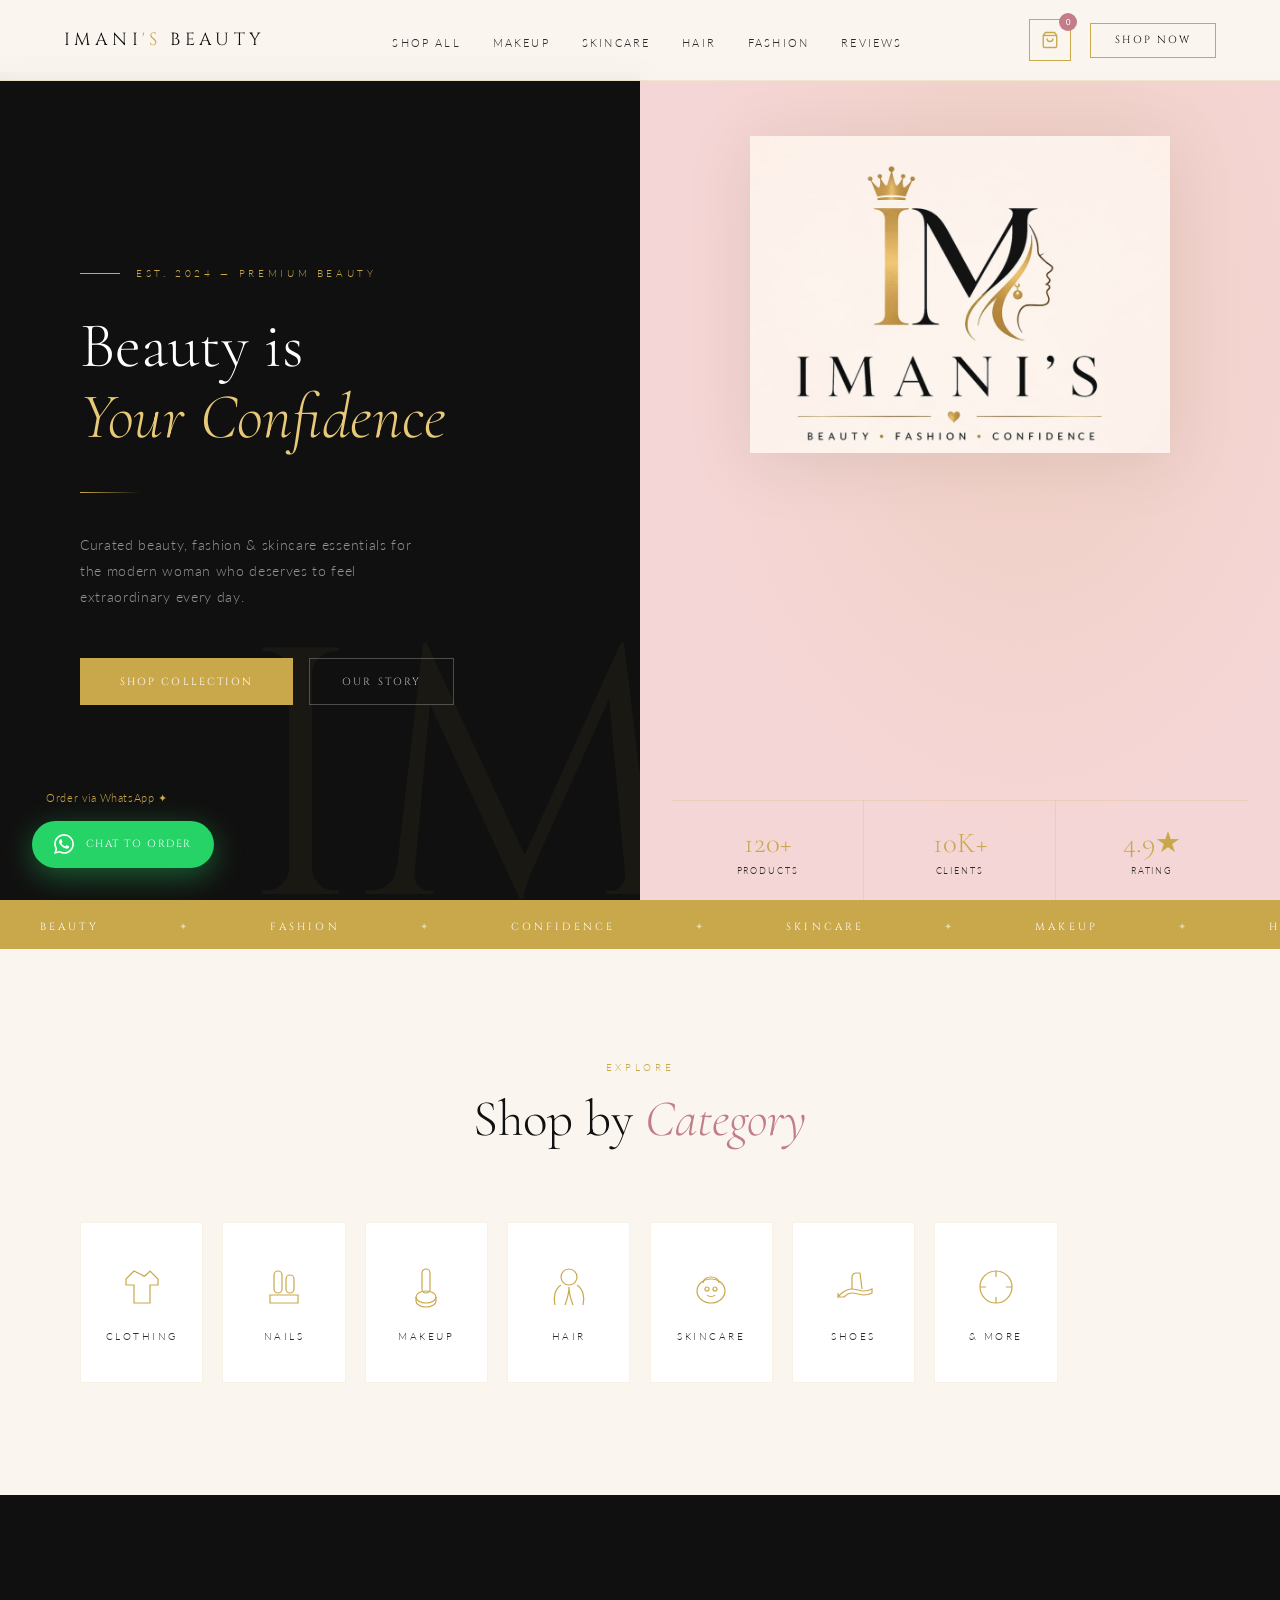
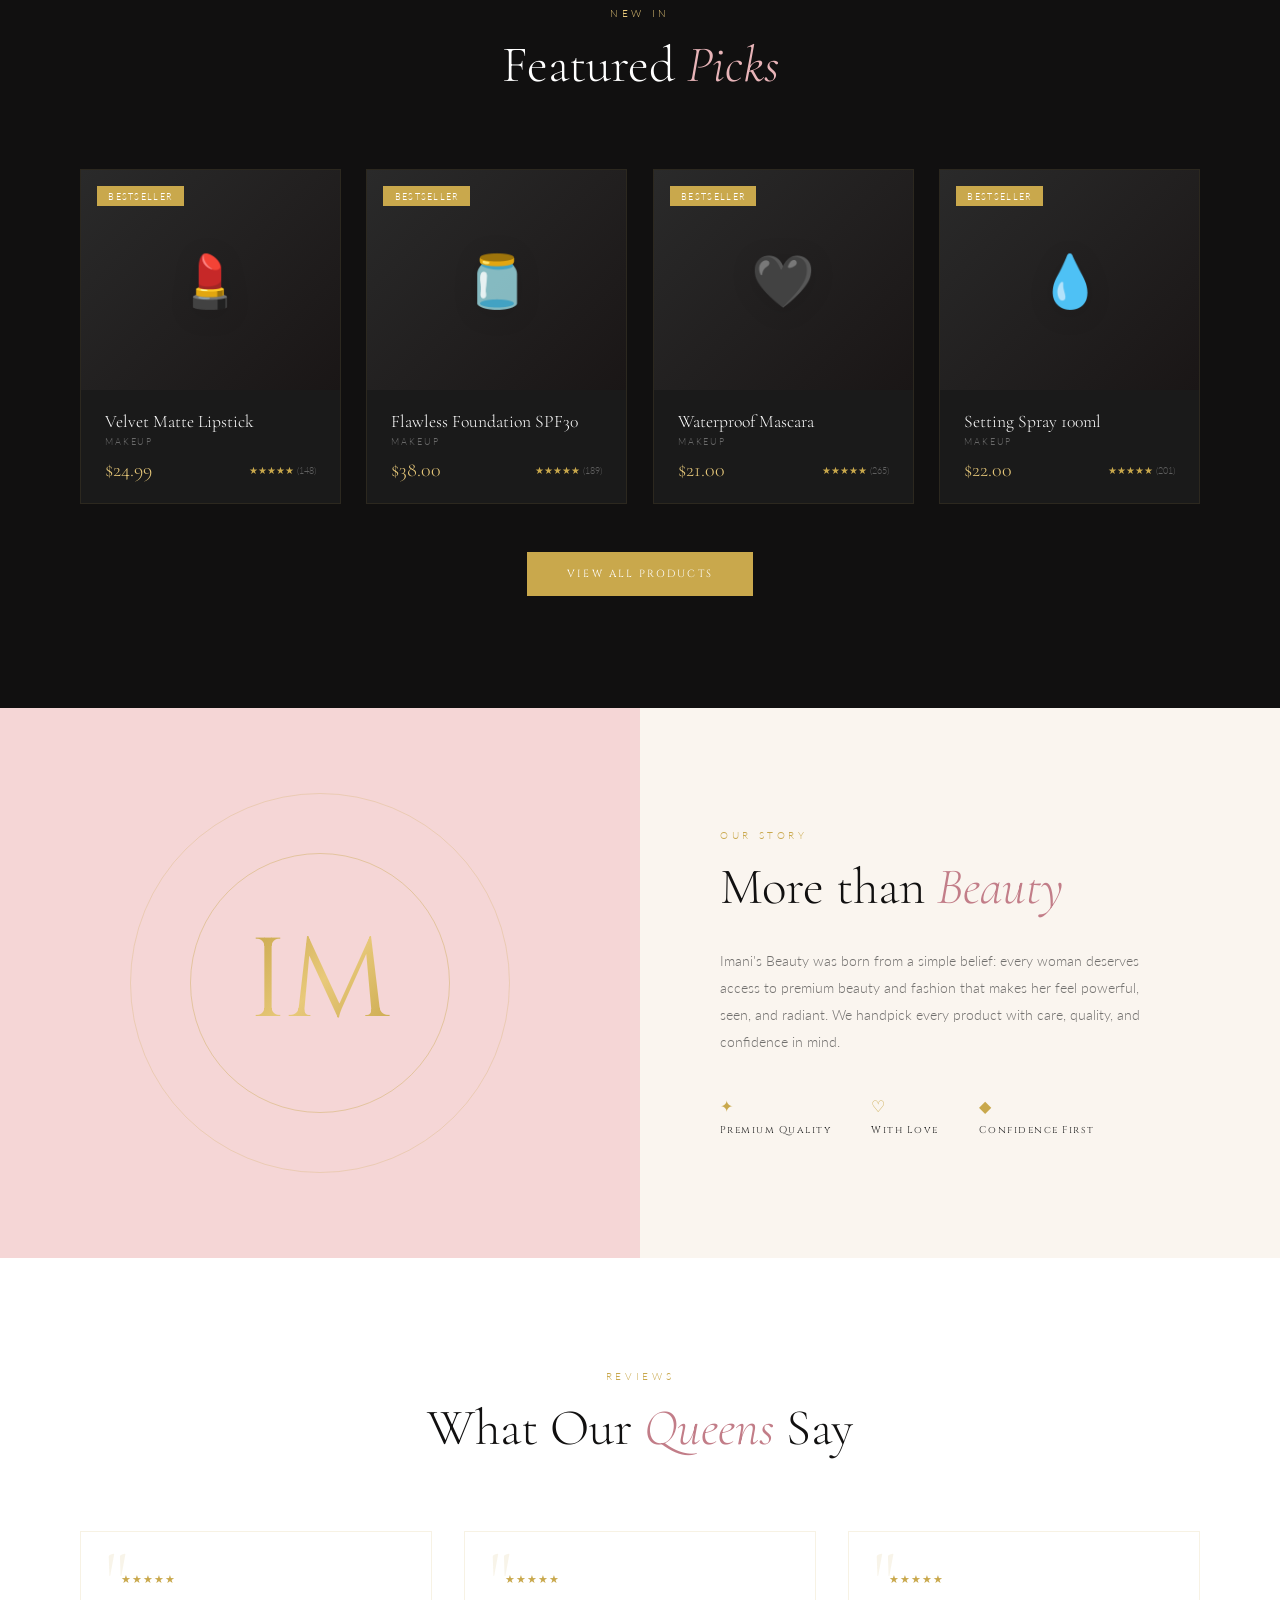
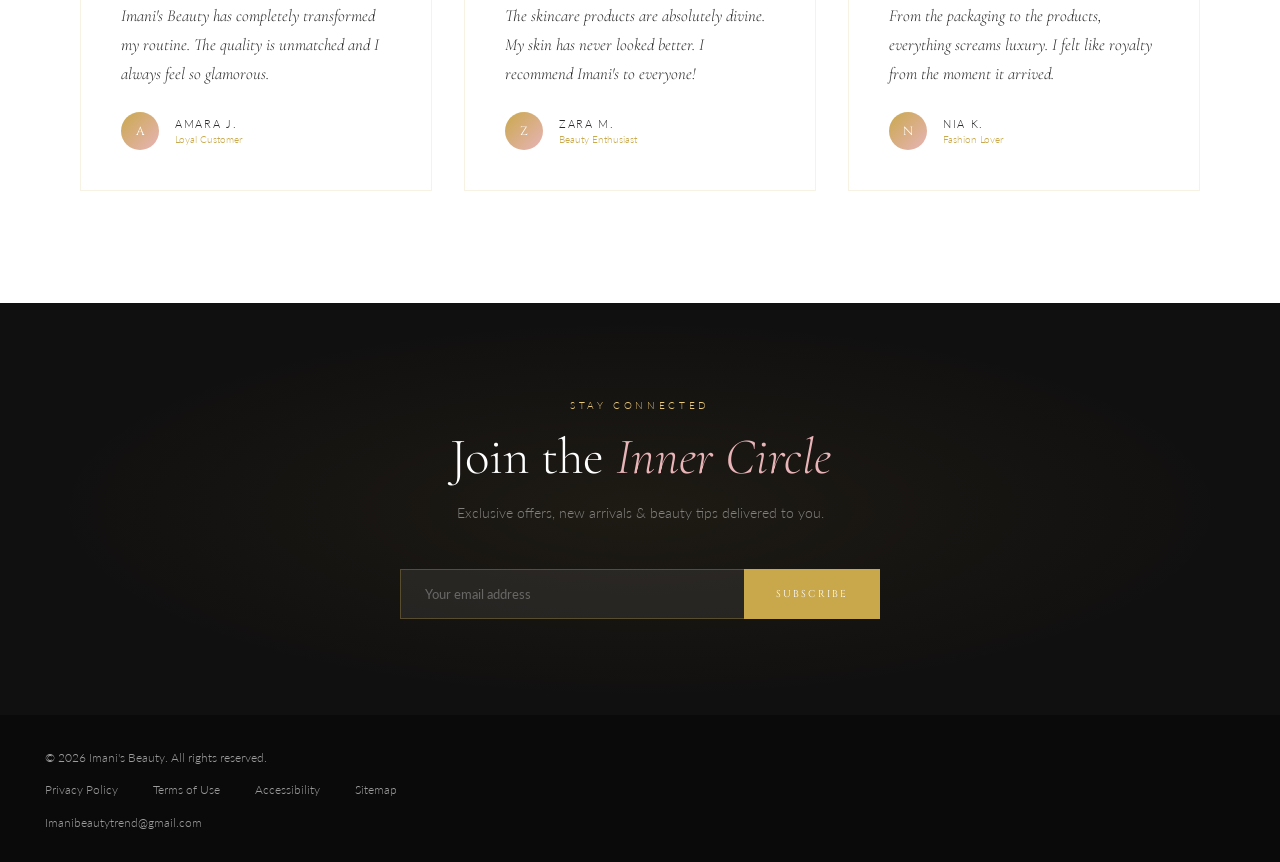
==== commit cb00cd24: "new commit on style and html" ====
--- a/index.html
+++ b/index.html
@@ -188,13 +188,16 @@
   </section>
 
   <footer>
-    <div class="ft">
-      <div class="fb"><span class="nav-logo" onclick="goPage('home')">IMANI<span style="color:var(--gold)">'S</span> BEAUTY</span><p class="ftag">Beauty • Fashion • Confidence — everything a queen needs.</p><div class="soc"><div class="sl">f</div><a class="sl" href="https://www.instagram.com/imanibeautyt?utm_source=qr" target="_blank" rel="noopener" aria-label="Instagram" style="text-decoration:none">ig</a><div class="sl">tw</div><div class="sl">yt</div></div></div>
-      <div class="fc-col"><h4>Shop</h4><ul class="fl2"><li><a onclick="catGo('Makeup')">Makeup</a></li><li><a onclick="catGo('Skincare')">Skincare</a></li><li><a onclick="catGo('Hair')">Hair Care</a></li><li><a onclick="catGo('Nails')">Nails</a></li><li><a onclick="catGo('Clothing')">Clothing</a></li><li><a onclick="catGo('Shoes')">Shoes</a></li></ul></div>
-      <div class="fc-col"><h4>Company</h4><ul class="fl2"><li><a>About Us</a></li><li><a>Our Story</a></li><li><a>Careers</a></li><li><a>Press</a></li></ul></div>
-      <div class="fc-col"><h4>Support</h4><ul class="fl2"><li><a>FAQ</a></li><li><a>Shipping</a></li><li><a>Returns</a></li><li><a>Contact Us</a></li><li><a>Privacy Policy</a></li></ul></div>
-    </div>
-    <div class="fb2"><p class="fcopy">© 2025 <span>Imani's Beauty</span>. All rights reserved.</p><p class="fcopy">Made with ♡ for every queen</p></div>
+    <div class="footer-minimal">
+      <p class="fcopy">© 2026 Imani's Beauty. All rights reserved.</p>
+      <div class="footer-links">
+        <a class="footer-link">Privacy Policy</a>
+        <a class="footer-link">Terms of Use</a>
+        <a class="footer-link">Accessibility</a>
+        <a class="footer-link">Sitemap</a>
+      </div>
+      <p class="fcopy"><a href="mailto:Imanibeautytrend@gmail.com" class="footer-email">Imanibeautytrend@gmail.com</a></p>
+    </div>
   </footer>
 </div>
 
--- a/style.css
+++ b/style.css
@@ -253,19 +253,14 @@
 .nl-btn:hover{background:var(--gold-light);}
 
 /* FOOTER */
-footer{background:#0a0a0a;padding:5rem 5rem 2rem;}
-.ft{display:grid;grid-template-columns:2fr 1fr 1fr 1fr;gap:4rem;padding-bottom:4rem;border-bottom:1px solid rgba(255,255,255,0.07);}
-.fb .nav-logo{display:block;margin-bottom:1rem;}
-.ftag{font-size:0.75rem;color:rgba(255,255,255,0.35);line-height:1.8;max-width:240px;margin-bottom:1.5rem;}
-.soc{display:flex;gap:0.8rem;}
-.sl{width:34px;height:34px;border:1px solid rgba(201,168,76,0.3);display:flex;align-items:center;justify-content:center;color:var(--gold);font-size:0.7rem;transition:all 0.3s;cursor:pointer;}
-.sl:hover{background:var(--gold);color:#fff;border-color:var(--gold);}
-.fc-col h4{font-family:'Cinzel',serif;font-size:0.65rem;letter-spacing:0.25em;color:rgba(255,255,255,0.7);text-transform:uppercase;margin-bottom:1.5rem;}
-.fl2{list-style:none;display:flex;flex-direction:column;gap:0.8rem;}
-.fl2 a{font-size:0.75rem;color:rgba(255,255,255,0.35);text-decoration:none;transition:color 0.3s;cursor:pointer;}
-.fl2 a:hover{color:var(--gold);}
-.fb2{display:flex;align-items:center;justify-content:space-between;padding-top:2rem;}
-.fcopy{font-size:0.68rem;color:rgba(255,255,255,0.2);}
+footer{background:#0a0a0a;}
+.footer-minimal{display:flex;flex-direction:column;align-items:flex-start;gap:1.1rem;padding:2.2rem 2.8rem 2rem;}
+.footer-links{display:flex;flex-wrap:wrap;gap:0.4rem 2.2rem;}
+.footer-link{font-size:0.78rem;color:rgba(255,255,255,0.6);text-decoration:none;cursor:pointer;transition:color 0.2s;}
+.footer-link:hover{color:#fff;}
+.footer-email{font-size:0.78rem;color:rgba(255,255,255,0.6);text-decoration:none;transition:color 0.2s;}
+.footer-email:hover{color:#fff;}
+.fcopy{font-size:0.78rem;color:rgba(255,255,255,0.6);margin:0;}
 .fcopy span{color:var(--gold);}
 
 /* TOAST */
@@ -557,12 +552,9 @@
   /* FOOTER */
   footer{padding:3rem 1.2rem 1.5rem;}
   .ft{grid-template-columns:1fr;gap:2rem;padding-bottom:2rem;}
-  .fb .nav-logo{font-size:0.95rem;}
-  .ftag{font-size:0.7rem;max-width:100%;}
-  .fc-col h4{font-size:0.6rem;margin-bottom:1rem;}
-  .fl2 a{font-size:0.7rem;}
-  .fb2{flex-direction:column;align-items:flex-start;gap:0.5rem;padding-top:1.5rem;}
-  .fcopy{font-size:0.62rem;}
+  .footer-minimal{padding:1.8rem 1.2rem 1.5rem;}
+  .footer-links{gap:0.4rem 1.4rem;}
+  .footer-link,.footer-email,.fcopy{font-size:0.72rem;}
 
   /* WHATSAPP FLOAT */
   .wa-float{bottom:1.2rem;left:1rem;gap:0.4rem;}
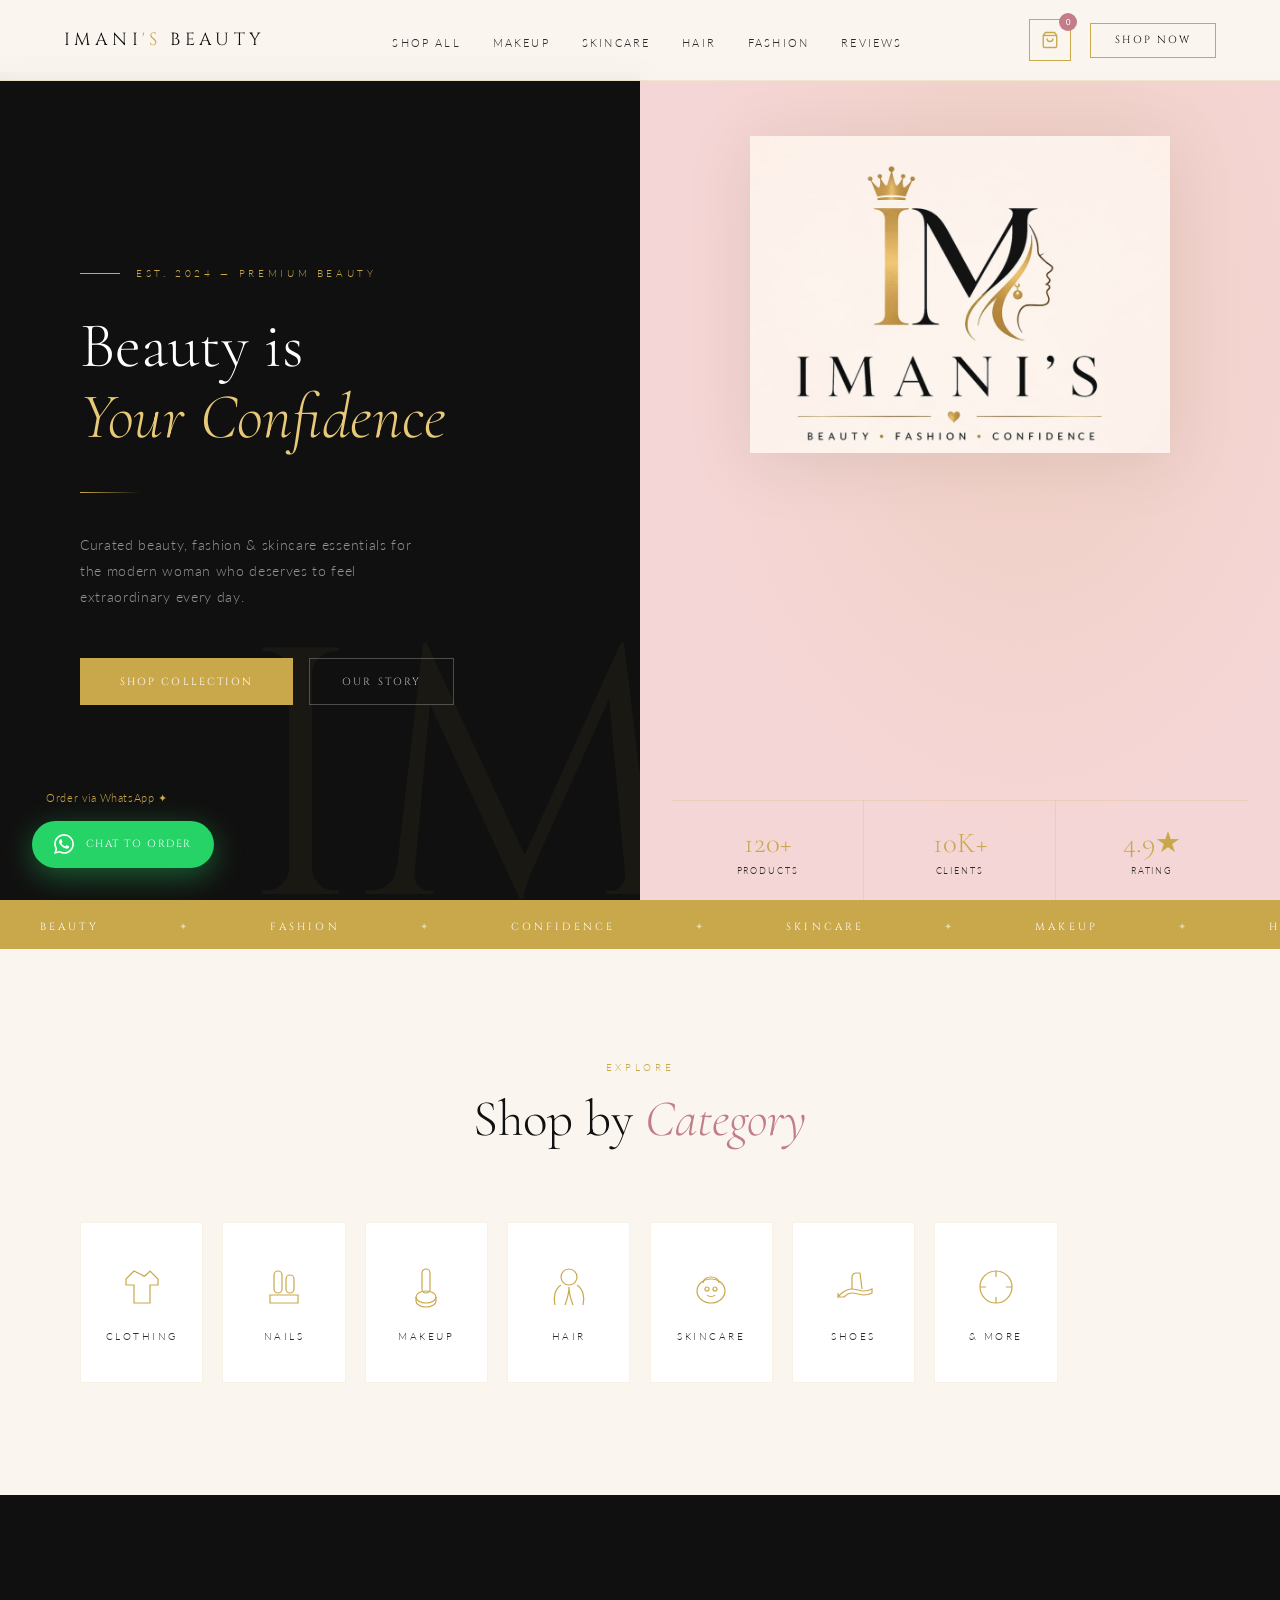
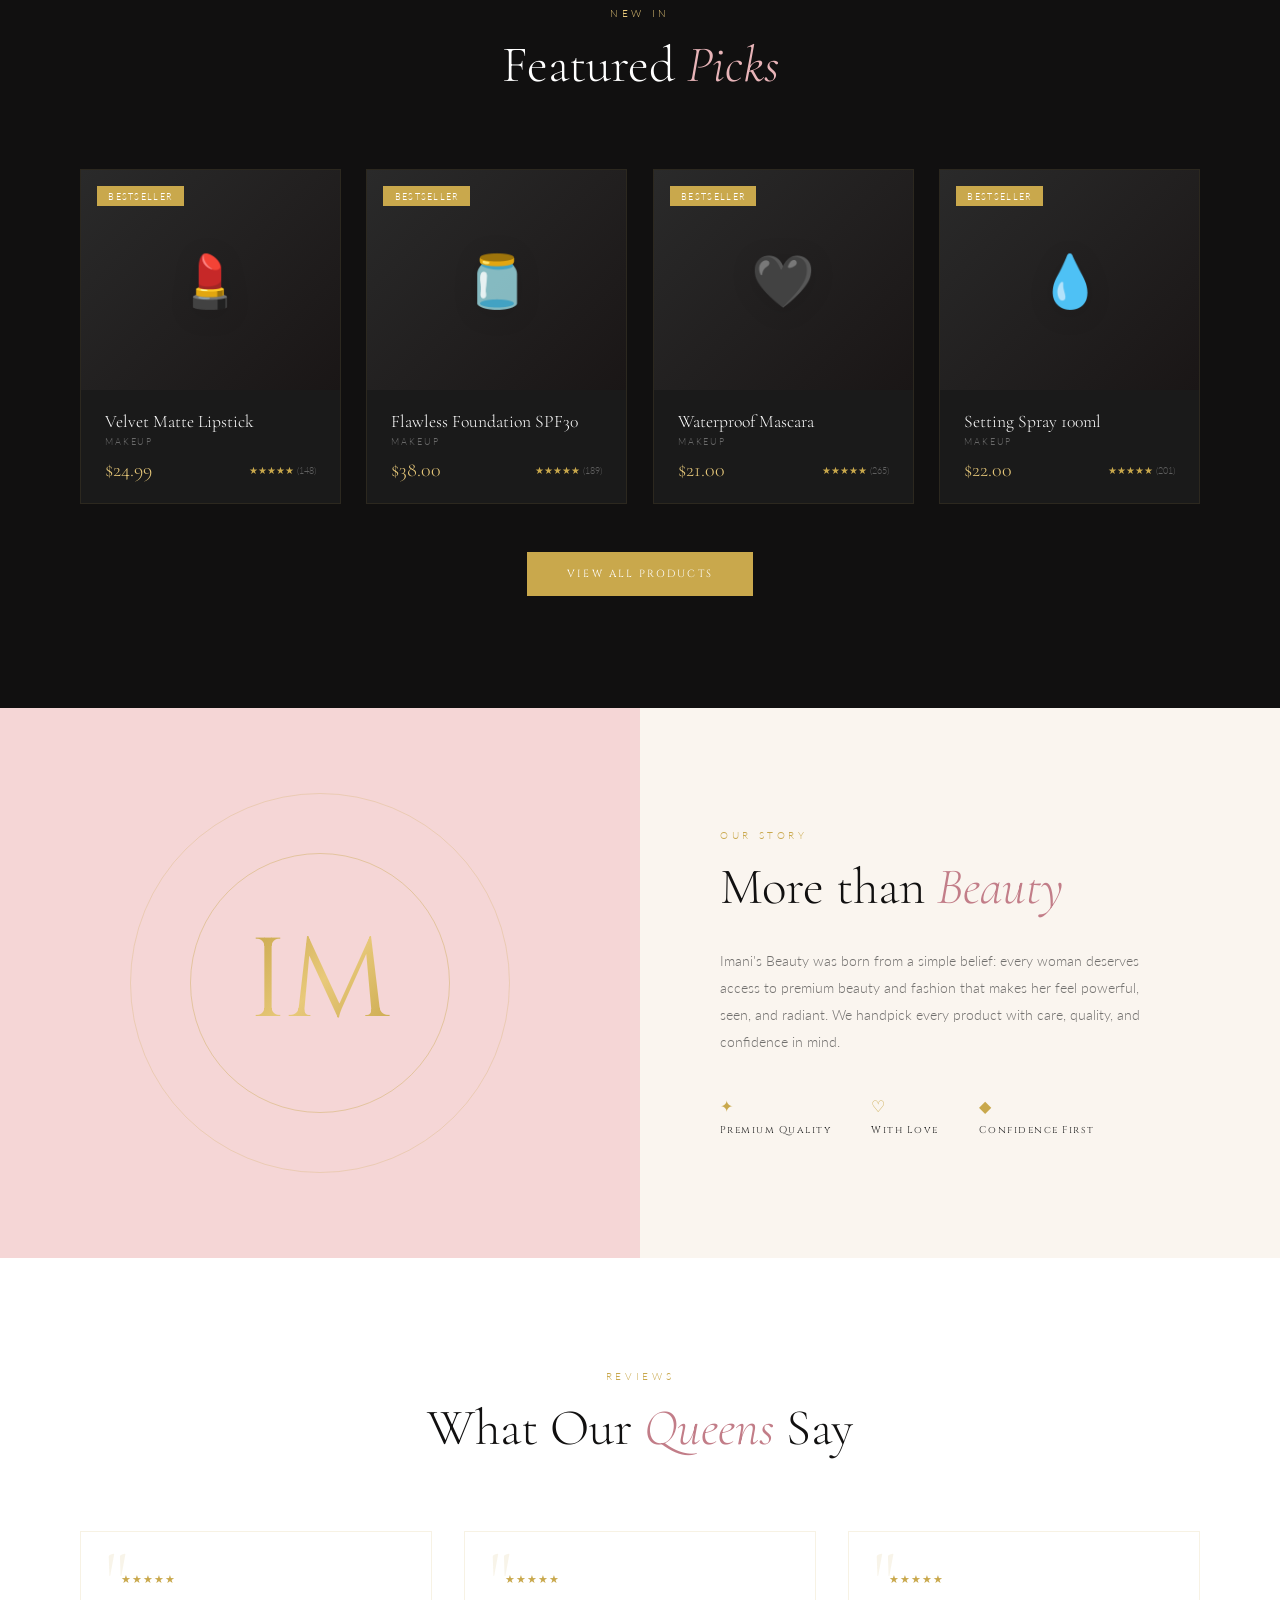
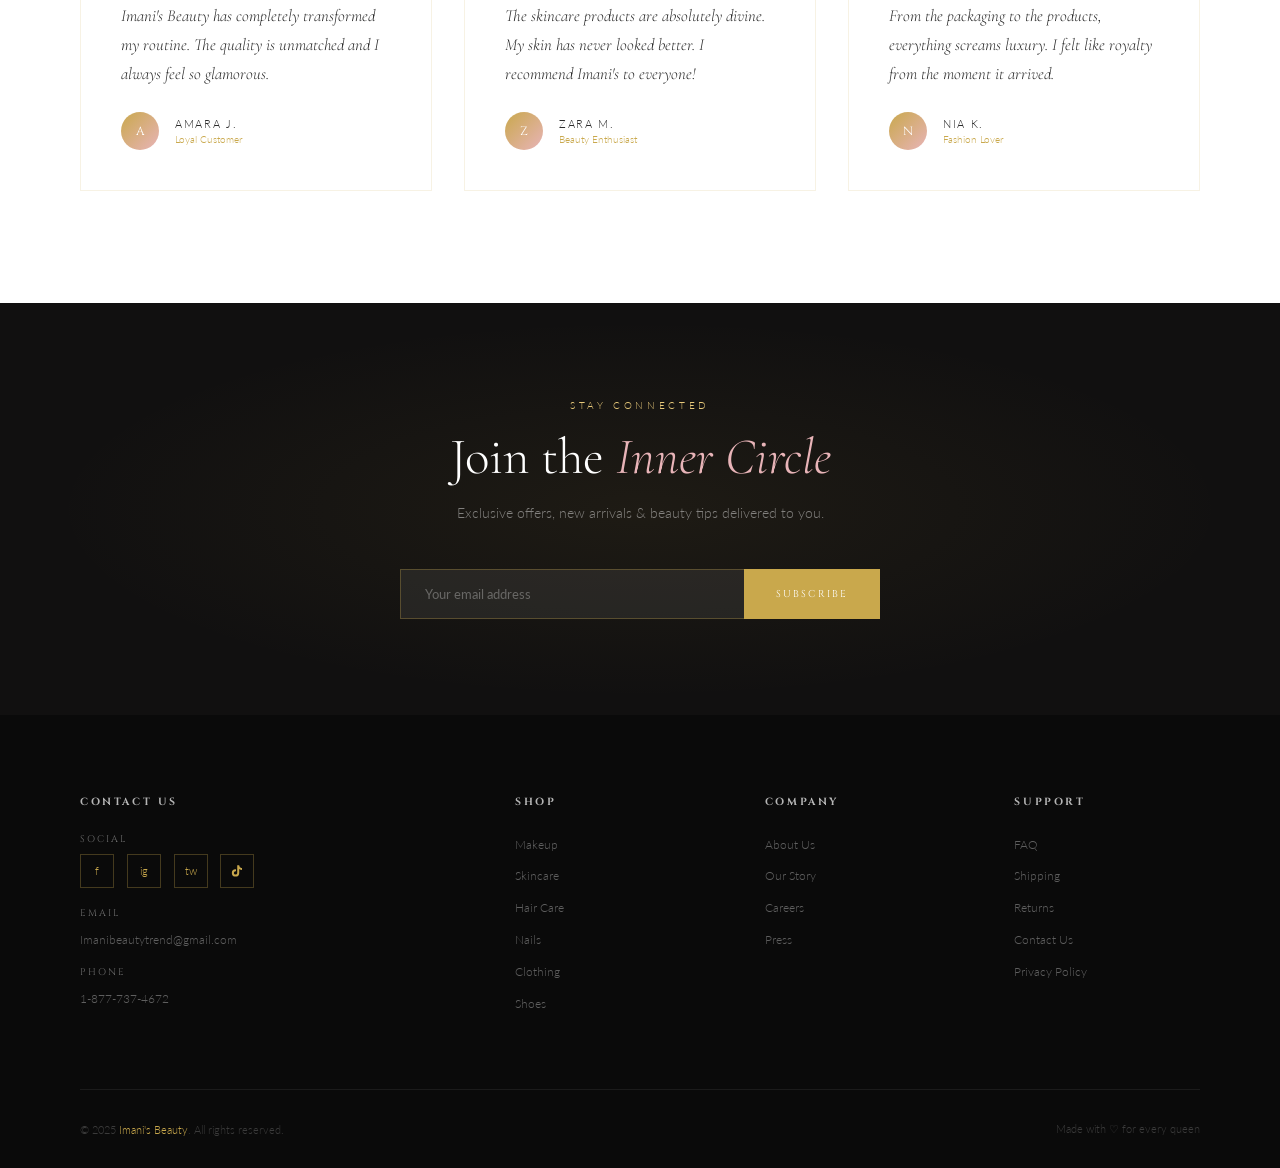
==== commit 96b126c4: "update changes" ====
--- a/index.html
+++ b/index.html
@@ -188,16 +188,34 @@
   </section>
 
   <footer>
-    <div class="footer-minimal">
-      <p class="fcopy">© 2026 Imani's Beauty. All rights reserved.</p>
-      <div class="footer-links">
-        <a class="footer-link">Privacy Policy</a>
-        <a class="footer-link">Terms of Use</a>
-        <a class="footer-link">Accessibility</a>
-        <a class="footer-link">Sitemap</a>
-      </div>
-      <p class="fcopy"><a href="mailto:Imanibeautytrend@gmail.com" class="footer-email">Imanibeautytrend@gmail.com</a></p>
-    </div>
+    <div class="ft">
+      <div class="fb">
+        <h4 class="ft-contact-title">Contact Us</h4>
+        <div class="ft-contact-group">
+          <span class="ft-contact-label">Social</span>
+          <div class="soc">
+            <a class="sl" href="https://www.facebook.com" target="_blank" rel="noopener" aria-label="Facebook" style="text-decoration:none">f</a>
+            <a class="sl" href="https://www.instagram.com/imanibeautyt?utm_source=qr" target="_blank" rel="noopener" aria-label="Instagram" style="text-decoration:none">ig</a>
+            <a class="sl" href="https://www.twitter.com" target="_blank" rel="noopener" aria-label="Twitter" style="text-decoration:none">tw</a>
+            <a class="sl" href="https://www.tiktok.com/@imanibeauty6?_r=1&_t=ZN-95tUQUQBG3K" target="_blank" rel="noopener" aria-label="TikTok" style="text-decoration:none">
+              <svg viewBox="0 0 24 24" style="width:14px;height:14px;fill:currentColor"><path d="M19.59 6.69a4.83 4.83 0 0 1-3.77-4.25V2h-3.45v13.67a2.89 2.89 0 0 1-2.88 2.5 2.89 2.89 0 0 1-2.89-2.89 2.89 2.89 0 0 1 2.89-2.89c.28 0 .54.04.79.1V9.01a6.33 6.33 0 0 0-.79-.05 6.34 6.34 0 0 0-6.34 6.34 6.34 6.34 0 0 0 6.34 6.34 6.34 6.34 0 0 0 6.33-6.34V8.69a8.18 8.18 0 0 0 4.78 1.52V6.76a4.85 4.85 0 0 1-1.01-.07z"/></svg>
+            </a>
+          </div>
+        </div>
+        <div class="ft-contact-group">
+          <span class="ft-contact-label">Email</span>
+          <a href="mailto:Imanibeautytrend@gmail.com" class="ft-contact-link">Imanibeautytrend@gmail.com</a>
+        </div>
+        <div class="ft-contact-group">
+          <span class="ft-contact-label">Phone</span>
+          <a href="tel:+18777374672" class="ft-contact-link">1-877-737-4672</a>
+        </div>
+      </div>
+      <div class="fc-col"><h4>Shop</h4><ul class="fl2"><li><a onclick="catGo('Makeup')">Makeup</a></li><li><a onclick="catGo('Skincare')">Skincare</a></li><li><a onclick="catGo('Hair')">Hair Care</a></li><li><a onclick="catGo('Nails')">Nails</a></li><li><a onclick="catGo('Clothing')">Clothing</a></li><li><a onclick="catGo('Shoes')">Shoes</a></li></ul></div>
+      <div class="fc-col"><h4>Company</h4><ul class="fl2"><li><a>About Us</a></li><li><a>Our Story</a></li><li><a>Careers</a></li><li><a>Press</a></li></ul></div>
+      <div class="fc-col"><h4>Support</h4><ul class="fl2"><li><a>FAQ</a></li><li><a>Shipping</a></li><li><a>Returns</a></li><li><a>Contact Us</a></li><li><a>Privacy Policy</a></li></ul></div>
+    </div>
+    <div class="fb2"><p class="fcopy">© 2025 <span>Imani's Beauty</span>. All rights reserved.</p><p class="fcopy">Made with ♡ for every queen</p></div>
   </footer>
 </div>
 
--- a/style.css
+++ b/style.css
@@ -253,14 +253,19 @@
 .nl-btn:hover{background:var(--gold-light);}
 
 /* FOOTER */
-footer{background:#0a0a0a;}
-.footer-minimal{display:flex;flex-direction:column;align-items:flex-start;gap:1.1rem;padding:2.2rem 2.8rem 2rem;}
-.footer-links{display:flex;flex-wrap:wrap;gap:0.4rem 2.2rem;}
-.footer-link{font-size:0.78rem;color:rgba(255,255,255,0.6);text-decoration:none;cursor:pointer;transition:color 0.2s;}
-.footer-link:hover{color:#fff;}
-.footer-email{font-size:0.78rem;color:rgba(255,255,255,0.6);text-decoration:none;transition:color 0.2s;}
-.footer-email:hover{color:#fff;}
-.fcopy{font-size:0.78rem;color:rgba(255,255,255,0.6);margin:0;}
+footer{background:#0a0a0a;padding:5rem 5rem 2rem;}
+.ft{display:grid;grid-template-columns:2fr 1fr 1fr 1fr;gap:4rem;padding-bottom:4rem;border-bottom:1px solid rgba(255,255,255,0.07);}
+.fb .nav-logo{display:block;margin-bottom:1rem;}
+.ftag{font-size:0.75rem;color:rgba(255,255,255,0.35);line-height:1.8;max-width:240px;margin-bottom:1.5rem;}
+.soc{display:flex;gap:0.8rem;}
+.sl{width:34px;height:34px;border:1px solid rgba(201,168,76,0.3);display:flex;align-items:center;justify-content:center;color:var(--gold);font-size:0.7rem;transition:all 0.3s;cursor:pointer;}
+.sl:hover{background:var(--gold);color:#fff;border-color:var(--gold);}
+.fc-col h4{font-family:'Cinzel',serif;font-size:0.65rem;letter-spacing:0.25em;color:rgba(255,255,255,0.7);text-transform:uppercase;margin-bottom:1.5rem;}
+.fl2{list-style:none;display:flex;flex-direction:column;gap:0.8rem;}
+.fl2 a{font-size:0.75rem;color:rgba(255,255,255,0.35);text-decoration:none;transition:color 0.3s;cursor:pointer;}
+.fl2 a:hover{color:var(--gold);}
+.fb2{display:flex;align-items:center;justify-content:space-between;padding-top:2rem;}
+.fcopy{font-size:0.68rem;color:rgba(255,255,255,0.2);}
 .fcopy span{color:var(--gold);}
 
 /* TOAST */
@@ -552,9 +557,12 @@
   /* FOOTER */
   footer{padding:3rem 1.2rem 1.5rem;}
   .ft{grid-template-columns:1fr;gap:2rem;padding-bottom:2rem;}
-  .footer-minimal{padding:1.8rem 1.2rem 1.5rem;}
-  .footer-links{gap:0.4rem 1.4rem;}
-  .footer-link,.footer-email,.fcopy{font-size:0.72rem;}
+  .fb .nav-logo{font-size:0.95rem;}
+  .ftag{font-size:0.7rem;max-width:100%;}
+  .fc-col h4{font-size:0.6rem;margin-bottom:1rem;}
+  .fl2 a{font-size:0.7rem;}
+  .fb2{flex-direction:column;align-items:flex-start;gap:0.5rem;padding-top:1.5rem;}
+  .fcopy{font-size:0.62rem;}
 
   /* WHATSAPP FLOAT */
   .wa-float{bottom:1.2rem;left:1rem;gap:0.4rem;}
@@ -596,4 +604,10 @@
   .hero-left{padding:4.5rem 1.2rem 2.5rem;}
   .ci{grid-template-columns:70px 1fr auto;gap:0.8rem;}
   .ci-img{width:70px;height:70px;font-size:1.8rem;}
-}+}
+/* ── FOOTER CONTACT US COLUMN ── */
+.ft-contact-title{font-family:'Cinzel',serif;font-size:0.65rem;letter-spacing:0.25em;color:rgba(255,255,255,0.7);text-transform:uppercase;margin-bottom:1.5rem;}
+.ft-contact-group{margin-bottom:1.2rem;}
+.ft-contact-label{display:block;font-family:'Cinzel',serif;font-size:0.6rem;letter-spacing:0.2em;text-transform:uppercase;color:rgba(255,255,255,0.4);margin-bottom:0.5rem;}
+.ft-contact-link{font-size:0.75rem;color:rgba(255,255,255,0.35);text-decoration:none;transition:color 0.3s;}
+.ft-contact-link:hover{color:var(--gold);}
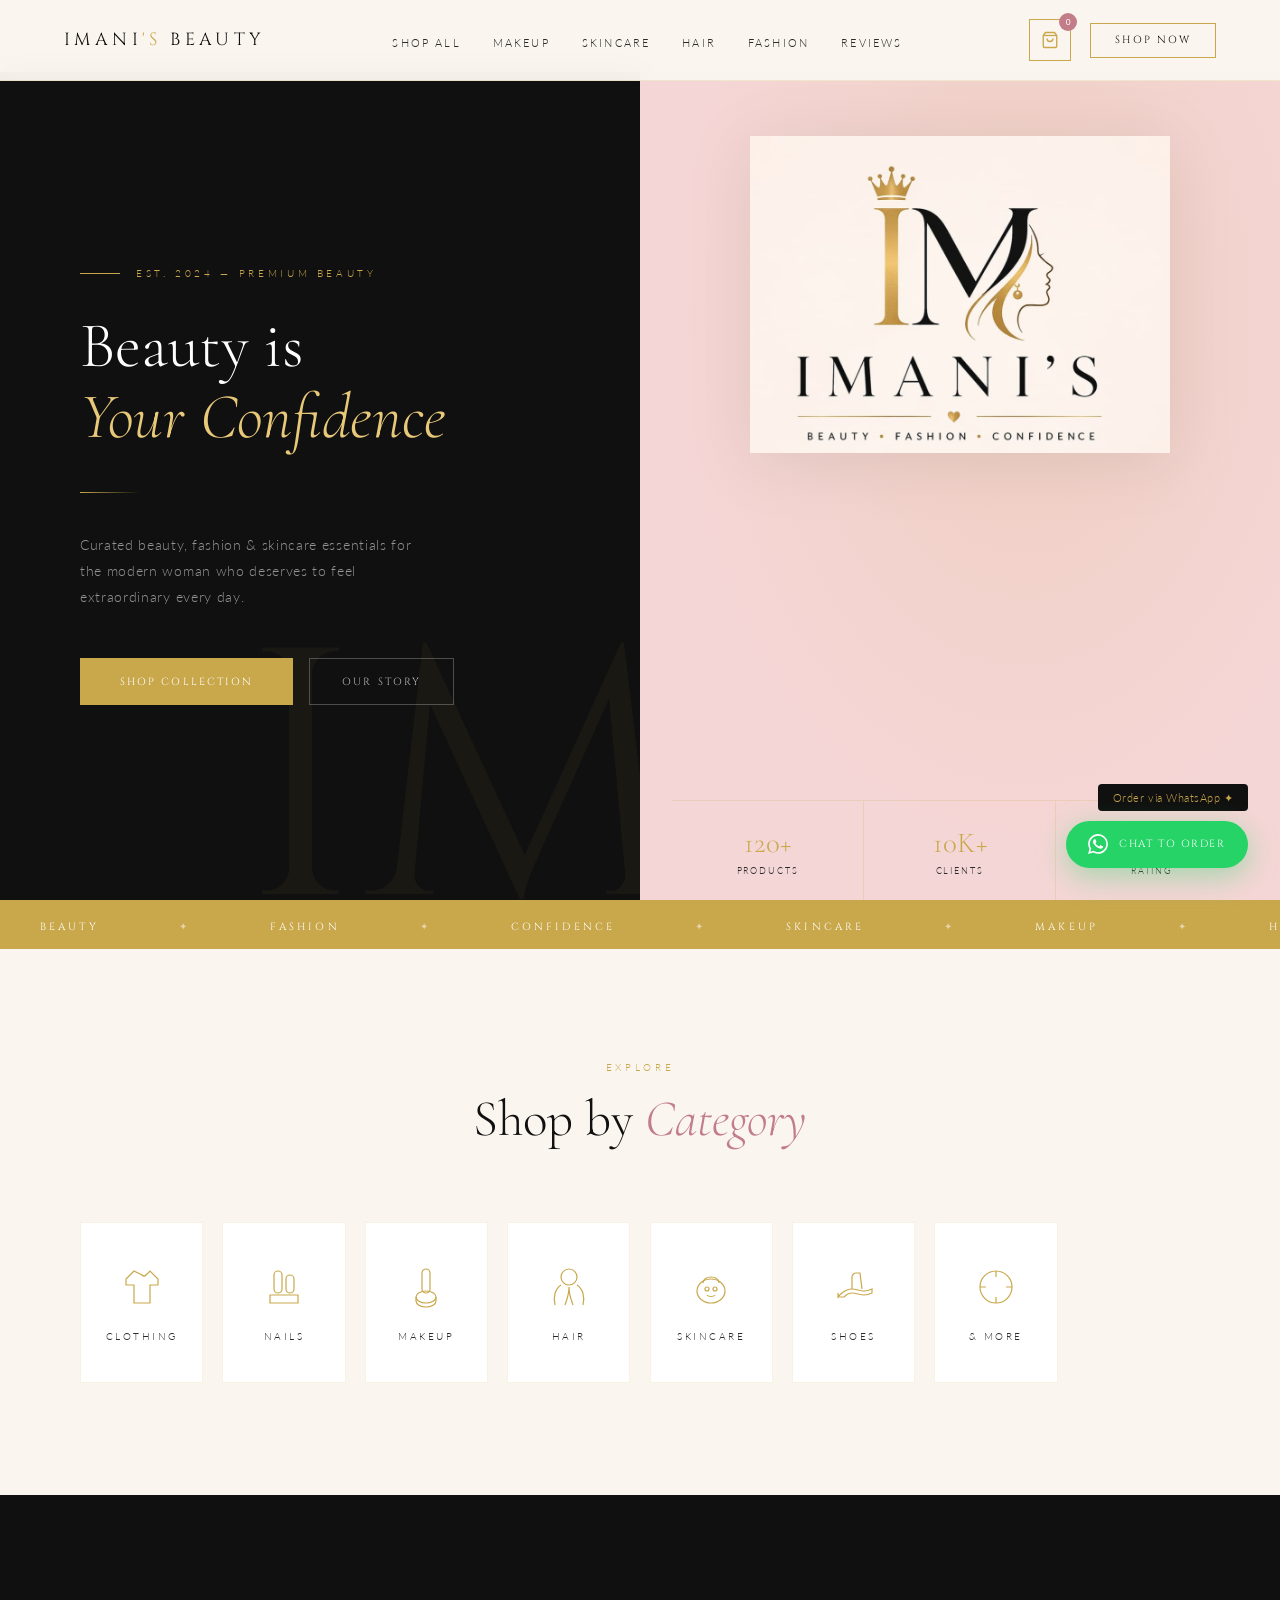
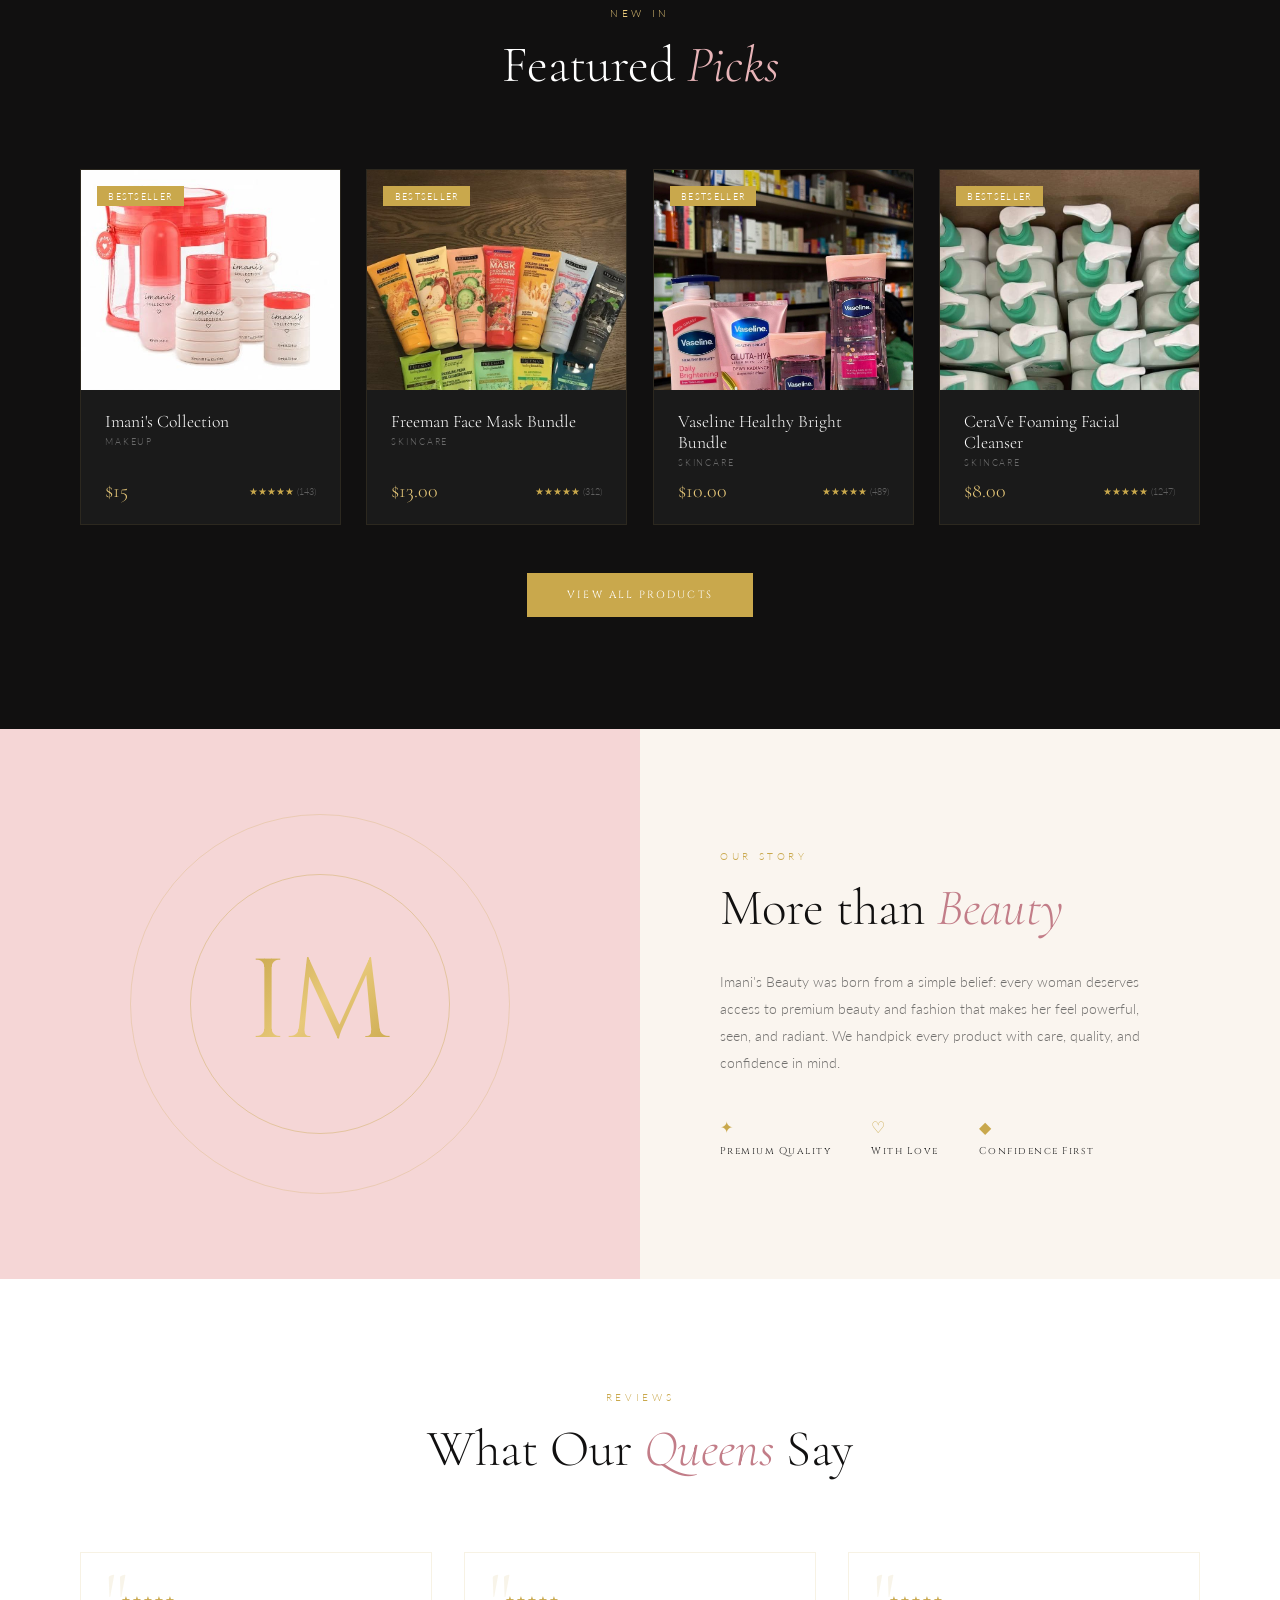
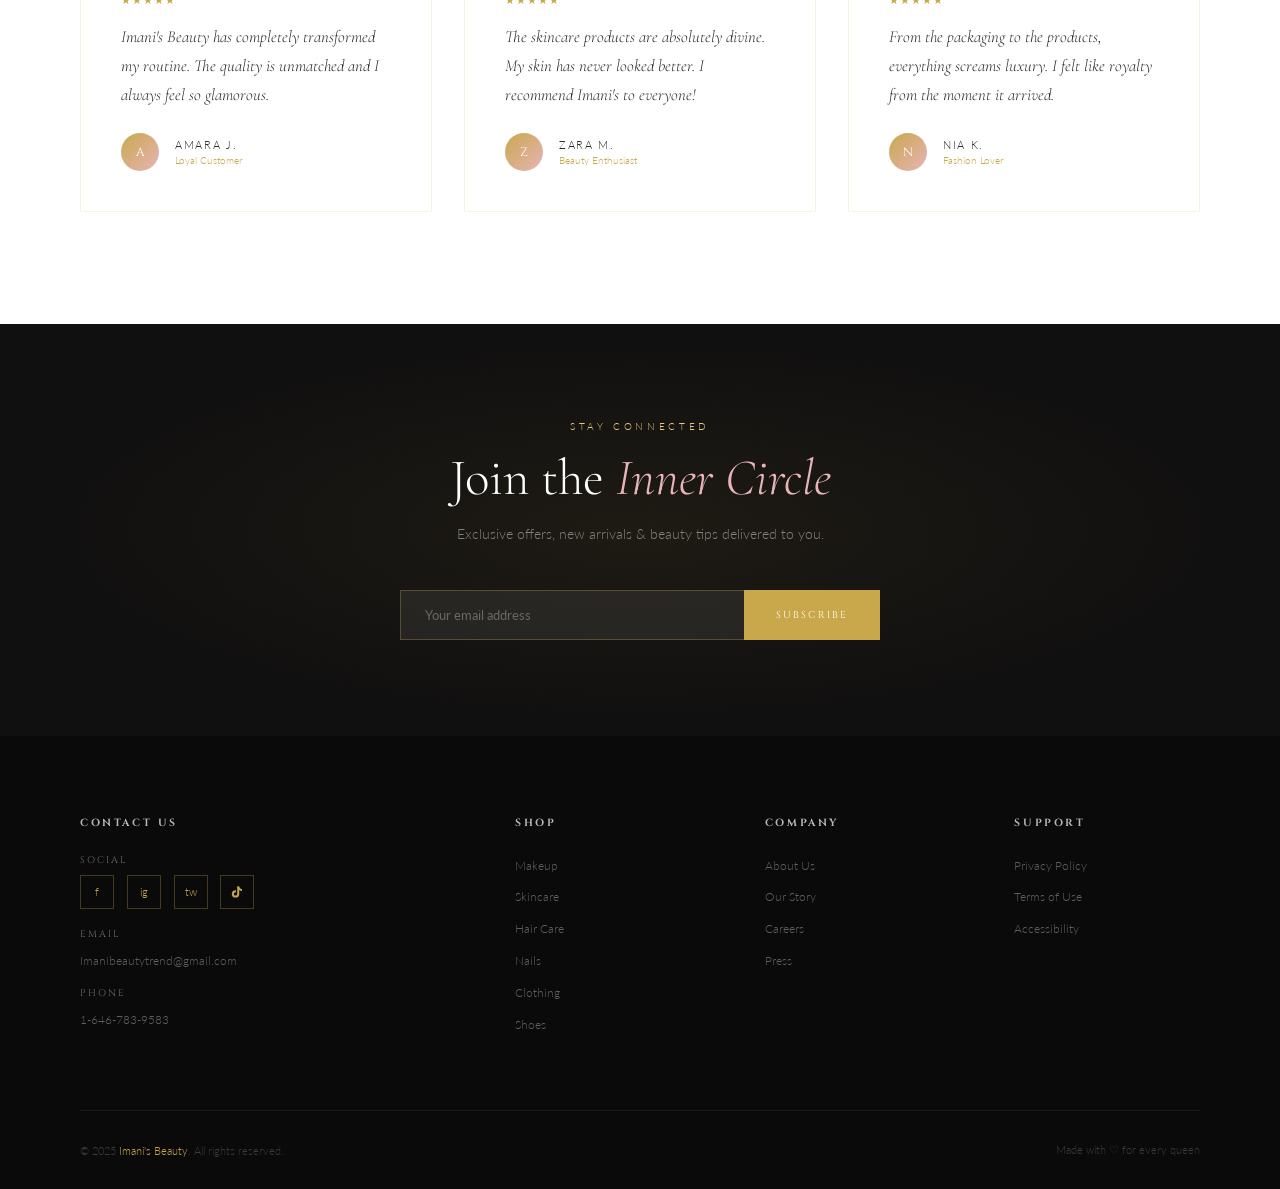
==== commit 854cff51: "update recent files" ====
--- a/index.html
+++ b/index.html
@@ -208,12 +208,12 @@
         </div>
         <div class="ft-contact-group">
           <span class="ft-contact-label">Phone</span>
-          <a href="tel:+18777374672" class="ft-contact-link">1-877-737-4672</a>
+          <a href="tel:+18777374672" class="ft-contact-link">1-646-783-9583</a>
         </div>
       </div>
       <div class="fc-col"><h4>Shop</h4><ul class="fl2"><li><a onclick="catGo('Makeup')">Makeup</a></li><li><a onclick="catGo('Skincare')">Skincare</a></li><li><a onclick="catGo('Hair')">Hair Care</a></li><li><a onclick="catGo('Nails')">Nails</a></li><li><a onclick="catGo('Clothing')">Clothing</a></li><li><a onclick="catGo('Shoes')">Shoes</a></li></ul></div>
       <div class="fc-col"><h4>Company</h4><ul class="fl2"><li><a>About Us</a></li><li><a>Our Story</a></li><li><a>Careers</a></li><li><a>Press</a></li></ul></div>
-      <div class="fc-col"><h4>Support</h4><ul class="fl2"><li><a>FAQ</a></li><li><a>Shipping</a></li><li><a>Returns</a></li><li><a>Contact Us</a></li><li><a>Privacy Policy</a></li></ul></div>
+      <div class="fc-col"><h4>Support</h4><ul class="fl2"><li><a onclick="goPage('privacy')">Privacy Policy</a></li><li><a onclick="goPage('terms')">Terms of Use</a></li><li><a onclick="goPage('accessibility')">Accessibility</a></li></ul></div>
     </div>
     <div class="fb2"><p class="fcopy">© 2025 <span>Imani's Beauty</span>. All rights reserved.</p><p class="fcopy">Made with ♡ for every queen</p></div>
   </footer>
@@ -289,5 +289,61 @@
 </div>
 
 <script src="script.js"></script>
+
+<!-- ════════ PRIVACY POLICY ════════ -->
+<div id="pg-privacy" class="page">
+  <div class="legal-wrap">
+    <div class="legal-back"><a onclick="goPage('home')">← Back to Home</a></div>
+    <span class="eyebrow">Legal</span>
+    <h1 class="legal-title">Privacy Policy</h1>
+    <p class="legal-updated">Last updated: January 1, 2026</p>
+    <div class="legal-section"><h2>1. Introduction</h2><p>Welcome to Imani's Beauty ("we," "our," or "us"). We are committed to protecting your personal information and your right to privacy. This Privacy Policy explains how we collect, use, disclose, and safeguard your information when you visit our website and make purchases from us.</p></div>
+    <div class="legal-section"><h2>2. Information We Collect</h2><p>We may collect the following types of personal information:</p><ul><li><strong>Contact Information:</strong> Name, email address, phone number, and shipping/billing address when you place an order.</li><li><strong>Order Information:</strong> Products purchased, purchase history, and payment details (processed securely via third-party providers — we do not store full card numbers).</li><li><strong>Communication Data:</strong> Messages sent to us via WhatsApp, email, or contact forms.</li><li><strong>Usage Data:</strong> Browser type, pages visited, and time spent on site, collected via cookies and analytics tools.</li></ul></div>
+    <div class="legal-section"><h2>3. How We Use Your Information</h2><p>We use the information we collect to:</p><ul><li>Process and fulfil your orders and send order confirmations</li><li>Communicate with you about your purchases, returns, and enquiries</li><li>Send promotional emails and newsletters (only if you have opted in)</li><li>Improve our website, products, and customer experience</li><li>Comply with legal obligations and prevent fraudulent transactions</li></ul></div>
+    <div class="legal-section"><h2>4. Sharing Your Information</h2><p>We do not sell, trade, or rent your personal information to third parties. We may share your data with trusted service providers — such as shipping carriers, payment processors, and email platforms — strictly for operating our business. All third parties are required to keep your information confidential.</p></div>
+    <div class="legal-section"><h2>5. Cookies</h2><p>Our website uses cookies to enhance your browsing experience, analyse site traffic, and remember your preferences. You may disable cookies through your browser settings; however, some features may not function properly as a result.</p></div>
+    <div class="legal-section"><h2>6. Data Security</h2><p>We implement appropriate technical and organisational measures to protect your personal information. However, no method of transmission over the internet is 100% secure, and we cannot guarantee absolute security.</p></div>
+    <div class="legal-section"><h2>7. Your Rights</h2><p>You have the right to access, correct, or delete the personal data we hold about you, and to opt out of marketing communications at any time. To exercise these rights, contact us at <a href="mailto:Imanibeautytrend@gmail.com" class="legal-link">Imanibeautytrend@gmail.com</a>.</p></div>
+    <div class="legal-section"><h2>8. Children's Privacy</h2><p>Our services are not directed to individuals under the age of 16. We do not knowingly collect personal information from children.</p></div>
+    <div class="legal-section"><h2>9. Changes to This Policy</h2><p>We may update this Privacy Policy from time to time. Changes will be posted on this page with a revised "Last updated" date.</p></div>
+    <div class="legal-section"><h2>10. Contact Us</h2><p>📧 <a href="mailto:Imanibeautytrend@gmail.com" class="legal-link">Imanibeautytrend@gmail.com</a></p></div>
+  </div>
+</div>
+
+<!-- ════════ TERMS OF USE ════════ -->
+<div id="pg-terms" class="page">
+  <div class="legal-wrap">
+    <div class="legal-back"><a onclick="goPage('home')">← Back to Home</a></div>
+    <span class="eyebrow">Legal</span>
+    <h1 class="legal-title">Terms of Use</h1>
+    <p class="legal-updated">Last updated: January 1, 2026</p>
+    <div class="legal-section"><h2>1. Acceptance of Terms</h2><p>By accessing and using the Imani's Beauty website, you accept and agree to be bound by these Terms of Use. We reserve the right to update these terms at any time, and continued use of the site constitutes your acceptance of any changes.</p></div>
+    <div class="legal-section"><h2>2. Use of the Website</h2><p>You agree to use this website only for lawful purposes and in a manner that does not infringe the rights of others. You must not use the site to transmit unauthorised promotional material, attempt to gain unauthorised access to our systems, or engage in any conduct that restricts others' use of the website.</p></div>
+    <div class="legal-section"><h2>3. Products and Pricing</h2><p>We reserve the right to modify or discontinue products at any time without notice. All prices are subject to change. We make every effort to display product colours and descriptions accurately, but cannot guarantee your device's display will be exact.</p></div>
+    <div class="legal-section"><h2>4. Orders and Payment</h2><p>By placing an order, you confirm that the information you provide is accurate and complete. We reserve the right to refuse or cancel any order at our discretion, including where pricing errors have occurred. Payment is required in full at the time of order placement.</p></div>
+    <div class="legal-section"><h2>5. Shipping and Delivery</h2><p>Estimated delivery times are provided as a guide only and are not guaranteed. Imani's Beauty is not responsible for delays caused by shipping carriers, customs, or circumstances beyond our control.</p></div>
+    <div class="legal-section"><h2>6. Returns and Refunds</h2><p>You may return unopened, unused items in their original packaging within 30 days of receipt. Sale items and opened personal care products are non-refundable for hygiene reasons. To initiate a return, contact us at <a href="mailto:Imanibeautytrend@gmail.com" class="legal-link">Imanibeautytrend@gmail.com</a>.</p></div>
+    <div class="legal-section"><h2>7. Intellectual Property</h2><p>All content on this website — including text, graphics, logos, and product descriptions — is the property of Imani's Beauty and protected by applicable intellectual property laws. You may not reproduce or use any content without our express written permission.</p></div>
+    <div class="legal-section"><h2>8. Limitation of Liability</h2><p>To the fullest extent permitted by law, Imani's Beauty shall not be liable for any indirect or consequential damages arising from your use of our website or products.</p></div>
+    <div class="legal-section"><h2>9. Contact Us</h2><p>📧 <a href="mailto:Imanibeautytrend@gmail.com" class="legal-link">Imanibeautytrend@gmail.com</a></p></div>
+  </div>
+</div>
+
+<!-- ════════ ACCESSIBILITY ════════ -->
+<div id="pg-accessibility" class="page">
+  <div class="legal-wrap">
+    <div class="legal-back"><a onclick="goPage('home')">← Back to Home</a></div>
+    <span class="eyebrow">Legal</span>
+    <h1 class="legal-title">Accessibility Statement</h1>
+    <p class="legal-updated">Last updated: January 1, 2026</p>
+    <div class="legal-section"><h2>Our Commitment</h2><p>Imani's Beauty is committed to ensuring our website is accessible to everyone, including people with disabilities. We believe beauty is for every queen — and that includes making sure everyone can browse and shop with ease.</p></div>
+    <div class="legal-section"><h2>Standards We Follow</h2><p>We aim to conform to the Web Content Accessibility Guidelines (WCAG) 2.1 at Level AA, covering a wide range of disabilities including visual, auditory, physical, cognitive, and neurological.</p></div>
+    <div class="legal-section"><h2>What We've Done</h2><ul><li><strong>Keyboard Navigation:</strong> All interactive elements are accessible via keyboard.</li><li><strong>Alt Text:</strong> Images include descriptive alternative text for screen readers.</li><li><strong>Colour Contrast:</strong> We maintain sufficient contrast ratios for readability.</li><li><strong>Readable Fonts:</strong> Clear, legible typefaces at appropriate sizes throughout.</li><li><strong>Responsive Design:</strong> Fully responsive across all devices and screen sizes.</li><li><strong>Descriptive Links:</strong> Links are written to be meaningful out of context.</li></ul></div>
+    <div class="legal-section"><h2>Assistive Technologies</h2><p>Our site is designed to be compatible with screen readers (NVDA, JAWS, VoiceOver), screen magnification software, speech recognition tools, and keyboard-only navigation.</p></div>
+    <div class="legal-section"><h2>Known Limitations</h2><p>While we strive for full accessibility, some areas may not yet meet all WCAG 2.1 AA criteria. We are actively working to identify and address these gaps.</p></div>
+    <div class="legal-section"><h2>Feedback & Contact</h2><p>If you experience any difficulty accessing any part of our site, please contact us — we aim to respond within 2 business days.<br>📧 <a href="mailto:Imanibeautytrend@gmail.com" class="legal-link">Imanibeautytrend@gmail.com</a></p></div>
+  </div>
+</div>
+
 </body>
 </html>
--- a/style.css
+++ b/style.css
@@ -75,13 +75,13 @@
 /* PRODUCT CARD */
 .pgrid{display:grid;grid-template-columns:repeat(3,1fr);gap:1.6rem;}
 .pgrid-4{grid-template-columns:repeat(4,1fr);}
-.pcard{background:#fff;cursor:pointer;transition:transform 0.3s,box-shadow 0.3s;position:relative;overflow:hidden;border:1px solid rgba(201,168,76,0.08);}
+.pcard{background:#fff;cursor:pointer;transition:transform 0.3s,box-shadow 0.3s;position:relative;overflow:hidden;border:1px solid rgba(201,168,76,0.08);display:flex;flex-direction:column;}
 .pcard:hover{transform:translateY(-5px);box-shadow:0 25px 60px rgba(0,0,0,0.1);}
 .pbadge{position:absolute;top:1rem;left:1rem;z-index:2;background:var(--gold);color:#fff;font-size:0.55rem;letter-spacing:0.15em;text-transform:uppercase;padding:0.3rem 0.7rem;}
 .pbadge.sale{background:var(--rose);}
 .pbadge.new{background:var(--black);}
 /* colour-coded category backgrounds */
-.pimg{height:220px;display:flex;align-items:center;justify-content:center;position:relative;overflow:hidden;}
+.pimg{height:220px;display:flex;align-items:center;justify-content:center;position:relative;overflow:hidden;flex-shrink:0;}
 .pimg.c-makeup{background:linear-gradient(135deg,#fce4ec,#f8bbd0);}
 .pimg.c-skincare{background:linear-gradient(135deg,#e8f5e9,#c8e6c9);}
 .pimg.c-hair{background:linear-gradient(135deg,#fff8e1,#ffecb3);}
@@ -95,10 +95,10 @@
 .oadd{font-family:'Cinzel',serif;font-size:0.62rem;letter-spacing:0.2em;text-transform:uppercase;color:#fff;border:1px solid rgba(255,255,255,0.7);padding:0.7rem 1.8rem;background:transparent;cursor:pointer;transition:all 0.2s;}
 .oadd:hover{background:#fff;color:var(--gold);}
 .oview{font-size:0.65rem;color:rgba(255,255,255,0.8);text-decoration:underline;cursor:pointer;background:none;border:none;font-family:'Lato',sans-serif;letter-spacing:0.05em;}
-.pinfo{padding:1.3rem 1.5rem;}
+.pinfo{padding:1.3rem 1.5rem;flex:1;display:flex;flex-direction:column;position:relative;}
 .pname{font-family:'Cormorant Garamond',serif;font-size:1.1rem;font-weight:300;color:var(--black);margin-bottom:0.25rem;}
 .pcat{font-size:0.58rem;letter-spacing:0.2em;text-transform:uppercase;color:rgba(42,42,42,0.4);margin-bottom:0.7rem;}
-.pfoot{display:flex;align-items:center;justify-content:space-between;}
+.pfoot{display:flex;align-items:center;justify-content:space-between;margin-top:auto;}
 .pprice{font-family:'Cormorant Garamond',serif;font-size:1.25rem;color:var(--gold);}
 .pstars{font-size:0.62rem;color:var(--gold);}
 
@@ -109,7 +109,7 @@
 .ci-img.c-perfume{background:linear-gradient(135deg,#fdf8f2,#f7e8d6);}
 
 /* Product image (photo-based) */
-.pimg-photo{width:78%;height:78%;object-fit:contain;filter:drop-shadow(0 6px 18px rgba(0,0,0,0.13));transition:transform 0.35s;}
+.pimg-photo{position:absolute;inset:0;width:100%;height:100%;object-fit:cover;object-position:center top;display:block;transition:transform 0.35s;}
 .pcard:hover .pimg-photo{transform:scale(1.07);}
 
 /* Perfume sub-info in card */
@@ -159,7 +159,7 @@
 .breadcrumb s{color:var(--gold);cursor:pointer;text-decoration:none;}
 .breadcrumb s:hover{text-decoration:underline;}
 .dgrid{display:grid;grid-template-columns:1fr 1fr;gap:6rem;align-items:start;}
-.dimg{height:500px;display:flex;align-items:center;justify-content:center;position:relative;font-size:8rem;}
+.dimg{height:500px;display:flex;align-items:center;justify-content:center;position:relative;font-size:8rem;overflow:hidden;}
 .dimg.c-makeup{background:linear-gradient(135deg,#fce4ec,#f8bbd0);}
 .dimg.c-skincare{background:linear-gradient(135deg,#e8f5e9,#c8e6c9);}
 .dimg.c-hair{background:linear-gradient(135deg,#fff8e1,#ffecb3);}
@@ -283,7 +283,7 @@
 .d1{transition-delay:.1s}.d2{transition-delay:.2s}.d3{transition-delay:.3s}.d4{transition-delay:.4s}
 
 /* WHATSAPP FLOAT BUTTON */
-.wa-float{position:fixed;bottom:2rem;left:2rem;z-index:400;display:flex;flex-direction:column;align-items:flex-start;gap:0.6rem;}
+.wa-float{position:fixed;bottom:2rem;right:2rem;left:auto;z-index:400;display:flex;flex-direction:column;align-items:flex-end;gap:0.6rem;}
 .wa-bubble{background:#25D366;color:#fff;border:none;border-radius:50px;padding:0.85rem 1.4rem;display:flex;align-items:center;gap:0.7rem;cursor:pointer;box-shadow:0 8px 30px rgba(37,211,102,0.4);font-family:'Cinzel',serif;font-size:0.65rem;letter-spacing:0.15em;text-transform:uppercase;transition:all 0.3s;text-decoration:none;}
 .wa-bubble:hover{background:#20b858;transform:translateY(-3px);box-shadow:0 12px 40px rgba(37,211,102,0.5);}
 .wa-bubble svg{width:20px;height:20px;fill:#fff;flex-shrink:0;}
@@ -321,7 +321,7 @@
 .wa-checkout-btn svg{width:16px;height:16px;fill:#fff;}
 
 /* WHATSAPP FLOAT BUTTON */
-.wa-float{position:fixed;bottom:2rem;left:2rem;z-index:400;display:flex;flex-direction:column;align-items:flex-start;gap:0.6rem;}
+.wa-float{position:fixed;bottom:2rem;right:2rem;left:auto;z-index:400;display:flex;flex-direction:column;align-items:flex-end;gap:0.6rem;}
 .wa-bubble{background:#25D366;color:#fff;border:none;border-radius:50px;padding:0.85rem 1.4rem;display:flex;align-items:center;gap:0.7rem;cursor:pointer;box-shadow:0 8px 30px rgba(37,211,102,0.4);font-family:'Cinzel',serif;font-size:0.65rem;letter-spacing:0.15em;text-transform:uppercase;transition:all 0.3s;}
 .wa-bubble:hover{background:#20b858;transform:translateY(-3px);box-shadow:0 12px 40px rgba(37,211,102,0.5);}
 .wa-bubble svg{width:20px;height:20px;fill:#fff;flex-shrink:0;}
@@ -360,13 +360,13 @@
 .mob-menu-btn.open span:nth-child(1){transform:translateY(8px) rotate(45deg);}
 .mob-menu-btn.open span:nth-child(2){opacity:0;}
 .mob-menu-btn.open span:nth-child(3){transform:translateY(-8px) rotate(-45deg);}
-.mob-menu{position:fixed;inset:0;background:var(--black);z-index:190;transform:translateX(100%);transition:transform 0.4s cubic-bezier(0.77,0,0.175,1);display:flex;flex-direction:column;padding-top:72px;}
+.mob-menu{position:fixed;inset:0;background:#111010;z-index:190;transform:translateX(100%);transition:transform 0.4s cubic-bezier(0.77,0,0.175,1);display:flex;flex-direction:column;padding-top:72px;}
 .mob-menu.open{transform:translateX(0);}
-.mob-menu-inner{padding:2.5rem 2rem;display:flex;flex-direction:column;height:100%;overflow-y:auto;}
-.mob-brand{font-family:'Cinzel',serif;font-size:1.1rem;letter-spacing:0.25em;color:#fff;margin-bottom:2.5rem;padding-bottom:1.5rem;border-bottom:1px solid rgba(201,168,76,0.2);}
+.mob-menu-inner{padding:2.5rem 2rem;display:flex;flex-direction:column;height:100%;overflow-y:auto;background:#111010;}
+.mob-brand{font-family:'Cinzel',serif;font-size:1.1rem;letter-spacing:0.25em;color:#E8C97A;margin-bottom:2.5rem;padding-bottom:1.5rem;border-bottom:1px solid rgba(201,168,76,0.3);}
 .mob-brand span{color:var(--gold);}
 .mob-nav{display:flex;flex-direction:column;gap:0;}
-.mob-nav a{font-family:'Cormorant Garamond',serif;font-size:1.8rem;font-weight:300;color:rgba(255,255,255,0.75);padding:0.9rem 0;border-bottom:1px solid rgba(255,255,255,0.06);cursor:pointer;transition:color 0.2s;display:flex;align-items:center;justify-content:space-between;}
+.mob-nav a{font-family:'Cormorant Garamond',serif;font-size:1.8rem;font-weight:300;color:#E8C97A;padding:0.9rem 0;border-bottom:1px solid rgba(201,168,76,0.25);cursor:pointer;transition:color 0.2s;display:flex;align-items:center;justify-content:space-between;}
 .mob-nav a::after{content:'→';font-size:1rem;color:var(--gold);opacity:0;transition:opacity 0.2s,transform 0.2s;transform:translateX(-5px);}
 .mob-nav a:hover{color:#fff;}
 .mob-nav a:hover::after{opacity:1;transform:translateX(0);}
@@ -444,11 +444,12 @@
   /* PRODUCT GRID */
   .pgrid{grid-template-columns:repeat(2,1fr);gap:0.9rem;}
   .pgrid-4{grid-template-columns:repeat(2,1fr);gap:0.9rem;}
-  .pimg{height:160px;}
+  .pimg{height:200px;}
   .pimg-emoji{font-size:2.4rem;}
-  .pinfo{padding:0.9rem 1rem;}
+  .pinfo{padding:0.75rem 0.8rem;}
   .pname{font-size:0.9rem;}
-  .pcat{font-size:0.5rem;margin-bottom:0.4rem;}
+  .pcat{font-size:0.5rem;margin-bottom:0.2rem;}
+  .pcard-notes{display:none;}
   .pprice{font-size:1rem;}
   .pstars{font-size:0.55rem;}
   .pbadge{font-size:0.45rem;padding:0.2rem 0.5rem;top:0.6rem;left:0.6rem;}
@@ -462,7 +463,7 @@
 .ci-img.c-perfume{background:linear-gradient(135deg,#fdf8f2,#f7e8d6);}
 
 /* Product image (photo-based) */
-.pimg-photo{width:78%;height:78%;object-fit:contain;filter:drop-shadow(0 6px 18px rgba(0,0,0,0.13));transition:transform 0.35s;}
+.pimg-photo{position:absolute;inset:0;width:100%;height:100%;object-fit:cover;object-position:center top;display:block;transition:transform 0.35s;}
 .pcard:hover .pimg-photo{transform:scale(1.07);}
 
 /* Perfume sub-info in card */
@@ -495,7 +496,7 @@
   .detail-wrap{padding:2rem 1.2rem;}
   .breadcrumb{font-size:0.58rem;gap:0.5rem;margin-bottom:1.5rem;}
   .dgrid{grid-template-columns:1fr;gap:1.5rem;}
-  .dimg{height:260px;font-size:5rem;}
+  .dimg{height:340px;font-size:5rem;overflow:hidden;}
   .dcat{font-size:0.55rem;margin-bottom:0.6rem;}
   .dname{font-size:clamp(1.6rem,5vw,2.2rem);margin-bottom:0.6rem;}
   .dstars{font-size:0.7rem;margin-bottom:1rem;}
@@ -565,7 +566,7 @@
   .fcopy{font-size:0.62rem;}
 
   /* WHATSAPP FLOAT */
-  .wa-float{bottom:1.2rem;left:1rem;gap:0.4rem;}
+  .wa-float{bottom:1.2rem;right:1rem;left:auto;gap:0.4rem;align-items:flex-end;}
   .wa-label{font-size:0.6rem;padding:0.3rem 0.7rem;}
   .wa-bubble{padding:0.75rem 1.1rem;font-size:0.6rem;letter-spacing:0.1em;gap:0.5rem;}
   .wa-bubble svg{width:18px;height:18px;}
@@ -598,7 +599,7 @@
 @media(max-width:400px){
   .cat-grid{grid-template-columns:repeat(3,1fr);gap:0.6rem;}
   .pgrid,.pgrid-4{grid-template-columns:repeat(2,1fr);gap:0.7rem;}
-  .pimg{height:140px;}
+  .pimg{height:180px;}
   .pimg-emoji{font-size:2rem;}
   .hero-btns{gap:0.6rem;}
   .hero-left{padding:4.5rem 1.2rem 2.5rem;}
@@ -610,4 +611,23 @@
 .ft-contact-group{margin-bottom:1.2rem;}
 .ft-contact-label{display:block;font-family:'Cinzel',serif;font-size:0.6rem;letter-spacing:0.2em;text-transform:uppercase;color:rgba(255,255,255,0.4);margin-bottom:0.5rem;}
 .ft-contact-link{font-size:0.75rem;color:rgba(255,255,255,0.35);text-decoration:none;transition:color 0.3s;}
-.ft-contact-link:hover{color:var(--gold);}+.ft-contact-link:hover{color:var(--gold);}
+/* ── LEGAL PAGES ── */
+.legal-wrap{max-width:780px;margin:0 auto;padding:3rem 2rem 6rem;}
+.legal-back a{font-size:0.75rem;color:var(--gold);letter-spacing:0.1em;cursor:pointer;text-decoration:none;display:inline-block;margin-bottom:2rem;transition:opacity 0.2s;}
+.legal-back a:hover{opacity:0.7;}
+.legal-title{font-family:'Cormorant Garamond',serif;font-size:clamp(2rem,5vw,3rem);font-weight:400;color:var(--charcoal);margin:0.5rem 0 0.3rem;}
+.legal-updated{font-size:0.72rem;color:rgba(42,42,42,0.4);letter-spacing:0.05em;margin-bottom:3rem;}
+.legal-section{margin-bottom:2.5rem;padding-bottom:2.5rem;border-bottom:1px solid rgba(201,168,76,0.12);}
+.legal-section:last-child{border-bottom:none;}
+.legal-section h2{font-family:'Cinzel',serif;font-size:0.75rem;letter-spacing:0.2em;text-transform:uppercase;color:var(--gold);margin-bottom:1rem;}
+.legal-section p{font-size:0.88rem;color:rgba(42,42,42,0.75);line-height:1.9;margin-bottom:0.8rem;}
+.legal-section ul{margin:0.5rem 0 0.8rem 1.5rem;display:flex;flex-direction:column;gap:0.5rem;}
+.legal-section ul li{font-size:0.88rem;color:rgba(42,42,42,0.75);line-height:1.7;}
+.legal-link{color:var(--gold);text-decoration:none;border-bottom:1px solid rgba(201,168,76,0.3);transition:border-color 0.2s;}
+.legal-link:hover{border-color:var(--gold);}
+@media(max-width:600px){.legal-wrap{padding:2rem 1.2rem 4rem;}.legal-title{font-size:1.8rem;}}
+.dimg img.dimg-photo{position:absolute;inset:0;width:100%;height:100%;object-fit:cover;object-position:center top;display:block;}
+
+.pg-disabled{opacity:0.35;cursor:not-allowed;pointer-events:none;}
+.pg-dots{pointer-events:none;opacity:0.4;cursor:default;}
